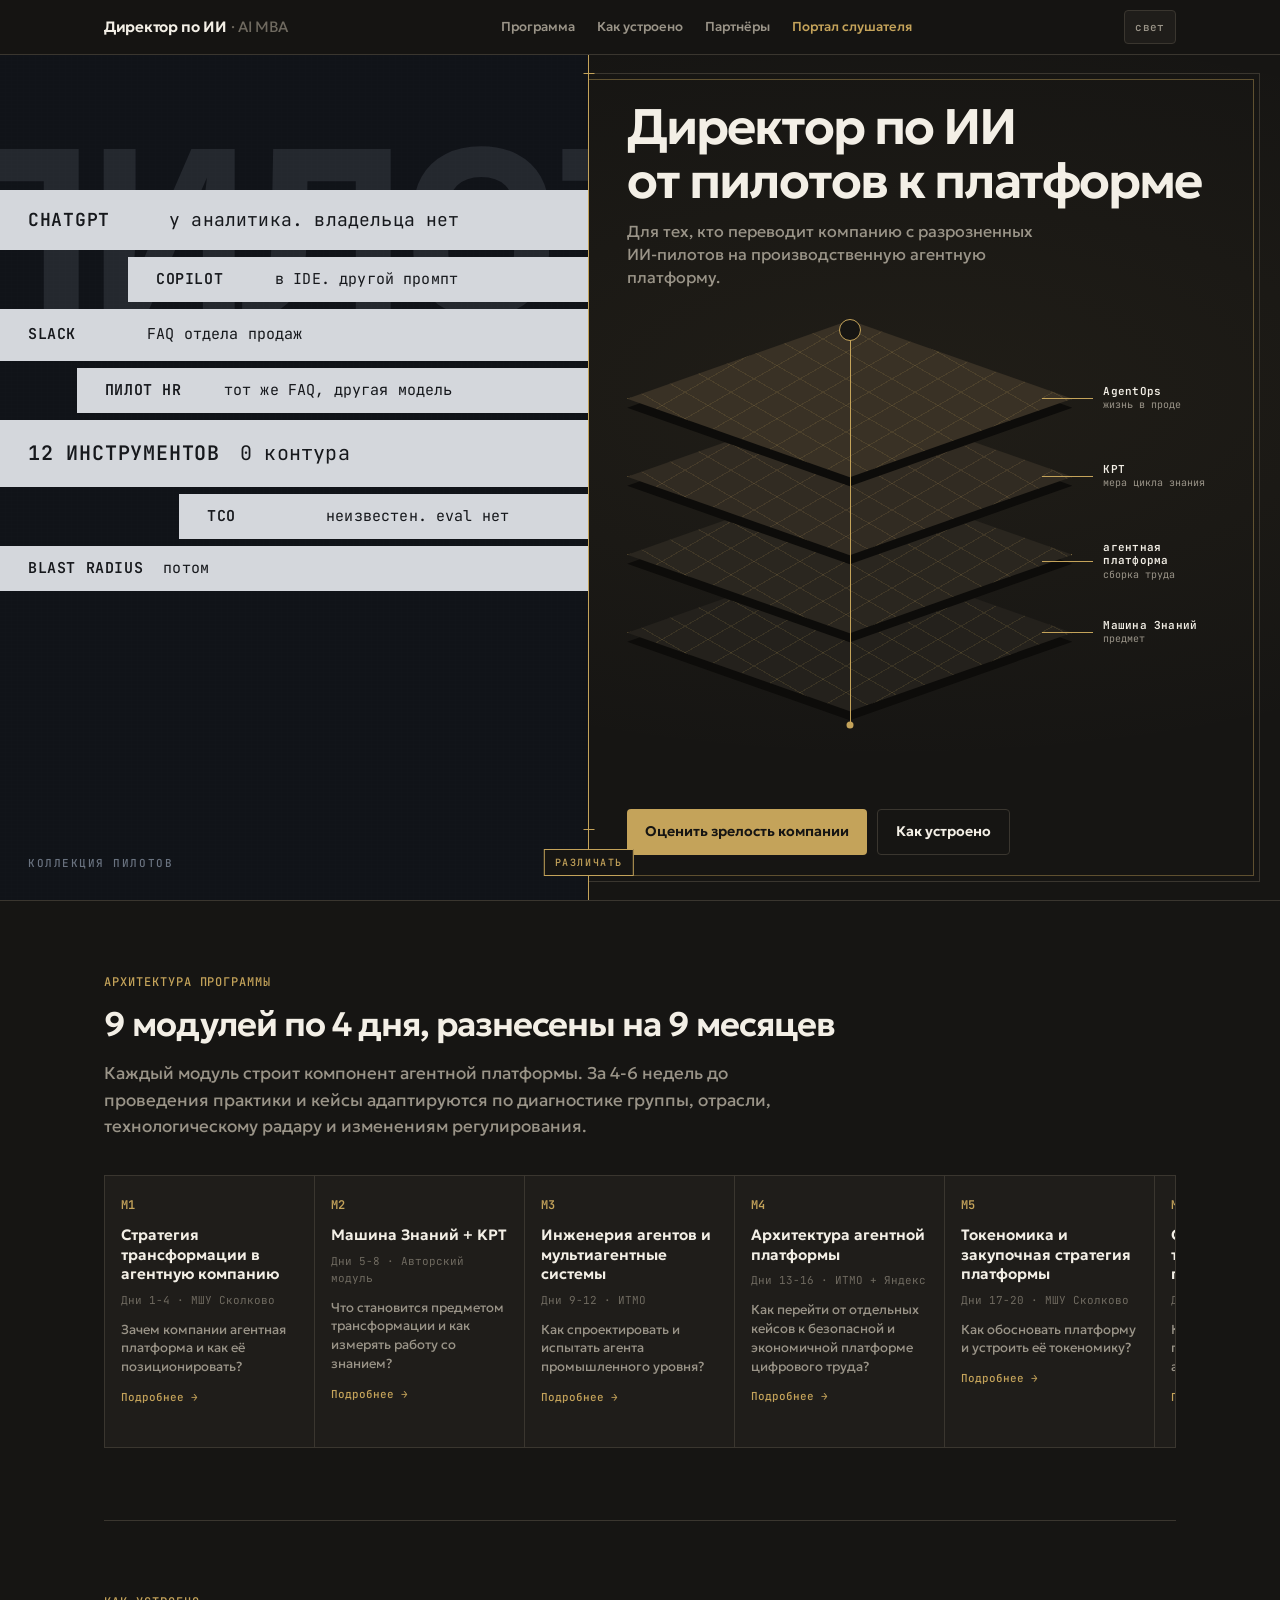
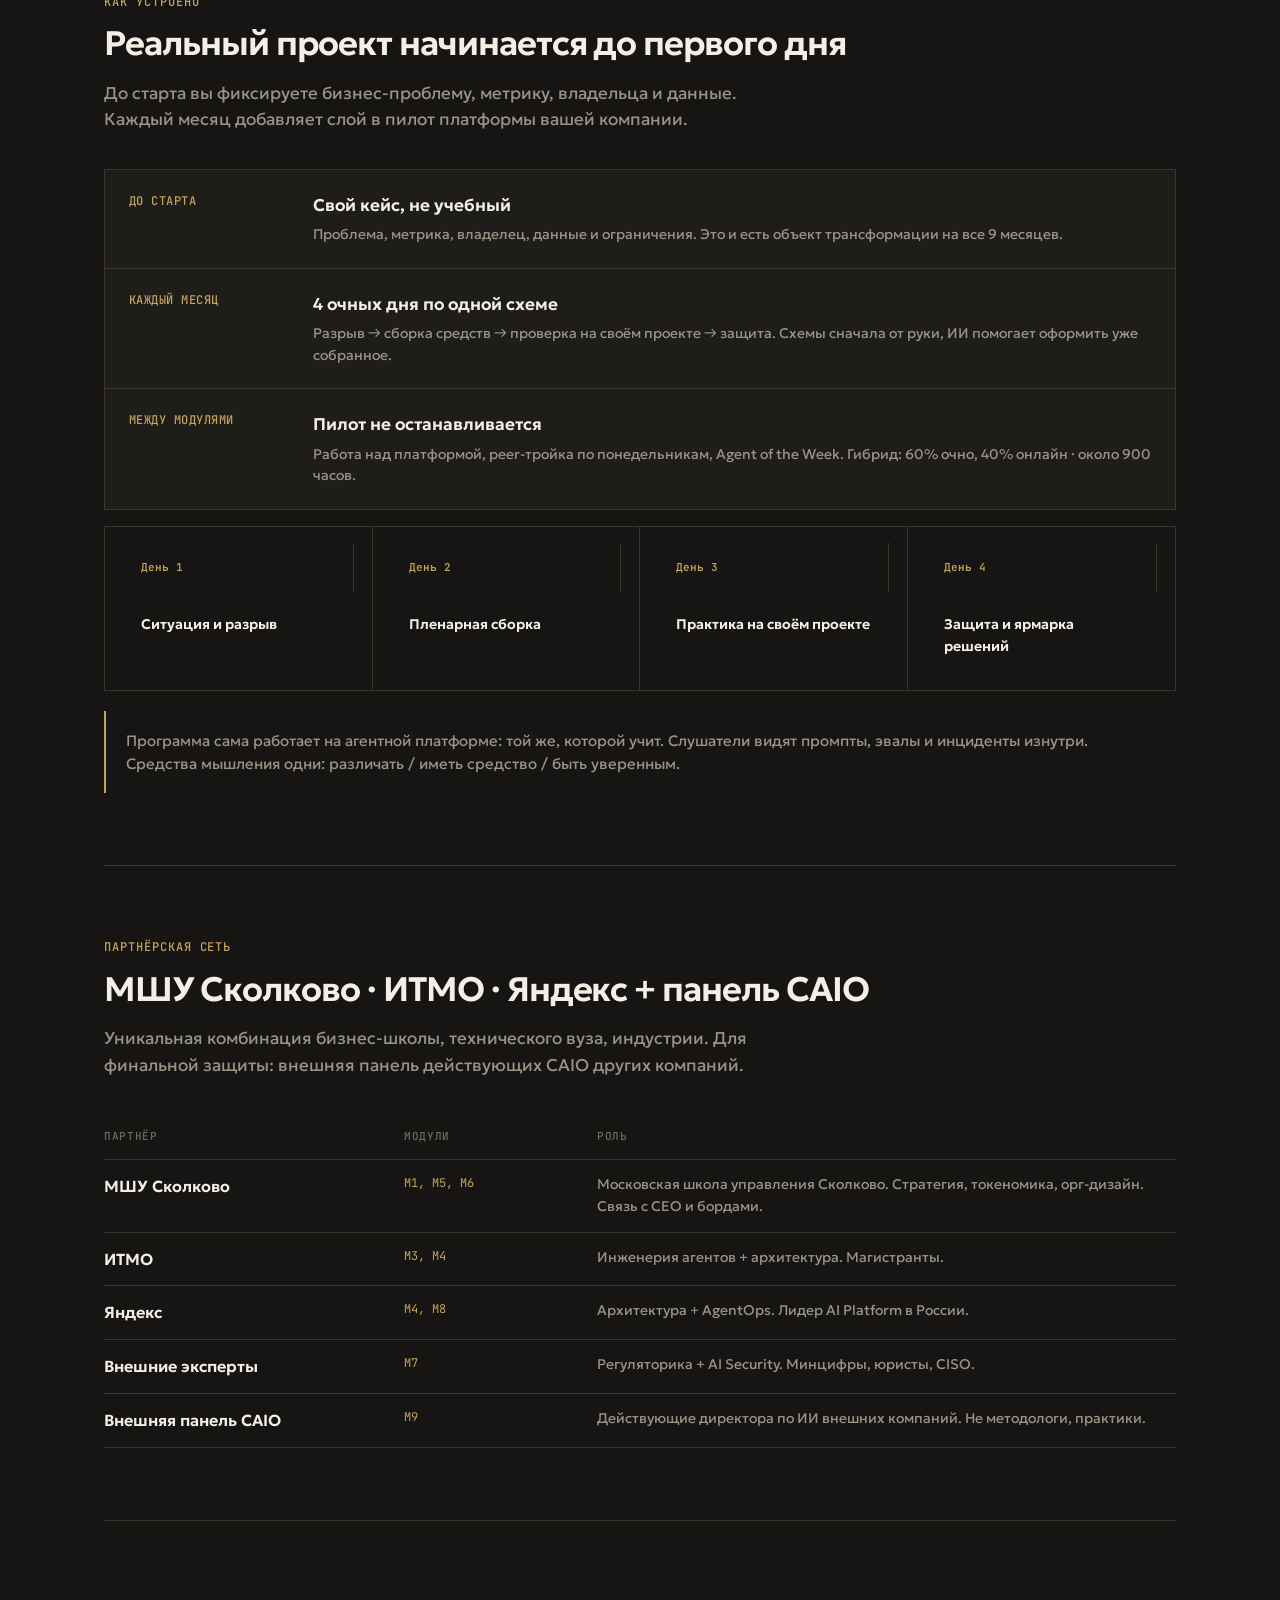
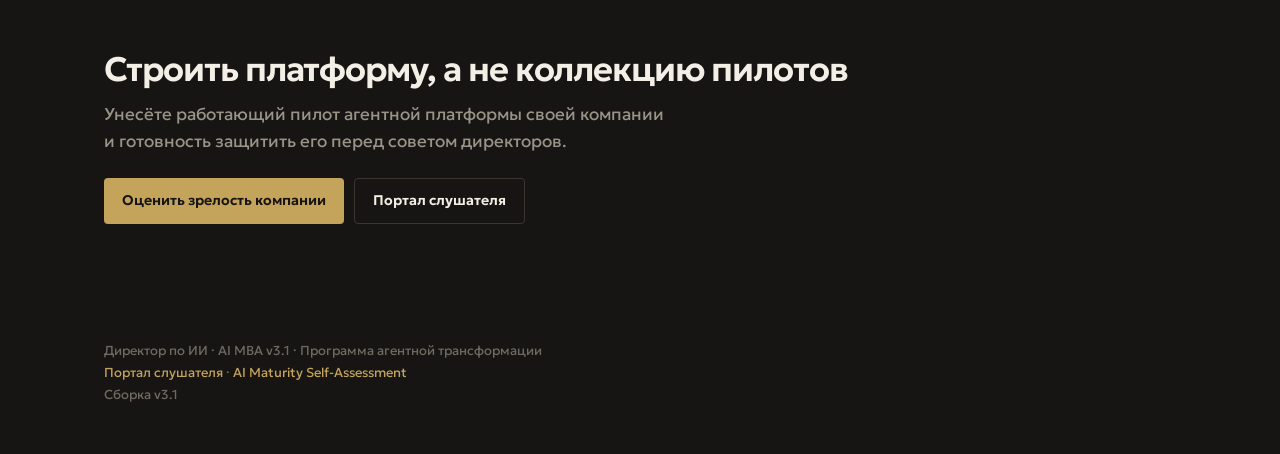
==== index.html @ a8aff889 "landing: платформа как единый объект Показываем Машину Знаний, платформу, KPT и AgentOps как собранн" ====
<!DOCTYPE html>
<html lang="ru" data-theme="dark">
<head>
<script>
(function(){
  try {
    var t = null;
    var raw = localStorage.getItem('aimba_portal_v1');
    if (raw) t = (JSON.parse(raw) || {}).theme;
    if (t !== 'light' && t !== 'dark') t = localStorage.getItem('aimba_theme');
    if (t === 'light' || t === 'dark') document.documentElement.setAttribute('data-theme', t);
  } catch (e) {}
})();
</script>
<meta charset="UTF-8">
<meta name="viewport" content="width=device-width, initial-scale=1.0">
<title>Директор по ИИ · AI MBA - программа агентной трансформации</title>
<meta name="description" content="AI MBA - программа подготовки директоров по ИИ (CAIO), которые строят агентную производственную платформу компании. 9 модулей, 9 месяцев.">
<link rel="icon" href="/favicon.svg" type="image/svg+xml">
<meta property="og:type" content="website">
<meta property="og:url" content="https://agentmba.ai/">
<meta property="og:title" content="Директор по ИИ · AI MBA">
<meta property="og:description" content="От разрозненных ИИ-пилотов к агентной платформе компании. 9 модулей, 36 дней, свой пилот с первого дня.">
<meta property="og:image" content="https://agentmba.ai/favicon.svg">
<meta name="twitter:card" content="summary">
<meta name="twitter:title" content="Директор по ИИ · AI MBA">
<meta name="twitter:description" content="От разрозненных ИИ-пилотов к агентной платформе. 9 модулей · 36 дней · свой пилот.">
<link rel="preconnect" href="https://fonts.googleapis.com">
<link rel="preconnect" href="https://fonts.gstatic.com" crossorigin>
<link href="https://fonts.googleapis.com/css2?family=Geologica:wght@400;500;600;700&family=JetBrains+Mono:wght@400;500;600&display=swap" rel="stylesheet">
<style>
  :root,
  [data-theme="dark"] {
    --bg: #161513;
    --bg-card: #1f1d1a;
    --bg-hover: #27241f;
    --border: #3a362f;
    --text: #f3efe6;
    --text-dim: #9a9488;
    --text-muted: #6f6a60;
    --accent: #c4a35a;
    --accent-ink: #161513;
    --focus: #e2c37a;
    --nav-bg: rgba(22, 21, 19, 0.92);
    --cta-bg: #c4a35a;
    --cta-fg: #161513;
    --pilot-bg: #101318;
    --pilot-text: #9aa3ad;
    --pilot-mute: #6a7380;
    --pilot-ghost: rgba(180, 190, 202, 0.12);
    --pilot-bar: #d4d7dc;
    --pilot-bar-text: #16181c;
    --pilot-grain: rgba(210, 220, 230, 0.045);
    --plate-line: #3a362f;
    --deck-knowledge: #24211c;
    --deck-platform: #2a261f;
    --deck-kpt: #312b22;
    --deck-ops: #393125;
    --deck-depth: #0d0c0a;
    --deck-grid: rgba(196, 163, 90, 0.13);
    --font: "Geologica", "Helvetica Neue", sans-serif;
    --mono: "JetBrains Mono", ui-monospace, monospace;
    color-scheme: dark;
  }
  [data-theme="light"] {
    --bg: #e7e5df;
    --bg-card: #f4f2ec;
    --bg-hover: #ebe8e0;
    --border: #c9c4b8;
    --text: #1a1916;
    --text-dim: #5c5850;
    --text-muted: #7a756b;
    --accent: #8a6a28;
    --accent-ink: #f4f2ec;
    --focus: #8a6a28;
    --nav-bg: rgba(231, 229, 223, 0.92);
    --cta-bg: #8a6a28;
    --cta-fg: #f4f2ec;
    --pilot-bg: #c9ced6;
    --pilot-text: #3a424c;
    --pilot-mute: #5c6570;
    --pilot-ghost: rgba(22, 28, 36, 0.08);
    --pilot-bar: #1e2329;
    --pilot-bar-text: #e6e8ec;
    --pilot-grain: rgba(20, 28, 36, 0.06);
    --plate-line: #c9c4b8;
    --deck-knowledge: #d8d3c7;
    --deck-platform: #e1dccf;
    --deck-kpt: #ebe5d8;
    --deck-ops: #f4eee1;
    --deck-depth: #aaa397;
    --deck-grid: rgba(138, 106, 40, 0.15);
    color-scheme: light;
  }
  * { box-sizing: border-box; margin: 0; padding: 0; }
  html { scroll-behavior: smooth; }
  body {
    font-family: var(--font);
    background: var(--bg);
    color: var(--text);
    line-height: 1.55;
    font-size: 16px;
    -webkit-font-smoothing: antialiased;
  }
  a:focus-visible, button:focus-visible {
    outline: 2px solid var(--focus);
    outline-offset: 3px;
  }
  .container { max-width: 1120px; margin: 0 auto; padding: 0 24px; }
  section { padding: 72px 0; border-bottom: 1px solid var(--border); }

  nav.topnav {
    position: sticky; top: 0; z-index: 100;
    background: var(--nav-bg);
    backdrop-filter: blur(12px);
    border-bottom: 1px solid var(--border);
    padding: 10px 0;
  }
  nav.topnav .inner {
    display: flex; align-items: center; justify-content: space-between;
    gap: 16px;
    max-width: 1120px; margin: 0 auto; padding: 0 24px;
  }
  .logo {
    font-weight: 600; font-size: 15px; color: var(--text);
    letter-spacing: -0.02em; text-decoration: none;
  }
  .logo span { color: var(--text-muted); font-weight: 400; }
  .nav-links { display: flex; gap: 22px; align-items: center; }
  .nav-links a {
    color: var(--text-dim); text-decoration: none; font-size: 13px;
    font-weight: 500;
  }
  .nav-links a:hover { color: var(--text); }
  .nav-links a.portal { color: var(--accent); }
  .theme-toggle {
    display: inline-flex; align-items: center; justify-content: center;
    min-width: 52px; height: 34px; padding: 0 10px; border-radius: 4px; flex-shrink: 0;
    border: 1px solid var(--border); background: var(--bg-card);
    color: var(--text-dim); cursor: pointer; line-height: 1;
    font-family: var(--mono); font-size: 11px; font-weight: 500;
    letter-spacing: 0.04em;
  }
  .theme-toggle:hover { border-color: var(--accent); color: var(--text); }

  .rupture { border-bottom: 1px solid var(--border); }
  .rupture-stage {
    position: relative;
    min-height: calc(100dvh - 55px);
    height: calc(100dvh - 55px);
    --split: 46%;
    overflow: hidden;
  }
  .world {
    position: absolute; inset: 0;
    overflow: hidden;
  }
  .world.pilots {
    background: var(--pilot-bg);
    color: var(--pilot-text);
    clip-path: inset(0 calc(100% - var(--split)) 0 0);
    z-index: 2;
  }
  .world.platform {
    background:
      radial-gradient(120% 80% at 70% 40%, rgba(196, 163, 90, 0.06), transparent 55%),
      var(--bg);
    clip-path: inset(0 0 0 var(--split));
    z-index: 1;
  }
  .pilot-grain {
    position: absolute; inset: 0;
    pointer-events: none;
    background-image:
      repeating-linear-gradient(
        0deg,
        transparent 0 3px,
        var(--pilot-grain) 3px 4px
      ),
      repeating-linear-gradient(
        90deg,
        transparent 0 5px,
        var(--pilot-grain) 5px 6px
      );
    mix-blend-mode: overlay;
  }
  .ghost {
    position: absolute;
    left: -6%;
    top: 4%;
    margin: 0;
    font-family: var(--mono);
    font-size: clamp(92px, 24vw, 300px);
    font-weight: 600;
    letter-spacing: -0.08em;
    line-height: 0.78;
    color: var(--pilot-ghost);
    text-transform: lowercase;
    white-space: nowrap;
    pointer-events: none;
  }
  .stencils {
    position: absolute;
    left: 0; right: 0;
    top: 16%;
    list-style: none;
    display: flex;
    flex-direction: column;
    gap: 7px;
    pointer-events: none;
  }
  .stencils li {
    display: flex;
    align-items: baseline;
    gap: 1.25rem;
    font-family: var(--mono);
    font-size: clamp(12px, 1.35vw, 15px);
    font-weight: 400;
    letter-spacing: 0.01em;
    background: var(--pilot-bar);
    color: var(--pilot-bar-text);
    padding: 11px 28px 11px 28px;
    width: 70%;
    white-space: nowrap;
    overflow: hidden;
  }
  .stencils li b {
    font-weight: 600;
    letter-spacing: 0.04em;
    text-transform: uppercase;
    min-width: 11ch;
  }
  .stencils .s1 { width: 78%; padding-top: 16px; padding-bottom: 16px; font-size: clamp(14px, 1.6vw, 18px); }
  .stencils .s2 { width: 62%; margin-left: 10%; }
  .stencils .s3 { width: 84%; padding-top: 14px; padding-bottom: 14px; }
  .stencils .s4 { width: 58%; margin-left: 6%; }
  .stencils .s5 { width: 90%; padding-top: 18px; padding-bottom: 18px; font-size: clamp(15px, 1.8vw, 20px); }
  .stencils .s6 { width: 66%; margin-left: 14%; }
  .stencils .s7 { width: 74%; }
  .pilots-name {
    position: absolute; left: 28px; bottom: 28px; z-index: 1;
    font-family: var(--mono); font-size: 11px; font-weight: 500;
    letter-spacing: 0.14em; text-transform: uppercase;
    color: var(--pilot-mute);
  }
  .plate {
    position: absolute;
    inset: 18px 20px 18px 20px;
    border: 1px solid var(--plate-line);
    pointer-events: none;
  }
  .plate::after {
    content: "";
    position: absolute;
    inset: 5px;
    border: 1px solid color-mix(in srgb, var(--accent) 42%, transparent);
  }
  .platform-sheet {
    position: absolute;
    left: 49%;
    right: 4%;
    top: 0; bottom: 0;
    display: grid;
    grid-template-rows: auto minmax(250px, 1fr) auto;
    gap: clamp(10px, 1.8vh, 20px);
    padding: clamp(32px, 5vh, 56px) 0 clamp(32px, 5vh, 56px);
    max-width: 44rem;
    pointer-events: auto;
  }
  .platform-sheet h1 {
    font-size: clamp(30px, 3.9vw, 52px);
    line-height: 1.08;
    letter-spacing: -0.04em;
    font-weight: 600;
    margin-bottom: 12px;
  }
  .platform-sheet .lede {
    font-size: 16px;
    line-height: 1.45;
    color: var(--text-dim);
    max-width: 39ch;
  }
  .platform-figure {
    position: relative;
    min-height: 250px;
    isolation: isolate;
  }
  .platform-stack {
    list-style: none;
    position: absolute;
    inset: 0;
  }
  .deck {
    position: absolute;
    left: 0;
    width: 100%;
    height: 46%;
  }
  .deck-knowledge { top: 51%; z-index: 1; --deck-face: var(--deck-knowledge); }
  .deck-platform { top: 35%; z-index: 2; --deck-face: var(--deck-platform); }
  .deck-kpt { top: 19%; z-index: 3; --deck-face: var(--deck-kpt); }
  .deck-ops { top: 3%; z-index: 4; --deck-face: var(--deck-ops); }
  .deck-depth,
  .deck-face {
    position: absolute;
    left: 0; top: 0;
    width: 74%;
    height: 100%;
    clip-path: polygon(50% 0, 100% 35%, 50% 70%, 0 35%);
    pointer-events: none;
  }
  .deck-depth {
    transform: translateY(9px);
    background: var(--deck-depth);
  }
  .deck-face {
    background:
      repeating-linear-gradient(30deg, transparent 0 22px, var(--deck-grid) 22px 23px),
      repeating-linear-gradient(150deg, transparent 0 22px, var(--deck-grid) 22px 23px),
      var(--deck-face);
    box-shadow: inset 0 0 0 1px var(--accent);
  }
  .deck-label {
    position: absolute;
    left: 69%;
    top: 29%;
    display: grid;
    grid-template-columns: clamp(24px, 4vw, 52px) 1fr;
    grid-template-rows: auto auto;
    column-gap: 10px;
    min-width: 190px;
  }
  .deck-label::before {
    content: "";
    grid-row: 1 / span 2;
    align-self: center;
    height: 1px;
    background: var(--accent);
  }
  .deck-label b {
    display: block;
    font-family: var(--mono);
    font-size: 11px;
    line-height: 1.2;
    font-weight: 600;
    letter-spacing: 0.02em;
  }
  .deck-label small {
    font-family: var(--mono);
    font-size: 10px;
    line-height: 1.35;
    color: var(--text-dim);
  }
  .stack-pin {
    position: absolute;
    left: 37%;
    top: 5%;
    bottom: 14%;
    width: 1px;
    background: var(--accent);
    z-index: 6;
    pointer-events: none;
  }
  .stack-pin::before {
    content: "";
    position: absolute;
    left: 50%; top: 0;
    width: 20px; height: 20px;
    border: 1px solid var(--accent);
    border-radius: 50%;
    background: var(--bg);
    transform: translate(-50%, -50%);
  }
  .stack-pin::after {
    content: "";
    position: absolute;
    left: 50%; bottom: 0;
    width: 7px; height: 7px;
    border-radius: 50%;
    background: var(--accent);
    transform: translate(-50%, 50%);
  }
  .hero-cta { display: flex; flex-wrap: wrap; gap: 10px; }
  .btn-primary, .btn-ghost {
    display: inline-flex; align-items: center; text-decoration: none;
    padding: 11px 18px; border-radius: 4px; font-weight: 600; font-size: 14px;
  }
  .btn-primary { background: var(--cta-bg); color: var(--cta-fg); }
  .btn-primary:hover { filter: brightness(1.06); }
  .btn-ghost { border: 1px solid var(--border); color: var(--text); }
  .btn-ghost:hover { border-color: var(--accent); }

  .rupture-handle {
    position: absolute; top: 0; bottom: 0;
    left: var(--split);
    width: 56px; margin-left: -28px;
    z-index: 4; border: 0; padding: 0;
    background: transparent; cursor: ew-resize;
    font-family: inherit;
  }
  .rupture-handle .blade {
    position: absolute; top: 0; bottom: 0; left: 50%;
    width: 1px; margin-left: -0.5px;
    background: var(--accent);
    pointer-events: none;
  }
  .rupture-handle .blade i,
  .rupture-handle .blade i:last-child {
    position: absolute; left: 50%;
    width: 11px; height: 1px;
    background: var(--accent);
    transform: translateX(-50%);
    font-style: normal;
  }
  .rupture-handle .blade i:first-child { top: 18px; }
  .rupture-handle .blade i:last-child { bottom: 70px; }
  .rupture-handle .vernier {
    position: absolute; bottom: 24px; left: 50%;
    transform: translateX(-50%);
    font-style: normal;
    font-family: var(--mono);
    font-size: 10px; font-weight: 500; letter-spacing: 0.16em;
    text-transform: uppercase;
    color: var(--accent);
    background: var(--bg);
    border: 1px solid var(--accent);
    padding: 6px 10px;
    white-space: nowrap;
    pointer-events: none;
  }

  .section-label {
    font-family: var(--mono);
    color: var(--accent); font-size: 12px; font-weight: 500;
    letter-spacing: 0.08em; text-transform: uppercase; margin-bottom: 12px;
  }
  h2 {
    font-size: 34px; line-height: 1.2; letter-spacing: -0.03em;
    font-weight: 600; margin-bottom: 16px;
  }
  .section-intro { font-size: 17px; color: var(--text-dim); max-width: 680px; margin-bottom: 36px; }

  .module-rail {
    display: flex; overflow-x: auto; border: 1px solid var(--border);
    scrollbar-width: thin;
  }
  .module-rail article {
    flex: 0 0 210px;
    padding: 20px 16px 24px;
    border-right: 1px solid var(--border);
    background: var(--bg-card);
  }
  .module-rail article:last-child { border-right: none; }
  .module-rail .num {
    font-family: var(--mono);
    font-size: 12px; font-weight: 600; color: var(--accent);
    margin-bottom: 10px;
  }
  .module-rail .title { font-weight: 600; font-size: 15px; line-height: 1.3; margin-bottom: 8px; }
  .module-rail .days {
    font-family: var(--mono);
    font-size: 11px; color: var(--text-muted); margin-bottom: 12px;
  }
  .module-rail .question {
    font-size: 13px; color: var(--text-dim); line-height: 1.45;
  }

  .phases { display: grid; gap: 0; border: 1px solid var(--border); }
  .phase {
    display: grid; grid-template-columns: 160px 1fr;
    gap: 24px; padding: 22px 24px;
    border-bottom: 1px solid var(--border);
    background: var(--bg-card);
  }
  .phase:last-of-type { border-bottom: none; }
  .phase .k {
    font-family: var(--mono);
    font-size: 12px; font-weight: 500; color: var(--accent);
    letter-spacing: 0.04em; text-transform: uppercase;
  }
  .phase h3 { font-size: 17px; font-weight: 600; margin-bottom: 6px; }
  .phase p { font-size: 14px; color: var(--text-dim); line-height: 1.55; }

  .day-bar {
    display: grid; grid-template-columns: repeat(4, 1fr);
    margin-top: 16px; border: 1px solid var(--border);
  }
  .day-bar div {
    padding: 16px 18px;
    border-right: 1px solid var(--border);
    background: var(--bg);
  }
  .day-bar div:last-child { border-right: none; }
  .day-bar .n {
    font-family: var(--mono);
    font-size: 11px; font-weight: 600; color: var(--accent); margin-bottom: 6px;
  }
  .day-bar .t { font-size: 14px; font-weight: 600; }

  .platform-note {
    margin-top: 20px; padding: 18px 20px;
    border-left: 2px solid var(--accent);
    font-size: 15px; color: var(--text-dim); line-height: 1.55;
  }

  .partners { width: 100%; border-collapse: collapse; }
  .partners th, .partners td {
    text-align: left; padding: 14px 0;
    border-bottom: 1px solid var(--border);
    vertical-align: top;
  }
  .partners th {
    font-family: var(--mono);
    font-size: 11px; font-weight: 500; color: var(--text-muted);
    letter-spacing: 0.06em; text-transform: uppercase;
  }
  .partners td.name { font-weight: 600; width: 28%; }
  .partners td.mod {
    font-family: var(--mono);
    font-size: 12px; color: var(--accent); width: 18%;
  }
  .partners td.role { font-size: 14px; color: var(--text-dim); }

  .cta-block { padding: 56px 0 8px; text-align: left; }
  .cta-block h2 { margin-bottom: 12px; }
  .cta-block p { color: var(--text-dim); font-size: 17px; max-width: 560px; margin-bottom: 24px; }
  .cta-block .hero-cta { margin-bottom: 0; }

  footer {
    padding: 36px 24px 48px;
    text-align: left;
    color: var(--text-muted);
    font-size: 13px; line-height: 1.7;
    max-width: 1120px; margin: 0 auto;
  }
  footer a { color: var(--accent); text-decoration: none; }
  footer a:hover { text-decoration: underline; }

  @media (max-width: 900px) {
    h2 { font-size: 26px; }
    .rupture-stage {
      height: auto;
      min-height: 0;
      display: flex;
      flex-direction: column;
    }
    .world {
      position: relative;
      clip-path: none !important;
      inset: auto;
    }
    .world.pilots { order: 1; min-height: 42vh; }
    .world.platform { order: 2; }
    .ghost { font-size: 72px; top: 8%; }
    .stencils { top: 22%; gap: 5px; }
    .stencils .s4, .stencils .s6, .stencils .s7 { display: none; }
    .stencils li { width: 92% !important; margin-left: 0 !important; padding: 10px 16px; }
    .plate { display: none; }
    .world.platform {
      box-shadow: inset 0 0 0 1px var(--plate-line);
      padding: 0;
    }
    .platform-sheet {
      position: relative;
      left: auto; right: auto; top: auto; bottom: auto;
      display: flex;
      flex-direction: column;
      width: 100%;
      min-width: 0;
      max-width: none;
      padding: 36px 24px 44px;
    }
    .platform-copy { min-width: 0; }
    .platform-sheet .lede { max-width: none; }
    .platform-sheet h1 { font-size: 28px; }
    .platform-figure {
      width: 100%;
      min-height: 290px;
      margin: 14px 0 18px;
      overflow: hidden;
    }
    .deck-depth, .deck-face { width: 58%; }
    .deck-label {
      left: 54%;
      right: 0;
      grid-template-columns: 18px minmax(0, 1fr);
      column-gap: 8px;
      min-width: 0;
    }
    .deck-label b { font-size: 10px; }
    .deck-label small { font-size: 9px; }
    .stack-pin { left: 29%; }
    .rupture-handle { display: none; }
    .day-bar, .phase { grid-template-columns: 1fr; }
    .day-bar div, .phase {
      border-right: none;
      border-bottom: 1px solid var(--border);
    }
    .day-bar div:last-child, .phase:last-of-type { border-bottom: none; }
    .nav-links { display: none; }
    section { padding: 52px 0; }
    .partners td.name, .partners td.mod, .partners td.role { display: block; width: auto; }
    .partners td.mod { padding-top: 0; }
  }


  .module-rail article { cursor: pointer; }
  .module-rail article:hover { background: var(--bg-hover); }
  .module-rail .more {
    display: block; margin-top: 12px;
    font-family: var(--mono);
    font-size: 11px; font-weight: 500; color: var(--accent);
  }
  .mod-overlay {
    position: fixed; inset: 0; z-index: 200; display: none;
    align-items: flex-start; justify-content: center; padding: 6vh 20px;
    background: rgba(22, 21, 19, 0.72); backdrop-filter: blur(6px); overflow-y: auto;
  }
  [data-theme="light"] .mod-overlay { background: rgba(26, 25, 22, 0.42); }
  .mod-overlay.open { display: flex; }
  .mod-card {
    width: 100%; max-width: 720px; background: var(--bg-card);
    border: 1px solid var(--border); border-radius: 4px;
    padding: 28px 32px 34px;
  }
  .mod-card .mclose {
    float: right; background: transparent; border: 1px solid var(--border);
    color: var(--text-dim); width: 34px; height: 34px; border-radius: 4px;
    cursor: pointer; font-size: 18px; line-height: 1;
  }
  .mod-card .mclose:hover { color: var(--text); border-color: var(--accent); }
  .mod-num {
    font-family: var(--mono);
    font-size: 12px; font-weight: 600; color: var(--accent); letter-spacing: .08em;
  }
  .mod-title {
    font-size: 26px; font-weight: 600; margin: 6px 0 4px; letter-spacing: -.02em;
  }
  .mod-days { font-size: 13px; color: var(--text-muted); margin-bottom: 18px; }
  .mod-metaphor {
    font-size: 15px; color: var(--text);
    border-left: 2px solid var(--accent);
    padding: 12px 16px; margin-bottom: 18px;
  }
  .mod-card p { color: var(--text-dim); font-size: 15px; margin-bottom: 14px; }
  .mod-h {
    font-family: var(--mono);
    font-size: 11px; font-weight: 500; text-transform: uppercase;
    letter-spacing: .08em; color: var(--text-dim); margin: 22px 0 12px;
  }
  .mod-shift { display: flex; gap: 10px; flex-wrap: wrap; }
  .mod-shift .from, .mod-shift .to {
    flex: 1; min-width: 200px; border: 1px solid var(--border);
    border-radius: 4px; padding: 12px 14px; font-size: 13.5px; line-height: 1.5;
  }
  .mod-shift .from { color: var(--text-muted); }
  .mod-shift .to { color: var(--text); border-color: var(--accent); }
  .mod-shift .lbl { display: block; font-size: 11px; text-transform: uppercase; letter-spacing: .08em; margin-bottom: 6px; color: var(--text-muted); }
  .mod-art { list-style: none; display: flex; flex-direction: column; gap: 9px; }
  .mod-art li { position: relative; padding-left: 24px; font-size: 14px; color: var(--text); }
  .mod-art li::before { content: "-"; position: absolute; left: 0; color: var(--accent); font-weight: 700; }
  .mod-art.alt li::before { content: "→"; color: var(--accent); }
  .mod-roi {
    font-size: 13.5px; line-height: 1.55; color: var(--text-dim);
    border-left: 2px solid var(--accent);
    padding: 10px 14px; margin-bottom: 16px;
  }
  .mod-roi .lbl { display: block; font-size: 11px; text-transform: uppercase; letter-spacing: .08em; margin-bottom: 4px; color: var(--accent); }
  .mod-daylist { list-style: none; display: flex; flex-direction: column; gap: 8px; }
  .mod-daylist li { font-size: 14px; color: var(--text); line-height: 1.5; }
  .mod-daylist li b { color: var(--accent); font-weight: 600; }
  .mod-note { color: var(--text-dim); font-size: 14px; line-height: 1.6; }
  .mod-cta { margin-top: 26px; display: flex; gap: 12px; flex-wrap: wrap; }
  .mod-cta a {
    text-decoration: none; font-size: 13px; font-weight: 600;
    padding: 10px 18px; border-radius: 4px;
  }
  .mod-cta .primary { background: var(--cta-bg); color: var(--cta-fg); }
  .mod-cta .ghost { border: 1px solid var(--border); color: var(--text); }

  @media (prefers-reduced-motion: reduce) {
    html { scroll-behavior: auto; }
    * { transition: none !important; }
  }
</style>
</head>
<body>

<nav class="topnav">
  <div class="inner">
    <a class="logo" href="#">Директор по ИИ <span>· AI MBA</span></a>
    <div class="nav-links">
      <a href="#modules">Программа</a>
      <a href="#how">Как устроено</a>
      <a href="#partners">Партнёры</a>
      <a class="portal" href="portal/">Портал слушателя</a>
    </div>
    <button type="button" class="theme-toggle" id="themeToggle" aria-label="Переключить тему">свет</button>
  </div>
</nav>

<div class="rupture">
  <div class="rupture-stage" id="ruptureStage" style="--split:46%;">
    <div class="world platform">
      <div class="plate" aria-hidden="true"></div>
      <div class="platform-sheet">
        <div class="platform-copy">
          <h1>Директор по ИИ<br>от пилотов к платформе</h1>
          <p class="lede">Для тех, кто переводит компанию с разрозненных ИИ-пилотов на производственную агентную платформу.</p>
        </div>
        <div class="platform-figure">
          <ol class="platform-stack" aria-label="Слои агентной платформы">
            <li class="deck deck-knowledge">
              <i class="deck-depth" aria-hidden="true"></i>
              <i class="deck-face" aria-hidden="true"></i>
              <span class="deck-label"><b>Машина Знаний</b><small>предмет</small></span>
            </li>
            <li class="deck deck-platform">
              <i class="deck-depth" aria-hidden="true"></i>
              <i class="deck-face" aria-hidden="true"></i>
              <span class="deck-label"><b>агентная платформа</b><small>сборка труда</small></span>
            </li>
            <li class="deck deck-kpt">
              <i class="deck-depth" aria-hidden="true"></i>
              <i class="deck-face" aria-hidden="true"></i>
              <span class="deck-label"><b>KPT</b><small>мера цикла знания</small></span>
            </li>
            <li class="deck deck-ops">
              <i class="deck-depth" aria-hidden="true"></i>
              <i class="deck-face" aria-hidden="true"></i>
              <span class="deck-label"><b>AgentOps</b><small>жизнь в проде</small></span>
            </li>
          </ol>
          <span class="stack-pin" aria-hidden="true"></span>
        </div>
        <div class="hero-cta">
          <a class="btn-primary" href="tools/maturity/">Оценить зрелость компании</a>
          <a class="btn-ghost" href="#how">Как устроено</a>
        </div>
      </div>
    </div>
    <div class="world pilots">
      <div class="pilot-grain" aria-hidden="true"></div>
      <p class="ghost" aria-hidden="true">пилоты</p>
      <ul class="stencils" aria-hidden="true">
        <li class="s1"><b>ChatGPT</b> у аналитика. владельца нет</li>
        <li class="s2"><b>Copilot</b> в IDE. другой промпт</li>
        <li class="s3"><b>Slack</b> FAQ отдела продаж</li>
        <li class="s4"><b>пилот HR</b> тот же FAQ, другая модель</li>
        <li class="s5"><b>12 инструментов</b> 0 контура</li>
        <li class="s6"><b>TCO</b> неизвестен. eval нет</li>
        <li class="s7"><b>blast radius</b> потом</li>
      </ul>
      <p class="pilots-name">коллекция пилотов</p>
    </div>
    <button type="button" class="rupture-handle" id="ruptureHandle"
      role="slider" aria-label="Различать коллекцию пилотов и платформу"
      aria-valuemin="16" aria-valuemax="84" aria-valuenow="46"
      aria-valuetext="46 процентов коллекция пилотов, 54 платформа">
      <span class="blade" aria-hidden="true"><i></i><i></i></span>
      <span class="vernier">различать</span>
    </button>
  </div>
</div>

<div class="container">

<section id="modules">
  <div class="section-label">Архитектура программы</div>
  <h2>9 модулей по 4 дня, разнесены на 9 месяцев</h2>
  <p class="section-intro">
    Каждый модуль строит компонент агентной платформы. За 4-6 недель до проведения практики и кейсы адаптируются по диагностике группы, отрасли, технологическому радару и изменениям регулирования.
  </p>

  <div class="module-rail">
    <article>
      <div class="num">М1</div>
      <div class="title">Стратегия трансформации в агентную компанию</div>
      <div class="days">Дни 1-4 · МШУ Сколково</div>
      <div class="question">Зачем компании агентная платформа и как её позиционировать?</div>
    </article>
    <article>
      <div class="num">М2</div>
      <div class="title">Машина Знаний + KPT</div>
      <div class="days">Дни 5-8 · Авторский модуль</div>
      <div class="question">Что становится предметом трансформации и как измерять работу со знанием?</div>
    </article>
    <article>
      <div class="num">М3</div>
      <div class="title">Инженерия агентов и мультиагентные системы</div>
      <div class="days">Дни 9-12 · ИТМО</div>
      <div class="question">Как спроектировать и испытать агента промышленного уровня?</div>
    </article>
    <article>
      <div class="num">М4</div>
      <div class="title">Архитектура агентной платформы</div>
      <div class="days">Дни 13-16 · ИТМО + Яндекс</div>
      <div class="question">Как перейти от отдельных кейсов к безопасной и экономичной платформе цифрового труда?</div>
    </article>
    <article>
      <div class="num">М5</div>
      <div class="title">Токеномика и закупочная стратегия платформы</div>
      <div class="days">Дни 17-20 · МШУ Сколково</div>
      <div class="question">Как обосновать платформу и устроить её токеномику?</div>
    </article>
    <article>
      <div class="num">М6</div>
      <div class="title">Орг-дизайн и трансформация под платформу</div>
      <div class="days">Дни 21-24 · МШУ Сколково</div>
      <div class="question">Как устроить команду и перевести компанию на agent-augmented модель?</div>
    </article>
    <article>
      <div class="num">М7</div>
      <div class="title">Регуляторика, AI Security, foresight</div>
      <div class="days">Дни 25-28 · Внешние эксперты</div>
      <div class="question">Как держать платформу в правовом поле и видеть горизонт 5-10 лет?</div>
    </article>
    <article>
      <div class="num">М8</div>
      <div class="title">AgentOps и операционная модель платформы</div>
      <div class="days">Дни 29-32 · Яндекс</div>
      <div class="question">Как эксплуатировать платформу как промышленный продукт?</div>
    </article>
    <article>
      <div class="num">М9</div>
      <div class="title">Защита программы платформы</div>
      <div class="days">Дни 33-36 · Все партнёры + панель CAIO</div>
      <div class="question">Готов ли выпускник возглавить трансформацию компании?</div>
    </article>
  </div>
</section>

<section id="how">
  <div class="section-label">Как устроено</div>
  <h2>Реальный проект начинается до первого дня</h2>
  <p class="section-intro">
    До старта вы фиксируете бизнес-проблему, метрику, владельца и данные.
    Каждый месяц добавляет слой в пилот платформы вашей компании.
  </p>

  <div class="phases">
    <div class="phase">
      <div class="k">До старта</div>
      <div>
        <h3>Свой кейс, не учебный</h3>
        <p>Проблема, метрика, владелец, данные и ограничения. Это и есть объект трансформации на все 9 месяцев.</p>
      </div>
    </div>
    <div class="phase">
      <div class="k">Каждый месяц</div>
      <div>
        <h3>4 очных дня по одной схеме</h3>
        <p>Разрыв → сборка средств → проверка на своём проекте → защита. Схемы сначала от руки, ИИ помогает оформить уже собранное.</p>
      </div>
    </div>
    <div class="phase">
      <div class="k">Между модулями</div>
      <div>
        <h3>Пилот не останавливается</h3>
        <p>Работа над платформой, peer-тройка по понедельникам, Agent of the Week. Гибрид: 60% очно, 40% онлайн · около 900 часов.</p>
      </div>
    </div>
  </div>

  <div class="day-bar">
    <div><div class="n">День 1</div><div class="t">Ситуация и разрыв</div></div>
    <div><div class="n">День 2</div><div class="t">Пленарная сборка</div></div>
    <div><div class="n">День 3</div><div class="t">Практика на своём проекте</div></div>
    <div><div class="n">День 4</div><div class="t">Защита и ярмарка решений</div></div>
  </div>

  <div class="platform-note">
    Программа сама работает на агентной платформе: той же, которой учит.
    Слушатели видят промпты, эвалы и инциденты изнутри. Средства мышления одни:
    различать / иметь средство / быть уверенным.
  </div>
</section>

<section id="partners">
  <div class="section-label">Партнёрская сеть</div>
  <h2>МШУ Сколково · ИТМО · Яндекс + панель CAIO</h2>
  <p class="section-intro">
    Уникальная комбинация бизнес-школы, технического вуза, индустрии. Для финальной защиты: внешняя панель действующих CAIO других компаний.
  </p>

  <table class="partners">
    <thead>
      <tr>
        <th>Партнёр</th>
        <th>Модули</th>
        <th>Роль</th>
      </tr>
    </thead>
    <tbody>
      <tr>
        <td class="name">МШУ Сколково</td>
        <td class="mod">М1, М5, М6</td>
        <td class="role">Московская школа управления Сколково. Стратегия, токеномика, орг-дизайн. Связь с CEO и бордами.</td>
      </tr>
      <tr>
        <td class="name">ИТМО</td>
        <td class="mod">М3, М4</td>
        <td class="role">Инженерия агентов + архитектура. Магистранты.</td>
      </tr>
      <tr>
        <td class="name">Яндекс</td>
        <td class="mod">М4, М8</td>
        <td class="role">Архитектура + AgentOps. Лидер AI Platform в России.</td>
      </tr>
      <tr>
        <td class="name">Внешние эксперты</td>
        <td class="mod">М7</td>
        <td class="role">Регуляторика + AI Security. Минцифры, юристы, CISO.</td>
      </tr>
      <tr>
        <td class="name">Внешняя панель CAIO</td>
        <td class="mod">М9</td>
        <td class="role">Действующие директора по ИИ внешних компаний. Не методологи, практики.</td>
      </tr>
    </tbody>
  </table>
</section>

<section style="border-bottom: none;">
  <div class="cta-block">
    <h2>Строить платформу, а не коллекцию пилотов</h2>
    <p>Унесёте работающий пилот агентной платформы своей компании и готовность защитить его перед советом директоров.</p>
    <div class="hero-cta">
      <a class="btn-primary" href="tools/maturity/">Оценить зрелость компании</a>
      <a class="btn-ghost" href="portal/">Портал слушателя</a>
    </div>
  </div>
</section>

</div>

<footer>
  Директор по ИИ · AI MBA v3.1 · Программа агентной трансформации<br>
  <a href="portal/">Портал слушателя</a> ·
  <a href="tools/maturity/">AI Maturity Self-Assessment</a><br>
  Сборка v3.1
</footer>

<div class="mod-overlay" id="modOverlay">
  <div class="mod-card" id="modCard"></div>
</div>

<script>
  function applyTheme(theme) {
    theme = theme === 'light' ? 'light' : 'dark';
    document.documentElement.setAttribute('data-theme', theme);
    var btn = document.getElementById('themeToggle');
    if (btn) btn.textContent = theme === 'light' ? 'тьма' : 'свет';
    try { localStorage.setItem('aimba_theme', theme); } catch (e) {}
    try {
      var raw = localStorage.getItem('aimba_portal_v1');
      if (raw) {
        var d = JSON.parse(raw);
        d.theme = theme;
        localStorage.setItem('aimba_portal_v1', JSON.stringify(d));
      }
    } catch (e) {}
  }
  function toggleTheme() {
    var cur = document.documentElement.getAttribute('data-theme') === 'light' ? 'light' : 'dark';
    applyTheme(cur === 'light' ? 'dark' : 'light');
  }
  var themeBtn = document.getElementById('themeToggle');
  if (themeBtn) themeBtn.addEventListener('click', toggleTheme);
  applyTheme(document.documentElement.getAttribute('data-theme') || 'dark');

  /* ── Описания модулей: клик по плитке открывает модалку ── */
  const MODULES = {
    1: {
      num: '01', title: 'Стратегия трансформации в агентную компанию', days: 'Дни 1–4 · МШУ Сколково',
      metaphor: 'Агентный ИИ — двигатель, но двигатель ещё не машина.',
      body: [
        'Большинство компаний внедряют ИИ как «двигатель» — мощный, но прикрученный к старой конструкции. Двигатель ещё не машина: без шасси, трансмиссии и руля он никуда не везёт.',
        'Модуль о том, зачем компании агентная платформа и как позиционировать её на уровне стратегии, а не разрозненных пилотов. Вы различаете, где ИИ создаёт реальную ценность, а где — театр эффективности, и выбираете объект трансформации.',
        'ROI считается не от интереса к теме, а от защитимого экономического эффекта перед CEO/CFO. Если эффект нельзя посчитать — объект выбран плохо.'
      ],
      shift: { from: '«Мы внедряем ИИ в процессы»', to: '«Мы перестраиваем компанию вокруг агентной платформы»' },
      artifact: ['Стратегическая карта трансформации', 'Выбранный объект пилота', 'Baseline AI-зрелости (L0–L5)', 'Расчёт потенциального ROI', 'Черновик worksheet «Моя компания»']
    },
    2: {
      num: '02', title: 'Машина Знаний на агентной платформе', days: 'Дни 5–8 · Авторский модуль',
      metaphor: 'Компания без Машины Знаний — организм без нервной системы.',
      body: [
        'Органы есть, но сигналы не проходят, а реакции случайны. Без Машины Знаний компания не производит решения как поток — только разовые ответы.',
        'Модуль о том, что именно трансформируется: как платформа превращается в производственную Машину Знаний. Вводится новая единица анализа — KPT (пропускная способность производства знания).',
        'Вы раскладываете ключевой процесс на этапы и считаете, сколько знания он производит за единицу времени и стоимости — и где узкие места.'
      ],
      shift: { from: '«ИИ помогает отдельным сотрудникам»', to: '«Машина Знаний производит решения как поток»' },
      artifact: ['Карта процесса производства знания', 'Baseline и целевой KPT', 'Декомпозиция по этапам', 'Карта узких мест', 'Гипотезы автоматизации']
    },
    3: {
      num: '03', title: 'Инженерия агентов и мультиагентных систем', days: 'Дни 9–12 · ИТМО',
      metaphor: 'Агент без eval и контроля — не сотрудник, а риск.',
      body: [
        'Промпт, который «вроде работает», в проде превращается в неуправляемый риск. Цифровой сотрудник без проверок — это не сотрудник.',
        'Модуль о том, что должно быть создано и приносить ценность: как строить агентов промышленного уровня — инструменты, память, многошаговые сценарии, мультиагентные системы — и как доказывать их качество.',
        'Центральная дисциплина — evals: вы намеренно ломаете мультиагентную систему, находите по трейсам источник каскадной ошибки, оцениваете blast radius и автоматизируете проверку восстановления.'
      ],
      shift: { from: '«Мы написали промпт, который работает»', to: '«У нас есть агент с eval, контролем и границами»' },
      artifact: ['Рабочий прототип агента', 'Eval-набор', 'Failure-injection тест', 'Отчёт о каскадировании ошибки', 'План восстановления']
    },
    4: {
      num: '04', title: 'Архитектура агентной платформы', days: 'Дни 13–16 · ИТМО + Яндекс',
      metaphor: 'Нельзя строить платформу как самострой из API.',
      body: [
        'Соединить пару API скриптами — это не платформа, а самострой. Он рушится при первой же нагрузке, смене модели или требовании безопасности. К этому модулю вы уже строили агентов и МЗ руками — и почувствовали, какой базы им не хватает.',
        'Модуль начинается с Data Governance и правовой рамки: какие данные допустимы, где они могут обрабатываться и какие ограничения задают архитектуру. Затем — варианты in-house, российского облака и внешних API, сайзинг, FinOps и TCO.',
        'Финал — C-level защита четырёх вариантов: in-house, российское облако, внешний API и гибрид. Вы сравниваете Data Governance, TCO, lock-in, безопасность и скорость запуска и фиксируете выбор в Architecture Decision Record.'
      ],
      shift: { from: '«У нас есть интеграции с ИИ»', to: '«У нас есть архитектура платформы со слоями и контрактами»' },
      artifact: ['Карта Data Governance', 'Архитектурный канвас', 'Сравнение четырёх вариантов развёртывания', 'Architecture Decision Record', 'MCP-сервер и security-границы']
    },
    5: {
      num: '05', title: 'Токеномика и закупочная стратегия платформы', days: 'Дни 17–20 · МШУ Сколково',
      metaphor: 'Экономика ИИ начинается не с ROI, а с цены мышления.',
      body: [
        'Прежде чем считать ROI-презентацию, нужно понять цену мышления — стоимость каждого вызова, токена и шага рассуждения. Иначе экономика платформы — иллюзия.',
        'Вы создаёте авторский фреймворк из пяти уровней: стоимость токена → вызова → полезного действия → workflow → единицы знания или решения. В расчёт входят цена ошибки, повторного выполнения и человеческой проверки.',
        'Затем вы исследуете новые бизнес-модели, возникающие при удешевлении машинного мышления, и защищаете экономику платформы.'
      ],
      shift: { from: '«ИИ — это статья расходов на лицензии»', to: '«У платформы есть токеномика и управляемая себестоимость»' },
      artifact: ['Фреймворк экономики цифрового труда', 'Стоимость полезного действия и единицы знания', 'Карта новых бизнес-моделей', 'План закупок', 'TCO/ROI платформы']
    },
    6: {
      num: '06', title: 'Орг-дизайн и трансформация под платформу', days: 'Дни 21–24 · МШУ Сколково',
      metaphor: 'Нельзя внедрить агентов в старую организационную коробку.',
      body: [
        'Старая структура отторгает агентов как чужеродное тело: непонятно, кто владеет, кто отвечает, кто принимает решения. Технология ломается об организацию.',
        'М6 отвечает именно за людей: роли, ответственность, сопротивление и человеко-агентную operating model. Технический жизненный цикл и обновления платформы относятся к М8.',
        'Вы проектируете организационную машину под платформу и план перехода — с честной оценкой сопротивления.'
      ],
      shift: { from: '«Добавим ИИ-инструменты сотрудникам»', to: '«Перестроим организацию под человеко-агентную работу»' },
      artifact: ['СРТ — схема ролей команды продукта (пофамильно + gap-анализ)', 'Org-схема команды платформы + RACI', 'План найма на 18 месяцев', 'Стратегия change management', 'Дизайн agent-augmented операционной модели']
    },
    7: {
      num: '07', title: 'Регуляторика, AI Security, foresight', days: 'Дни 25–28 · Внешние эксперты',
      metaphor: 'Агентная платформа без безопасности — поверхность атаки.',
      body: [
        'Без безопасности платформа — это не актив, а большая поверхность атаки: prompt injection, утечки данных, неконтролируемые действия агентов.',
        'Регуляторика проходит через всю программу: данные, интеллектуальная собственность, внутренние политики, реестровое ПО и AI Security влияют на решения с первых модулей.',
        'В М7 эта линия собирается в целостную систему: threat modeling, контроль доступа, red teaming, комплаенс и foresight. Содержание актуализируется непосредственно перед проведением по действующим законам и разъяснениям.'
      ],
      shift: { from: '«Безопасность добавим потом»', to: '«Security и регуляторика заложены в архитектуру с первого дня»' },
      artifact: ['Threat model', 'Классификация данных', 'Security controls', 'Runbook инцидентов', 'Red-team отчёт', 'Roadmap зрелости']
    },
    8: {
      num: '08', title: 'AgentOps и операционная модель платформы', days: 'Дни 29–32 · Яндекс',
      metaphor: 'Агент в проде — это не проект, а операционная обязанность.',
      body: [
        'Запустить агента в прод — не финал проекта, а начало операционной обязанности: его нужно наблюдать, чинить, оплачивать и отвечать за него.',
        'В отличие от М6 про людей и организацию, М8 управляет технической системой: изменениями, релизами, evals, observability, FinOps, governance, инцидентами и выводом компонентов из эксплуатации.',
        'Вы разбираете реальные инциденты и FinOps-данные программы, строите операционную модель AgentOps и контур управления TCO промышленной эксплуатации.'
      ],
      shift: { from: '«Мы сделали и запустили агента»', to: '«Мы эксплуатируем платформу как промышленный продукт»' },
      artifact: ['Операционная модель платформы', 'Радар устаревания компонентов', 'Дашборд observability', 'FinOps/TCO-контур', 'Incident runbook']
    },
    9: {
      num: '09', title: 'Защита программы платформы', days: 'Дни 33–36 · Все партнёры + панель CAIO',
      metaphor: 'Защищается не стратегия, а готовность возглавить трансформацию.',
      body: [
        'На финале защищается не красивая стратегия, а ваша готовность лично возглавить трансформацию компании в агентную.',
        'Модуль-кульминация: вы собираете всё в защитимую Программу платформы и защищаете её перед панелью CAIO и партнёров.',
        'Любое утверждение — с расчётом, гипотезой, данными или демонстрацией. Это переход в позицию директора платформы.'
      ],
      shift: { from: '«Я понимаю, как работает ИИ»', to: '«Я готов возглавить построение агентной платформы компании»' },
      artifact: ['Программа платформы (сводный артефакт)', 'Защищённый ROI', 'Связка: архитектура + экономика + security + AgentOps', 'Дорожная карта', 'Питч для совета директоров']
    }
  };

  const MOD_EXTRA = {
    1: {
      hours: '≈32 ч очно · 4 дня × 8 ч + межмодульная работа над пилотом',
      roi: 'Считается от экономического эффекта выбранного объекта трансформации. Если эффект нельзя посчитать и защитить перед CEO/CFO — объект выбран плохо.',
      dayplan: [
        { d: 'День 1', t: 'Парадигма агентной трансформации + лекция Андрея Себранта (Яндекс) «Будущее ИИ. Куда мы движемся?»' },
        { d: 'День 2', t: 'Стратегия как платформенная стратегия' },
        { d: 'День 3', t: 'Картирование процессов и кандидаты на агентизацию' },
        { d: 'День 4', t: 'Запуск первого агента + защита платформенной стратегии' }
      ],
      master: ['различать ИИ-проект / платформу / agent-augmented компанию', 'оценивать AI-зрелость по шкале L0–L5', 'выбирать объект трансформации и считать его ROI', 'связывать эффект с экономикой и защищать перед советом', 'мыслить платформенно, а не отдельными пилотами'],
      notForYou: 'Если вы ищете вдохновения без перестройки бизнеса и считаете, что «внедрить ИИ» само по себе что-то меняет.',
      entry: 'Свой объект трансформации, доступ к данным компании, готовность защищать стратегию перед экспертами.'
    },
    2: {
      hours: '≈32 ч очно · 4 дня × 8 ч + межмодульная работа над пилотом',
      roi: 'Считается от роста KPT — пропускной способности производства знания: больше решений за меньшее время и стоимость.',
      dayplan: [
        { d: 'День 5', t: 'От концепции Машины Знаний к её агентной реализации + Data Governance как фундамент МЗ' },
        { d: 'День 6', t: 'Knowledge ingestion: агенты-добытчики' },
        { d: 'День 7', t: 'Knowledge application: агенты-исполнители' },
        { d: 'День 8', t: 'KPT + сборка МЗ-компонента и классификация знаний' }
      ],
      master: ['проектировать Knowledge Graph и онтологию пилота', 'строить агентов ingestion и application', 'считать KPT и декомпозировать его по этапам', 'снижать галлюцинации через grounding', 'классифицировать знания и защищать IP'],
      notForYou: 'Если верите, что ИИ «сам разберётся» в знаниях компании, и не готовы измерять KPT.',
      entry: 'Стратегия и выбранный объект трансформации из М1, доступ к источникам знаний компании, готовность считать KPT на своих данных.'
    },
    3: {
      hours: '≈32 ч очно · 4 дня × 8 ч + межмодульная работа над пилотом',
      roi: 'Считается от доли агентов, доведённых до промышленного уровня (с eval и контролем), вместо демо, которые нельзя выпустить.',
      dayplan: [
        { d: 'День 9', t: 'Паттерны инженерии агентов + reasoning-модели' },
        { d: 'День 10', t: 'Multi-agent и каскадирование ошибок' },
        { d: 'День 11', t: 'Evals + failure injection и восстановление' },
        { d: 'День 12', t: 'Blast radius, policy-as-code + защита инженерных решений' }
      ],
      master: ['обоснованно выбирать single- vs multi-agent', 'локализовать каскадную ошибку по трейсам', 'строить eval-наборы и failure-injection тесты', 'управлять blast radius через policy-as-code и HITL', 'восстанавливать систему после сбоя'],
      notForYou: 'Если считаете, что хорошего промпта достаточно, и не готовы доказывать качество агента эвалами.',
      entry: 'Машина Знаний и её агенты из М2, доступ к рабочей среде, готовность тестировать и ломать собственного агента.'
    },
    4: {
      hours: '≈32 ч очно · 4 дня × 8 ч + межмодульная работа над пилотом',
      roi: 'Считается от снижения стоимости владения и скорости вывода агентов в прод — за счёт переиспользуемой архитектуры вместо разовых интеграций.',
      dayplan: [
        { d: 'День 13', t: 'Data Governance и правовая рамка платформы' },
        { d: 'День 14', t: 'Инфраструктура, сайзинг, FinOps, TCO и модельная федерация' },
        { d: 'День 15', t: 'Tools, MCP, sandbox, Memory и Retrieval' },
        { d: 'День 16', t: 'Orchestration + A2A + C-level защита четырёх архитектурных вариантов и ADR' }
      ],
      master: ['выводить архитектурные ограничения из Data Governance и правовой рамки', 'считать сайзинг, FinOps и TCO вариантов развёртывания', 'проектировать модельную федерацию без lock-in', 'писать MCP-сервер и подключать legacy через безопасные коннекторы', 'закладывать безопасность как отдельный слой архитектуры'],
      notForYou: 'Если хотите готовые интеграции и не готовы проектировать систему со слоями, контрактами и границами.',
      entry: 'Опыт сборки агентов и МЗ из М2–М3, стратегия из М1, доступ к стеку компании, готовность проектировать базу руками.'
    },
    5: {
      hours: '≈32 ч очно · 4 дня × 8 ч + межмодульная работа над пилотом',
      roi: 'Считается от управляемой себестоимости агентных процессов: стоимости единицы знания и TCO/ROI платформы на 36 месяцев.',
      dayplan: [
        { d: 'День 17', t: 'Авторский фреймворк токеномики цифрового труда' },
        { d: 'День 18', t: 'Закупочная стратегия и ценовые контракты' },
        { d: 'День 19', t: 'TCO/ROI и токеновая динамика' },
        { d: 'День 20', t: 'Переговоры с провайдерами + защита экономики платформы' }
      ],
      master: ['считать токеномику и unit-экономику агентов', 'строить TCO/ROI платформы на 36 месяцев', 'вести закупочную стратегию по слоям стека', 'делать sensitivity-анализ и видеть lock-in риски', 'вести переговоры с foundation-провайдерами'],
      notForYou: 'Если считаете ИИ просто статьёй расходов на лицензии и не готовы считать себестоимость до копейки.',
      entry: 'Архитектура и KPT из прошлых модулей, доступ к данным о затратах, готовность защищать экономику перед CFO.'
    },
    6: {
      hours: '≈32 ч очно · 4 дня × 8 ч + межмодульная работа над пилотом',
      roi: 'Считается от скорости и устойчивости перехода на agent-augmented модель: меньше сопротивления, быстрее окупаемость команды платформы.',
      dayplan: [
        { d: 'День 21', t: 'AI-augmented operating model' },
        { d: 'День 22', t: 'Кадровая стратегия 2026: СРТ, gap-анализ, гостевая по рынку труда' },
        { d: 'День 23', t: 'Сопротивление и замещение ролей: change management' },
        { d: 'День 24', t: 'Команда платформы, RACI + защита оргпрограммы' }
      ],
      master: ['проектировать команду платформы и новые роли', 'строить capability map и модель resourcing build / buy / partner', 'работать с сопротивлением и замещением ролей', 'проектировать agent-augmented операционную модель', 'писать JD новых ролей (AI Trainer, Agent Reviewer и др.)'],
      notForYou: 'Если думаете, что агентов можно «выдать сотрудникам» без изменения ролей, процессов и ответственности.',
      entry: 'Пилот и экономика из прошлых модулей, доступ к оргструктуре компании, готовность к неприятной правде о командах.'
    },
    7: {
      hours: '≈32 ч очно · 4 дня × 8 ч + межмодульная работа над пилотом',
      roi: 'Считается от стоимости предотвращённого инцидента и штрафа за несоответствие: security и compliance дешевле до, чем после.',
      dayplan: [
        { d: 'День 25', t: 'EU AI Act и международный регуляторный ландшафт' },
        { d: 'День 26', t: 'Российский регуляторный контекст' },
        { d: 'День 27', t: 'AI Security — кульминация: red-team спринт + сборка SAD' },
        { d: 'День 28', t: 'Foresight + стресс-тест пилота и защиты' }
      ],
      master: ['применять EU AI Act и 152-ФЗ к своей платформе', 'строить compliance-карту пилота', 'защищаться от OWASP LLM Top-10 и prompt injection', 'проводить red-team и собирать Security Architecture Document', 'делать foresight и сценарное планирование на 5–10 лет'],
      notForYou: 'Если рассчитываете добавить безопасность «потом» и не готовы увидеть реальную поверхность атаки своих агентов.',
      entry: 'Работающий пилот, понимание данных компании, готовность к red-team-атакам на собственного агента. Конкретный регуляторный контент обновляется перед модулем.'
    },
    8: {
      hours: '≈32 ч очно · 4 дня × 8 ч + межмодульная работа над пилотом',
      roi: 'Считается от стоимости эксплуатации в проде: снижение инцидентов, cost-leak и downtime через observability и FinOps.',
      dayplan: [
        { d: 'День 29', t: 'Жизненный цикл + радар устаревания компонентов' },
        { d: 'День 30', t: 'Observability и инциденты' },
        { d: 'День 31', t: 'FinOps for Agents' },
        { d: 'День 32', t: 'Governance + раскатка платформы + защита AgentOps-стека' }
      ],
      master: ['вести жизненный цикл агента и платформы от бэклога до ретайра', 'управлять изменениями, релизами и eval-регрессиями', 'строить observability, трейсинг и runbooks', 'управлять FinOps, кэшированием и TCO эксплуатации', 'настраивать governance, реестр агентов и policy-as-code'],
      notForYou: 'Если считаете запуск агента финалом проекта, а не началом операционной ответственности.',
      entry: 'Агенты в пилоте, доступ к продакшен-среде, готовность отвечать за агентов в эксплуатации.'
    },
    9: {
      hours: '≈32 ч очно · 4 дня · сборка, защиты и сертификация',
      roi: 'Считается от защитимости всей программы: способности обосновать инвестиции в платформу перед советом директоров.',
      dayplan: [
        { d: 'День 33', t: 'Сборка финальной Программы платформы (9 разделов)' },
        { d: 'День 34', t: 'Доработка и репетиции' },
        { d: 'День 35', t: 'Финальные защиты' },
        { d: 'День 36', t: 'Финальные защиты + итоговая рефлексия и сертификация' }
      ],
      master: ['собирать Программу платформы из 9 разделов', 'связывать стратегию, экономику, security и AgentOps в одно целое', 'защищать решения перед внешней панелью CAIO', 'строить дорожную карту трансформации', 'питчить программу совету директоров'],
      notForYou: 'Если хотите красивую презентацию без расчётов, данных и готовности отвечать на жёсткие вопросы.',
      entry: 'Артефакты всех 8 модулей, работающий пилот, готовность публично защитить программу перед практиками.'
    }
  };

  function openModule(n) {
    const base = MODULES[n];
    if (!base) return;
    const m = Object.assign({}, base, MOD_EXTRA[n] || {});
    const block = (title, html) => '<div class="mod-h">' + title + '</div>' + html;
    document.getElementById('modCard').innerHTML =
      '<button class="mclose" onclick="closeModule()" aria-label="Закрыть">×</button>' +
      '<div class="mod-num">МОДУЛЬ ' + m.num + '</div>' +
      '<div class="mod-title">' + m.title + '</div>' +
      '<div class="mod-days">' + m.days + (m.hours ? ' · ' + m.hours : '') + '</div>' +
      '<div class="mod-metaphor">' + m.metaphor + '</div>' +
      (m.roi ? '<div class="mod-roi"><span class="lbl">Потенциальный ROI</span>' + m.roi + '</div>' : '') +
      m.body.map(p => '<p>' + p + '</p>').join('') +
      (m.dayplan ? block('Что происходит на модуле', '<ul class="mod-daylist">' + m.dayplan.map(x => '<li><b>' + x.d + '.</b> ' + x.t + '</li>').join('') + '</ul>') : '') +
      block('Главный поворот',
        '<div class="mod-shift">' +
          '<div class="from"><span class="lbl">Было</span>' + m.shift.from + '</div>' +
          '<div class="to"><span class="lbl">Должно стать</span>' + m.shift.to + '</div>' +
        '</div>') +
      (m.master ? block('Что вы освоите', '<ul class="mod-art alt">' + m.master.map(a => '<li>' + a + '</li>').join('') + '</ul>') : '') +
      block('Что соберёте за модуль', '<ul class="mod-art">' + m.artifact.map(a => '<li>' + a + '</li>').join('') + '</ul>') +
      (m.notForYou ? block('Кому этот модуль не нужен', '<p class="mod-note">' + m.notForYou + '</p>') : '') +
      (m.entry ? block('Условия входа', '<p class="mod-note">' + m.entry + '</p>') : '') +
      '<div class="mod-cta">' +
        '<a class="primary" href="portal/">Открыть портал слушателя</a>' +
        '<a class="ghost" href="tools/maturity/">Оценить зрелость компании</a>' +
      '</div>';
    document.getElementById('modOverlay').classList.add('open');
    document.getElementById('modCard').scrollTop = 0;
    document.body.style.overflow = 'hidden';
  }
  function closeModule() {
    document.getElementById('modOverlay').classList.remove('open');
    document.body.style.overflow = '';
  }
  document.getElementById('modOverlay').addEventListener('click', (e) => {
    if (e.target.id === 'modOverlay') closeModule();
  });
  document.addEventListener('keydown', (e) => { if (e.key === 'Escape') closeModule(); });

  document.querySelectorAll('#modules .module-rail article').forEach((tile, i) => {
    tile.setAttribute('role', 'button');
    tile.setAttribute('tabindex', '0');
    const hint = document.createElement('div');
    hint.className = 'more';
    hint.textContent = 'Подробнее →';
    tile.appendChild(hint);
    tile.addEventListener('click', () => openModule(i + 1));
    tile.addEventListener('keydown', (e) => {
      if (e.key === 'Enter' || e.key === ' ') { e.preventDefault(); openModule(i + 1); }
    });
  });


  document.querySelectorAll('a[href^="#"]').forEach(function (link) {
    link.addEventListener('click', function (e) {
      var href = link.getAttribute('href');
      if (!href || href === '#') return;
      var target = document.querySelector(href);
      if (target) {
        e.preventDefault();
        target.scrollIntoView({ behavior: 'smooth', block: 'start' });
      }
    });
  });

  (function () {
    var stage = document.getElementById('ruptureStage');
    var handle = document.getElementById('ruptureHandle');
    if (!stage || !handle) return;
    if (window.matchMedia('(max-width: 900px)').matches) return;

    var reduced = window.matchMedia('(prefers-reduced-motion: reduce)').matches;
    var fine = window.matchMedia('(pointer: fine)').matches;
    var min = 16, max = 84;
    var current = 46, target = 46, dragging = false, raf = 0;

    function setSplit(pct) {
      pct = Math.max(min, Math.min(max, pct));
      current = pct;
      stage.style.setProperty('--split', pct + '%');
      handle.setAttribute('aria-valuenow', String(Math.round(pct)));
      var left = Math.round(pct);
      handle.setAttribute('aria-valuetext', left + ' процентов коллекция пилотов, ' + (100 - left) + ' платформа');
    }

    function pctFromEvent(e) {
      var r = stage.getBoundingClientRect();
      return ((e.clientX - r.left) / r.width) * 100;
    }

    function tick() {
      raf = 0;
      var next = current + (target - current) * 0.16;
      if (Math.abs(next - target) < 0.06) next = target;
      else raf = requestAnimationFrame(tick);
      setSplit(next);
    }

    function aim(pct) {
      target = Math.max(min, Math.min(max, pct));
      if (reduced) { setSplit(target); return; }
      if (!raf) raf = requestAnimationFrame(tick);
    }

    if (fine && !reduced) {
      stage.addEventListener('pointermove', function (e) {
        if (dragging) return;
        if (e.pointerType && e.pointerType !== 'mouse') return;
        aim(pctFromEvent(e));
      });
    }

    handle.addEventListener('pointerdown', function (e) {
      dragging = true;
      handle.setPointerCapture(e.pointerId);
      aim(pctFromEvent(e));
      e.preventDefault();
    });
    handle.addEventListener('pointermove', function (e) {
      if (!dragging) return;
      aim(pctFromEvent(e));
    });
    function endDrag() { dragging = false; }
    handle.addEventListener('pointerup', endDrag);
    handle.addEventListener('pointercancel', endDrag);

    handle.addEventListener('keydown', function (e) {
      if (e.key === 'ArrowLeft') { aim(current - 4); e.preventDefault(); }
      if (e.key === 'ArrowRight') { aim(current + 4); e.preventDefault(); }
      if (e.key === 'Home') { aim(min); e.preventDefault(); }
      if (e.key === 'End') { aim(max); e.preventDefault(); }
    });
  })();
</script>

</body>
</html>
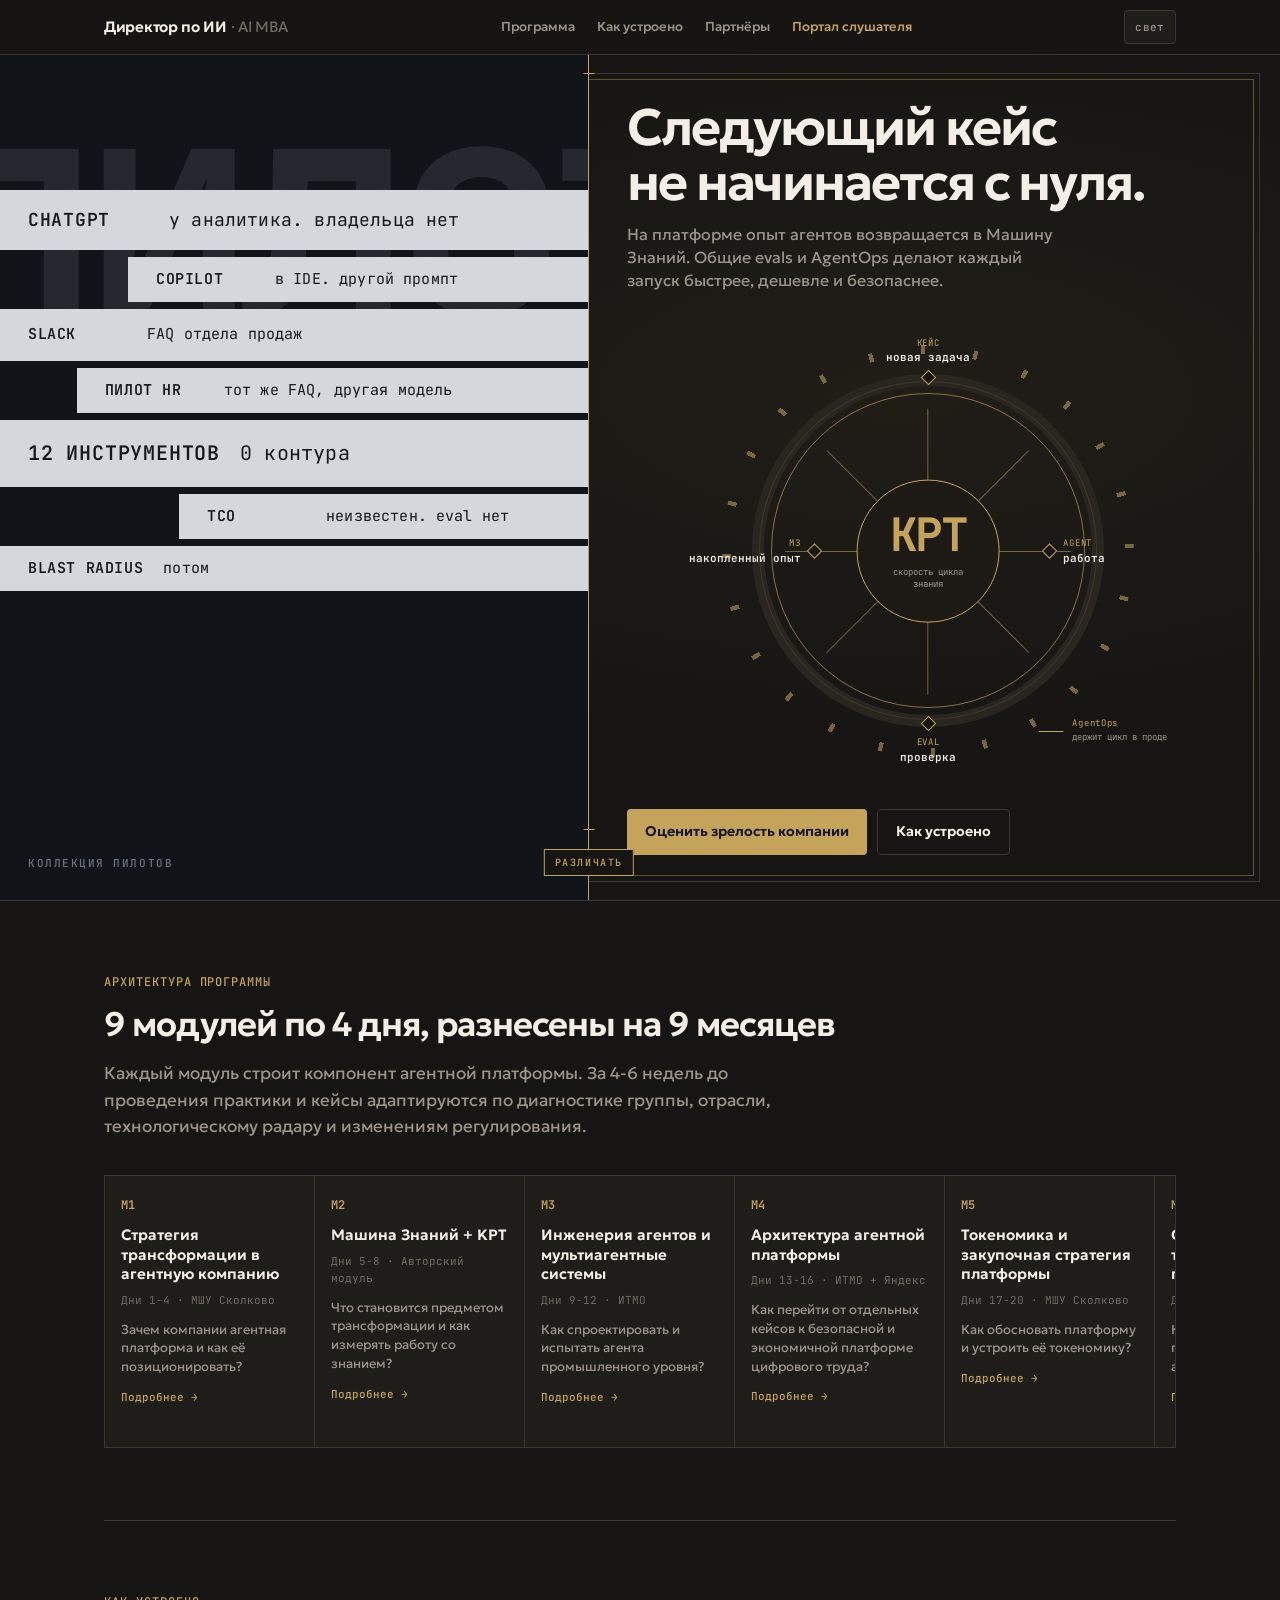
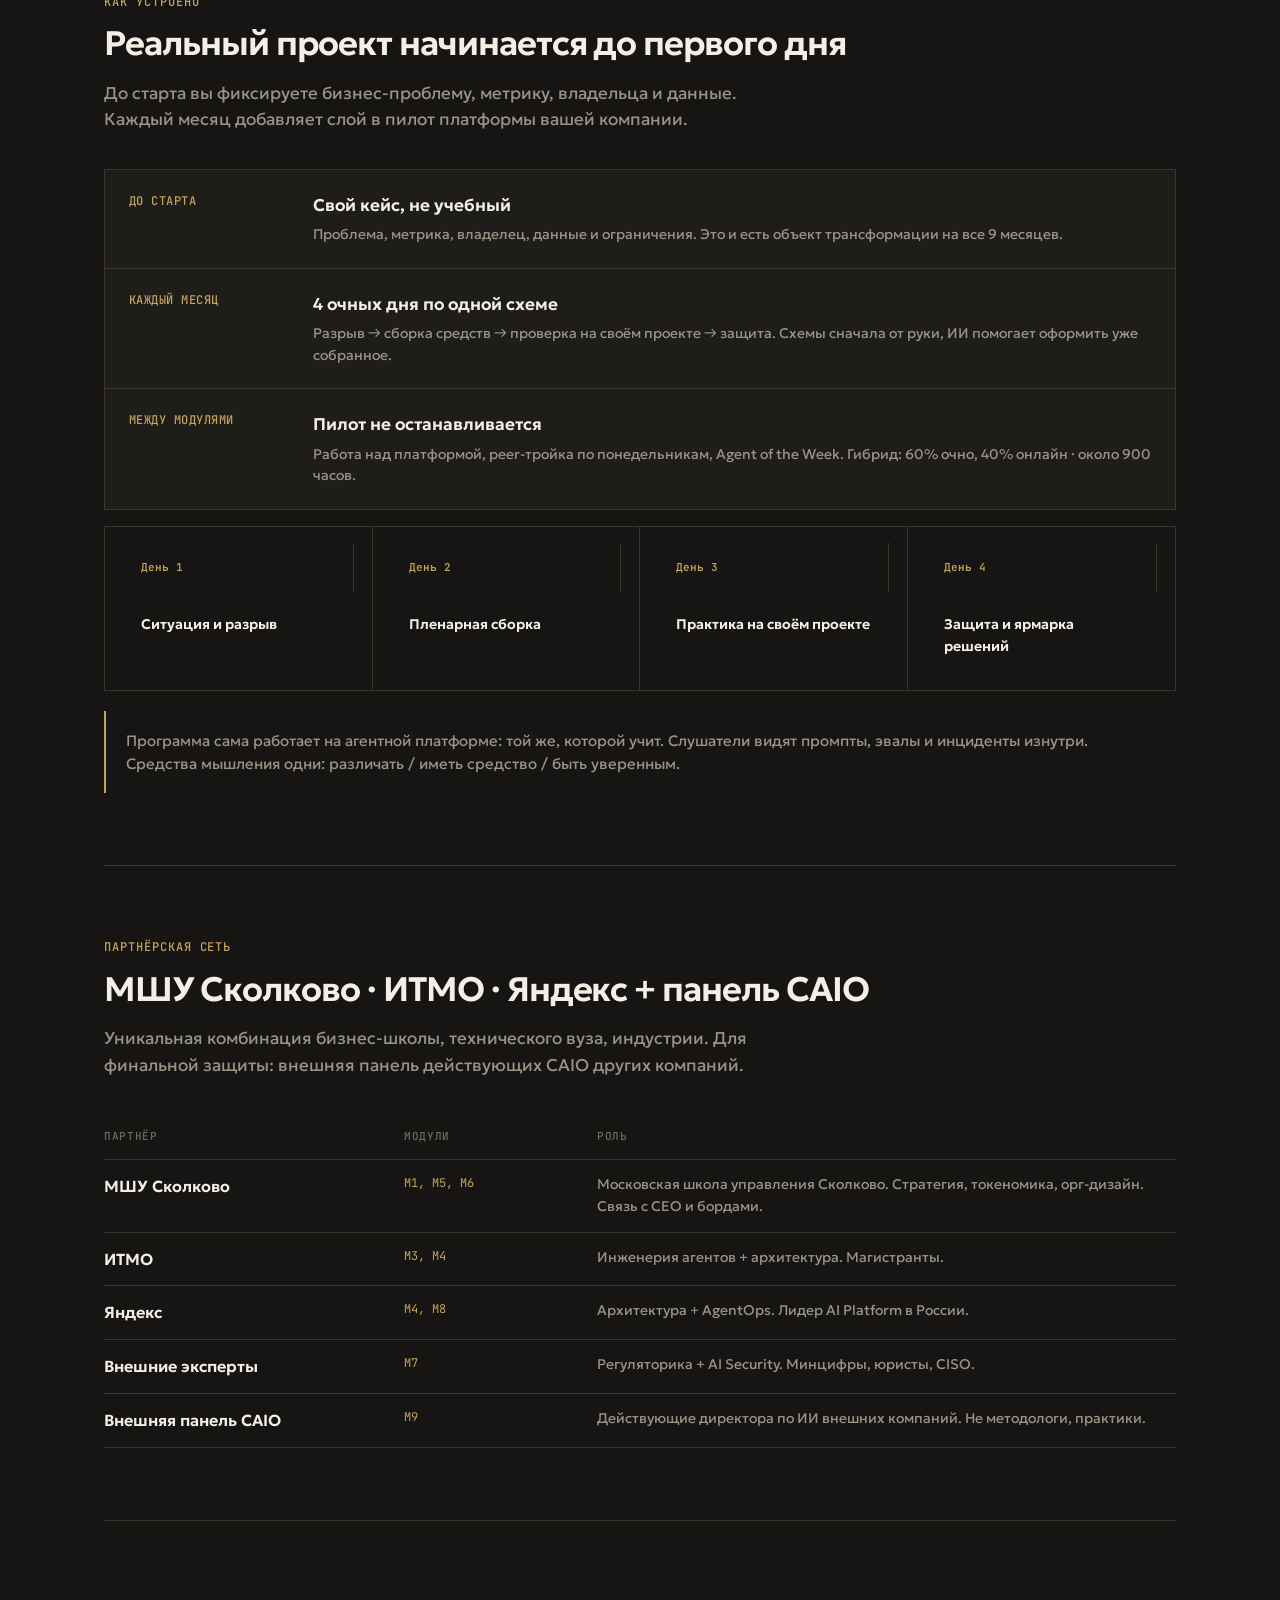
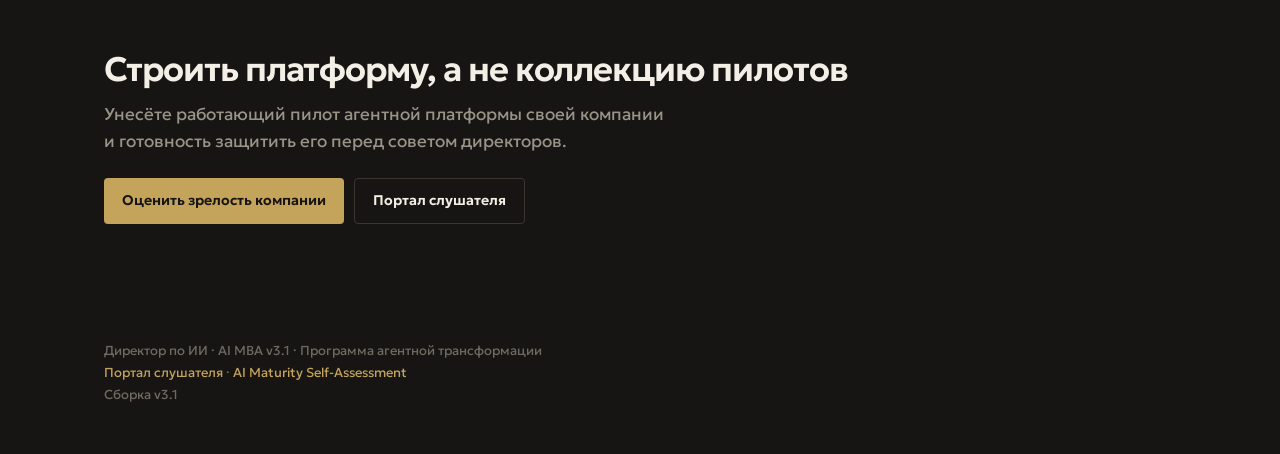
==== commit cff3851e: "landing: следующий кейс не начинается с нуля Показываем платформу как накопительный маховик с KPT в " ====
--- a/index.html
+++ b/index.html
@@ -52,12 +52,9 @@
     --pilot-bar-text: #16181c;
     --pilot-grain: rgba(210, 220, 230, 0.045);
     --plate-line: #3a362f;
-    --deck-knowledge: #24211c;
-    --deck-platform: #2a261f;
-    --deck-kpt: #312b22;
-    --deck-ops: #393125;
-    --deck-depth: #0d0c0a;
-    --deck-grid: rgba(196, 163, 90, 0.13);
+    --wheel-rim: #29251f;
+    --wheel-inner: #40382b;
+    --wheel-core: #1d1a16;
     --font: "Geologica", "Helvetica Neue", sans-serif;
     --mono: "JetBrains Mono", ui-monospace, monospace;
     color-scheme: dark;
@@ -84,12 +81,9 @@
     --pilot-bar-text: #e6e8ec;
     --pilot-grain: rgba(20, 28, 36, 0.06);
     --plate-line: #c9c4b8;
-    --deck-knowledge: #d8d3c7;
-    --deck-platform: #e1dccf;
-    --deck-kpt: #ebe5d8;
-    --deck-ops: #f4eee1;
-    --deck-depth: #aaa397;
-    --deck-grid: rgba(138, 106, 40, 0.15);
+    --wheel-rim: #d3cdc0;
+    --wheel-inner: #b9aa88;
+    --wheel-core: #f4f2ec;
     color-scheme: light;
   }
   * { box-sizing: border-box; margin: 0; padding: 0; }
@@ -261,14 +255,14 @@
     right: 4%;
     top: 0; bottom: 0;
     display: grid;
-    grid-template-rows: auto minmax(250px, 1fr) auto;
+    grid-template-rows: auto minmax(270px, 1fr) auto;
     gap: clamp(10px, 1.8vh, 20px);
     padding: clamp(32px, 5vh, 56px) 0 clamp(32px, 5vh, 56px);
     max-width: 44rem;
     pointer-events: auto;
   }
   .platform-sheet h1 {
-    font-size: clamp(30px, 3.9vw, 52px);
+    font-size: clamp(31px, 4vw, 52px);
     line-height: 1.08;
     letter-spacing: -0.04em;
     font-weight: 600;
@@ -282,103 +276,187 @@
   }
   .platform-figure {
     position: relative;
-    min-height: 250px;
+    min-height: 270px;
     isolation: isolate;
   }
-  .platform-stack {
-    list-style: none;
-    position: absolute;
-    inset: 0;
-  }
-  .deck {
-    position: absolute;
-    left: 0;
-    width: 100%;
-    height: 46%;
-  }
-  .deck-knowledge { top: 51%; z-index: 1; --deck-face: var(--deck-knowledge); }
-  .deck-platform { top: 35%; z-index: 2; --deck-face: var(--deck-platform); }
-  .deck-kpt { top: 19%; z-index: 3; --deck-face: var(--deck-kpt); }
-  .deck-ops { top: 3%; z-index: 4; --deck-face: var(--deck-ops); }
-  .deck-depth,
-  .deck-face {
-    position: absolute;
-    left: 0; top: 0;
-    width: 74%;
-    height: 100%;
-    clip-path: polygon(50% 0, 100% 35%, 50% 70%, 0 35%);
-    pointer-events: none;
-  }
-  .deck-depth {
-    transform: translateY(9px);
-    background: var(--deck-depth);
-  }
-  .deck-face {
-    background:
-      repeating-linear-gradient(30deg, transparent 0 22px, var(--deck-grid) 22px 23px),
-      repeating-linear-gradient(150deg, transparent 0 22px, var(--deck-grid) 22px 23px),
-      var(--deck-face);
-    box-shadow: inset 0 0 0 1px var(--accent);
-  }
-  .deck-label {
-    position: absolute;
-    left: 69%;
-    top: 29%;
-    display: grid;
-    grid-template-columns: clamp(24px, 4vw, 52px) 1fr;
-    grid-template-rows: auto auto;
-    column-gap: 10px;
-    min-width: 190px;
-  }
-  .deck-label::before {
+  .flywheel {
+    position: absolute;
+    left: 50%; top: 50%;
+    height: min(90%, 420px);
+    aspect-ratio: 1;
+    transform: translate(-50%, -50%);
+  }
+  .flywheel-teeth {
+    position: absolute;
+    inset: 1%;
+    border-radius: 50%;
+    background: repeating-conic-gradient(
+      from -2deg,
+      var(--accent) 0deg 1.2deg,
+      transparent 1.2deg 15deg
+    );
+    -webkit-mask: radial-gradient(farthest-side, transparent calc(100% - 9px), #000 calc(100% - 9px));
+    mask: radial-gradient(farthest-side, transparent calc(100% - 9px), #000 calc(100% - 9px));
+    opacity: 0.56;
+    animation: wheelTurn 32s linear infinite;
+  }
+  .flywheel-rim {
+    position: absolute;
+    inset: 8%;
+    border: clamp(10px, 1vw, 14px) solid var(--wheel-rim);
+    border-radius: 50%;
+  }
+  .flywheel-rim::before {
     content: "";
-    grid-row: 1 / span 2;
-    align-self: center;
+    position: absolute;
+    inset: -5px;
+    border: 1px solid var(--wheel-inner);
+    border-radius: 50%;
+  }
+  .flywheel-rim::after {
+    content: "";
+    position: absolute;
+    inset: 7px;
+    border: 1px solid color-mix(in srgb, var(--accent) 64%, transparent);
+    border-radius: 50%;
+  }
+  .wheel-spoke {
+    position: absolute;
+    left: 16%; right: 16%; top: 50%;
     height: 1px;
-    background: var(--accent);
-  }
-  .deck-label b {
-    display: block;
-    font-family: var(--mono);
-    font-size: 11px;
-    line-height: 1.2;
-    font-weight: 600;
-    letter-spacing: 0.02em;
-  }
-  .deck-label small {
-    font-family: var(--mono);
-    font-size: 10px;
-    line-height: 1.35;
-    color: var(--text-dim);
-  }
-  .stack-pin {
-    position: absolute;
-    left: 37%;
-    top: 5%;
-    bottom: 14%;
-    width: 1px;
-    background: var(--accent);
-    z-index: 6;
-    pointer-events: none;
-  }
-  .stack-pin::before {
-    content: "";
-    position: absolute;
-    left: 50%; top: 0;
-    width: 20px; height: 20px;
+    background: color-mix(in srgb, var(--accent) 54%, transparent);
+    transform-origin: center;
+  }
+  .spoke-b { transform: rotate(45deg); }
+  .spoke-c { transform: rotate(90deg); }
+  .spoke-d { transform: rotate(135deg); }
+  .wheel-hub {
+    position: absolute;
+    left: 50%; top: 50%;
+    width: 34%;
+    aspect-ratio: 1;
+    transform: translate(-50%, -50%);
     border: 1px solid var(--accent);
     border-radius: 50%;
+    background: var(--wheel-core);
+    display: grid;
+    place-content: center;
+    text-align: center;
+    z-index: 4;
+  }
+  .wheel-hub b {
+    font-family: var(--mono);
+    color: var(--accent);
+    font-size: clamp(31px, 3.6vw, 48px);
+    line-height: 1;
+    letter-spacing: -0.06em;
+  }
+  .wheel-hub span {
+    font-family: var(--mono);
+    color: var(--text-dim);
+    font-size: 9px;
+    line-height: 1.35;
+    max-width: 15ch;
+    margin: 8px auto 0;
+  }
+  .wheel-stages {
+    list-style: none;
+    position: absolute;
+    inset: 0;
+    z-index: 5;
+  }
+  .wheel-stage {
+    position: absolute;
+    font-family: var(--mono);
+    color: var(--text);
+    min-width: 104px;
+  }
+  .wheel-stage::before {
+    content: "";
+    position: absolute;
+    width: 9px; height: 9px;
+    border: 1px solid var(--accent);
     background: var(--bg);
-    transform: translate(-50%, -50%);
-  }
-  .stack-pin::after {
+    transform: rotate(45deg);
+  }
+  .wheel-stage small,
+  .wheel-stage b {
+    display: block;
+  }
+  .wheel-stage small {
+    color: var(--accent);
+    font-size: 9px;
+    letter-spacing: 0.08em;
+  }
+  .wheel-stage b {
+    font-size: 11px;
+    font-weight: 600;
+    line-height: 1.35;
+  }
+  .stage-case {
+    top: -1%; left: 50%;
+    text-align: center;
+    transform: translateX(-50%);
+  }
+  .stage-case::before {
+    left: 50%; bottom: -18px;
+    margin-left: -5px;
+  }
+  .stage-agent {
+    right: -7%; top: 50%;
+    text-align: left;
+    transform: translateY(-50%);
+  }
+  .stage-agent::before {
+    left: -19px; top: 50%;
+    margin-top: -5px;
+  }
+  .stage-eval {
+    bottom: -1%; left: 50%;
+    text-align: center;
+    transform: translateX(-50%);
+  }
+  .stage-eval::before {
+    left: 50%; top: -18px;
+    margin-left: -5px;
+  }
+  .stage-knowledge {
+    left: -7%; top: 50%;
+    text-align: right;
+    transform: translateY(-50%);
+  }
+  .stage-knowledge::before {
+    right: -19px; top: 50%;
+    margin-top: -5px;
+  }
+  .wheel-ops {
+    position: absolute;
+    left: 74%; bottom: 10%;
+    font-family: var(--mono);
+    text-align: left;
+    z-index: 5;
+  }
+  .wheel-ops small,
+  .wheel-ops b { display: block; }
+  .wheel-ops small {
+    color: var(--accent);
+    font-size: 9px;
+    letter-spacing: 0.08em;
+  }
+  .wheel-ops b {
+    color: var(--text-dim);
+    font-size: 9px;
+    font-weight: 400;
+  }
+  .wheel-ops::before {
     content: "";
     position: absolute;
-    left: 50%; bottom: 0;
-    width: 7px; height: 7px;
-    border-radius: 50%;
+    right: calc(100% + 9px); top: 50%;
+    width: 24px; height: 1px;
     background: var(--accent);
-    transform: translate(-50%, 50%);
+  }
+  @keyframes wheelTurn {
+    to { transform: rotate(360deg); }
   }
   .hero-cta { display: flex; flex-wrap: wrap; gap: 10px; }
   .btn-primary, .btn-ghost {
@@ -575,21 +653,16 @@
     .platform-sheet h1 { font-size: 28px; }
     .platform-figure {
       width: 100%;
-      min-height: 290px;
+      min-height: 310px;
       margin: 14px 0 18px;
       overflow: hidden;
     }
-    .deck-depth, .deck-face { width: 58%; }
-    .deck-label {
-      left: 54%;
-      right: 0;
-      grid-template-columns: 18px minmax(0, 1fr);
-      column-gap: 8px;
-      min-width: 0;
-    }
-    .deck-label b { font-size: 10px; }
-    .deck-label small { font-size: 9px; }
-    .stack-pin { left: 29%; }
+    .flywheel { height: 78%; }
+    .wheel-stage { min-width: 80px; }
+    .wheel-stage b { font-size: 9px; }
+    .stage-agent { right: -4%; }
+    .stage-knowledge { left: -4%; }
+    .wheel-ops { left: 72%; bottom: 5%; }
     .rupture-handle { display: none; }
     .day-bar, .phase { grid-template-columns: 1fr; }
     .day-bar div, .phase {
@@ -681,6 +754,7 @@
   @media (prefers-reduced-motion: reduce) {
     html { scroll-behavior: auto; }
     * { transition: none !important; }
+    .flywheel-teeth { animation: none; }
   }
 </style>
 </head>
@@ -705,33 +779,29 @@
       <div class="plate" aria-hidden="true"></div>
       <div class="platform-sheet">
         <div class="platform-copy">
-          <h1>Директор по ИИ<br>от пилотов к платформе</h1>
-          <p class="lede">Для тех, кто переводит компанию с разрозненных ИИ-пилотов на производственную агентную платформу.</p>
+          <h1>Следующий кейс<br>не начинается с нуля.</h1>
+          <p class="lede">На платформе опыт агентов возвращается в Машину Знаний. Общие evals и AgentOps делают каждый запуск быстрее, дешевле и безопаснее.</p>
         </div>
         <div class="platform-figure">
-          <ol class="platform-stack" aria-label="Слои агентной платформы">
-            <li class="deck deck-knowledge">
-              <i class="deck-depth" aria-hidden="true"></i>
-              <i class="deck-face" aria-hidden="true"></i>
-              <span class="deck-label"><b>Машина Знаний</b><small>предмет</small></span>
-            </li>
-            <li class="deck deck-platform">
-              <i class="deck-depth" aria-hidden="true"></i>
-              <i class="deck-face" aria-hidden="true"></i>
-              <span class="deck-label"><b>агентная платформа</b><small>сборка труда</small></span>
-            </li>
-            <li class="deck deck-kpt">
-              <i class="deck-depth" aria-hidden="true"></i>
-              <i class="deck-face" aria-hidden="true"></i>
-              <span class="deck-label"><b>KPT</b><small>мера цикла знания</small></span>
-            </li>
-            <li class="deck deck-ops">
-              <i class="deck-depth" aria-hidden="true"></i>
-              <i class="deck-face" aria-hidden="true"></i>
-              <span class="deck-label"><b>AgentOps</b><small>жизнь в проде</small></span>
-            </li>
-          </ol>
-          <span class="stack-pin" aria-hidden="true"></span>
+          <div class="flywheel">
+            <span class="flywheel-teeth" aria-hidden="true"></span>
+            <span class="flywheel-rim" aria-hidden="true"></span>
+            <span class="wheel-spoke spoke-a" aria-hidden="true"></span>
+            <span class="wheel-spoke spoke-b" aria-hidden="true"></span>
+            <span class="wheel-spoke spoke-c" aria-hidden="true"></span>
+            <span class="wheel-spoke spoke-d" aria-hidden="true"></span>
+            <div class="wheel-hub">
+              <b>KPT</b>
+              <span>скорость цикла знания</span>
+            </div>
+            <ol class="wheel-stages" aria-label="Цикл накопления агентной платформы">
+              <li class="wheel-stage stage-case"><small>КЕЙС</small><b>новая задача</b></li>
+              <li class="wheel-stage stage-agent"><small>AGENT</small><b>работа</b></li>
+              <li class="wheel-stage stage-eval"><small>EVAL</small><b>проверка</b></li>
+              <li class="wheel-stage stage-knowledge"><small>МЗ</small><b>накопленный опыт</b></li>
+            </ol>
+          </div>
+          <span class="wheel-ops"><small>AgentOps</small><b>держит цикл в проде</b></span>
         </div>
         <div class="hero-cta">
           <a class="btn-primary" href="tools/maturity/">Оценить зрелость компании</a>
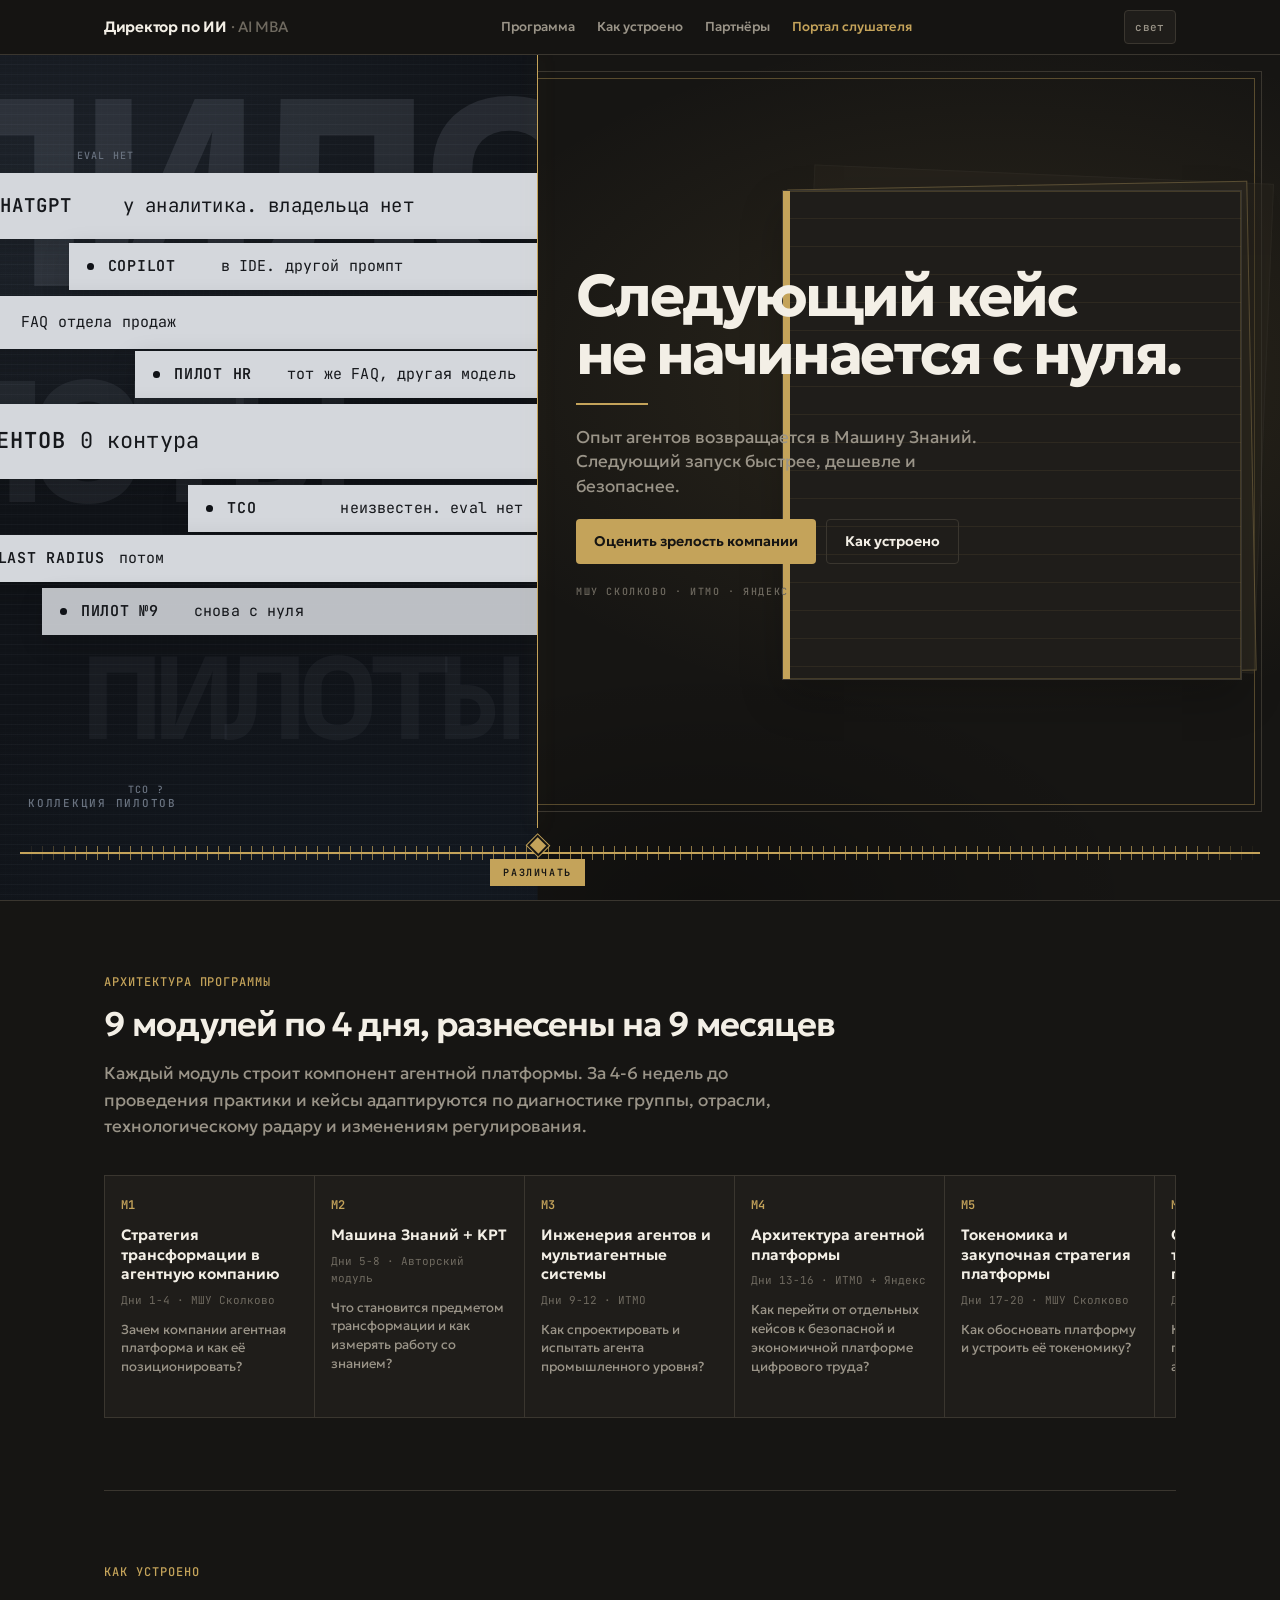
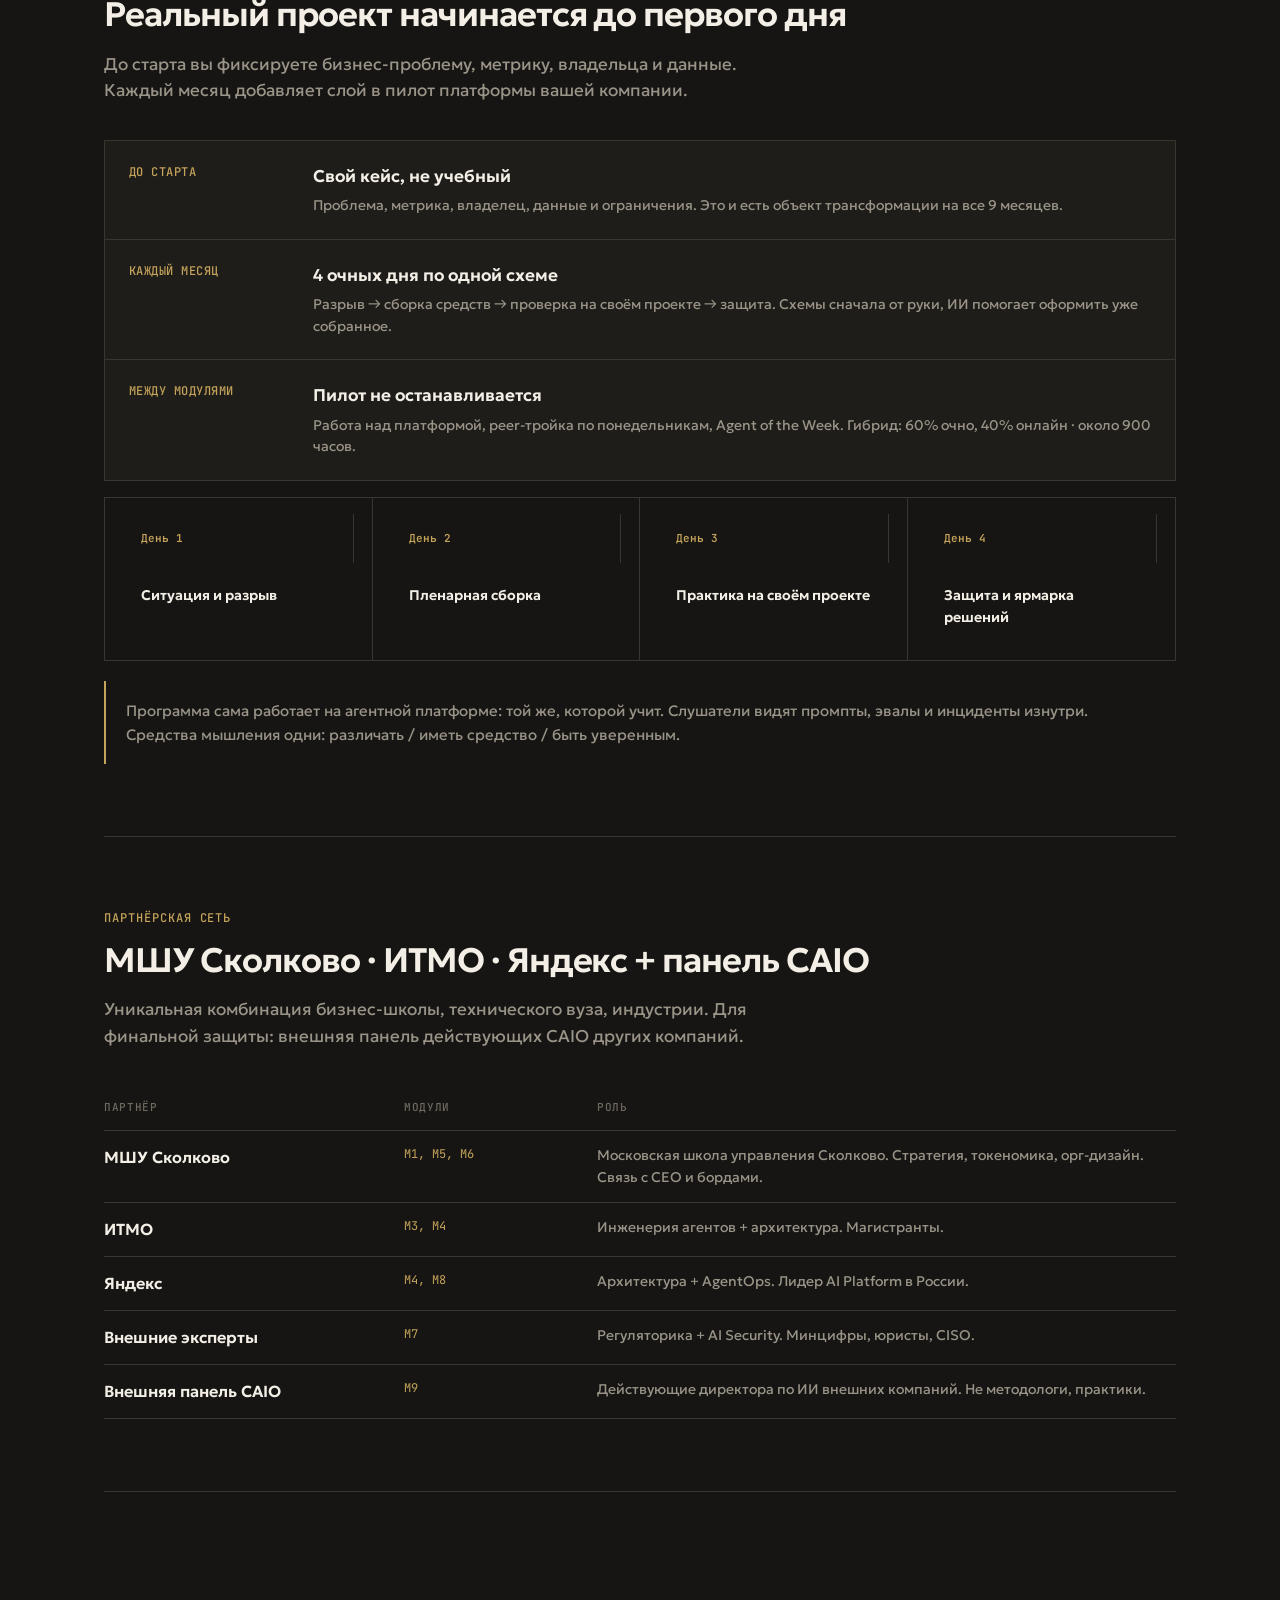
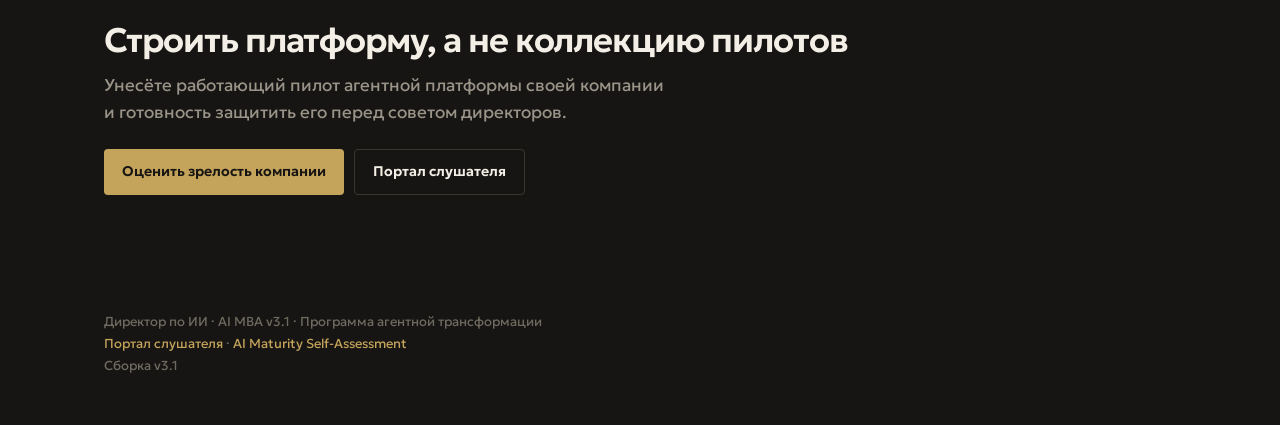
==== commit 3ac91666: "landing: preserve previous concept iteration" ====
--- a/index.html
+++ b/index.html
@@ -142,7 +142,7 @@
     position: relative;
     min-height: calc(100dvh - 55px);
     height: calc(100dvh - 55px);
-    --split: 46%;
+    --split: 42%;
     overflow: hidden;
   }
   .world {
@@ -150,14 +150,18 @@
     overflow: hidden;
   }
   .world.pilots {
-    background: var(--pilot-bg);
+    background:
+      radial-gradient(90% 70% at 0% 18%, rgba(158, 186, 214, 0.10), transparent 52%),
+      radial-gradient(70% 50% at 30% 100%, rgba(20, 28, 38, 0.55), transparent 60%),
+      var(--pilot-bg);
     color: var(--pilot-text);
     clip-path: inset(0 calc(100% - var(--split)) 0 0);
     z-index: 2;
   }
   .world.platform {
     background:
-      radial-gradient(120% 80% at 70% 40%, rgba(196, 163, 90, 0.06), transparent 55%),
+      radial-gradient(80% 70% at 78% 38%, rgba(196, 163, 90, 0.13), transparent 58%),
+      radial-gradient(50% 40% at 55% 100%, rgba(0, 0, 0, 0.28), transparent 70%),
       var(--bg);
     clip-path: inset(0 0 0 var(--split));
     z-index: 1;
@@ -178,285 +182,209 @@
       );
     mix-blend-mode: overlay;
   }
+  .pilot-scan {
+    position: absolute; inset: 0;
+    pointer-events: none;
+    background: repeating-linear-gradient(
+      180deg,
+      transparent 0 9px,
+      rgba(190, 210, 230, 0.035) 9px 10px
+    );
+  }
   .ghost {
     position: absolute;
-    left: -6%;
-    top: 4%;
+    left: -8%;
+    top: -2%;
     margin: 0;
     font-family: var(--mono);
-    font-size: clamp(92px, 24vw, 300px);
+    font-size: clamp(110px, 28vw, 340px);
     font-weight: 600;
-    letter-spacing: -0.08em;
-    line-height: 0.78;
+    letter-spacing: -0.1em;
+    line-height: 0.74;
     color: var(--pilot-ghost);
     text-transform: lowercase;
     white-space: nowrap;
     pointer-events: none;
   }
+  .ghost.g2 {
+    top: 34%;
+    left: -22%;
+    font-size: clamp(72px, 18vw, 220px);
+    letter-spacing: -0.14em;
+    opacity: 0.7;
+  }
+  .ghost.g3 {
+    top: 68%;
+    left: 6%;
+    font-size: clamp(56px, 12vw, 150px);
+    letter-spacing: -0.12em;
+    opacity: 0.45;
+  }
+  .debris {
+    position: absolute;
+    inset: 0;
+    list-style: none;
+    pointer-events: none;
+    font-family: var(--mono);
+    font-size: 10px;
+    font-weight: 500;
+    letter-spacing: 0.12em;
+    text-transform: uppercase;
+    color: var(--pilot-mute);
+  }
+  .debris li { position: absolute; white-space: nowrap; }
+  .debris .d1 { top: 11%; left: 6%; }
+  .debris .d2 { top: 19%; left: 48%; opacity: 0.7; }
+  .debris .d3 { top: 47%; left: 8%; }
+  .debris .d4 { top: 71%; left: 42%; opacity: 0.75; }
+  .debris .d5 { top: 86%; left: 10%; }
   .stencils {
     position: absolute;
-    left: 0; right: 0;
-    top: 16%;
+    left: -4%; right: 0;
+    top: 14%;
     list-style: none;
     display: flex;
     flex-direction: column;
-    gap: 7px;
+    gap: 0;
     pointer-events: none;
   }
   .stencils li {
     display: flex;
-    align-items: baseline;
-    gap: 1.25rem;
+    align-items: center;
+    gap: 14px;
     font-family: var(--mono);
     font-size: clamp(12px, 1.35vw, 15px);
     font-weight: 400;
     letter-spacing: 0.01em;
     background: var(--pilot-bar);
     color: var(--pilot-bar-text);
-    padding: 11px 28px 11px 28px;
-    width: 70%;
+    padding: 12px 36px 12px 18px;
+    width: 86%;
     white-space: nowrap;
-    overflow: hidden;
+    margin-bottom: 6px;
+    box-shadow: 0 10px 28px rgba(0, 0, 0, 0.18);
+  }
+  .stencils li::before {
+    content: "";
+    width: 7px; height: 7px;
+    border-radius: 50%;
+    background: var(--pilot-bg);
+    flex: 0 0 auto;
+    box-shadow: inset 0 0 0 1px rgba(0, 0, 0, 0.18);
   }
   .stencils li b {
     font-weight: 600;
-    letter-spacing: 0.04em;
+    letter-spacing: 0.05em;
     text-transform: uppercase;
     min-width: 11ch;
   }
-  .stencils .s1 { width: 78%; padding-top: 16px; padding-bottom: 16px; font-size: clamp(14px, 1.6vw, 18px); }
-  .stencils .s2 { width: 62%; margin-left: 10%; }
-  .stencils .s3 { width: 84%; padding-top: 14px; padding-bottom: 14px; }
-  .stencils .s4 { width: 58%; margin-left: 6%; }
-  .stencils .s5 { width: 90%; padding-top: 18px; padding-bottom: 18px; font-size: clamp(15px, 1.8vw, 20px); }
-  .stencils .s6 { width: 66%; margin-left: 14%; }
-  .stencils .s7 { width: 74%; }
+  .stencils .s1 { width: 92%; padding-top: 18px; padding-bottom: 18px; font-size: clamp(14px, 1.7vw, 19px); }
+  .stencils .s2 { width: 70%; margin-left: 9%; margin-top: -2px; }
+  .stencils .s3 { width: 104%; padding-top: 15px; padding-bottom: 15px; margin-left: -6%; }
+  .stencils .s4 { width: 61%; margin-left: 14%; margin-top: -4px; }
+  .stencils .s5 { width: 118%; padding-top: 20px; padding-bottom: 20px; font-size: clamp(15px, 1.9vw, 22px); margin-left: -10%; }
+  .stencils .s6 { width: 73%; margin-left: 18%; }
+  .stencils .s7 { width: 88%; margin-top: -3px; }
+  .stencils .s8 { width: 54%; margin-left: 7%; opacity: 0.88; }
   .pilots-name {
-    position: absolute; left: 28px; bottom: 28px; z-index: 1;
+    position: absolute; left: 28px; bottom: 88px; z-index: 1;
     font-family: var(--mono); font-size: 11px; font-weight: 500;
-    letter-spacing: 0.14em; text-transform: uppercase;
+    letter-spacing: 0.16em; text-transform: uppercase;
     color: var(--pilot-mute);
   }
   .plate {
     position: absolute;
-    inset: 18px 20px 18px 20px;
+    inset: 16px 18px 88px 18px;
     border: 1px solid var(--plate-line);
     pointer-events: none;
   }
   .plate::after {
     content: "";
     position: absolute;
-    inset: 5px;
-    border: 1px solid color-mix(in srgb, var(--accent) 42%, transparent);
+    inset: 6px;
+    border: 1px solid color-mix(in srgb, var(--accent) 38%, transparent);
+  }
+  .dossier {
+    position: absolute;
+    right: 3%;
+    top: 16%;
+    width: min(40vw, 460px);
+    height: 58%;
+    pointer-events: none;
+  }
+  .dossier .sheet {
+    position: absolute;
+    inset: 0;
+    border: 1px solid var(--plate-line);
+    background: color-mix(in srgb, var(--bg-card) 92%, var(--accent));
+  }
+  .dossier .s-a {
+    transform: translate(22px, -16px) rotate(2.4deg);
+    opacity: 0.42;
+  }
+  .dossier .s-b {
+    transform: translate(10px, -5px) rotate(-1.1deg);
+    opacity: 0.72;
+    border-color: color-mix(in srgb, var(--accent) 42%, var(--plate-line));
+  }
+  .dossier .s-c {
+    background:
+      repeating-linear-gradient(
+        180deg,
+        transparent 0 27px,
+        color-mix(in srgb, var(--accent) 9%, transparent) 27px 28px
+      ),
+      var(--bg-card);
+    box-shadow:
+      inset 0 0 0 1px color-mix(in srgb, var(--accent) 22%, transparent),
+      0 18px 40px rgba(0, 0, 0, 0.22);
+  }
+  .dossier .s-c::before {
+    content: "";
+    position: absolute;
+    left: 0; top: 0; bottom: 0;
+    width: 7px;
+    background: var(--accent);
   }
   .platform-sheet {
     position: absolute;
-    left: 49%;
-    right: 4%;
-    top: 0; bottom: 0;
-    display: grid;
-    grid-template-rows: auto minmax(270px, 1fr) auto;
-    gap: clamp(10px, 1.8vh, 20px);
-    padding: clamp(32px, 5vh, 56px) 0 clamp(32px, 5vh, 56px);
-    max-width: 44rem;
+    left: 45%;
+    right: 6%;
+    top: 0; bottom: 88px;
+    display: flex;
+    flex-direction: column;
+    justify-content: center;
+    gap: 20px;
+    padding: clamp(28px, 5vh, 48px) 0;
+    max-width: 38rem;
     pointer-events: auto;
+    z-index: 2;
   }
   .platform-sheet h1 {
-    font-size: clamp(31px, 4vw, 52px);
-    line-height: 1.08;
-    letter-spacing: -0.04em;
-    font-weight: 600;
-    margin-bottom: 12px;
+    font-size: clamp(32px, 4.6vw, 62px);
+    line-height: 0.98;
+    letter-spacing: -0.045em;
+    font-weight: 700;
+    margin: 0;
   }
   .platform-sheet .lede {
-    font-size: 16px;
+    font-size: 17px;
     line-height: 1.45;
     color: var(--text-dim);
-    max-width: 39ch;
-  }
-  .platform-figure {
-    position: relative;
-    min-height: 270px;
-    isolation: isolate;
-  }
-  .flywheel {
-    position: absolute;
-    left: 50%; top: 50%;
-    height: min(90%, 420px);
-    aspect-ratio: 1;
-    transform: translate(-50%, -50%);
-  }
-  .flywheel-teeth {
-    position: absolute;
-    inset: 1%;
-    border-radius: 50%;
-    background: repeating-conic-gradient(
-      from -2deg,
-      var(--accent) 0deg 1.2deg,
-      transparent 1.2deg 15deg
-    );
-    -webkit-mask: radial-gradient(farthest-side, transparent calc(100% - 9px), #000 calc(100% - 9px));
-    mask: radial-gradient(farthest-side, transparent calc(100% - 9px), #000 calc(100% - 9px));
-    opacity: 0.56;
-    animation: wheelTurn 32s linear infinite;
-  }
-  .flywheel-rim {
-    position: absolute;
-    inset: 8%;
-    border: clamp(10px, 1vw, 14px) solid var(--wheel-rim);
-    border-radius: 50%;
-  }
-  .flywheel-rim::before {
-    content: "";
-    position: absolute;
-    inset: -5px;
-    border: 1px solid var(--wheel-inner);
-    border-radius: 50%;
-  }
-  .flywheel-rim::after {
-    content: "";
-    position: absolute;
-    inset: 7px;
-    border: 1px solid color-mix(in srgb, var(--accent) 64%, transparent);
-    border-radius: 50%;
-  }
-  .wheel-spoke {
-    position: absolute;
-    left: 16%; right: 16%; top: 50%;
-    height: 1px;
-    background: color-mix(in srgb, var(--accent) 54%, transparent);
-    transform-origin: center;
-  }
-  .spoke-b { transform: rotate(45deg); }
-  .spoke-c { transform: rotate(90deg); }
-  .spoke-d { transform: rotate(135deg); }
-  .wheel-hub {
-    position: absolute;
-    left: 50%; top: 50%;
-    width: 34%;
-    aspect-ratio: 1;
-    transform: translate(-50%, -50%);
-    border: 1px solid var(--accent);
-    border-radius: 50%;
-    background: var(--wheel-core);
-    display: grid;
-    place-content: center;
-    text-align: center;
-    z-index: 4;
-  }
-  .wheel-hub b {
-    font-family: var(--mono);
-    color: var(--accent);
-    font-size: clamp(31px, 3.6vw, 48px);
-    line-height: 1;
-    letter-spacing: -0.06em;
-  }
-  .wheel-hub span {
-    font-family: var(--mono);
-    color: var(--text-dim);
-    font-size: 9px;
-    line-height: 1.35;
-    max-width: 15ch;
-    margin: 8px auto 0;
-  }
-  .wheel-stages {
-    list-style: none;
-    position: absolute;
-    inset: 0;
-    z-index: 5;
-  }
-  .wheel-stage {
-    position: absolute;
-    font-family: var(--mono);
-    color: var(--text);
-    min-width: 104px;
-  }
-  .wheel-stage::before {
-    content: "";
-    position: absolute;
-    width: 9px; height: 9px;
-    border: 1px solid var(--accent);
-    background: var(--bg);
-    transform: rotate(45deg);
-  }
-  .wheel-stage small,
-  .wheel-stage b {
-    display: block;
-  }
-  .wheel-stage small {
-    color: var(--accent);
-    font-size: 9px;
-    letter-spacing: 0.08em;
-  }
-  .wheel-stage b {
-    font-size: 11px;
-    font-weight: 600;
-    line-height: 1.35;
-  }
-  .stage-case {
-    top: -1%; left: 50%;
-    text-align: center;
-    transform: translateX(-50%);
-  }
-  .stage-case::before {
-    left: 50%; bottom: -18px;
-    margin-left: -5px;
-  }
-  .stage-agent {
-    right: -7%; top: 50%;
-    text-align: left;
-    transform: translateY(-50%);
-  }
-  .stage-agent::before {
-    left: -19px; top: 50%;
-    margin-top: -5px;
-  }
-  .stage-eval {
-    bottom: -1%; left: 50%;
-    text-align: center;
-    transform: translateX(-50%);
-  }
-  .stage-eval::before {
-    left: 50%; top: -18px;
-    margin-left: -5px;
-  }
-  .stage-knowledge {
-    left: -7%; top: 50%;
-    text-align: right;
-    transform: translateY(-50%);
-  }
-  .stage-knowledge::before {
-    right: -19px; top: 50%;
-    margin-top: -5px;
-  }
-  .wheel-ops {
-    position: absolute;
-    left: 74%; bottom: 10%;
-    font-family: var(--mono);
-    text-align: left;
-    z-index: 5;
-  }
-  .wheel-ops small,
-  .wheel-ops b { display: block; }
-  .wheel-ops small {
-    color: var(--accent);
-    font-size: 9px;
-    letter-spacing: 0.08em;
-  }
-  .wheel-ops b {
-    color: var(--text-dim);
-    font-size: 9px;
-    font-weight: 400;
-  }
-  .wheel-ops::before {
-    content: "";
-    position: absolute;
-    right: calc(100% + 9px); top: 50%;
-    width: 24px; height: 1px;
+    max-width: 34ch;
+  }
+  .platform-rule {
+    width: 72px;
+    height: 2px;
     background: var(--accent);
   }
-  @keyframes wheelTurn {
-    to { transform: rotate(360deg); }
+  .platform-mark {
+    font-family: var(--mono);
+    font-size: 10px;
+    font-weight: 500;
+    letter-spacing: 0.16em;
+    text-transform: uppercase;
+    color: var(--text-muted);
   }
   .hero-cta { display: flex; flex-wrap: wrap; gap: 10px; }
   .btn-primary, .btn-ghost {
@@ -468,41 +396,83 @@
   .btn-ghost { border: 1px solid var(--border); color: var(--text); }
   .btn-ghost:hover { border-color: var(--accent); }
 
-  .rupture-handle {
-    position: absolute; top: 0; bottom: 0;
+  .rupture-blade {
+    position: absolute;
+    top: 0; bottom: 72px;
     left: var(--split);
-    width: 56px; margin-left: -28px;
-    z-index: 4; border: 0; padding: 0;
-    background: transparent; cursor: ew-resize;
-    font-family: inherit;
-  }
-  .rupture-handle .blade {
-    position: absolute; top: 0; bottom: 0; left: 50%;
     width: 1px; margin-left: -0.5px;
     background: var(--accent);
+    z-index: 3;
     pointer-events: none;
-  }
-  .rupture-handle .blade i,
-  .rupture-handle .blade i:last-child {
-    position: absolute; left: 50%;
-    width: 11px; height: 1px;
+    box-shadow: 0 0 18px color-mix(in srgb, var(--accent) 35%, transparent);
+  }
+  .rupture-rail {
+    position: absolute;
+    left: 20px; right: 20px;
+    bottom: 0;
+    height: 72px;
+    z-index: 4;
+    cursor: pointer;
+    touch-action: none;
+    user-select: none;
+  }
+  .rupture-rail .rail-bed {
+    position: absolute;
+    left: 0; right: 0;
+    top: 18px;
+    height: 14px;
+    background: repeating-linear-gradient(
+      90deg,
+      color-mix(in srgb, var(--accent) 70%, transparent) 0 1px,
+      transparent 1px 11px
+    );
+    mask-image: linear-gradient(90deg, transparent, #000 6%, #000 94%, transparent);
+    -webkit-mask-image: linear-gradient(90deg, transparent, #000 6%, #000 94%, transparent);
+    pointer-events: none;
+  }
+  .rupture-rail .rail-groove {
+    position: absolute;
+    left: 0; right: 0;
+    top: 24px;
+    height: 2px;
     background: var(--accent);
-    transform: translateX(-50%);
+    pointer-events: none;
+  }
+  .rupture-handle {
+    position: absolute;
+    top: auto; bottom: 14px;
+    left: var(--split);
+    width: 148px; height: 48px;
+    margin-left: -74px;
+    z-index: 5; border: 0; padding: 0;
+    background: transparent; cursor: grab;
+    font-family: inherit;
+    touch-action: none;
+    user-select: none;
+    display: flex;
+    flex-direction: column;
+    align-items: center;
+    justify-content: flex-end;
+    gap: 6px;
+  }
+  .rupture-handle:active { cursor: grabbing; }
+  .rupture-handle .knob {
+    width: 16px; height: 16px;
+    background: var(--accent);
+    border: 2px solid var(--bg);
+    box-shadow: 0 0 0 1px var(--accent);
+    transform: rotate(45deg);
+    pointer-events: none;
+  }
+  .rupture-handle .vernier {
     font-style: normal;
-  }
-  .rupture-handle .blade i:first-child { top: 18px; }
-  .rupture-handle .blade i:last-child { bottom: 70px; }
-  .rupture-handle .vernier {
-    position: absolute; bottom: 24px; left: 50%;
-    transform: translateX(-50%);
-    font-style: normal;
-    font-family: var(--mono);
-    font-size: 10px; font-weight: 500; letter-spacing: 0.16em;
+    font-family: var(--mono);
+    font-size: 10px; font-weight: 600; letter-spacing: 0.16em;
     text-transform: uppercase;
-    color: var(--accent);
-    background: var(--bg);
+    color: var(--accent-ink);
+    background: var(--accent);
     border: 1px solid var(--accent);
-    padding: 6px 10px;
+    padding: 6px 12px;
     white-space: nowrap;
     pointer-events: none;
   }
@@ -630,10 +600,11 @@
     .world.pilots { order: 1; min-height: 42vh; }
     .world.platform { order: 2; }
     .ghost { font-size: 72px; top: 8%; }
+    .ghost.g2, .ghost.g3, .debris { display: none; }
     .stencils { top: 22%; gap: 5px; }
-    .stencils .s4, .stencils .s6, .stencils .s7 { display: none; }
+    .stencils .s4, .stencils .s6, .stencils .s7, .stencils .s8 { display: none; }
     .stencils li { width: 92% !important; margin-left: 0 !important; padding: 10px 16px; }
-    .plate { display: none; }
+    .plate, .dossier, .rupture-blade, .rupture-rail, .rupture-handle { display: none; }
     .world.platform {
       box-shadow: inset 0 0 0 1px var(--plate-line);
       padding: 0;
@@ -647,23 +618,12 @@
       min-width: 0;
       max-width: none;
       padding: 36px 24px 44px;
+      justify-content: flex-start;
     }
     .platform-copy { min-width: 0; }
     .platform-sheet .lede { max-width: none; }
     .platform-sheet h1 { font-size: 28px; }
-    .platform-figure {
-      width: 100%;
-      min-height: 310px;
-      margin: 14px 0 18px;
-      overflow: hidden;
-    }
-    .flywheel { height: 78%; }
-    .wheel-stage { min-width: 80px; }
-    .wheel-stage b { font-size: 9px; }
-    .stage-agent { right: -4%; }
-    .stage-knowledge { left: -4%; }
-    .wheel-ops { left: 72%; bottom: 5%; }
-    .rupture-handle { display: none; }
+    .pilots-name { bottom: 20px; }
     .day-bar, .phase { grid-template-columns: 1fr; }
     .day-bar div, .phase {
       border-right: none;
@@ -754,7 +714,7 @@
   @media (prefers-reduced-motion: reduce) {
     html { scroll-behavior: auto; }
     * { transition: none !important; }
-    .flywheel-teeth { animation: none; }
+    .rupture-handle { transition: none; }
   }
 </style>
 </head>
@@ -774,44 +734,40 @@
 </nav>
 
 <div class="rupture">
-  <div class="rupture-stage" id="ruptureStage" style="--split:46%;">
+  <div class="rupture-stage" id="ruptureStage" style="--split:42%;">
     <div class="world platform">
       <div class="plate" aria-hidden="true"></div>
+      <div class="dossier" aria-hidden="true">
+        <span class="sheet s-a"></span>
+        <span class="sheet s-b"></span>
+        <span class="sheet s-c"></span>
+      </div>
       <div class="platform-sheet">
         <div class="platform-copy">
           <h1>Следующий кейс<br>не начинается с нуля.</h1>
-          <p class="lede">На платформе опыт агентов возвращается в Машину Знаний. Общие evals и AgentOps делают каждый запуск быстрее, дешевле и безопаснее.</p>
         </div>
-        <div class="platform-figure">
-          <div class="flywheel">
-            <span class="flywheel-teeth" aria-hidden="true"></span>
-            <span class="flywheel-rim" aria-hidden="true"></span>
-            <span class="wheel-spoke spoke-a" aria-hidden="true"></span>
-            <span class="wheel-spoke spoke-b" aria-hidden="true"></span>
-            <span class="wheel-spoke spoke-c" aria-hidden="true"></span>
-            <span class="wheel-spoke spoke-d" aria-hidden="true"></span>
-            <div class="wheel-hub">
-              <b>KPT</b>
-              <span>скорость цикла знания</span>
-            </div>
-            <ol class="wheel-stages" aria-label="Цикл накопления агентной платформы">
-              <li class="wheel-stage stage-case"><small>КЕЙС</small><b>новая задача</b></li>
-              <li class="wheel-stage stage-agent"><small>AGENT</small><b>работа</b></li>
-              <li class="wheel-stage stage-eval"><small>EVAL</small><b>проверка</b></li>
-              <li class="wheel-stage stage-knowledge"><small>МЗ</small><b>накопленный опыт</b></li>
-            </ol>
-          </div>
-          <span class="wheel-ops"><small>AgentOps</small><b>держит цикл в проде</b></span>
-        </div>
+        <span class="platform-rule" aria-hidden="true"></span>
+        <p class="lede">Опыт агентов возвращается в Машину Знаний. Следующий запуск быстрее, дешевле и безопаснее.</p>
         <div class="hero-cta">
           <a class="btn-primary" href="tools/maturity/">Оценить зрелость компании</a>
           <a class="btn-ghost" href="#how">Как устроено</a>
         </div>
+        <p class="platform-mark">МШУ Сколково · ИТМО · Яндекс</p>
       </div>
     </div>
     <div class="world pilots">
       <div class="pilot-grain" aria-hidden="true"></div>
-      <p class="ghost" aria-hidden="true">пилоты</p>
+      <div class="pilot-scan" aria-hidden="true"></div>
+      <p class="ghost g1" aria-hidden="true">пилоты</p>
+      <p class="ghost g2" aria-hidden="true">пилоты</p>
+      <p class="ghost g3" aria-hidden="true">пилоты</p>
+      <ul class="debris" aria-hidden="true">
+        <li class="d1">eval нет</li>
+        <li class="d2">owner: none</li>
+        <li class="d3">faq × 3</li>
+        <li class="d4">tokens 1.2m</li>
+        <li class="d5">tco ?</li>
+      </ul>
       <ul class="stencils" aria-hidden="true">
         <li class="s1"><b>ChatGPT</b> у аналитика. владельца нет</li>
         <li class="s2"><b>Copilot</b> в IDE. другой промпт</li>
@@ -820,14 +776,20 @@
         <li class="s5"><b>12 инструментов</b> 0 контура</li>
         <li class="s6"><b>TCO</b> неизвестен. eval нет</li>
         <li class="s7"><b>blast radius</b> потом</li>
+        <li class="s8"><b>пилот №9</b> снова с нуля</li>
       </ul>
       <p class="pilots-name">коллекция пилотов</p>
     </div>
+    <span class="rupture-blade" aria-hidden="true"></span>
+    <div class="rupture-rail" id="ruptureRail" aria-hidden="true">
+      <span class="rail-bed"></span>
+      <span class="rail-groove"></span>
+    </div>
     <button type="button" class="rupture-handle" id="ruptureHandle"
       role="slider" aria-label="Различать коллекцию пилотов и платформу"
-      aria-valuemin="16" aria-valuemax="84" aria-valuenow="46"
-      aria-valuetext="46 процентов коллекция пилотов, 54 платформа">
-      <span class="blade" aria-hidden="true"><i></i><i></i></span>
+      aria-valuemin="18" aria-valuemax="82" aria-valuenow="42"
+      aria-valuetext="42 процента коллекция пилотов, 58 платформа">
+      <span class="knob" aria-hidden="true"></span>
       <span class="vernier">различать</span>
     </button>
   </div>
@@ -1331,13 +1293,12 @@
   (function () {
     var stage = document.getElementById('ruptureStage');
     var handle = document.getElementById('ruptureHandle');
+    var rail = document.getElementById('ruptureRail');
     if (!stage || !handle) return;
     if (window.matchMedia('(max-width: 900px)').matches) return;
 
-    var reduced = window.matchMedia('(prefers-reduced-motion: reduce)').matches;
-    var fine = window.matchMedia('(pointer: fine)').matches;
-    var min = 16, max = 84;
-    var current = 46, target = 46, dragging = false, raf = 0;
+    var min = 18, max = 82;
+    var current = 42, dragging = false;
 
     function setSplit(pct) {
       pct = Math.max(min, Math.min(max, pct));
@@ -1353,49 +1314,37 @@
       return ((e.clientX - r.left) / r.width) * 100;
     }
 
-    function tick() {
-      raf = 0;
-      var next = current + (target - current) * 0.16;
-      if (Math.abs(next - target) < 0.06) next = target;
-      else raf = requestAnimationFrame(tick);
-      setSplit(next);
+    function onMove(e) {
+      if (!dragging) return;
+      setSplit(pctFromEvent(e));
     }
-
-    function aim(pct) {
-      target = Math.max(min, Math.min(max, pct));
-      if (reduced) { setSplit(target); return; }
-      if (!raf) raf = requestAnimationFrame(tick);
+    function onUp() {
+      if (!dragging) return;
+      dragging = false;
+      window.removeEventListener('pointermove', onMove);
+      window.removeEventListener('pointerup', onUp);
+      window.removeEventListener('pointercancel', onUp);
     }
-
-    if (fine && !reduced) {
-      stage.addEventListener('pointermove', function (e) {
-        if (dragging) return;
-        if (e.pointerType && e.pointerType !== 'mouse') return;
-        aim(pctFromEvent(e));
-      });
+    function onDown(e) {
+      dragging = true;
+      setSplit(pctFromEvent(e));
+      window.addEventListener('pointermove', onMove);
+      window.addEventListener('pointerup', onUp);
+      window.addEventListener('pointercancel', onUp);
+      e.preventDefault();
     }
 
-    handle.addEventListener('pointerdown', function (e) {
-      dragging = true;
-      handle.setPointerCapture(e.pointerId);
-      aim(pctFromEvent(e));
-      e.preventDefault();
-    });
-    handle.addEventListener('pointermove', function (e) {
-      if (!dragging) return;
-      aim(pctFromEvent(e));
-    });
-    function endDrag() { dragging = false; }
-    handle.addEventListener('pointerup', endDrag);
-    handle.addEventListener('pointercancel', endDrag);
+    handle.addEventListener('pointerdown', onDown);
+    if (rail) rail.addEventListener('pointerdown', onDown);
 
     handle.addEventListener('keydown', function (e) {
-      if (e.key === 'ArrowLeft') { aim(current - 4); e.preventDefault(); }
-      if (e.key === 'ArrowRight') { aim(current + 4); e.preventDefault(); }
-      if (e.key === 'Home') { aim(min); e.preventDefault(); }
-      if (e.key === 'End') { aim(max); e.preventDefault(); }
+      if (e.key === 'ArrowLeft') { setSplit(current - 3); e.preventDefault(); }
+      if (e.key === 'ArrowRight') { setSplit(current + 3); e.preventDefault(); }
+      if (e.key === 'Home') { setSplit(min); e.preventDefault(); }
+      if (e.key === 'End') { setSplit(max); e.preventDefault(); }
     });
   })();
+  })();
 </script>
 
 </body>
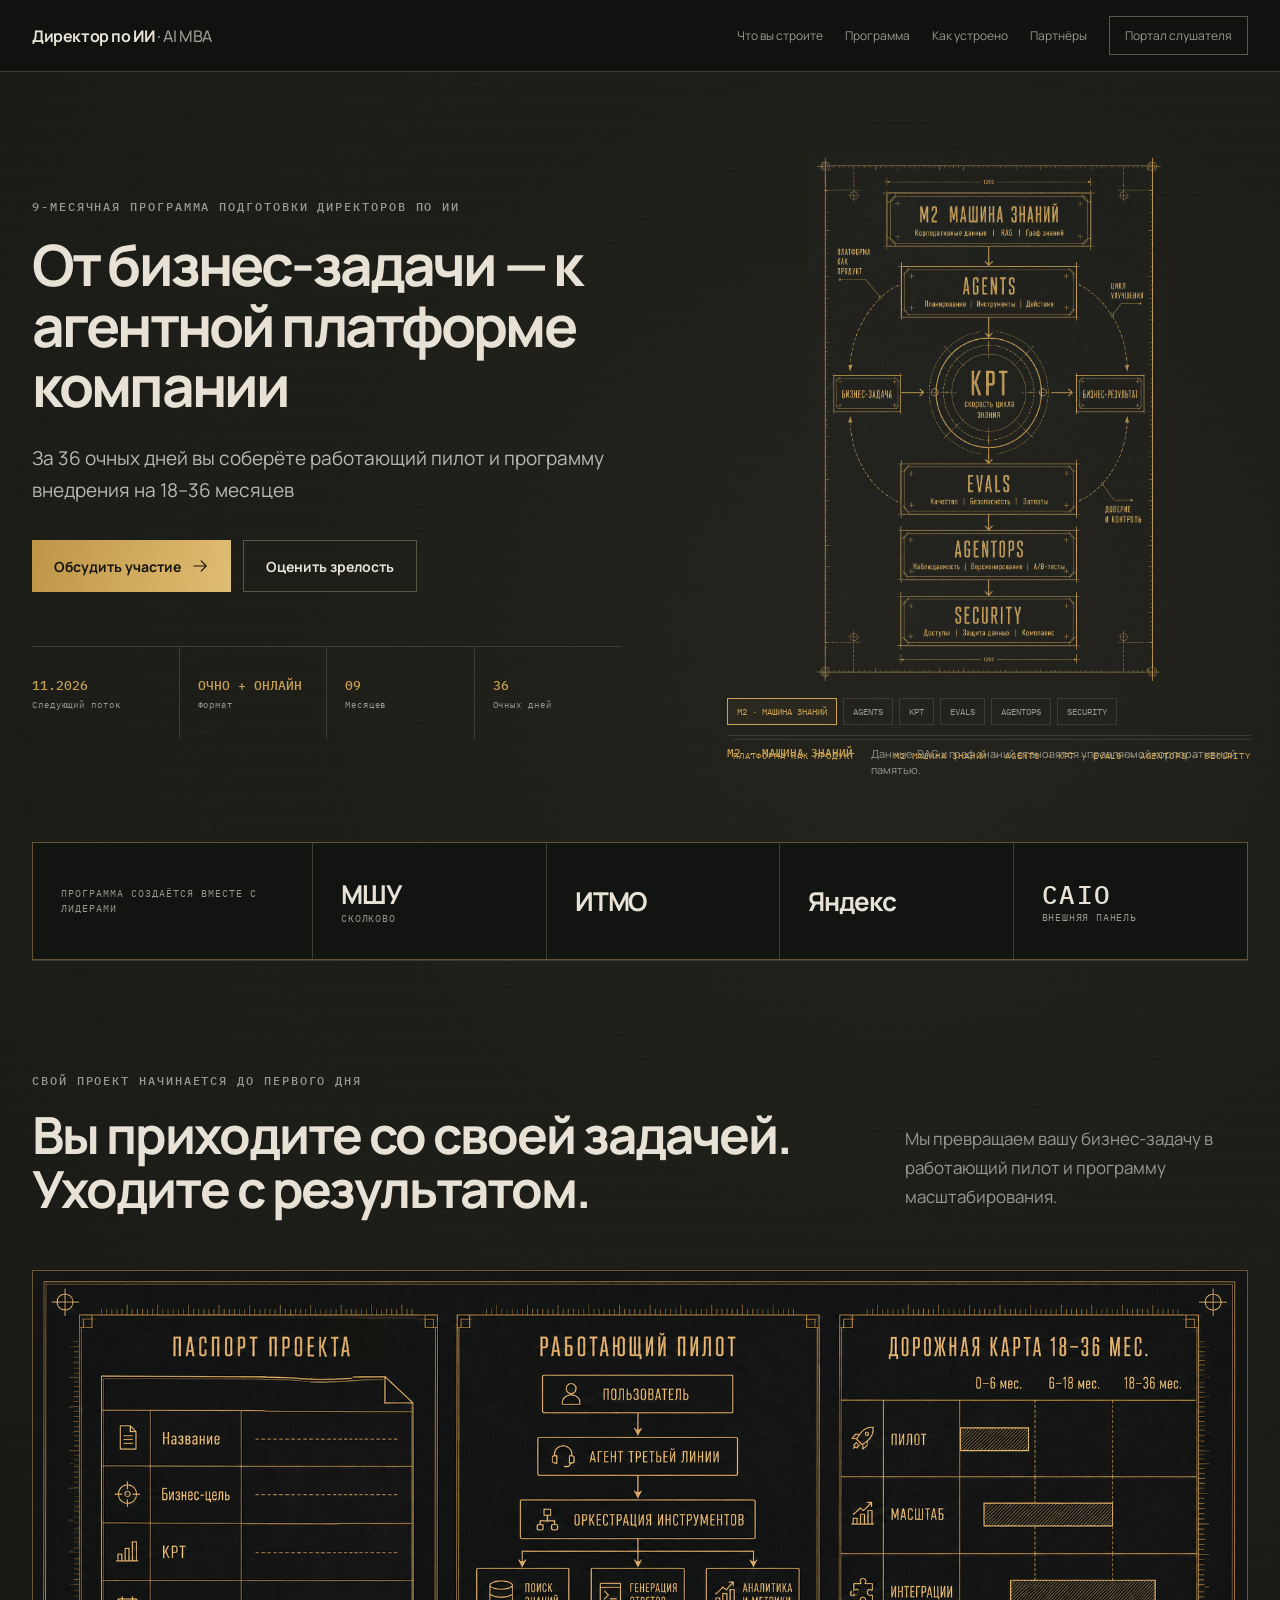
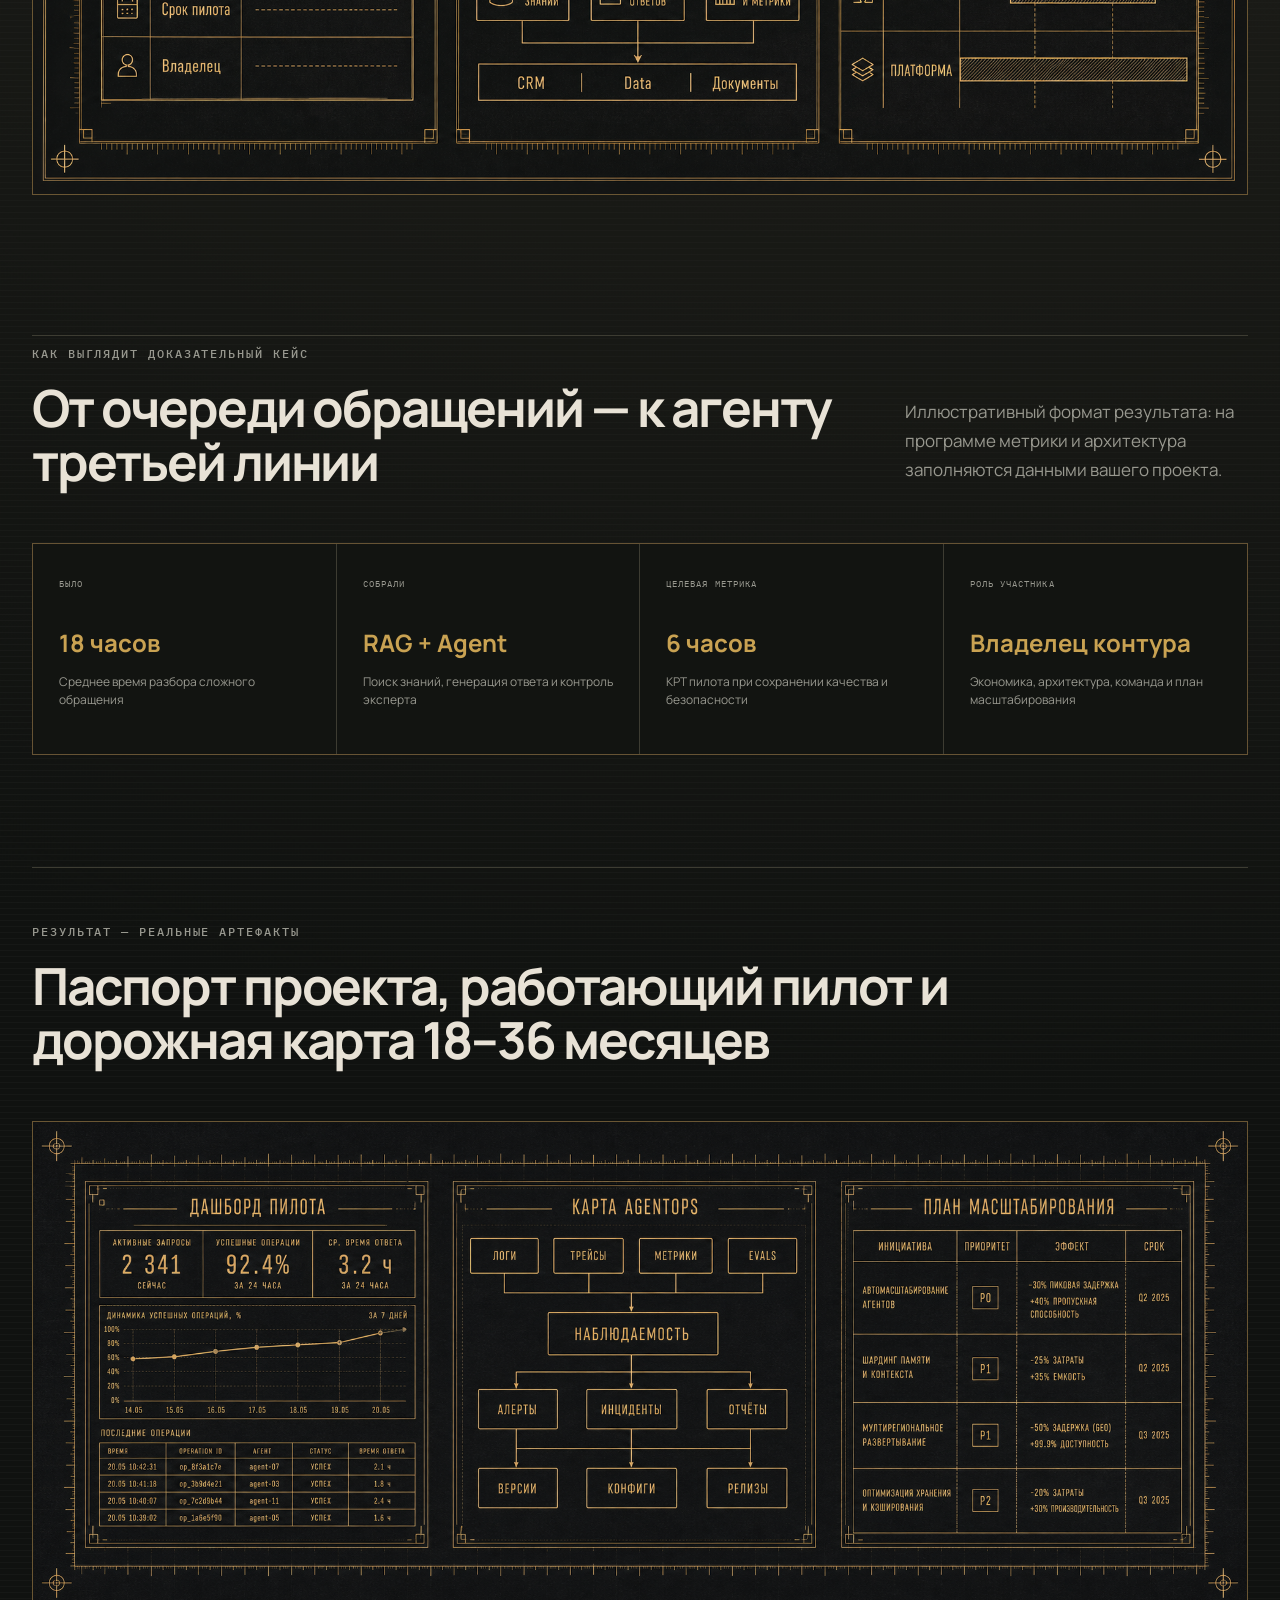
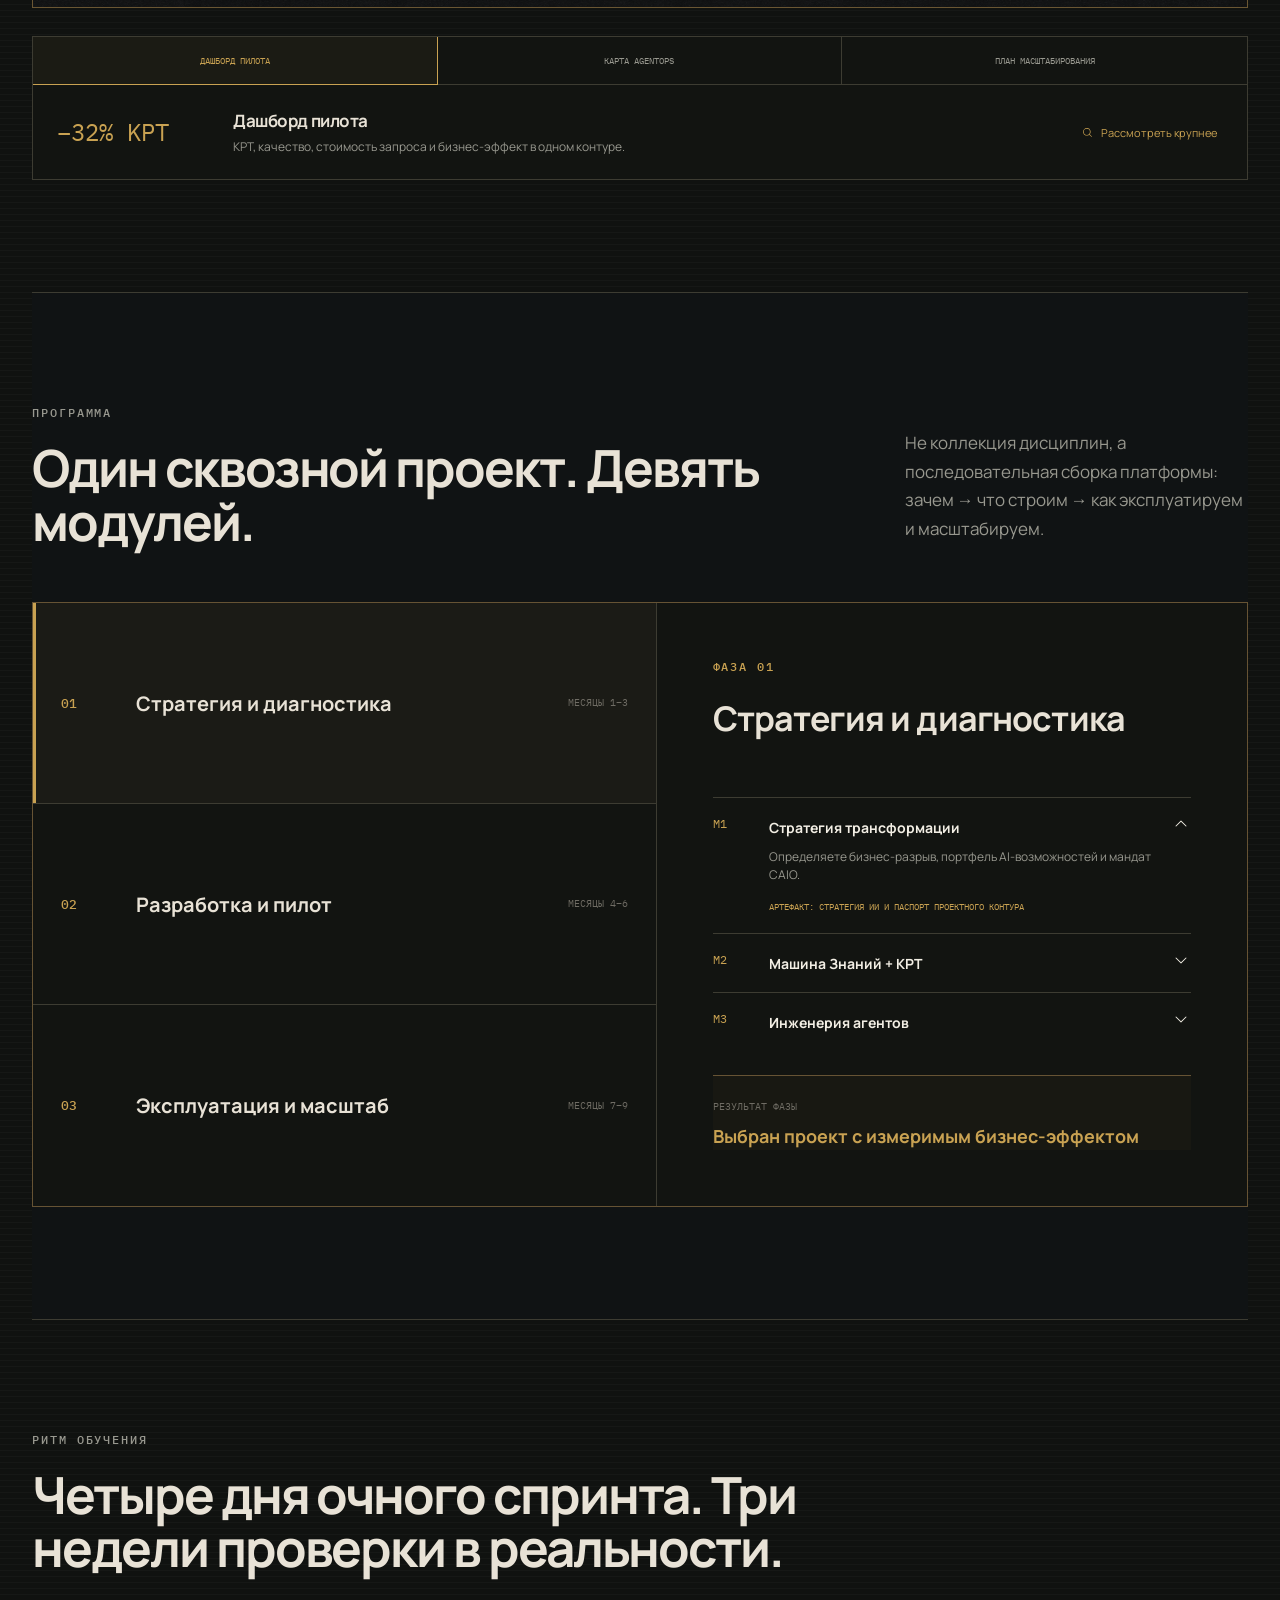
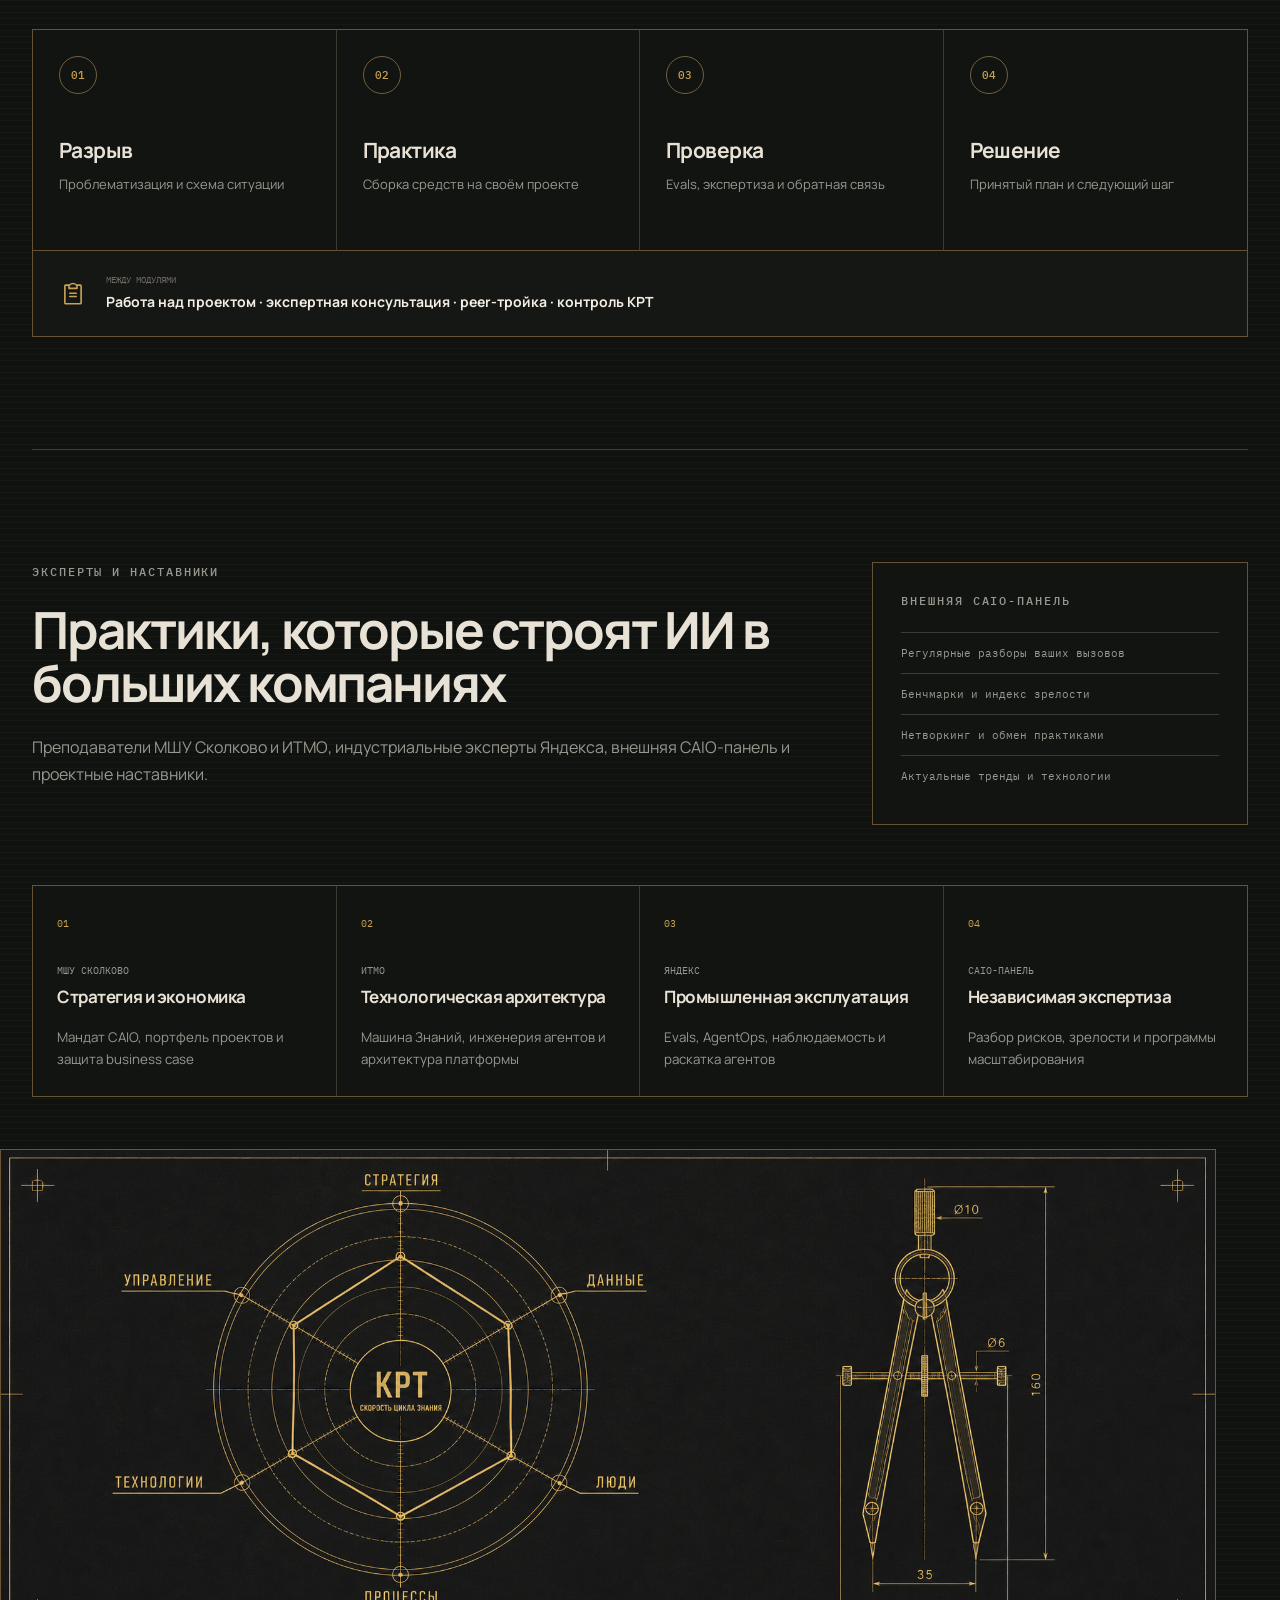
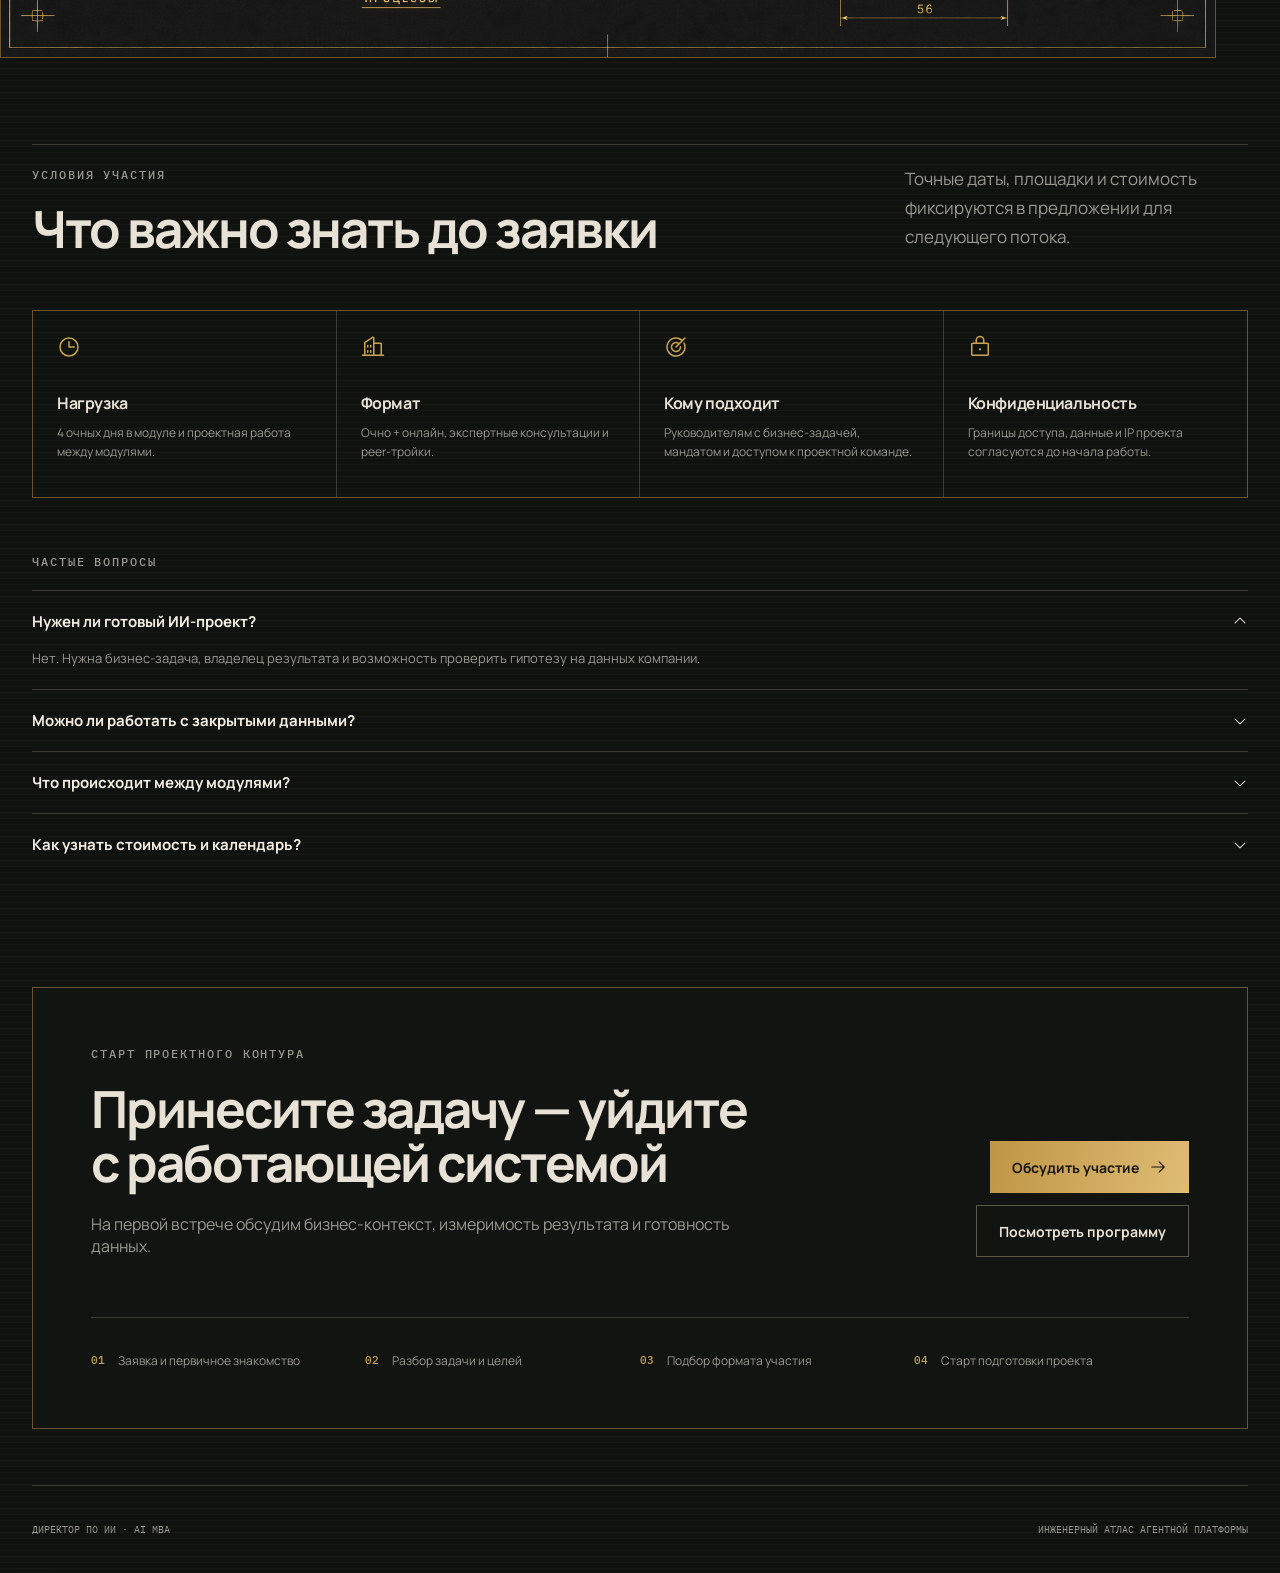
==== commit 38e5addd: "landing: deploy инженерного атласа" ====
--- a/index.html
+++ b/index.html
@@ -1,1351 +1,19 @@
-<!DOCTYPE html>
-<html lang="ru" data-theme="dark">
-<head>
-<script>
-(function(){
-  try {
-    var t = null;
-    var raw = localStorage.getItem('aimba_portal_v1');
-    if (raw) t = (JSON.parse(raw) || {}).theme;
-    if (t !== 'light' && t !== 'dark') t = localStorage.getItem('aimba_theme');
-    if (t === 'light' || t === 'dark') document.documentElement.setAttribute('data-theme', t);
-  } catch (e) {}
-})();
-</script>
-<meta charset="UTF-8">
-<meta name="viewport" content="width=device-width, initial-scale=1.0">
-<title>Директор по ИИ · AI MBA - программа агентной трансформации</title>
-<meta name="description" content="AI MBA - программа подготовки директоров по ИИ (CAIO), которые строят агентную производственную платформу компании. 9 модулей, 9 месяцев.">
-<link rel="icon" href="/favicon.svg" type="image/svg+xml">
-<meta property="og:type" content="website">
-<meta property="og:url" content="https://agentmba.ai/">
-<meta property="og:title" content="Директор по ИИ · AI MBA">
-<meta property="og:description" content="От разрозненных ИИ-пилотов к агентной платформе компании. 9 модулей, 36 дней, свой пилот с первого дня.">
-<meta property="og:image" content="https://agentmba.ai/favicon.svg">
-<meta name="twitter:card" content="summary">
-<meta name="twitter:title" content="Директор по ИИ · AI MBA">
-<meta name="twitter:description" content="От разрозненных ИИ-пилотов к агентной платформе. 9 модулей · 36 дней · свой пилот.">
-<link rel="preconnect" href="https://fonts.googleapis.com">
-<link rel="preconnect" href="https://fonts.gstatic.com" crossorigin>
-<link href="https://fonts.googleapis.com/css2?family=Geologica:wght@400;500;600;700&family=JetBrains+Mono:wght@400;500;600&display=swap" rel="stylesheet">
-<style>
-  :root,
-  [data-theme="dark"] {
-    --bg: #161513;
-    --bg-card: #1f1d1a;
-    --bg-hover: #27241f;
-    --border: #3a362f;
-    --text: #f3efe6;
-    --text-dim: #9a9488;
-    --text-muted: #6f6a60;
-    --accent: #c4a35a;
-    --accent-ink: #161513;
-    --focus: #e2c37a;
-    --nav-bg: rgba(22, 21, 19, 0.92);
-    --cta-bg: #c4a35a;
-    --cta-fg: #161513;
-    --pilot-bg: #101318;
-    --pilot-text: #9aa3ad;
-    --pilot-mute: #6a7380;
-    --pilot-ghost: rgba(180, 190, 202, 0.12);
-    --pilot-bar: #d4d7dc;
-    --pilot-bar-text: #16181c;
-    --pilot-grain: rgba(210, 220, 230, 0.045);
-    --plate-line: #3a362f;
-    --wheel-rim: #29251f;
-    --wheel-inner: #40382b;
-    --wheel-core: #1d1a16;
-    --font: "Geologica", "Helvetica Neue", sans-serif;
-    --mono: "JetBrains Mono", ui-monospace, monospace;
-    color-scheme: dark;
-  }
-  [data-theme="light"] {
-    --bg: #e7e5df;
-    --bg-card: #f4f2ec;
-    --bg-hover: #ebe8e0;
-    --border: #c9c4b8;
-    --text: #1a1916;
-    --text-dim: #5c5850;
-    --text-muted: #7a756b;
-    --accent: #8a6a28;
-    --accent-ink: #f4f2ec;
-    --focus: #8a6a28;
-    --nav-bg: rgba(231, 229, 223, 0.92);
-    --cta-bg: #8a6a28;
-    --cta-fg: #f4f2ec;
-    --pilot-bg: #c9ced6;
-    --pilot-text: #3a424c;
-    --pilot-mute: #5c6570;
-    --pilot-ghost: rgba(22, 28, 36, 0.08);
-    --pilot-bar: #1e2329;
-    --pilot-bar-text: #e6e8ec;
-    --pilot-grain: rgba(20, 28, 36, 0.06);
-    --plate-line: #c9c4b8;
-    --wheel-rim: #d3cdc0;
-    --wheel-inner: #b9aa88;
-    --wheel-core: #f4f2ec;
-    color-scheme: light;
-  }
-  * { box-sizing: border-box; margin: 0; padding: 0; }
-  html { scroll-behavior: smooth; }
-  body {
-    font-family: var(--font);
-    background: var(--bg);
-    color: var(--text);
-    line-height: 1.55;
-    font-size: 16px;
-    -webkit-font-smoothing: antialiased;
-  }
-  a:focus-visible, button:focus-visible {
-    outline: 2px solid var(--focus);
-    outline-offset: 3px;
-  }
-  .container { max-width: 1120px; margin: 0 auto; padding: 0 24px; }
-  section { padding: 72px 0; border-bottom: 1px solid var(--border); }
-
-  nav.topnav {
-    position: sticky; top: 0; z-index: 100;
-    background: var(--nav-bg);
-    backdrop-filter: blur(12px);
-    border-bottom: 1px solid var(--border);
-    padding: 10px 0;
-  }
-  nav.topnav .inner {
-    display: flex; align-items: center; justify-content: space-between;
-    gap: 16px;
-    max-width: 1120px; margin: 0 auto; padding: 0 24px;
-  }
-  .logo {
-    font-weight: 600; font-size: 15px; color: var(--text);
-    letter-spacing: -0.02em; text-decoration: none;
-  }
-  .logo span { color: var(--text-muted); font-weight: 400; }
-  .nav-links { display: flex; gap: 22px; align-items: center; }
-  .nav-links a {
-    color: var(--text-dim); text-decoration: none; font-size: 13px;
-    font-weight: 500;
-  }
-  .nav-links a:hover { color: var(--text); }
-  .nav-links a.portal { color: var(--accent); }
-  .theme-toggle {
-    display: inline-flex; align-items: center; justify-content: center;
-    min-width: 52px; height: 34px; padding: 0 10px; border-radius: 4px; flex-shrink: 0;
-    border: 1px solid var(--border); background: var(--bg-card);
-    color: var(--text-dim); cursor: pointer; line-height: 1;
-    font-family: var(--mono); font-size: 11px; font-weight: 500;
-    letter-spacing: 0.04em;
-  }
-  .theme-toggle:hover { border-color: var(--accent); color: var(--text); }
-
-  .rupture { border-bottom: 1px solid var(--border); }
-  .rupture-stage {
-    position: relative;
-    min-height: calc(100dvh - 55px);
-    height: calc(100dvh - 55px);
-    --split: 42%;
-    overflow: hidden;
-  }
-  .world {
-    position: absolute; inset: 0;
-    overflow: hidden;
-  }
-  .world.pilots {
-    background:
-      radial-gradient(90% 70% at 0% 18%, rgba(158, 186, 214, 0.10), transparent 52%),
-      radial-gradient(70% 50% at 30% 100%, rgba(20, 28, 38, 0.55), transparent 60%),
-      var(--pilot-bg);
-    color: var(--pilot-text);
-    clip-path: inset(0 calc(100% - var(--split)) 0 0);
-    z-index: 2;
-  }
-  .world.platform {
-    background:
-      radial-gradient(80% 70% at 78% 38%, rgba(196, 163, 90, 0.13), transparent 58%),
-      radial-gradient(50% 40% at 55% 100%, rgba(0, 0, 0, 0.28), transparent 70%),
-      var(--bg);
-    clip-path: inset(0 0 0 var(--split));
-    z-index: 1;
-  }
-  .pilot-grain {
-    position: absolute; inset: 0;
-    pointer-events: none;
-    background-image:
-      repeating-linear-gradient(
-        0deg,
-        transparent 0 3px,
-        var(--pilot-grain) 3px 4px
-      ),
-      repeating-linear-gradient(
-        90deg,
-        transparent 0 5px,
-        var(--pilot-grain) 5px 6px
-      );
-    mix-blend-mode: overlay;
-  }
-  .pilot-scan {
-    position: absolute; inset: 0;
-    pointer-events: none;
-    background: repeating-linear-gradient(
-      180deg,
-      transparent 0 9px,
-      rgba(190, 210, 230, 0.035) 9px 10px
-    );
-  }
-  .ghost {
-    position: absolute;
-    left: -8%;
-    top: -2%;
-    margin: 0;
-    font-family: var(--mono);
-    font-size: clamp(110px, 28vw, 340px);
-    font-weight: 600;
-    letter-spacing: -0.1em;
-    line-height: 0.74;
-    color: var(--pilot-ghost);
-    text-transform: lowercase;
-    white-space: nowrap;
-    pointer-events: none;
-  }
-  .ghost.g2 {
-    top: 34%;
-    left: -22%;
-    font-size: clamp(72px, 18vw, 220px);
-    letter-spacing: -0.14em;
-    opacity: 0.7;
-  }
-  .ghost.g3 {
-    top: 68%;
-    left: 6%;
-    font-size: clamp(56px, 12vw, 150px);
-    letter-spacing: -0.12em;
-    opacity: 0.45;
-  }
-  .debris {
-    position: absolute;
-    inset: 0;
-    list-style: none;
-    pointer-events: none;
-    font-family: var(--mono);
-    font-size: 10px;
-    font-weight: 500;
-    letter-spacing: 0.12em;
-    text-transform: uppercase;
-    color: var(--pilot-mute);
-  }
-  .debris li { position: absolute; white-space: nowrap; }
-  .debris .d1 { top: 11%; left: 6%; }
-  .debris .d2 { top: 19%; left: 48%; opacity: 0.7; }
-  .debris .d3 { top: 47%; left: 8%; }
-  .debris .d4 { top: 71%; left: 42%; opacity: 0.75; }
-  .debris .d5 { top: 86%; left: 10%; }
-  .stencils {
-    position: absolute;
-    left: -4%; right: 0;
-    top: 14%;
-    list-style: none;
-    display: flex;
-    flex-direction: column;
-    gap: 0;
-    pointer-events: none;
-  }
-  .stencils li {
-    display: flex;
-    align-items: center;
-    gap: 14px;
-    font-family: var(--mono);
-    font-size: clamp(12px, 1.35vw, 15px);
-    font-weight: 400;
-    letter-spacing: 0.01em;
-    background: var(--pilot-bar);
-    color: var(--pilot-bar-text);
-    padding: 12px 36px 12px 18px;
-    width: 86%;
-    white-space: nowrap;
-    margin-bottom: 6px;
-    box-shadow: 0 10px 28px rgba(0, 0, 0, 0.18);
-  }
-  .stencils li::before {
-    content: "";
-    width: 7px; height: 7px;
-    border-radius: 50%;
-    background: var(--pilot-bg);
-    flex: 0 0 auto;
-    box-shadow: inset 0 0 0 1px rgba(0, 0, 0, 0.18);
-  }
-  .stencils li b {
-    font-weight: 600;
-    letter-spacing: 0.05em;
-    text-transform: uppercase;
-    min-width: 11ch;
-  }
-  .stencils .s1 { width: 92%; padding-top: 18px; padding-bottom: 18px; font-size: clamp(14px, 1.7vw, 19px); }
-  .stencils .s2 { width: 70%; margin-left: 9%; margin-top: -2px; }
-  .stencils .s3 { width: 104%; padding-top: 15px; padding-bottom: 15px; margin-left: -6%; }
-  .stencils .s4 { width: 61%; margin-left: 14%; margin-top: -4px; }
-  .stencils .s5 { width: 118%; padding-top: 20px; padding-bottom: 20px; font-size: clamp(15px, 1.9vw, 22px); margin-left: -10%; }
-  .stencils .s6 { width: 73%; margin-left: 18%; }
-  .stencils .s7 { width: 88%; margin-top: -3px; }
-  .stencils .s8 { width: 54%; margin-left: 7%; opacity: 0.88; }
-  .pilots-name {
-    position: absolute; left: 28px; bottom: 88px; z-index: 1;
-    font-family: var(--mono); font-size: 11px; font-weight: 500;
-    letter-spacing: 0.16em; text-transform: uppercase;
-    color: var(--pilot-mute);
-  }
-  .plate {
-    position: absolute;
-    inset: 16px 18px 88px 18px;
-    border: 1px solid var(--plate-line);
-    pointer-events: none;
-  }
-  .plate::after {
-    content: "";
-    position: absolute;
-    inset: 6px;
-    border: 1px solid color-mix(in srgb, var(--accent) 38%, transparent);
-  }
-  .dossier {
-    position: absolute;
-    right: 3%;
-    top: 16%;
-    width: min(40vw, 460px);
-    height: 58%;
-    pointer-events: none;
-  }
-  .dossier .sheet {
-    position: absolute;
-    inset: 0;
-    border: 1px solid var(--plate-line);
-    background: color-mix(in srgb, var(--bg-card) 92%, var(--accent));
-  }
-  .dossier .s-a {
-    transform: translate(22px, -16px) rotate(2.4deg);
-    opacity: 0.42;
-  }
-  .dossier .s-b {
-    transform: translate(10px, -5px) rotate(-1.1deg);
-    opacity: 0.72;
-    border-color: color-mix(in srgb, var(--accent) 42%, var(--plate-line));
-  }
-  .dossier .s-c {
-    background:
-      repeating-linear-gradient(
-        180deg,
-        transparent 0 27px,
-        color-mix(in srgb, var(--accent) 9%, transparent) 27px 28px
-      ),
-      var(--bg-card);
-    box-shadow:
-      inset 0 0 0 1px color-mix(in srgb, var(--accent) 22%, transparent),
-      0 18px 40px rgba(0, 0, 0, 0.22);
-  }
-  .dossier .s-c::before {
-    content: "";
-    position: absolute;
-    left: 0; top: 0; bottom: 0;
-    width: 7px;
-    background: var(--accent);
-  }
-  .platform-sheet {
-    position: absolute;
-    left: 45%;
-    right: 6%;
-    top: 0; bottom: 88px;
-    display: flex;
-    flex-direction: column;
-    justify-content: center;
-    gap: 20px;
-    padding: clamp(28px, 5vh, 48px) 0;
-    max-width: 38rem;
-    pointer-events: auto;
-    z-index: 2;
-  }
-  .platform-sheet h1 {
-    font-size: clamp(32px, 4.6vw, 62px);
-    line-height: 0.98;
-    letter-spacing: -0.045em;
-    font-weight: 700;
-    margin: 0;
-  }
-  .platform-sheet .lede {
-    font-size: 17px;
-    line-height: 1.45;
-    color: var(--text-dim);
-    max-width: 34ch;
-  }
-  .platform-rule {
-    width: 72px;
-    height: 2px;
-    background: var(--accent);
-  }
-  .platform-mark {
-    font-family: var(--mono);
-    font-size: 10px;
-    font-weight: 500;
-    letter-spacing: 0.16em;
-    text-transform: uppercase;
-    color: var(--text-muted);
-  }
-  .hero-cta { display: flex; flex-wrap: wrap; gap: 10px; }
-  .btn-primary, .btn-ghost {
-    display: inline-flex; align-items: center; text-decoration: none;
-    padding: 11px 18px; border-radius: 4px; font-weight: 600; font-size: 14px;
-  }
-  .btn-primary { background: var(--cta-bg); color: var(--cta-fg); }
-  .btn-primary:hover { filter: brightness(1.06); }
-  .btn-ghost { border: 1px solid var(--border); color: var(--text); }
-  .btn-ghost:hover { border-color: var(--accent); }
-
-  .rupture-blade {
-    position: absolute;
-    top: 0; bottom: 72px;
-    left: var(--split);
-    width: 1px; margin-left: -0.5px;
-    background: var(--accent);
-    z-index: 3;
-    pointer-events: none;
-    box-shadow: 0 0 18px color-mix(in srgb, var(--accent) 35%, transparent);
-  }
-  .rupture-rail {
-    position: absolute;
-    left: 20px; right: 20px;
-    bottom: 0;
-    height: 72px;
-    z-index: 4;
-    cursor: pointer;
-    touch-action: none;
-    user-select: none;
-  }
-  .rupture-rail .rail-bed {
-    position: absolute;
-    left: 0; right: 0;
-    top: 18px;
-    height: 14px;
-    background: repeating-linear-gradient(
-      90deg,
-      color-mix(in srgb, var(--accent) 70%, transparent) 0 1px,
-      transparent 1px 11px
-    );
-    mask-image: linear-gradient(90deg, transparent, #000 6%, #000 94%, transparent);
-    -webkit-mask-image: linear-gradient(90deg, transparent, #000 6%, #000 94%, transparent);
-    pointer-events: none;
-  }
-  .rupture-rail .rail-groove {
-    position: absolute;
-    left: 0; right: 0;
-    top: 24px;
-    height: 2px;
-    background: var(--accent);
-    pointer-events: none;
-  }
-  .rupture-handle {
-    position: absolute;
-    top: auto; bottom: 14px;
-    left: var(--split);
-    width: 148px; height: 48px;
-    margin-left: -74px;
-    z-index: 5; border: 0; padding: 0;
-    background: transparent; cursor: grab;
-    font-family: inherit;
-    touch-action: none;
-    user-select: none;
-    display: flex;
-    flex-direction: column;
-    align-items: center;
-    justify-content: flex-end;
-    gap: 6px;
-  }
-  .rupture-handle:active { cursor: grabbing; }
-  .rupture-handle .knob {
-    width: 16px; height: 16px;
-    background: var(--accent);
-    border: 2px solid var(--bg);
-    box-shadow: 0 0 0 1px var(--accent);
-    transform: rotate(45deg);
-    pointer-events: none;
-  }
-  .rupture-handle .vernier {
-    font-style: normal;
-    font-family: var(--mono);
-    font-size: 10px; font-weight: 600; letter-spacing: 0.16em;
-    text-transform: uppercase;
-    color: var(--accent-ink);
-    background: var(--accent);
-    border: 1px solid var(--accent);
-    padding: 6px 12px;
-    white-space: nowrap;
-    pointer-events: none;
-  }
-
-  .section-label {
-    font-family: var(--mono);
-    color: var(--accent); font-size: 12px; font-weight: 500;
-    letter-spacing: 0.08em; text-transform: uppercase; margin-bottom: 12px;
-  }
-  h2 {
-    font-size: 34px; line-height: 1.2; letter-spacing: -0.03em;
-    font-weight: 600; margin-bottom: 16px;
-  }
-  .section-intro { font-size: 17px; color: var(--text-dim); max-width: 680px; margin-bottom: 36px; }
-
-  .module-rail {
-    display: flex; overflow-x: auto; border: 1px solid var(--border);
-    scrollbar-width: thin;
-  }
-  .module-rail article {
-    flex: 0 0 210px;
-    padding: 20px 16px 24px;
-    border-right: 1px solid var(--border);
-    background: var(--bg-card);
-  }
-  .module-rail article:last-child { border-right: none; }
-  .module-rail .num {
-    font-family: var(--mono);
-    font-size: 12px; font-weight: 600; color: var(--accent);
-    margin-bottom: 10px;
-  }
-  .module-rail .title { font-weight: 600; font-size: 15px; line-height: 1.3; margin-bottom: 8px; }
-  .module-rail .days {
-    font-family: var(--mono);
-    font-size: 11px; color: var(--text-muted); margin-bottom: 12px;
-  }
-  .module-rail .question {
-    font-size: 13px; color: var(--text-dim); line-height: 1.45;
-  }
-
-  .phases { display: grid; gap: 0; border: 1px solid var(--border); }
-  .phase {
-    display: grid; grid-template-columns: 160px 1fr;
-    gap: 24px; padding: 22px 24px;
-    border-bottom: 1px solid var(--border);
-    background: var(--bg-card);
-  }
-  .phase:last-of-type { border-bottom: none; }
-  .phase .k {
-    font-family: var(--mono);
-    font-size: 12px; font-weight: 500; color: var(--accent);
-    letter-spacing: 0.04em; text-transform: uppercase;
-  }
-  .phase h3 { font-size: 17px; font-weight: 600; margin-bottom: 6px; }
-  .phase p { font-size: 14px; color: var(--text-dim); line-height: 1.55; }
-
-  .day-bar {
-    display: grid; grid-template-columns: repeat(4, 1fr);
-    margin-top: 16px; border: 1px solid var(--border);
-  }
-  .day-bar div {
-    padding: 16px 18px;
-    border-right: 1px solid var(--border);
-    background: var(--bg);
-  }
-  .day-bar div:last-child { border-right: none; }
-  .day-bar .n {
-    font-family: var(--mono);
-    font-size: 11px; font-weight: 600; color: var(--accent); margin-bottom: 6px;
-  }
-  .day-bar .t { font-size: 14px; font-weight: 600; }
-
-  .platform-note {
-    margin-top: 20px; padding: 18px 20px;
-    border-left: 2px solid var(--accent);
-    font-size: 15px; color: var(--text-dim); line-height: 1.55;
-  }
-
-  .partners { width: 100%; border-collapse: collapse; }
-  .partners th, .partners td {
-    text-align: left; padding: 14px 0;
-    border-bottom: 1px solid var(--border);
-    vertical-align: top;
-  }
-  .partners th {
-    font-family: var(--mono);
-    font-size: 11px; font-weight: 500; color: var(--text-muted);
-    letter-spacing: 0.06em; text-transform: uppercase;
-  }
-  .partners td.name { font-weight: 600; width: 28%; }
-  .partners td.mod {
-    font-family: var(--mono);
-    font-size: 12px; color: var(--accent); width: 18%;
-  }
-  .partners td.role { font-size: 14px; color: var(--text-dim); }
-
-  .cta-block { padding: 56px 0 8px; text-align: left; }
-  .cta-block h2 { margin-bottom: 12px; }
-  .cta-block p { color: var(--text-dim); font-size: 17px; max-width: 560px; margin-bottom: 24px; }
-  .cta-block .hero-cta { margin-bottom: 0; }
-
-  footer {
-    padding: 36px 24px 48px;
-    text-align: left;
-    color: var(--text-muted);
-    font-size: 13px; line-height: 1.7;
-    max-width: 1120px; margin: 0 auto;
-  }
-  footer a { color: var(--accent); text-decoration: none; }
-  footer a:hover { text-decoration: underline; }
-
-  @media (max-width: 900px) {
-    h2 { font-size: 26px; }
-    .rupture-stage {
-      height: auto;
-      min-height: 0;
-      display: flex;
-      flex-direction: column;
-    }
-    .world {
-      position: relative;
-      clip-path: none !important;
-      inset: auto;
-    }
-    .world.pilots { order: 1; min-height: 42vh; }
-    .world.platform { order: 2; }
-    .ghost { font-size: 72px; top: 8%; }
-    .ghost.g2, .ghost.g3, .debris { display: none; }
-    .stencils { top: 22%; gap: 5px; }
-    .stencils .s4, .stencils .s6, .stencils .s7, .stencils .s8 { display: none; }
-    .stencils li { width: 92% !important; margin-left: 0 !important; padding: 10px 16px; }
-    .plate, .dossier, .rupture-blade, .rupture-rail, .rupture-handle { display: none; }
-    .world.platform {
-      box-shadow: inset 0 0 0 1px var(--plate-line);
-      padding: 0;
-    }
-    .platform-sheet {
-      position: relative;
-      left: auto; right: auto; top: auto; bottom: auto;
-      display: flex;
-      flex-direction: column;
-      width: 100%;
-      min-width: 0;
-      max-width: none;
-      padding: 36px 24px 44px;
-      justify-content: flex-start;
-    }
-    .platform-copy { min-width: 0; }
-    .platform-sheet .lede { max-width: none; }
-    .platform-sheet h1 { font-size: 28px; }
-    .pilots-name { bottom: 20px; }
-    .day-bar, .phase { grid-template-columns: 1fr; }
-    .day-bar div, .phase {
-      border-right: none;
-      border-bottom: 1px solid var(--border);
-    }
-    .day-bar div:last-child, .phase:last-of-type { border-bottom: none; }
-    .nav-links { display: none; }
-    section { padding: 52px 0; }
-    .partners td.name, .partners td.mod, .partners td.role { display: block; width: auto; }
-    .partners td.mod { padding-top: 0; }
-  }
-
-
-  .module-rail article { cursor: pointer; }
-  .module-rail article:hover { background: var(--bg-hover); }
-  .module-rail .more {
-    display: block; margin-top: 12px;
-    font-family: var(--mono);
-    font-size: 11px; font-weight: 500; color: var(--accent);
-  }
-  .mod-overlay {
-    position: fixed; inset: 0; z-index: 200; display: none;
-    align-items: flex-start; justify-content: center; padding: 6vh 20px;
-    background: rgba(22, 21, 19, 0.72); backdrop-filter: blur(6px); overflow-y: auto;
-  }
-  [data-theme="light"] .mod-overlay { background: rgba(26, 25, 22, 0.42); }
-  .mod-overlay.open { display: flex; }
-  .mod-card {
-    width: 100%; max-width: 720px; background: var(--bg-card);
-    border: 1px solid var(--border); border-radius: 4px;
-    padding: 28px 32px 34px;
-  }
-  .mod-card .mclose {
-    float: right; background: transparent; border: 1px solid var(--border);
-    color: var(--text-dim); width: 34px; height: 34px; border-radius: 4px;
-    cursor: pointer; font-size: 18px; line-height: 1;
-  }
-  .mod-card .mclose:hover { color: var(--text); border-color: var(--accent); }
-  .mod-num {
-    font-family: var(--mono);
-    font-size: 12px; font-weight: 600; color: var(--accent); letter-spacing: .08em;
-  }
-  .mod-title {
-    font-size: 26px; font-weight: 600; margin: 6px 0 4px; letter-spacing: -.02em;
-  }
-  .mod-days { font-size: 13px; color: var(--text-muted); margin-bottom: 18px; }
-  .mod-metaphor {
-    font-size: 15px; color: var(--text);
-    border-left: 2px solid var(--accent);
-    padding: 12px 16px; margin-bottom: 18px;
-  }
-  .mod-card p { color: var(--text-dim); font-size: 15px; margin-bottom: 14px; }
-  .mod-h {
-    font-family: var(--mono);
-    font-size: 11px; font-weight: 500; text-transform: uppercase;
-    letter-spacing: .08em; color: var(--text-dim); margin: 22px 0 12px;
-  }
-  .mod-shift { display: flex; gap: 10px; flex-wrap: wrap; }
-  .mod-shift .from, .mod-shift .to {
-    flex: 1; min-width: 200px; border: 1px solid var(--border);
-    border-radius: 4px; padding: 12px 14px; font-size: 13.5px; line-height: 1.5;
-  }
-  .mod-shift .from { color: var(--text-muted); }
-  .mod-shift .to { color: var(--text); border-color: var(--accent); }
-  .mod-shift .lbl { display: block; font-size: 11px; text-transform: uppercase; letter-spacing: .08em; margin-bottom: 6px; color: var(--text-muted); }
-  .mod-art { list-style: none; display: flex; flex-direction: column; gap: 9px; }
-  .mod-art li { position: relative; padding-left: 24px; font-size: 14px; color: var(--text); }
-  .mod-art li::before { content: "-"; position: absolute; left: 0; color: var(--accent); font-weight: 700; }
-  .mod-art.alt li::before { content: "→"; color: var(--accent); }
-  .mod-roi {
-    font-size: 13.5px; line-height: 1.55; color: var(--text-dim);
-    border-left: 2px solid var(--accent);
-    padding: 10px 14px; margin-bottom: 16px;
-  }
-  .mod-roi .lbl { display: block; font-size: 11px; text-transform: uppercase; letter-spacing: .08em; margin-bottom: 4px; color: var(--accent); }
-  .mod-daylist { list-style: none; display: flex; flex-direction: column; gap: 8px; }
-  .mod-daylist li { font-size: 14px; color: var(--text); line-height: 1.5; }
-  .mod-daylist li b { color: var(--accent); font-weight: 600; }
-  .mod-note { color: var(--text-dim); font-size: 14px; line-height: 1.6; }
-  .mod-cta { margin-top: 26px; display: flex; gap: 12px; flex-wrap: wrap; }
-  .mod-cta a {
-    text-decoration: none; font-size: 13px; font-weight: 600;
-    padding: 10px 18px; border-radius: 4px;
-  }
-  .mod-cta .primary { background: var(--cta-bg); color: var(--cta-fg); }
-  .mod-cta .ghost { border: 1px solid var(--border); color: var(--text); }
-
-  @media (prefers-reduced-motion: reduce) {
-    html { scroll-behavior: auto; }
-    * { transition: none !important; }
-    .rupture-handle { transition: none; }
-  }
-</style>
-</head>
-<body>
-
-<nav class="topnav">
-  <div class="inner">
-    <a class="logo" href="#">Директор по ИИ <span>· AI MBA</span></a>
-    <div class="nav-links">
-      <a href="#modules">Программа</a>
-      <a href="#how">Как устроено</a>
-      <a href="#partners">Партнёры</a>
-      <a class="portal" href="portal/">Портал слушателя</a>
-    </div>
-    <button type="button" class="theme-toggle" id="themeToggle" aria-label="Переключить тему">свет</button>
-  </div>
-</nav>
-
-<div class="rupture">
-  <div class="rupture-stage" id="ruptureStage" style="--split:42%;">
-    <div class="world platform">
-      <div class="plate" aria-hidden="true"></div>
-      <div class="dossier" aria-hidden="true">
-        <span class="sheet s-a"></span>
-        <span class="sheet s-b"></span>
-        <span class="sheet s-c"></span>
-      </div>
-      <div class="platform-sheet">
-        <div class="platform-copy">
-          <h1>Следующий кейс<br>не начинается с нуля.</h1>
-        </div>
-        <span class="platform-rule" aria-hidden="true"></span>
-        <p class="lede">Опыт агентов возвращается в Машину Знаний. Следующий запуск быстрее, дешевле и безопаснее.</p>
-        <div class="hero-cta">
-          <a class="btn-primary" href="tools/maturity/">Оценить зрелость компании</a>
-          <a class="btn-ghost" href="#how">Как устроено</a>
-        </div>
-        <p class="platform-mark">МШУ Сколково · ИТМО · Яндекс</p>
-      </div>
-    </div>
-    <div class="world pilots">
-      <div class="pilot-grain" aria-hidden="true"></div>
-      <div class="pilot-scan" aria-hidden="true"></div>
-      <p class="ghost g1" aria-hidden="true">пилоты</p>
-      <p class="ghost g2" aria-hidden="true">пилоты</p>
-      <p class="ghost g3" aria-hidden="true">пилоты</p>
-      <ul class="debris" aria-hidden="true">
-        <li class="d1">eval нет</li>
-        <li class="d2">owner: none</li>
-        <li class="d3">faq × 3</li>
-        <li class="d4">tokens 1.2m</li>
-        <li class="d5">tco ?</li>
-      </ul>
-      <ul class="stencils" aria-hidden="true">
-        <li class="s1"><b>ChatGPT</b> у аналитика. владельца нет</li>
-        <li class="s2"><b>Copilot</b> в IDE. другой промпт</li>
-        <li class="s3"><b>Slack</b> FAQ отдела продаж</li>
-        <li class="s4"><b>пилот HR</b> тот же FAQ, другая модель</li>
-        <li class="s5"><b>12 инструментов</b> 0 контура</li>
-        <li class="s6"><b>TCO</b> неизвестен. eval нет</li>
-        <li class="s7"><b>blast radius</b> потом</li>
-        <li class="s8"><b>пилот №9</b> снова с нуля</li>
-      </ul>
-      <p class="pilots-name">коллекция пилотов</p>
-    </div>
-    <span class="rupture-blade" aria-hidden="true"></span>
-    <div class="rupture-rail" id="ruptureRail" aria-hidden="true">
-      <span class="rail-bed"></span>
-      <span class="rail-groove"></span>
-    </div>
-    <button type="button" class="rupture-handle" id="ruptureHandle"
-      role="slider" aria-label="Различать коллекцию пилотов и платформу"
-      aria-valuemin="18" aria-valuemax="82" aria-valuenow="42"
-      aria-valuetext="42 процента коллекция пилотов, 58 платформа">
-      <span class="knob" aria-hidden="true"></span>
-      <span class="vernier">различать</span>
-    </button>
-  </div>
-</div>
-
-<div class="container">
-
-<section id="modules">
-  <div class="section-label">Архитектура программы</div>
-  <h2>9 модулей по 4 дня, разнесены на 9 месяцев</h2>
-  <p class="section-intro">
-    Каждый модуль строит компонент агентной платформы. За 4-6 недель до проведения практики и кейсы адаптируются по диагностике группы, отрасли, технологическому радару и изменениям регулирования.
-  </p>
-
-  <div class="module-rail">
-    <article>
-      <div class="num">М1</div>
-      <div class="title">Стратегия трансформации в агентную компанию</div>
-      <div class="days">Дни 1-4 · МШУ Сколково</div>
-      <div class="question">Зачем компании агентная платформа и как её позиционировать?</div>
-    </article>
-    <article>
-      <div class="num">М2</div>
-      <div class="title">Машина Знаний + KPT</div>
-      <div class="days">Дни 5-8 · Авторский модуль</div>
-      <div class="question">Что становится предметом трансформации и как измерять работу со знанием?</div>
-    </article>
-    <article>
-      <div class="num">М3</div>
-      <div class="title">Инженерия агентов и мультиагентные системы</div>
-      <div class="days">Дни 9-12 · ИТМО</div>
-      <div class="question">Как спроектировать и испытать агента промышленного уровня?</div>
-    </article>
-    <article>
-      <div class="num">М4</div>
-      <div class="title">Архитектура агентной платформы</div>
-      <div class="days">Дни 13-16 · ИТМО + Яндекс</div>
-      <div class="question">Как перейти от отдельных кейсов к безопасной и экономичной платформе цифрового труда?</div>
-    </article>
-    <article>
-      <div class="num">М5</div>
-      <div class="title">Токеномика и закупочная стратегия платформы</div>
-      <div class="days">Дни 17-20 · МШУ Сколково</div>
-      <div class="question">Как обосновать платформу и устроить её токеномику?</div>
-    </article>
-    <article>
-      <div class="num">М6</div>
-      <div class="title">Орг-дизайн и трансформация под платформу</div>
-      <div class="days">Дни 21-24 · МШУ Сколково</div>
-      <div class="question">Как устроить команду и перевести компанию на agent-augmented модель?</div>
-    </article>
-    <article>
-      <div class="num">М7</div>
-      <div class="title">Регуляторика, AI Security, foresight</div>
-      <div class="days">Дни 25-28 · Внешние эксперты</div>
-      <div class="question">Как держать платформу в правовом поле и видеть горизонт 5-10 лет?</div>
-    </article>
-    <article>
-      <div class="num">М8</div>
-      <div class="title">AgentOps и операционная модель платформы</div>
-      <div class="days">Дни 29-32 · Яндекс</div>
-      <div class="question">Как эксплуатировать платформу как промышленный продукт?</div>
-    </article>
-    <article>
-      <div class="num">М9</div>
-      <div class="title">Защита программы платформы</div>
-      <div class="days">Дни 33-36 · Все партнёры + панель CAIO</div>
-      <div class="question">Готов ли выпускник возглавить трансформацию компании?</div>
-    </article>
-  </div>
-</section>
-
-<section id="how">
-  <div class="section-label">Как устроено</div>
-  <h2>Реальный проект начинается до первого дня</h2>
-  <p class="section-intro">
-    До старта вы фиксируете бизнес-проблему, метрику, владельца и данные.
-    Каждый месяц добавляет слой в пилот платформы вашей компании.
-  </p>
-
-  <div class="phases">
-    <div class="phase">
-      <div class="k">До старта</div>
-      <div>
-        <h3>Свой кейс, не учебный</h3>
-        <p>Проблема, метрика, владелец, данные и ограничения. Это и есть объект трансформации на все 9 месяцев.</p>
-      </div>
-    </div>
-    <div class="phase">
-      <div class="k">Каждый месяц</div>
-      <div>
-        <h3>4 очных дня по одной схеме</h3>
-        <p>Разрыв → сборка средств → проверка на своём проекте → защита. Схемы сначала от руки, ИИ помогает оформить уже собранное.</p>
-      </div>
-    </div>
-    <div class="phase">
-      <div class="k">Между модулями</div>
-      <div>
-        <h3>Пилот не останавливается</h3>
-        <p>Работа над платформой, peer-тройка по понедельникам, Agent of the Week. Гибрид: 60% очно, 40% онлайн · около 900 часов.</p>
-      </div>
-    </div>
-  </div>
-
-  <div class="day-bar">
-    <div><div class="n">День 1</div><div class="t">Ситуация и разрыв</div></div>
-    <div><div class="n">День 2</div><div class="t">Пленарная сборка</div></div>
-    <div><div class="n">День 3</div><div class="t">Практика на своём проекте</div></div>
-    <div><div class="n">День 4</div><div class="t">Защита и ярмарка решений</div></div>
-  </div>
-
-  <div class="platform-note">
-    Программа сама работает на агентной платформе: той же, которой учит.
-    Слушатели видят промпты, эвалы и инциденты изнутри. Средства мышления одни:
-    различать / иметь средство / быть уверенным.
-  </div>
-</section>
-
-<section id="partners">
-  <div class="section-label">Партнёрская сеть</div>
-  <h2>МШУ Сколково · ИТМО · Яндекс + панель CAIO</h2>
-  <p class="section-intro">
-    Уникальная комбинация бизнес-школы, технического вуза, индустрии. Для финальной защиты: внешняя панель действующих CAIO других компаний.
-  </p>
-
-  <table class="partners">
-    <thead>
-      <tr>
-        <th>Партнёр</th>
-        <th>Модули</th>
-        <th>Роль</th>
-      </tr>
-    </thead>
-    <tbody>
-      <tr>
-        <td class="name">МШУ Сколково</td>
-        <td class="mod">М1, М5, М6</td>
-        <td class="role">Московская школа управления Сколково. Стратегия, токеномика, орг-дизайн. Связь с CEO и бордами.</td>
-      </tr>
-      <tr>
-        <td class="name">ИТМО</td>
-        <td class="mod">М3, М4</td>
-        <td class="role">Инженерия агентов + архитектура. Магистранты.</td>
-      </tr>
-      <tr>
-        <td class="name">Яндекс</td>
-        <td class="mod">М4, М8</td>
-        <td class="role">Архитектура + AgentOps. Лидер AI Platform в России.</td>
-      </tr>
-      <tr>
-        <td class="name">Внешние эксперты</td>
-        <td class="mod">М7</td>
-        <td class="role">Регуляторика + AI Security. Минцифры, юристы, CISO.</td>
-      </tr>
-      <tr>
-        <td class="name">Внешняя панель CAIO</td>
-        <td class="mod">М9</td>
-        <td class="role">Действующие директора по ИИ внешних компаний. Не методологи, практики.</td>
-      </tr>
-    </tbody>
-  </table>
-</section>
-
-<section style="border-bottom: none;">
-  <div class="cta-block">
-    <h2>Строить платформу, а не коллекцию пилотов</h2>
-    <p>Унесёте работающий пилот агентной платформы своей компании и готовность защитить его перед советом директоров.</p>
-    <div class="hero-cta">
-      <a class="btn-primary" href="tools/maturity/">Оценить зрелость компании</a>
-      <a class="btn-ghost" href="portal/">Портал слушателя</a>
-    </div>
-  </div>
-</section>
-
-</div>
-
-<footer>
-  Директор по ИИ · AI MBA v3.1 · Программа агентной трансформации<br>
-  <a href="portal/">Портал слушателя</a> ·
-  <a href="tools/maturity/">AI Maturity Self-Assessment</a><br>
-  Сборка v3.1
-</footer>
-
-<div class="mod-overlay" id="modOverlay">
-  <div class="mod-card" id="modCard"></div>
-</div>
-
-<script>
-  function applyTheme(theme) {
-    theme = theme === 'light' ? 'light' : 'dark';
-    document.documentElement.setAttribute('data-theme', theme);
-    var btn = document.getElementById('themeToggle');
-    if (btn) btn.textContent = theme === 'light' ? 'тьма' : 'свет';
-    try { localStorage.setItem('aimba_theme', theme); } catch (e) {}
-    try {
-      var raw = localStorage.getItem('aimba_portal_v1');
-      if (raw) {
-        var d = JSON.parse(raw);
-        d.theme = theme;
-        localStorage.setItem('aimba_portal_v1', JSON.stringify(d));
-      }
-    } catch (e) {}
-  }
-  function toggleTheme() {
-    var cur = document.documentElement.getAttribute('data-theme') === 'light' ? 'light' : 'dark';
-    applyTheme(cur === 'light' ? 'dark' : 'light');
-  }
-  var themeBtn = document.getElementById('themeToggle');
-  if (themeBtn) themeBtn.addEventListener('click', toggleTheme);
-  applyTheme(document.documentElement.getAttribute('data-theme') || 'dark');
-
-  /* ── Описания модулей: клик по плитке открывает модалку ── */
-  const MODULES = {
-    1: {
-      num: '01', title: 'Стратегия трансформации в агентную компанию', days: 'Дни 1–4 · МШУ Сколково',
-      metaphor: 'Агентный ИИ — двигатель, но двигатель ещё не машина.',
-      body: [
-        'Большинство компаний внедряют ИИ как «двигатель» — мощный, но прикрученный к старой конструкции. Двигатель ещё не машина: без шасси, трансмиссии и руля он никуда не везёт.',
-        'Модуль о том, зачем компании агентная платформа и как позиционировать её на уровне стратегии, а не разрозненных пилотов. Вы различаете, где ИИ создаёт реальную ценность, а где — театр эффективности, и выбираете объект трансформации.',
-        'ROI считается не от интереса к теме, а от защитимого экономического эффекта перед CEO/CFO. Если эффект нельзя посчитать — объект выбран плохо.'
-      ],
-      shift: { from: '«Мы внедряем ИИ в процессы»', to: '«Мы перестраиваем компанию вокруг агентной платформы»' },
-      artifact: ['Стратегическая карта трансформации', 'Выбранный объект пилота', 'Baseline AI-зрелости (L0–L5)', 'Расчёт потенциального ROI', 'Черновик worksheet «Моя компания»']
-    },
-    2: {
-      num: '02', title: 'Машина Знаний на агентной платформе', days: 'Дни 5–8 · Авторский модуль',
-      metaphor: 'Компания без Машины Знаний — организм без нервной системы.',
-      body: [
-        'Органы есть, но сигналы не проходят, а реакции случайны. Без Машины Знаний компания не производит решения как поток — только разовые ответы.',
-        'Модуль о том, что именно трансформируется: как платформа превращается в производственную Машину Знаний. Вводится новая единица анализа — KPT (пропускная способность производства знания).',
-        'Вы раскладываете ключевой процесс на этапы и считаете, сколько знания он производит за единицу времени и стоимости — и где узкие места.'
-      ],
-      shift: { from: '«ИИ помогает отдельным сотрудникам»', to: '«Машина Знаний производит решения как поток»' },
-      artifact: ['Карта процесса производства знания', 'Baseline и целевой KPT', 'Декомпозиция по этапам', 'Карта узких мест', 'Гипотезы автоматизации']
-    },
-    3: {
-      num: '03', title: 'Инженерия агентов и мультиагентных систем', days: 'Дни 9–12 · ИТМО',
-      metaphor: 'Агент без eval и контроля — не сотрудник, а риск.',
-      body: [
-        'Промпт, который «вроде работает», в проде превращается в неуправляемый риск. Цифровой сотрудник без проверок — это не сотрудник.',
-        'Модуль о том, что должно быть создано и приносить ценность: как строить агентов промышленного уровня — инструменты, память, многошаговые сценарии, мультиагентные системы — и как доказывать их качество.',
-        'Центральная дисциплина — evals: вы намеренно ломаете мультиагентную систему, находите по трейсам источник каскадной ошибки, оцениваете blast radius и автоматизируете проверку восстановления.'
-      ],
-      shift: { from: '«Мы написали промпт, который работает»', to: '«У нас есть агент с eval, контролем и границами»' },
-      artifact: ['Рабочий прототип агента', 'Eval-набор', 'Failure-injection тест', 'Отчёт о каскадировании ошибки', 'План восстановления']
-    },
-    4: {
-      num: '04', title: 'Архитектура агентной платформы', days: 'Дни 13–16 · ИТМО + Яндекс',
-      metaphor: 'Нельзя строить платформу как самострой из API.',
-      body: [
-        'Соединить пару API скриптами — это не платформа, а самострой. Он рушится при первой же нагрузке, смене модели или требовании безопасности. К этому модулю вы уже строили агентов и МЗ руками — и почувствовали, какой базы им не хватает.',
-        'Модуль начинается с Data Governance и правовой рамки: какие данные допустимы, где они могут обрабатываться и какие ограничения задают архитектуру. Затем — варианты in-house, российского облака и внешних API, сайзинг, FinOps и TCO.',
-        'Финал — C-level защита четырёх вариантов: in-house, российское облако, внешний API и гибрид. Вы сравниваете Data Governance, TCO, lock-in, безопасность и скорость запуска и фиксируете выбор в Architecture Decision Record.'
-      ],
-      shift: { from: '«У нас есть интеграции с ИИ»', to: '«У нас есть архитектура платформы со слоями и контрактами»' },
-      artifact: ['Карта Data Governance', 'Архитектурный канвас', 'Сравнение четырёх вариантов развёртывания', 'Architecture Decision Record', 'MCP-сервер и security-границы']
-    },
-    5: {
-      num: '05', title: 'Токеномика и закупочная стратегия платформы', days: 'Дни 17–20 · МШУ Сколково',
-      metaphor: 'Экономика ИИ начинается не с ROI, а с цены мышления.',
-      body: [
-        'Прежде чем считать ROI-презентацию, нужно понять цену мышления — стоимость каждого вызова, токена и шага рассуждения. Иначе экономика платформы — иллюзия.',
-        'Вы создаёте авторский фреймворк из пяти уровней: стоимость токена → вызова → полезного действия → workflow → единицы знания или решения. В расчёт входят цена ошибки, повторного выполнения и человеческой проверки.',
-        'Затем вы исследуете новые бизнес-модели, возникающие при удешевлении машинного мышления, и защищаете экономику платформы.'
-      ],
-      shift: { from: '«ИИ — это статья расходов на лицензии»', to: '«У платформы есть токеномика и управляемая себестоимость»' },
-      artifact: ['Фреймворк экономики цифрового труда', 'Стоимость полезного действия и единицы знания', 'Карта новых бизнес-моделей', 'План закупок', 'TCO/ROI платформы']
-    },
-    6: {
-      num: '06', title: 'Орг-дизайн и трансформация под платформу', days: 'Дни 21–24 · МШУ Сколково',
-      metaphor: 'Нельзя внедрить агентов в старую организационную коробку.',
-      body: [
-        'Старая структура отторгает агентов как чужеродное тело: непонятно, кто владеет, кто отвечает, кто принимает решения. Технология ломается об организацию.',
-        'М6 отвечает именно за людей: роли, ответственность, сопротивление и человеко-агентную operating model. Технический жизненный цикл и обновления платформы относятся к М8.',
-        'Вы проектируете организационную машину под платформу и план перехода — с честной оценкой сопротивления.'
-      ],
-      shift: { from: '«Добавим ИИ-инструменты сотрудникам»', to: '«Перестроим организацию под человеко-агентную работу»' },
-      artifact: ['СРТ — схема ролей команды продукта (пофамильно + gap-анализ)', 'Org-схема команды платформы + RACI', 'План найма на 18 месяцев', 'Стратегия change management', 'Дизайн agent-augmented операционной модели']
-    },
-    7: {
-      num: '07', title: 'Регуляторика, AI Security, foresight', days: 'Дни 25–28 · Внешние эксперты',
-      metaphor: 'Агентная платформа без безопасности — поверхность атаки.',
-      body: [
-        'Без безопасности платформа — это не актив, а большая поверхность атаки: prompt injection, утечки данных, неконтролируемые действия агентов.',
-        'Регуляторика проходит через всю программу: данные, интеллектуальная собственность, внутренние политики, реестровое ПО и AI Security влияют на решения с первых модулей.',
-        'В М7 эта линия собирается в целостную систему: threat modeling, контроль доступа, red teaming, комплаенс и foresight. Содержание актуализируется непосредственно перед проведением по действующим законам и разъяснениям.'
-      ],
-      shift: { from: '«Безопасность добавим потом»', to: '«Security и регуляторика заложены в архитектуру с первого дня»' },
-      artifact: ['Threat model', 'Классификация данных', 'Security controls', 'Runbook инцидентов', 'Red-team отчёт', 'Roadmap зрелости']
-    },
-    8: {
-      num: '08', title: 'AgentOps и операционная модель платформы', days: 'Дни 29–32 · Яндекс',
-      metaphor: 'Агент в проде — это не проект, а операционная обязанность.',
-      body: [
-        'Запустить агента в прод — не финал проекта, а начало операционной обязанности: его нужно наблюдать, чинить, оплачивать и отвечать за него.',
-        'В отличие от М6 про людей и организацию, М8 управляет технической системой: изменениями, релизами, evals, observability, FinOps, governance, инцидентами и выводом компонентов из эксплуатации.',
-        'Вы разбираете реальные инциденты и FinOps-данные программы, строите операционную модель AgentOps и контур управления TCO промышленной эксплуатации.'
-      ],
-      shift: { from: '«Мы сделали и запустили агента»', to: '«Мы эксплуатируем платформу как промышленный продукт»' },
-      artifact: ['Операционная модель платформы', 'Радар устаревания компонентов', 'Дашборд observability', 'FinOps/TCO-контур', 'Incident runbook']
-    },
-    9: {
-      num: '09', title: 'Защита программы платформы', days: 'Дни 33–36 · Все партнёры + панель CAIO',
-      metaphor: 'Защищается не стратегия, а готовность возглавить трансформацию.',
-      body: [
-        'На финале защищается не красивая стратегия, а ваша готовность лично возглавить трансформацию компании в агентную.',
-        'Модуль-кульминация: вы собираете всё в защитимую Программу платформы и защищаете её перед панелью CAIO и партнёров.',
-        'Любое утверждение — с расчётом, гипотезой, данными или демонстрацией. Это переход в позицию директора платформы.'
-      ],
-      shift: { from: '«Я понимаю, как работает ИИ»', to: '«Я готов возглавить построение агентной платформы компании»' },
-      artifact: ['Программа платформы (сводный артефакт)', 'Защищённый ROI', 'Связка: архитектура + экономика + security + AgentOps', 'Дорожная карта', 'Питч для совета директоров']
-    }
-  };
-
-  const MOD_EXTRA = {
-    1: {
-      hours: '≈32 ч очно · 4 дня × 8 ч + межмодульная работа над пилотом',
-      roi: 'Считается от экономического эффекта выбранного объекта трансформации. Если эффект нельзя посчитать и защитить перед CEO/CFO — объект выбран плохо.',
-      dayplan: [
-        { d: 'День 1', t: 'Парадигма агентной трансформации + лекция Андрея Себранта (Яндекс) «Будущее ИИ. Куда мы движемся?»' },
-        { d: 'День 2', t: 'Стратегия как платформенная стратегия' },
-        { d: 'День 3', t: 'Картирование процессов и кандидаты на агентизацию' },
-        { d: 'День 4', t: 'Запуск первого агента + защита платформенной стратегии' }
-      ],
-      master: ['различать ИИ-проект / платформу / agent-augmented компанию', 'оценивать AI-зрелость по шкале L0–L5', 'выбирать объект трансформации и считать его ROI', 'связывать эффект с экономикой и защищать перед советом', 'мыслить платформенно, а не отдельными пилотами'],
-      notForYou: 'Если вы ищете вдохновения без перестройки бизнеса и считаете, что «внедрить ИИ» само по себе что-то меняет.',
-      entry: 'Свой объект трансформации, доступ к данным компании, готовность защищать стратегию перед экспертами.'
-    },
-    2: {
-      hours: '≈32 ч очно · 4 дня × 8 ч + межмодульная работа над пилотом',
-      roi: 'Считается от роста KPT — пропускной способности производства знания: больше решений за меньшее время и стоимость.',
-      dayplan: [
-        { d: 'День 5', t: 'От концепции Машины Знаний к её агентной реализации + Data Governance как фундамент МЗ' },
-        { d: 'День 6', t: 'Knowledge ingestion: агенты-добытчики' },
-        { d: 'День 7', t: 'Knowledge application: агенты-исполнители' },
-        { d: 'День 8', t: 'KPT + сборка МЗ-компонента и классификация знаний' }
-      ],
-      master: ['проектировать Knowledge Graph и онтологию пилота', 'строить агентов ingestion и application', 'считать KPT и декомпозировать его по этапам', 'снижать галлюцинации через grounding', 'классифицировать знания и защищать IP'],
-      notForYou: 'Если верите, что ИИ «сам разберётся» в знаниях компании, и не готовы измерять KPT.',
-      entry: 'Стратегия и выбранный объект трансформации из М1, доступ к источникам знаний компании, готовность считать KPT на своих данных.'
-    },
-    3: {
-      hours: '≈32 ч очно · 4 дня × 8 ч + межмодульная работа над пилотом',
-      roi: 'Считается от доли агентов, доведённых до промышленного уровня (с eval и контролем), вместо демо, которые нельзя выпустить.',
-      dayplan: [
-        { d: 'День 9', t: 'Паттерны инженерии агентов + reasoning-модели' },
-        { d: 'День 10', t: 'Multi-agent и каскадирование ошибок' },
-        { d: 'День 11', t: 'Evals + failure injection и восстановление' },
-        { d: 'День 12', t: 'Blast radius, policy-as-code + защита инженерных решений' }
-      ],
-      master: ['обоснованно выбирать single- vs multi-agent', 'локализовать каскадную ошибку по трейсам', 'строить eval-наборы и failure-injection тесты', 'управлять blast radius через policy-as-code и HITL', 'восстанавливать систему после сбоя'],
-      notForYou: 'Если считаете, что хорошего промпта достаточно, и не готовы доказывать качество агента эвалами.',
-      entry: 'Машина Знаний и её агенты из М2, доступ к рабочей среде, готовность тестировать и ломать собственного агента.'
-    },
-    4: {
-      hours: '≈32 ч очно · 4 дня × 8 ч + межмодульная работа над пилотом',
-      roi: 'Считается от снижения стоимости владения и скорости вывода агентов в прод — за счёт переиспользуемой архитектуры вместо разовых интеграций.',
-      dayplan: [
-        { d: 'День 13', t: 'Data Governance и правовая рамка платформы' },
-        { d: 'День 14', t: 'Инфраструктура, сайзинг, FinOps, TCO и модельная федерация' },
-        { d: 'День 15', t: 'Tools, MCP, sandbox, Memory и Retrieval' },
-        { d: 'День 16', t: 'Orchestration + A2A + C-level защита четырёх архитектурных вариантов и ADR' }
-      ],
-      master: ['выводить архитектурные ограничения из Data Governance и правовой рамки', 'считать сайзинг, FinOps и TCO вариантов развёртывания', 'проектировать модельную федерацию без lock-in', 'писать MCP-сервер и подключать legacy через безопасные коннекторы', 'закладывать безопасность как отдельный слой архитектуры'],
-      notForYou: 'Если хотите готовые интеграции и не готовы проектировать систему со слоями, контрактами и границами.',
-      entry: 'Опыт сборки агентов и МЗ из М2–М3, стратегия из М1, доступ к стеку компании, готовность проектировать базу руками.'
-    },
-    5: {
-      hours: '≈32 ч очно · 4 дня × 8 ч + межмодульная работа над пилотом',
-      roi: 'Считается от управляемой себестоимости агентных процессов: стоимости единицы знания и TCO/ROI платформы на 36 месяцев.',
-      dayplan: [
-        { d: 'День 17', t: 'Авторский фреймворк токеномики цифрового труда' },
-        { d: 'День 18', t: 'Закупочная стратегия и ценовые контракты' },
-        { d: 'День 19', t: 'TCO/ROI и токеновая динамика' },
-        { d: 'День 20', t: 'Переговоры с провайдерами + защита экономики платформы' }
-      ],
-      master: ['считать токеномику и unit-экономику агентов', 'строить TCO/ROI платформы на 36 месяцев', 'вести закупочную стратегию по слоям стека', 'делать sensitivity-анализ и видеть lock-in риски', 'вести переговоры с foundation-провайдерами'],
-      notForYou: 'Если считаете ИИ просто статьёй расходов на лицензии и не готовы считать себестоимость до копейки.',
-      entry: 'Архитектура и KPT из прошлых модулей, доступ к данным о затратах, готовность защищать экономику перед CFO.'
-    },
-    6: {
-      hours: '≈32 ч очно · 4 дня × 8 ч + межмодульная работа над пилотом',
-      roi: 'Считается от скорости и устойчивости перехода на agent-augmented модель: меньше сопротивления, быстрее окупаемость команды платформы.',
-      dayplan: [
-        { d: 'День 21', t: 'AI-augmented operating model' },
-        { d: 'День 22', t: 'Кадровая стратегия 2026: СРТ, gap-анализ, гостевая по рынку труда' },
-        { d: 'День 23', t: 'Сопротивление и замещение ролей: change management' },
-        { d: 'День 24', t: 'Команда платформы, RACI + защита оргпрограммы' }
-      ],
-      master: ['проектировать команду платформы и новые роли', 'строить capability map и модель resourcing build / buy / partner', 'работать с сопротивлением и замещением ролей', 'проектировать agent-augmented операционную модель', 'писать JD новых ролей (AI Trainer, Agent Reviewer и др.)'],
-      notForYou: 'Если думаете, что агентов можно «выдать сотрудникам» без изменения ролей, процессов и ответственности.',
-      entry: 'Пилот и экономика из прошлых модулей, доступ к оргструктуре компании, готовность к неприятной правде о командах.'
-    },
-    7: {
-      hours: '≈32 ч очно · 4 дня × 8 ч + межмодульная работа над пилотом',
-      roi: 'Считается от стоимости предотвращённого инцидента и штрафа за несоответствие: security и compliance дешевле до, чем после.',
-      dayplan: [
-        { d: 'День 25', t: 'EU AI Act и международный регуляторный ландшафт' },
-        { d: 'День 26', t: 'Российский регуляторный контекст' },
-        { d: 'День 27', t: 'AI Security — кульминация: red-team спринт + сборка SAD' },
-        { d: 'День 28', t: 'Foresight + стресс-тест пилота и защиты' }
-      ],
-      master: ['применять EU AI Act и 152-ФЗ к своей платформе', 'строить compliance-карту пилота', 'защищаться от OWASP LLM Top-10 и prompt injection', 'проводить red-team и собирать Security Architecture Document', 'делать foresight и сценарное планирование на 5–10 лет'],
-      notForYou: 'Если рассчитываете добавить безопасность «потом» и не готовы увидеть реальную поверхность атаки своих агентов.',
-      entry: 'Работающий пилот, понимание данных компании, готовность к red-team-атакам на собственного агента. Конкретный регуляторный контент обновляется перед модулем.'
-    },
-    8: {
-      hours: '≈32 ч очно · 4 дня × 8 ч + межмодульная работа над пилотом',
-      roi: 'Считается от стоимости эксплуатации в проде: снижение инцидентов, cost-leak и downtime через observability и FinOps.',
-      dayplan: [
-        { d: 'День 29', t: 'Жизненный цикл + радар устаревания компонентов' },
-        { d: 'День 30', t: 'Observability и инциденты' },
-        { d: 'День 31', t: 'FinOps for Agents' },
-        { d: 'День 32', t: 'Governance + раскатка платформы + защита AgentOps-стека' }
-      ],
-      master: ['вести жизненный цикл агента и платформы от бэклога до ретайра', 'управлять изменениями, релизами и eval-регрессиями', 'строить observability, трейсинг и runbooks', 'управлять FinOps, кэшированием и TCO эксплуатации', 'настраивать governance, реестр агентов и policy-as-code'],
-      notForYou: 'Если считаете запуск агента финалом проекта, а не началом операционной ответственности.',
-      entry: 'Агенты в пилоте, доступ к продакшен-среде, готовность отвечать за агентов в эксплуатации.'
-    },
-    9: {
-      hours: '≈32 ч очно · 4 дня · сборка, защиты и сертификация',
-      roi: 'Считается от защитимости всей программы: способности обосновать инвестиции в платформу перед советом директоров.',
-      dayplan: [
-        { d: 'День 33', t: 'Сборка финальной Программы платформы (9 разделов)' },
-        { d: 'День 34', t: 'Доработка и репетиции' },
-        { d: 'День 35', t: 'Финальные защиты' },
-        { d: 'День 36', t: 'Финальные защиты + итоговая рефлексия и сертификация' }
-      ],
-      master: ['собирать Программу платформы из 9 разделов', 'связывать стратегию, экономику, security и AgentOps в одно целое', 'защищать решения перед внешней панелью CAIO', 'строить дорожную карту трансформации', 'питчить программу совету директоров'],
-      notForYou: 'Если хотите красивую презентацию без расчётов, данных и готовности отвечать на жёсткие вопросы.',
-      entry: 'Артефакты всех 8 модулей, работающий пилот, готовность публично защитить программу перед практиками.'
-    }
-  };
-
-  function openModule(n) {
-    const base = MODULES[n];
-    if (!base) return;
-    const m = Object.assign({}, base, MOD_EXTRA[n] || {});
-    const block = (title, html) => '<div class="mod-h">' + title + '</div>' + html;
-    document.getElementById('modCard').innerHTML =
-      '<button class="mclose" onclick="closeModule()" aria-label="Закрыть">×</button>' +
-      '<div class="mod-num">МОДУЛЬ ' + m.num + '</div>' +
-      '<div class="mod-title">' + m.title + '</div>' +
-      '<div class="mod-days">' + m.days + (m.hours ? ' · ' + m.hours : '') + '</div>' +
-      '<div class="mod-metaphor">' + m.metaphor + '</div>' +
-      (m.roi ? '<div class="mod-roi"><span class="lbl">Потенциальный ROI</span>' + m.roi + '</div>' : '') +
-      m.body.map(p => '<p>' + p + '</p>').join('') +
-      (m.dayplan ? block('Что происходит на модуле', '<ul class="mod-daylist">' + m.dayplan.map(x => '<li><b>' + x.d + '.</b> ' + x.t + '</li>').join('') + '</ul>') : '') +
-      block('Главный поворот',
-        '<div class="mod-shift">' +
-          '<div class="from"><span class="lbl">Было</span>' + m.shift.from + '</div>' +
-          '<div class="to"><span class="lbl">Должно стать</span>' + m.shift.to + '</div>' +
-        '</div>') +
-      (m.master ? block('Что вы освоите', '<ul class="mod-art alt">' + m.master.map(a => '<li>' + a + '</li>').join('') + '</ul>') : '') +
-      block('Что соберёте за модуль', '<ul class="mod-art">' + m.artifact.map(a => '<li>' + a + '</li>').join('') + '</ul>') +
-      (m.notForYou ? block('Кому этот модуль не нужен', '<p class="mod-note">' + m.notForYou + '</p>') : '') +
-      (m.entry ? block('Условия входа', '<p class="mod-note">' + m.entry + '</p>') : '') +
-      '<div class="mod-cta">' +
-        '<a class="primary" href="portal/">Открыть портал слушателя</a>' +
-        '<a class="ghost" href="tools/maturity/">Оценить зрелость компании</a>' +
-      '</div>';
-    document.getElementById('modOverlay').classList.add('open');
-    document.getElementById('modCard').scrollTop = 0;
-    document.body.style.overflow = 'hidden';
-  }
-  function closeModule() {
-    document.getElementById('modOverlay').classList.remove('open');
-    document.body.style.overflow = '';
-  }
-  document.getElementById('modOverlay').addEventListener('click', (e) => {
-    if (e.target.id === 'modOverlay') closeModule();
-  });
-  document.addEventListener('keydown', (e) => { if (e.key === 'Escape') closeModule(); });
-
-  document.querySelectorAll('#modules .module-rail article').forEach((tile, i) => {
-    tile.setAttribute('role', 'button');
-    tile.setAttribute('tabindex', '0');
-    const hint = document.createElement('div');
-    hint.className = 'more';
-    hint.textContent = 'Подробнее →';
-    tile.appendChild(hint);
-    tile.addEventListener('click', () => openModule(i + 1));
-    tile.addEventListener('keydown', (e) => {
-      if (e.key === 'Enter' || e.key === ' ') { e.preventDefault(); openModule(i + 1); }
-    });
-  });
-
-
-  document.querySelectorAll('a[href^="#"]').forEach(function (link) {
-    link.addEventListener('click', function (e) {
-      var href = link.getAttribute('href');
-      if (!href || href === '#') return;
-      var target = document.querySelector(href);
-      if (target) {
-        e.preventDefault();
-        target.scrollIntoView({ behavior: 'smooth', block: 'start' });
-      }
-    });
-  });
-
-  (function () {
-    var stage = document.getElementById('ruptureStage');
-    var handle = document.getElementById('ruptureHandle');
-    var rail = document.getElementById('ruptureRail');
-    if (!stage || !handle) return;
-    if (window.matchMedia('(max-width: 900px)').matches) return;
-
-    var min = 18, max = 82;
-    var current = 42, dragging = false;
-
-    function setSplit(pct) {
-      pct = Math.max(min, Math.min(max, pct));
-      current = pct;
-      stage.style.setProperty('--split', pct + '%');
-      handle.setAttribute('aria-valuenow', String(Math.round(pct)));
-      var left = Math.round(pct);
-      handle.setAttribute('aria-valuetext', left + ' процентов коллекция пилотов, ' + (100 - left) + ' платформа');
-    }
-
-    function pctFromEvent(e) {
-      var r = stage.getBoundingClientRect();
-      return ((e.clientX - r.left) / r.width) * 100;
-    }
-
-    function onMove(e) {
-      if (!dragging) return;
-      setSplit(pctFromEvent(e));
-    }
-    function onUp() {
-      if (!dragging) return;
-      dragging = false;
-      window.removeEventListener('pointermove', onMove);
-      window.removeEventListener('pointerup', onUp);
-      window.removeEventListener('pointercancel', onUp);
-    }
-    function onDown(e) {
-      dragging = true;
-      setSplit(pctFromEvent(e));
-      window.addEventListener('pointermove', onMove);
-      window.addEventListener('pointerup', onUp);
-      window.addEventListener('pointercancel', onUp);
-      e.preventDefault();
-    }
-
-    handle.addEventListener('pointerdown', onDown);
-    if (rail) rail.addEventListener('pointerdown', onDown);
-
-    handle.addEventListener('keydown', function (e) {
-      if (e.key === 'ArrowLeft') { setSplit(current - 3); e.preventDefault(); }
-      if (e.key === 'ArrowRight') { setSplit(current + 3); e.preventDefault(); }
-      if (e.key === 'Home') { setSplit(min); e.preventDefault(); }
-      if (e.key === 'End') { setSplit(max); e.preventDefault(); }
-    });
-  })();
-  })();
-</script>
-
-</body>
+<!doctype html>
+<html lang="ru">
+  <head>
+    <meta charset="UTF-8" />
+    <meta name="viewport" content="width=device-width, initial-scale=1.0" />
+    <title>Директор по ИИ · AI MBA — агентная платформа компании</title>
+    <meta name="description" content="9-месячная программа подготовки директоров по ИИ: 9 модулей, 36 очных дней, работающий пилот и программа внедрения на 18–36 месяцев." />
+    <link rel="icon" href="/favicon.svg" type="image/svg+xml" />
+    <meta property="og:type" content="website" />
+    <meta property="og:url" content="https://agentmba.ai/" />
+    <meta property="og:title" content="Директор по ИИ · AI MBA" />
+    <meta property="og:description" content="От бизнес-задачи — к агентной платформе компании." />
+    <script type="module" crossorigin src="/assets/index-BhM_dyjk.js"></script>
+    <link rel="stylesheet" crossorigin href="/assets/index-BqdBB-MB.css">
+  </head>
+  <body>
+    <div id="root"></div>
+  </body>
 </html>
--- a/assets/index-BqdBB-MB.css
+++ b/assets/index-BqdBB-MB.css
@@ -0,0 +1 @@
+@font-face{font-family:Manrope;font-style:normal;font-display:swap;font-weight:400;src:url([data-uri]) format("woff2"),url([data-uri]) format("woff");unicode-range:U+0460-052F,U+1C80-1C8A,U+20B4,U+2DE0-2DFF,U+A640-A69F,U+FE2E-FE2F}@font-face{font-family:Manrope;font-style:normal;font-display:swap;font-weight:400;src:url(/assets/manrope-cyrillic-400-normal-BMzJvInZ.woff2) format("woff2"),url(/assets/manrope-cyrillic-400-normal-Dvx59UGC.woff) format("woff");unicode-range:U+0301,U+0400-045F,U+0490-0491,U+04B0-04B1,U+2116}@font-face{font-family:Manrope;font-style:normal;font-display:swap;font-weight:400;src:url(/assets/manrope-greek-400-normal-CM4qok81.woff2) format("woff2"),url(/assets/manrope-greek-400-normal-DuX9RsAR.woff) format("woff");unicode-range:U+0370-0377,U+037A-037F,U+0384-038A,U+038C,U+038E-03A1,U+03A3-03FF}@font-face{font-family:Manrope;font-style:normal;font-display:swap;font-weight:400;src:url(/assets/manrope-vietnamese-400-normal-DHb3EETF.woff2) format("woff2"),url(/assets/manrope-vietnamese-400-normal-D7E_mLGF.woff) format("woff");unicode-range:U+0102-0103,U+0110-0111,U+0128-0129,U+0168-0169,U+01A0-01A1,U+01AF-01B0,U+0300-0301,U+0303-0304,U+0308-0309,U+0323,U+0329,U+1EA0-1EF9,U+20AB}@font-face{font-family:Manrope;font-style:normal;font-display:swap;font-weight:400;src:url(/assets/manrope-latin-ext-400-normal-CMDvPJRp.woff2) format("woff2"),url(/assets/manrope-latin-ext-400-normal-C-X6QNXX.woff) format("woff");unicode-range:U+0100-02BA,U+02BD-02C5,U+02C7-02CC,U+02CE-02D7,U+02DD-02FF,U+0304,U+0308,U+0329,U+1D00-1DBF,U+1E00-1E9F,U+1EF2-1EFF,U+2020,U+20A0-20AB,U+20AD-20C0,U+2113,U+2C60-2C7F,U+A720-A7FF}@font-face{font-family:Manrope;font-style:normal;font-display:swap;font-weight:400;src:url(/assets/manrope-latin-400-normal-PaqtzbVb.woff2) format("woff2"),url(/assets/manrope-latin-400-normal-8tf8FM3T.woff) format("woff");unicode-range:U+0000-00FF,U+0131,U+0152-0153,U+02BB-02BC,U+02C6,U+02DA,U+02DC,U+0304,U+0308,U+0329,U+2000-206F,U+20AC,U+2122,U+2191,U+2193,U+2212,U+2215,U+FEFF,U+FFFD}@font-face{font-family:Manrope;font-style:normal;font-display:swap;font-weight:500;src:url([data-uri]) format("woff2"),url([data-uri]) format("woff");unicode-range:U+0460-052F,U+1C80-1C8A,U+20B4,U+2DE0-2DFF,U+A640-A69F,U+FE2E-FE2F}@font-face{font-family:Manrope;font-style:normal;font-display:swap;font-weight:500;src:url(/assets/manrope-cyrillic-500-normal-B1OEZity.woff2) format("woff2"),url(/assets/manrope-cyrillic-500-normal-CNwnNrRC.woff) format("woff");unicode-range:U+0301,U+0400-045F,U+0490-0491,U+04B0-04B1,U+2116}@font-face{font-family:Manrope;font-style:normal;font-display:swap;font-weight:500;src:url(/assets/manrope-greek-500-normal-GeMIHyWm.woff2) format("woff2"),url(/assets/manrope-greek-500-normal-DyxYGEtJ.woff) format("woff");unicode-range:U+0370-0377,U+037A-037F,U+0384-038A,U+038C,U+038E-03A1,U+03A3-03FF}@font-face{font-family:Manrope;font-style:normal;font-display:swap;font-weight:500;src:url(/assets/manrope-vietnamese-500-normal-DCXiE_xi.woff2) format("woff2"),url(/assets/manrope-vietnamese-500-normal-DaZ8i3XM.woff) format("woff");unicode-range:U+0102-0103,U+0110-0111,U+0128-0129,U+0168-0169,U+01A0-01A1,U+01AF-01B0,U+0300-0301,U+0303-0304,U+0308-0309,U+0323,U+0329,U+1EA0-1EF9,U+20AB}@font-face{font-family:Manrope;font-style:normal;font-display:swap;font-weight:500;src:url(/assets/manrope-latin-ext-500-normal-dm74KBQw.woff2) format("woff2"),url(/assets/manrope-latin-ext-500-normal-EtoS1VaI.woff) format("woff");unicode-range:U+0100-02BA,U+02BD-02C5,U+02C7-02CC,U+02CE-02D7,U+02DD-02FF,U+0304,U+0308,U+0329,U+1D00-1DBF,U+1E00-1E9F,U+1EF2-1EFF,U+2020,U+20A0-20AB,U+20AD-20C0,U+2113,U+2C60-2C7F,U+A720-A7FF}@font-face{font-family:Manrope;font-style:normal;font-display:swap;font-weight:500;src:url(/assets/manrope-latin-500-normal-BYYD-dBL.woff2) format("woff2"),url(/assets/manrope-latin-500-normal-DMZssgOp.woff) format("woff");unicode-range:U+0000-00FF,U+0131,U+0152-0153,U+02BB-02BC,U+02C6,U+02DA,U+02DC,U+0304,U+0308,U+0329,U+2000-206F,U+20AC,U+2122,U+2191,U+2193,U+2212,U+2215,U+FEFF,U+FFFD}@font-face{font-family:Manrope;font-style:normal;font-display:swap;font-weight:600;src:url([data-uri]) format("woff2"),url([data-uri]) format("woff");unicode-range:U+0460-052F,U+1C80-1C8A,U+20B4,U+2DE0-2DFF,U+A640-A69F,U+FE2E-FE2F}@font-face{font-family:Manrope;font-style:normal;font-display:swap;font-weight:600;src:url(/assets/manrope-cyrillic-600-normal-DvRl3Mj-.woff2) format("woff2"),url(/assets/manrope-cyrillic-600-normal-It4mZcQk.woff) format("woff");unicode-range:U+0301,U+0400-045F,U+0490-0491,U+04B0-04B1,U+2116}@font-face{font-family:Manrope;font-style:normal;font-display:swap;font-weight:600;src:url(/assets/manrope-greek-600-normal-BoRV6lzK.woff2) format("woff2"),url(/assets/manrope-greek-600-normal-CF2i9ZRY.woff) format("woff");unicode-range:U+0370-0377,U+037A-037F,U+0384-038A,U+038C,U+038E-03A1,U+03A3-03FF}@font-face{font-family:Manrope;font-style:normal;font-display:swap;font-weight:600;src:url(/assets/manrope-vietnamese-600-normal-C1J5PCl_.woff2) format("woff2"),url(/assets/manrope-vietnamese-600-normal-lA7a_7Ok.woff) format("woff");unicode-range:U+0102-0103,U+0110-0111,U+0128-0129,U+0168-0169,U+01A0-01A1,U+01AF-01B0,U+0300-0301,U+0303-0304,U+0308-0309,U+0323,U+0329,U+1EA0-1EF9,U+20AB}@font-face{font-family:Manrope;font-style:normal;font-display:swap;font-weight:600;src:url(/assets/manrope-latin-ext-600-normal-_gBojHdJ.woff2) format("woff2"),url(/assets/manrope-latin-ext-600-normal-u5Pl7hTU.woff) format("woff");unicode-range:U+0100-02BA,U+02BD-02C5,U+02C7-02CC,U+02CE-02D7,U+02DD-02FF,U+0304,U+0308,U+0329,U+1D00-1DBF,U+1E00-1E9F,U+1EF2-1EFF,U+2020,U+20A0-20AB,U+20AD-20C0,U+2113,U+2C60-2C7F,U+A720-A7FF}@font-face{font-family:Manrope;font-style:normal;font-display:swap;font-weight:600;src:url(/assets/manrope-latin-600-normal-4f0koTD-.woff2) format("woff2"),url(/assets/manrope-latin-600-normal-BqgrALkZ.woff) format("woff");unicode-range:U+0000-00FF,U+0131,U+0152-0153,U+02BB-02BC,U+02C6,U+02DA,U+02DC,U+0304,U+0308,U+0329,U+2000-206F,U+20AC,U+2122,U+2191,U+2193,U+2212,U+2215,U+FEFF,U+FFFD}@font-face{font-family:Manrope;font-style:normal;font-display:swap;font-weight:700;src:url([data-uri]) format("woff2"),url([data-uri]) format("woff");unicode-range:U+0460-052F,U+1C80-1C8A,U+20B4,U+2DE0-2DFF,U+A640-A69F,U+FE2E-FE2F}@font-face{font-family:Manrope;font-style:normal;font-display:swap;font-weight:700;src:url(/assets/manrope-cyrillic-700-normal-Dw_fZAg2.woff2) format("woff2"),url(/assets/manrope-cyrillic-700-normal-7JNVKxyl.woff) format("woff");unicode-range:U+0301,U+0400-045F,U+0490-0491,U+04B0-04B1,U+2116}@font-face{font-family:Manrope;font-style:normal;font-display:swap;font-weight:700;src:url(/assets/manrope-greek-700-normal-CHUG9PD8.woff2) format("woff2"),url(/assets/manrope-greek-700-normal-DyfsrCpP.woff) format("woff");unicode-range:U+0370-0377,U+037A-037F,U+0384-038A,U+038C,U+038E-03A1,U+03A3-03FF}@font-face{font-family:Manrope;font-style:normal;font-display:swap;font-weight:700;src:url(/assets/manrope-vietnamese-700-normal-CUqMx5-1.woff2) format("woff2"),url(/assets/manrope-vietnamese-700-normal-pt65Fn2Z.woff) format("woff");unicode-range:U+0102-0103,U+0110-0111,U+0128-0129,U+0168-0169,U+01A0-01A1,U+01AF-01B0,U+0300-0301,U+0303-0304,U+0308-0309,U+0323,U+0329,U+1EA0-1EF9,U+20AB}@font-face{font-family:Manrope;font-style:normal;font-display:swap;font-weight:700;src:url(/assets/manrope-latin-ext-700-normal-DYOwVNan.woff2) format("woff2"),url(/assets/manrope-latin-ext-700-normal-eVCcYqtJ.woff) format("woff");unicode-range:U+0100-02BA,U+02BD-02C5,U+02C7-02CC,U+02CE-02D7,U+02DD-02FF,U+0304,U+0308,U+0329,U+1D00-1DBF,U+1E00-1E9F,U+1EF2-1EFF,U+2020,U+20A0-20AB,U+20AD-20C0,U+2113,U+2C60-2C7F,U+A720-A7FF}@font-face{font-family:Manrope;font-style:normal;font-display:swap;font-weight:700;src:url(/assets/manrope-latin-700-normal-BZp_XxE4.woff2) format("woff2"),url(/assets/manrope-latin-700-normal-DGRFkw-m.woff) format("woff");unicode-range:U+0000-00FF,U+0131,U+0152-0153,U+02BB-02BC,U+02C6,U+02DA,U+02DC,U+0304,U+0308,U+0329,U+2000-206F,U+20AC,U+2122,U+2191,U+2193,U+2212,U+2215,U+FEFF,U+FFFD}@font-face{font-family:IBM Plex Mono;font-style:normal;font-display:swap;font-weight:400;src:url(/assets/ibm-plex-mono-cyrillic-ext-400-normal-xuaO2J-f.woff2) format("woff2"),url(/assets/ibm-plex-mono-cyrillic-ext-400-normal-DMdlQ8Kv.woff) format("woff");unicode-range:U+0460-052F,U+1C80-1C8A,U+20B4,U+2DE0-2DFF,U+A640-A69F,U+FE2E-FE2F}@font-face{font-family:IBM Plex Mono;font-style:normal;font-display:swap;font-weight:400;src:url(/assets/ibm-plex-mono-cyrillic-400-normal-BSMlKf0J.woff2) format("woff2"),url(/assets/ibm-plex-mono-cyrillic-400-normal-CEL4l2ZJ.woff) format("woff");unicode-range:U+0301,U+0400-045F,U+0490-0491,U+04B0-04B1,U+2116}@font-face{font-family:IBM Plex Mono;font-style:normal;font-display:swap;font-weight:400;src:url(/assets/ibm-plex-mono-vietnamese-400-normal-BulugwFq.woff2) format("woff2"),url(/assets/ibm-plex-mono-vietnamese-400-normal-DDuiU_S-.woff) format("woff");unicode-range:U+0102-0103,U+0110-0111,U+0128-0129,U+0168-0169,U+01A0-01A1,U+01AF-01B0,U+0300-0301,U+0303-0304,U+0308-0309,U+0323,U+0329,U+1EA0-1EF9,U+20AB}@font-face{font-family:IBM Plex Mono;font-style:normal;font-display:swap;font-weight:400;src:url(/assets/ibm-plex-mono-latin-ext-400-normal-BmRBH3aV.woff2) format("woff2"),url(/assets/ibm-plex-mono-latin-ext-400-normal-D3D2R8hC.woff) format("woff");unicode-range:U+0100-02BA,U+02BD-02C5,U+02C7-02CC,U+02CE-02D7,U+02DD-02FF,U+0304,U+0308,U+0329,U+1D00-1DBF,U+1E00-1E9F,U+1EF2-1EFF,U+2020,U+20A0-20AB,U+20AD-20C0,U+2113,U+2C60-2C7F,U+A720-A7FF}@font-face{font-family:IBM Plex Mono;font-style:normal;font-display:swap;font-weight:400;src:url(/assets/ibm-plex-mono-latin-400-normal-DMJ8VG8y.woff2) format("woff2"),url(/assets/ibm-plex-mono-latin-400-normal-CvHOgSBP.woff) format("woff");unicode-range:U+0000-00FF,U+0131,U+0152-0153,U+02BB-02BC,U+02C6,U+02DA,U+02DC,U+0304,U+0308,U+0329,U+2000-206F,U+20AC,U+2122,U+2191,U+2193,U+2212,U+2215,U+FEFF,U+FFFD}@font-face{font-family:IBM Plex Mono;font-style:normal;font-display:swap;font-weight:500;src:url(/assets/ibm-plex-mono-cyrillic-ext-500-normal-BqneJy0T.woff2) format("woff2"),url(/assets/ibm-plex-mono-cyrillic-ext-500-normal-BIfNGwUT.woff) format("woff");unicode-range:U+0460-052F,U+1C80-1C8A,U+20B4,U+2DE0-2DFF,U+A640-A69F,U+FE2E-FE2F}@font-face{font-family:IBM Plex Mono;font-style:normal;font-display:swap;font-weight:500;src:url(/assets/ibm-plex-mono-cyrillic-500-normal-Bq9vWWag.woff2) format("woff2"),url(/assets/ibm-plex-mono-cyrillic-500-normal-Ael50iVv.woff) format("woff");unicode-range:U+0301,U+0400-045F,U+0490-0491,U+04B0-04B1,U+2116}@font-face{font-family:IBM Plex Mono;font-style:normal;font-display:swap;font-weight:500;src:url(/assets/ibm-plex-mono-vietnamese-500-normal-DZ4AoWbu.woff2) format("woff2"),url(/assets/ibm-plex-mono-vietnamese-500-normal-C8zxqsMH.woff) format("woff");unicode-range:U+0102-0103,U+0110-0111,U+0128-0129,U+0168-0169,U+01A0-01A1,U+01AF-01B0,U+0300-0301,U+0303-0304,U+0308-0309,U+0323,U+0329,U+1EA0-1EF9,U+20AB}@font-face{font-family:IBM Plex Mono;font-style:normal;font-display:swap;font-weight:500;src:url(/assets/ibm-plex-mono-latin-ext-500-normal-CAhNIIs5.woff2) format("woff2"),url(/assets/ibm-plex-mono-latin-ext-500-normal-CZ70TYgx.woff) format("woff");unicode-range:U+0100-02BA,U+02BD-02C5,U+02C7-02CC,U+02CE-02D7,U+02DD-02FF,U+0304,U+0308,U+0329,U+1D00-1DBF,U+1E00-1E9F,U+1EF2-1EFF,U+2020,U+20A0-20AB,U+20AD-20C0,U+2113,U+2C60-2C7F,U+A720-A7FF}@font-face{font-family:IBM Plex Mono;font-style:normal;font-display:swap;font-weight:500;src:url(/assets/ibm-plex-mono-latin-500-normal-DSY6xOcd.woff2) format("woff2"),url(/assets/ibm-plex-mono-latin-500-normal-CB9ihrfo.woff) format("woff");unicode-range:U+0000-00FF,U+0131,U+0152-0153,U+02BB-02BC,U+02C6,U+02DA,U+02DC,U+0304,U+0308,U+0329,U+2000-206F,U+20AC,U+2122,U+2191,U+2193,U+2212,U+2215,U+FEFF,U+FFFD}:root{--bg:#0c0f10;--bg-soft:#101314;--surface:#141614;--surface-2:#181a17;--line:#343127;--line-strong:#6f6140;--text:#f2eee4;--muted:#a29d92;--dim:#6f6c64;--gold:#d2ae61;--gold-strong:#e2bd6a;--ink:#17140e;font-family:Manrope,sans-serif;color:var(--text);background:var(--bg);font-synthesis:none;text-rendering:optimizeLegibility}*{box-sizing:border-box}html{scroll-behavior:smooth;background:var(--bg)}body{margin:0;min-width:320px;min-height:100vh;background:var(--bg);color:var(--text);-webkit-font-smoothing:antialiased}button,input,textarea{font:inherit}button,a{-webkit-tap-highlight-color:transparent}a{color:inherit;text-decoration:none}button{color:inherit}.site-shell{min-height:100vh;overflow:clip;background-color:var(--bg)}.section-wide{width:min(1370px,calc(100% - 64px));margin-inline:auto}.section{padding-block:112px;border-top:1px solid var(--line)}.eyebrow{margin:0 0 20px;color:var(--gold);font:500 12px/1.3 IBM Plex Mono,monospace;letter-spacing:.15em;text-transform:uppercase}h1,h2,h3,p{margin-top:0}h1{max-width:820px;margin-bottom:28px;font-size:clamp(46px,5.5vw,84px);line-height:.99;letter-spacing:-.055em}h2{margin-bottom:24px;font-size:clamp(34px,4vw,58px);line-height:1.05;letter-spacing:-.045em}h3{letter-spacing:-.025em}.topbar{position:sticky;top:0;z-index:40;height:68px;display:flex;align-items:center;gap:32px;padding:0 max(32px,calc((100vw - 1370px)/2));border-bottom:1px solid var(--line);background:#0c0f10f2;-webkit-backdrop-filter:blur(18px);backdrop-filter:blur(18px)}.brand{margin-right:auto;font-size:16px;font-weight:700;letter-spacing:-.025em}.brand span{color:var(--dim);font-weight:500}.nav{display:flex;align-items:center;gap:30px}.nav a{color:var(--muted);font-size:13px;transition:color .2s}.nav a:hover,.nav a:focus-visible{color:var(--text)}.nav-cta{padding:10px 15px;border:1px solid var(--line-strong);background:transparent;color:var(--gold);cursor:pointer}.icon-button{display:grid;place-items:center;width:42px;height:42px;padding:0;border:1px solid var(--line);background:var(--surface);cursor:pointer}.menu-button{display:none}.hero{min-height:820px;display:grid;grid-template-columns:minmax(440px,.86fr) minmax(600px,1.14fr);align-items:center;gap:32px;padding-block:68px 54px}.hero-copy{position:relative;z-index:2}.hero-lead{max-width:620px;margin-bottom:34px;color:var(--muted);font-size:18px;line-height:1.65}.hero-actions,.cta-actions{display:flex;flex-wrap:wrap;gap:12px}.button{min-height:52px;display:inline-flex;align-items:center;justify-content:center;gap:10px;padding:0 22px;border:1px solid transparent;font-weight:700;font-size:14px;cursor:pointer;transition:transform .2s,border-color .2s,background .2s}.button:hover{transform:translateY(-2px)}.button:focus-visible,.icon-button:focus-visible,.phase-tab:focus-visible,.nav-cta:focus-visible{outline:2px solid var(--gold);outline-offset:3px}.button-primary{background:var(--gold);color:var(--ink)}.button-primary:hover{background:var(--gold-strong)}.button-secondary{border-color:var(--line);background:transparent;color:var(--text)}.button-secondary:hover{border-color:var(--line-strong)}.hero-facts{display:grid;grid-template-columns:repeat(3,1fr);max-width:590px;margin:60px 0 0;border-top:1px solid var(--line)}.hero-facts div{min-height:92px;display:flex;flex-direction:column;justify-content:center;gap:7px;padding:16px 18px 14px 0;border-right:1px solid var(--line)}.hero-facts div+div{padding-left:18px}.hero-facts div:last-child{border-right:0}.hero-facts dt{color:var(--gold);font:500 18px/1 IBM Plex Mono,monospace}.hero-facts dd{margin:0;color:var(--muted);font-size:12px}.hero-visual{position:relative;margin:0 -9% 0 -12%}.hero-visual img{width:100%;display:block;mix-blend-mode:screen}.hero-visual figcaption{position:absolute;inset:auto 7% 4% 8%;display:flex;justify-content:space-between;padding-top:10px;border-top:1px solid var(--line-strong);color:var(--gold);font:400 10px/1.4 IBM Plex Mono,monospace;letter-spacing:.09em;text-transform:uppercase}.partner-strip{min-height:118px;display:grid;grid-template-columns:1.2fr repeat(4,1fr);align-items:stretch;border:1px solid var(--line)}.partner-strip>*{display:flex;flex-direction:column;justify-content:center;padding:22px 28px;border-right:1px solid var(--line)}.partner-strip>*:last-child{border-right:0}.partner-strip p{margin:0;color:var(--muted);font:400 10px/1.5 IBM Plex Mono,monospace;letter-spacing:.1em;text-transform:uppercase}.partner-strip strong{font-size:clamp(18px,2vw,29px);letter-spacing:-.04em}.partner-strip small{display:block;color:var(--muted);font:400 10px/1.4 IBM Plex Mono,monospace;letter-spacing:.08em;text-transform:uppercase}.caio-mark{font-family:IBM Plex Mono,monospace;letter-spacing:.06em!important}.section-intro{max-width:930px;margin-bottom:54px}.section-intro>p:not(.eyebrow),.split-intro>p{color:var(--muted);font-size:17px;line-height:1.7}.split-intro{max-width:none;display:grid;grid-template-columns:1.4fr .6fr;gap:72px;align-items:end}.split-intro h2{margin-bottom:0}.split-intro>p{margin-bottom:4px}.evolution-grid{display:grid;grid-template-columns:repeat(4,1fr);border:1px solid var(--line)}.evolution-step{min-height:280px;padding:26px;border-right:1px solid var(--line);background:var(--surface)}.evolution-step:last-child{border-right:0}.step-index{margin-bottom:56px;color:var(--gold);font:500 13px/1 IBM Plex Mono,monospace}.step-stage{color:var(--dim);font:400 10px/1.4 IBM Plex Mono,monospace;letter-spacing:.09em;text-transform:uppercase}.evolution-step h3{margin-bottom:12px;font-size:22px}.evolution-step>p:last-of-type{min-height:48px;color:var(--muted);font-size:13px;line-height:1.55}.trace{height:3px;margin-top:30px;background:#2b2922}.trace span{height:100%;display:block;background:var(--gold)}.artifact-section{padding-top:56px}.artifact-grid{display:grid;grid-template-columns:1.05fr 1fr 1.05fr;border:1px solid var(--line)}.artifact{min-height:440px;padding:25px;border-right:1px solid var(--line);background:var(--surface)}.artifact:last-child{border-right:0}.artifact header{display:flex;align-items:center;justify-content:space-between;padding-bottom:18px;border-bottom:1px solid var(--line)}.artifact header span{display:flex;align-items:center;gap:10px;font:500 11px/1.2 IBM Plex Mono,monospace;letter-spacing:.08em;text-transform:uppercase}.artifact header b{color:var(--gold);font:500 12px/1 IBM Plex Mono,monospace}.metric-row{display:grid;grid-template-columns:repeat(3,1fr);margin-block:38px 26px}.metric-row div{padding-right:13px;border-right:1px solid var(--line)}.metric-row div+div{padding-left:13px}.metric-row div:last-child{border-right:0}.metric-row small{display:block;margin-bottom:8px;color:var(--dim);font:400 9px/1.2 IBM Plex Mono,monospace;text-transform:uppercase}.metric-row strong{color:var(--gold);font-size:22px}.artifact table{width:100%;border-collapse:collapse;font:400 11px/1.4 IBM Plex Mono,monospace}.artifact th,.artifact td{padding:12px 8px;border-bottom:1px solid var(--line);text-align:left}.artifact th{color:var(--dim);font-weight:400;text-transform:uppercase}.artifact td:last-child{color:var(--gold)}.architecture-list{display:grid;gap:8px;margin:36px 0}.architecture-list span{padding:13px 15px;border:1px solid var(--line);color:var(--muted);font:400 11px/1.4 IBM Plex Mono,monospace;text-align:center}.architecture-list span:nth-child(3){border-color:var(--line-strong);color:var(--gold)}.artifact-note{display:flex;align-items:center;gap:10px;color:var(--muted);font-size:12px}.roadmap-head,.roadmap-row{display:grid;grid-template-columns:1.8fr repeat(4,.5fr);align-items:center}.roadmap-head{margin-top:34px;color:var(--dim);font:400 9px/1 IBM Plex Mono,monospace;text-transform:uppercase}.roadmap-row{min-height:65px;border-bottom:1px solid var(--line);font-size:11px}.roadmap-row i{grid-column:2/-1;height:8px;background:var(--gold);opacity:.85}.program-section{background:var(--bg-soft)}.phase-layout{display:grid;grid-template-columns:1fr .95fr;border:1px solid var(--line)}.phase-tabs{display:grid}.phase-tab{min-height:145px;display:grid;grid-template-columns:55px 1fr auto;align-items:center;gap:20px;padding:25px 28px;border:0;border-bottom:1px solid var(--line);background:transparent;text-align:left;cursor:pointer}.phase-tab:last-child{border-bottom:0}.phase-tab span{color:var(--gold);font:500 13px/1 IBM Plex Mono,monospace}.phase-tab strong{font-size:20px}.phase-tab small{color:var(--dim);font:400 10px/1 IBM Plex Mono,monospace;text-transform:uppercase}.phase-tab.active{background:var(--surface-2);box-shadow:inset 3px 0 var(--gold)}.phase-detail{display:flex;flex-direction:column;justify-content:center;padding:56px;border-left:1px solid var(--line)}.phase-detail h3{max-width:520px;margin-bottom:32px;font-size:34px}.phase-detail ul{display:grid;gap:15px;padding:0;margin:0 0 48px;list-style:none}.phase-detail li{display:flex;align-items:center;gap:11px;color:var(--muted)}.phase-result{margin-top:auto;padding-top:24px;border-top:1px solid var(--line)}.phase-result small{display:block;margin-bottom:10px;color:var(--dim);font:400 10px/1.3 IBM Plex Mono,monospace;text-transform:uppercase}.phase-result strong{color:var(--gold);font-size:18px;line-height:1.5}.rhythm-grid{display:grid;grid-template-columns:repeat(4,1fr);border:1px solid var(--line)}.rhythm-grid article{min-height:220px;padding:26px;border-right:1px solid var(--line)}.rhythm-grid article:last-child{border-right:0}.rhythm-grid span{display:inline-grid;place-items:center;width:38px;height:38px;margin-bottom:42px;border:1px solid var(--line-strong);border-radius:50%;color:var(--gold);font:500 11px/1 IBM Plex Mono,monospace}.rhythm-grid h3{margin-bottom:10px;font-size:21px}.rhythm-grid p{color:var(--muted);font-size:13px;line-height:1.55}.between-modules{display:flex;align-items:center;gap:20px;padding:24px 27px;border:1px solid var(--line);border-top:0;color:var(--gold)}.between-modules small{display:block;margin-bottom:6px;color:var(--dim);font:400 9px/1 IBM Plex Mono,monospace;text-transform:uppercase}.between-modules strong{color:var(--text);font-size:14px}.trust-section{display:grid;grid-template-columns:1.4fr repeat(3,.55fr);gap:0;align-items:stretch}.trust-section>div{padding-right:44px}.trust-section>div:first-child p:last-child{max-width:620px;color:var(--muted);line-height:1.7}.trust-stat{display:flex;flex-direction:column;justify-content:center;gap:10px;padding-left:28px;border-left:1px solid var(--line);color:var(--gold)}.trust-stat strong{font-size:34px}.trust-stat span{color:var(--muted);font-size:12px;line-height:1.5}.final-cta{margin-bottom:56px;display:grid;grid-template-columns:1.3fr .7fr;gap:40px;align-items:end;padding:58px;border:1px solid var(--line-strong);background:var(--surface)}.final-cta h2{max-width:800px}.final-cta>div:first-child>p:last-child{margin-bottom:0;color:var(--muted);font-size:16px}.cta-actions{justify-content:flex-end}.application-steps{grid-column:1/-1;display:grid;grid-template-columns:repeat(4,1fr);padding:34px 0 0;margin:20px 0 0;border-top:1px solid var(--line);list-style:none}.application-steps li{display:flex;gap:13px;padding-right:24px;color:var(--muted);font-size:12px;line-height:1.5}.application-steps b{color:var(--gold);font:500 11px/1.6 IBM Plex Mono,monospace}.footer{min-height:88px;display:flex;align-items:center;justify-content:space-between;border-top:1px solid var(--line);color:var(--dim);font:400 10px/1.4 IBM Plex Mono,monospace;text-transform:uppercase}.modal-backdrop{position:fixed;top:0;right:0;bottom:0;left:0;z-index:100;display:grid;place-items:center;padding:24px;background:#000000c7;-webkit-backdrop-filter:blur(9px);backdrop-filter:blur(9px)}.modal{position:relative;width:min(610px,100%);max-height:calc(100vh - 48px);overflow:auto;padding:48px;border:1px solid var(--line-strong);background:var(--surface);box-shadow:0 24px 100px #00000073}.modal h2{font-size:40px}.modal-lead,.success-state>p{color:var(--muted);line-height:1.65}.modal-close{position:absolute;top:18px;right:18px}.modal form{display:grid;gap:18px;margin-top:30px}.modal label{display:grid;gap:8px;color:var(--muted);font-size:12px}.modal input,.modal textarea{width:100%;padding:14px 15px;border:1px solid var(--line);border-radius:0;outline:0;resize:vertical;background:#0d0f0f;color:var(--text)}.modal input:focus,.modal textarea:focus{border-color:var(--gold)}.modal form .button{margin-top:5px}.success-state{text-align:left}.success-icon{width:56px;height:56px;display:grid;place-items:center;margin-bottom:30px;border:1px solid var(--gold);color:var(--gold)}@media(max-width:680px){.section-wide{width:min(100% - 40px,920px)}.topbar{padding-inline:20px}.nav{gap:18px}.hero{min-height:0;grid-template-columns:1fr;padding-top:86px}.hero-copy{max-width:800px}.hero-visual{margin:-40px -12% 0}.partner-strip{grid-template-columns:repeat(4,1fr)}.partner-strip p{grid-column:1/-1;border-right:0;border-bottom:1px solid var(--line)}.evolution-grid,.rhythm-grid{grid-template-columns:repeat(2,1fr)}.evolution-step:nth-child(2),.rhythm-grid article:nth-child(2){border-right:0}.evolution-step:nth-child(-n+2),.rhythm-grid article:nth-child(-n+2){border-bottom:1px solid var(--line)}.artifact-grid{grid-template-columns:1fr}.artifact{min-height:auto;border-right:0;border-bottom:1px solid var(--line)}.artifact:last-child{border-bottom:0}.trust-section{grid-template-columns:1fr 1fr 1fr}.trust-section>div:first-child{grid-column:1/-1;margin-bottom:50px}.final-cta{grid-template-columns:1fr}.cta-actions{justify-content:flex-start}}@media(max-width:520px){.section-wide{width:calc(100% - 32px)}.section{padding-block:78px}.topbar{height:60px}.menu-button{display:grid}.nav{position:fixed;inset:60px 0 auto;display:none;padding:26px 20px 30px;border-bottom:1px solid var(--line);background:var(--bg-soft)}.nav-open{display:grid;gap:20px}.nav a{font-size:16px}.brand{font-size:14px}.hero{display:flex;flex-direction:column;padding-top:68px}h1{font-size:clamp(42px,13vw,62px)}.hero-lead{font-size:16px}.hero-actions .button{width:100%}.hero-facts{margin-top:42px}.hero-facts div{padding-inline:0 10px}.hero-facts div+div{padding-left:10px}.hero-facts dd{font-size:10px}.hero-visual{width:135%;margin:-20px -18% 0}.hero-visual figcaption{display:none}.partner-strip{grid-template-columns:1fr 1fr}.partner-strip>*{min-height:92px;padding:18px;border-bottom:1px solid var(--line)}.partner-strip>*:nth-child(3),.partner-strip>*:nth-child(5){border-right:0}.partner-strip>*:nth-child(n+4){border-bottom:0}.split-intro{grid-template-columns:1fr;gap:24px}.evolution-grid,.rhythm-grid{grid-template-columns:1fr}.evolution-step,.rhythm-grid article{min-height:auto;border-right:0;border-bottom:1px solid var(--line)}.evolution-step:last-child,.rhythm-grid article:last-child{border-bottom:0}.step-index{margin-bottom:34px}.artifact{padding:20px}.phase-layout{grid-template-columns:1fr}.phase-tab{min-height:112px;grid-template-columns:40px 1fr}.phase-tab small{grid-column:2}.phase-detail{min-height:420px;padding:34px 26px;border-left:0;border-top:1px solid var(--line)}.between-modules{align-items:flex-start}.trust-section{grid-template-columns:1fr}.trust-section>div:first-child{margin-bottom:28px;padding-right:0}.trust-stat{min-height:120px;padding:22px 0;border-left:0;border-top:1px solid var(--line)}.final-cta{padding:34px 24px}.cta-actions .button{width:100%}.application-steps{grid-template-columns:1fr;gap:18px}.footer{flex-direction:column;align-items:flex-start;justify-content:center;gap:8px}.modal{padding:38px 22px 24px}.modal h2{font-size:32px}}@media(prefers-reduced-motion:reduce){html{scroll-behavior:auto}*,*:before,*:after{transition-duration:.01ms!important;animation-duration:.01ms!important}}:root{--ink:#e8e2d6;--muted:#98988f;--gold:#c9a252;--bg:#101210;--panel:#151714;--line:#3d3c32}body{background:#101210;color:var(--ink);background-image:radial-gradient(circle at 70% 8%,#24231d 0,transparent 28%),linear-gradient(#ffffff06 1px,transparent 1px);background-size:auto,100% 6px}.site-shell{background:transparent}.topbar{background:#101210e8;border-color:var(--line);height:72px}.brand{color:var(--ink)}.brand span,.nav a{color:var(--muted)}.nav-cta,.button-secondary{border-color:#59564a;background:transparent;color:var(--ink)}.button-primary{background:linear-gradient(105deg,#bf9546,#dfbd74);color:#17150f;border:0;box-shadow:none}.eyebrow{font-family:IBM Plex Mono,monospace;letter-spacing:.16em;color:var(--muted)}.hero{min-height:720px;grid-template-columns:1.06fr .94fr;padding-top:78px}.hero h1{font-size:clamp(46px,5vw,72px);line-height:1.06;letter-spacing:-.05em;max-width:770px}.hero-lead{color:#bab8ae;font-size:19px;max-width:620px}.hero-facts{grid-template-columns:repeat(4,1fr);border-top:1px solid var(--line);margin-top:54px}.hero-facts div{border-right:1px solid var(--line);padding-right:12px}.hero-facts dt{font-family:IBM Plex Mono,monospace;font-size:13px;color:var(--gold)}.hero-facts dd{font-family:IBM Plex Mono,monospace;font-size:9px;letter-spacing:.1em;color:var(--muted)}.hero-visual{background:transparent;border:0;min-height:610px}.hero-visual img{width:100%;height:540px;object-fit:contain;filter:contrast(1.16);mix-blend-mode:screen}.hero-visual figcaption{font-family:IBM Plex Mono,monospace;color:var(--gold);border-top:1px solid var(--line);font-size:9px}.partner-strip{border:1px solid #665334;background:#121411}.partner-strip>*{border-color:var(--line)}.partner-strip strong{font-size:26px}.section{border-top:1px solid var(--line)}.section h2,.final-cta h2{letter-spacing:-.04em}.evolution-grid,.artifact-grid,.rhythm-grid,.phase-layout,.trust-section,.final-cta{border-color:#665334;background:#121411}.evolution-step,.artifact,.rhythm-grid article,.phase-tab,.phase-detail,.trust-stat{border-color:var(--line)}.step-index,.phase-tab span,.phase-detail .eyebrow,.artifact header b,.roadmap-row i{color:var(--gold)}.artifact{background:#151714}.architecture-list span{border-color:var(--line)}.phase-tab.active{background:#1b1b16;box-shadow:inset 3px 0 var(--gold)}.phase-result{border-color:#665334;background:#181812}.between-modules{border-color:#665334;background:#151714}.final-cta{position:relative}.footer{border-color:var(--line);color:var(--muted)}@media(max-width:520px){.hero-facts{grid-template-columns:1fr 1fr}.hero-visual{min-height:470px}.hero-visual img{height:410px}.hero h1{font-size:42px}}.hero{grid-template-columns:1.15fr .85fr}.hero h1{font-size:clamp(35px,4.45vw,64px)}.brand{white-space:nowrap}.nav{gap:22px}.nav a{font-size:12px}.atlas-figure{margin:34px 0 0;border:1px solid #6a5633;background:#0f1110;overflow:hidden}.atlas-figure img{display:block;width:100%;height:auto}.project-atlas,.results-atlas{margin-bottom:28px}.compact-evolution{border-top:1px solid var(--line)}.artifact-details{margin-top:24px}.experts-intro{display:grid;grid-template-columns:1.35fr .65fr;gap:60px;align-items:start;border-top:1px solid var(--line)}.experts-intro>div:first-child{max-width:760px}.experts-intro p{color:var(--muted);line-height:1.7}.caio-panel{border:1px solid #665334;padding:28px;background:#121411}.caio-panel ul{list-style:none;margin:18px 0 0;padding:0}.caio-panel li{font-family:IBM Plex Mono,monospace;font-size:11px;color:var(--muted);padding:13px 0;border-top:1px solid var(--line)}.kpt-atlas{margin-top:0;margin-bottom:86px}@media(max-width:520px){.experts-intro{grid-template-columns:1fr;gap:28px}.atlas-figure{margin-top:24px}.project-atlas img,.results-atlas img,.kpt-atlas img{width:150%;max-width:none;transform:translate(-16.66%)}.artifact-details{display:none}}.blueprint-explorer{margin:8px 7% 0}.blueprint-explorer>div{display:flex;flex-wrap:wrap;gap:6px}.blueprint-explorer button,.artifact-explorer [role=tab]{padding:7px 9px;border:1px solid var(--line);background:transparent;color:var(--muted);font:9px IBM Plex Mono,monospace;text-transform:uppercase}.blueprint-explorer button.active,.artifact-explorer [role=tab].active{border-color:var(--gold);color:var(--gold);background:#c9a2520d}.blueprint-explorer p{display:grid;grid-template-columns:130px 1fr;gap:14px;margin:10px 0 0;padding:10px 0;border-top:1px solid var(--line);font-size:11px;line-height:1.45;color:var(--muted)}.blueprint-explorer p b{color:var(--gold);font-family:IBM Plex Mono,monospace;text-transform:uppercase}.case-section{padding-top:10px}.case-grid{display:grid;grid-template-columns:repeat(4,1fr);border:1px solid #665334;background:#121411}.case-grid article{min-height:210px;padding:26px;border-right:1px solid var(--line)}.case-grid article:last-child{border-right:0}.case-grid small{font:9px IBM Plex Mono,monospace;color:var(--muted);text-transform:uppercase;letter-spacing:.12em}.case-grid strong{display:block;margin:34px 0 14px;font-size:24px;color:var(--gold)}.case-grid p{margin:0;color:var(--muted);font-size:12px;line-height:1.55}.artifact-explorer{margin-top:18px;border:1px solid var(--line);background:#121411}.artifact-explorer>div{display:grid;grid-template-columns:repeat(3,1fr)}.artifact-explorer [role=tab]{min-height:48px;border-width:0 1px 1px 0}.artifact-explorer [role=tab]:last-child{border-right:0}.artifact-explorer>article{display:grid;grid-template-columns:150px 1fr auto;gap:26px;align-items:center;padding:24px}.artifact-explorer>article>span{font:24px IBM Plex Mono,monospace;color:var(--gold)}.artifact-explorer h3{margin:0 0 6px;font-size:17px}.artifact-explorer p{margin:0;color:var(--muted);font-size:12px}.text-action{display:flex;align-items:center;gap:8px;border:0;background:transparent;color:var(--gold);font-size:11px}.module-list{display:grid;margin:24px 0}.module-row{display:grid;grid-template-columns:42px 1fr 18px;gap:14px;width:100%;padding:18px 0;border:0;border-top:1px solid var(--line);background:transparent;color:var(--text);text-align:left}.module-row>span{font:12px IBM Plex Mono,monospace;color:var(--gold)}.module-row strong{font-size:14px}.module-row p{margin:10px 0 8px;color:var(--muted);font-size:12px;line-height:1.55}.module-row small{color:var(--gold);font:9px/1.5 IBM Plex Mono,monospace;text-transform:uppercase}.module-row svg{transition:.2s}.module-row.open svg{transform:rotate(180deg)}.expert-roles{display:grid;grid-template-columns:repeat(4,1fr);margin-top:-52px;margin-bottom:52px;border:1px solid #665334;background:#121411}.expert-roles article{min-height:210px;padding:24px;border-right:1px solid var(--line)}.expert-roles article:last-child{border-right:0}.expert-roles span{font:10px IBM Plex Mono,monospace;color:var(--gold)}.expert-roles p{margin:32px 0 8px;font:10px IBM Plex Mono,monospace;color:var(--muted);text-transform:uppercase}.expert-roles h3{font-size:17px}.expert-roles small{color:var(--muted);line-height:1.55}.conditions{padding-top:20px}.condition-grid{display:grid;grid-template-columns:repeat(4,1fr);border:1px solid #665334}.condition-grid article{padding:24px;border-right:1px solid var(--line)}.condition-grid article:last-child{border-right:0}.condition-grid svg{color:var(--gold);font-size:24px}.condition-grid h3{margin:28px 0 10px;font-size:16px}.condition-grid p{color:var(--muted);font-size:12px;line-height:1.55}.faq-list{margin-top:56px}.faq{display:block;width:100%;padding:20px 0;border:0;border-top:1px solid var(--line);background:transparent;color:var(--text);text-align:left}.faq>span{display:flex;justify-content:space-between;align-items:center}.faq b{font-size:15px}.faq p{max-width:760px;margin:16px 0 0;color:var(--muted);font-size:13px;line-height:1.65}.faq svg{transition:.2s}.faq.open svg{transform:rotate(180deg)}button:focus-visible,a:focus-visible,input:focus-visible,textarea:focus-visible{outline:2px solid var(--gold);outline-offset:3px}@media(max-width:680px){.case-grid,.expert-roles,.condition-grid{grid-template-columns:1fr 1fr}.case-grid article:nth-child(2),.expert-roles article:nth-child(2),.condition-grid article:nth-child(2){border-right:0}.case-grid article,.expert-roles article,.condition-grid article{border-bottom:1px solid var(--line)}.artifact-explorer>article{grid-template-columns:1fr}.blueprint-explorer p{grid-template-columns:1fr}.expert-roles{margin-top:-20px}}@media(max-width:520px){.case-grid,.expert-roles,.condition-grid{grid-template-columns:1fr}.case-grid article,.expert-roles article,.condition-grid article{border-right:0}.artifact-explorer>div{grid-template-columns:1fr}.artifact-explorer [role=tab]{border-right:0}.module-row{grid-template-columns:36px 1fr 18px}}
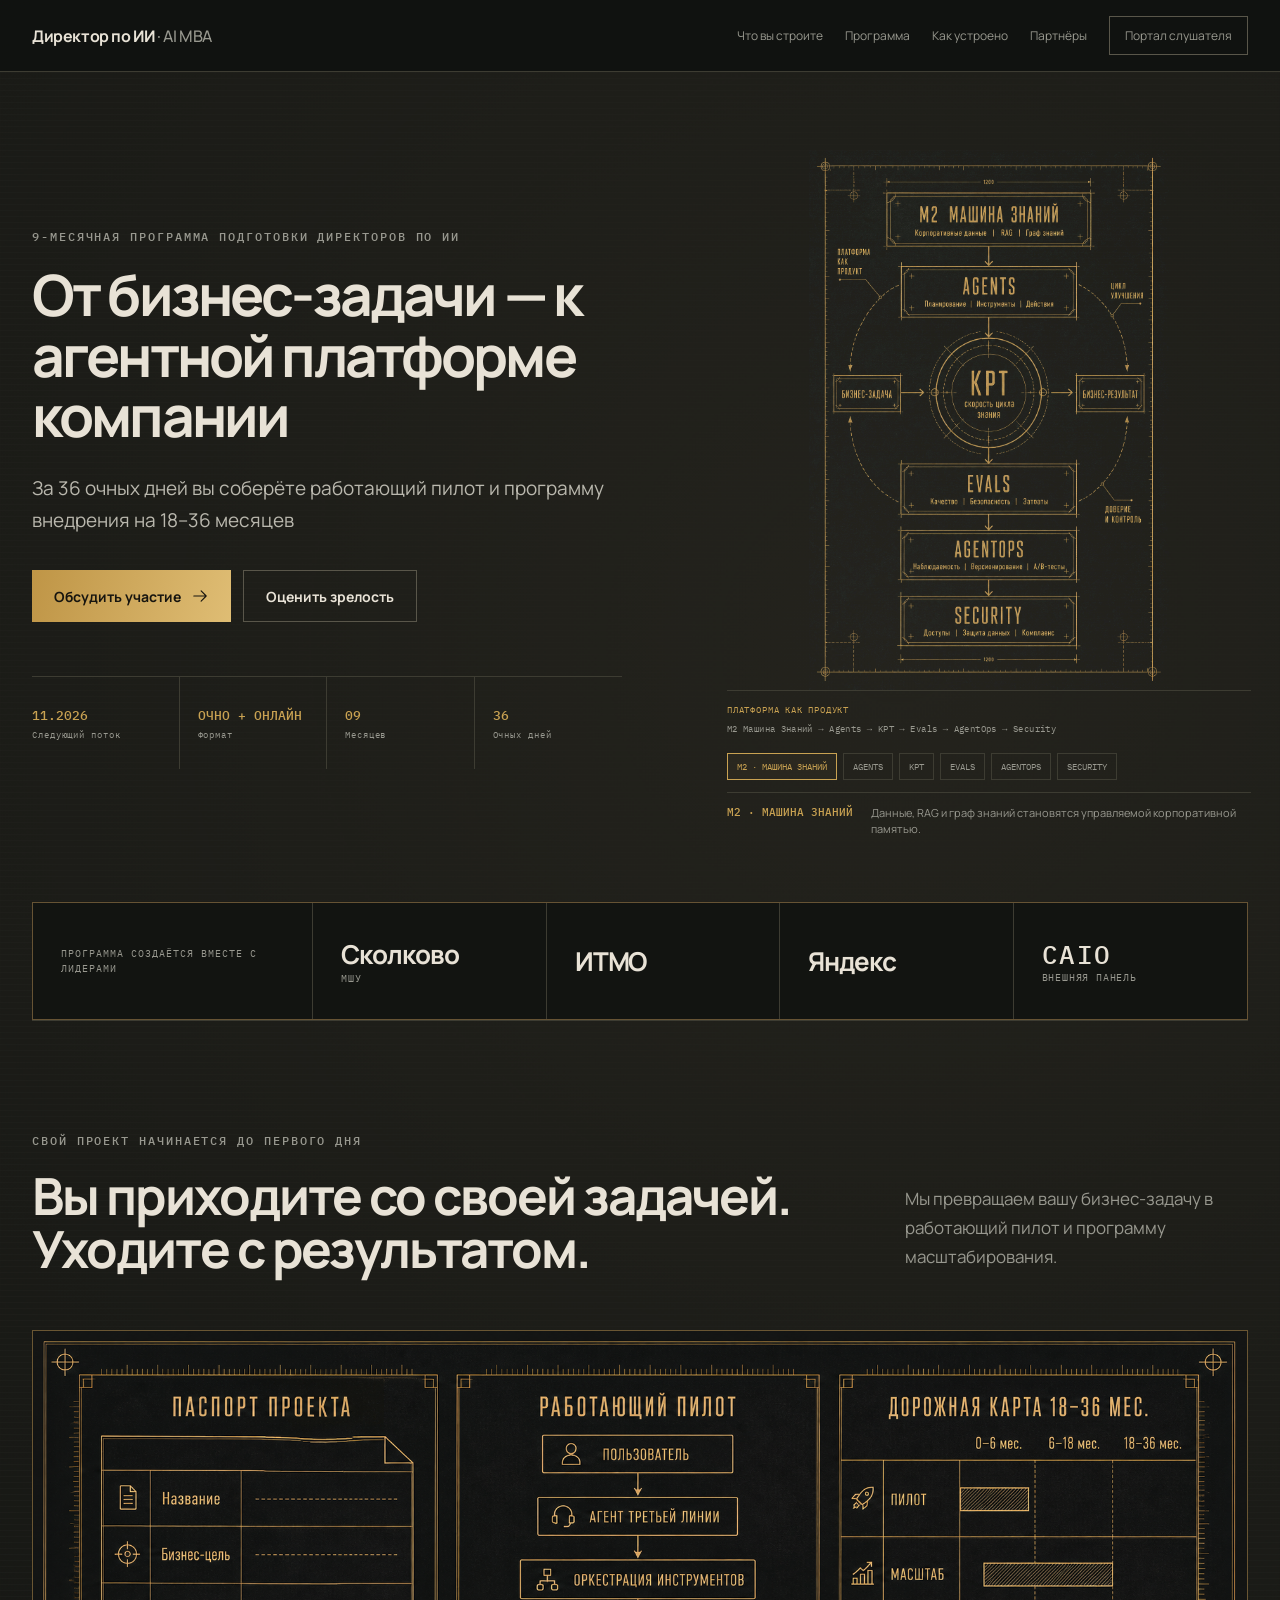
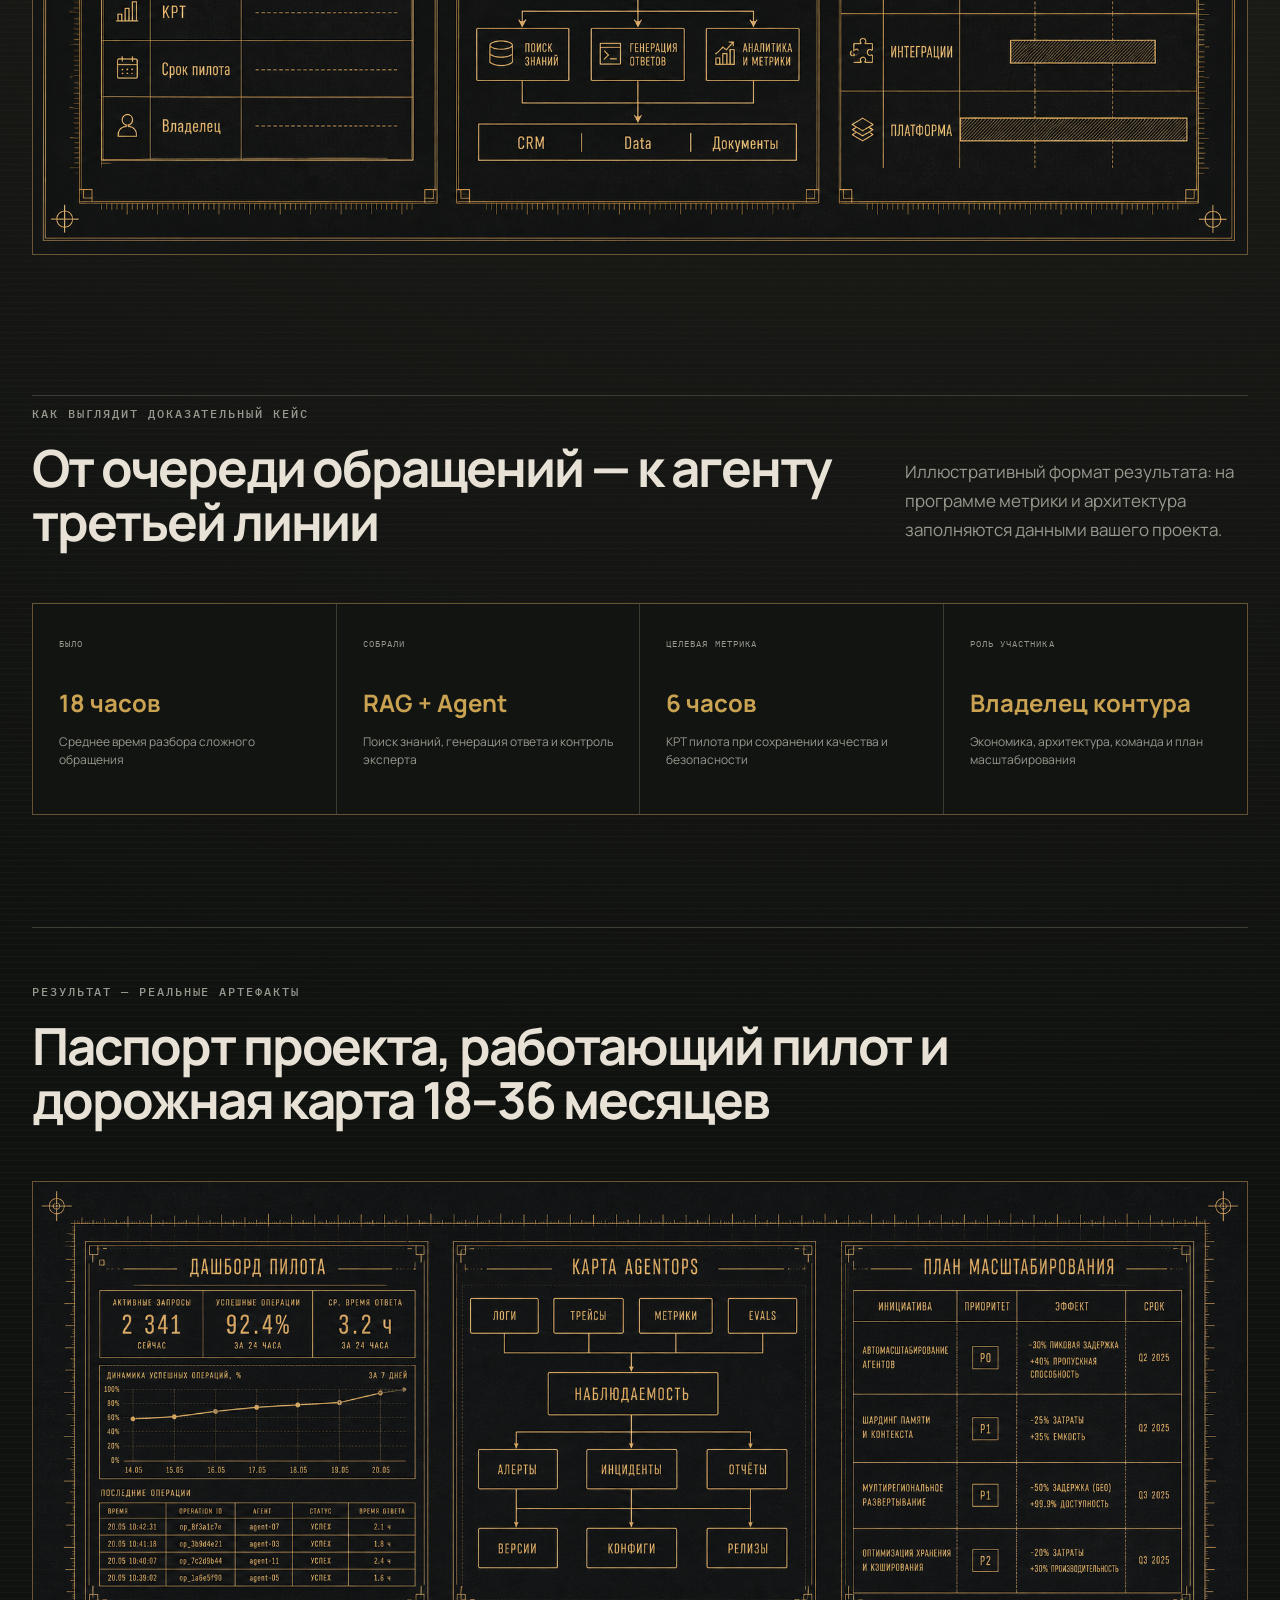
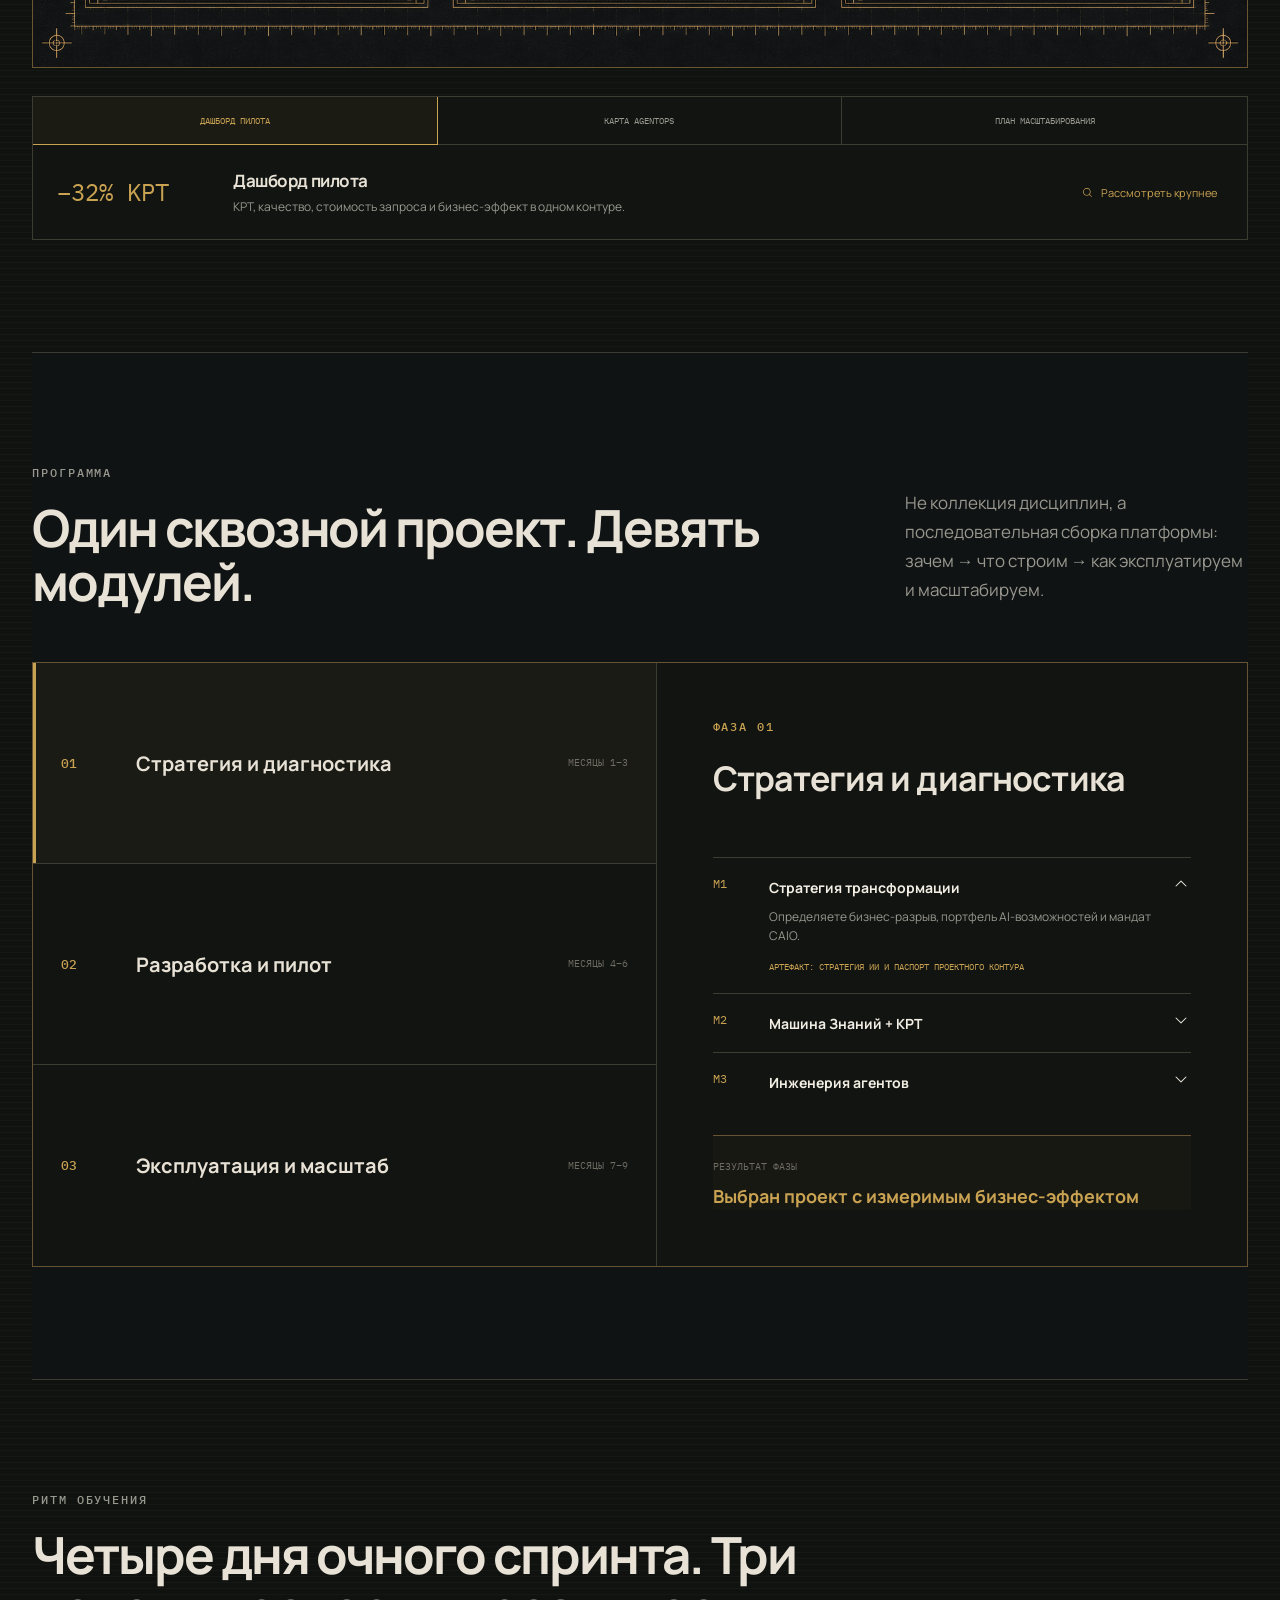
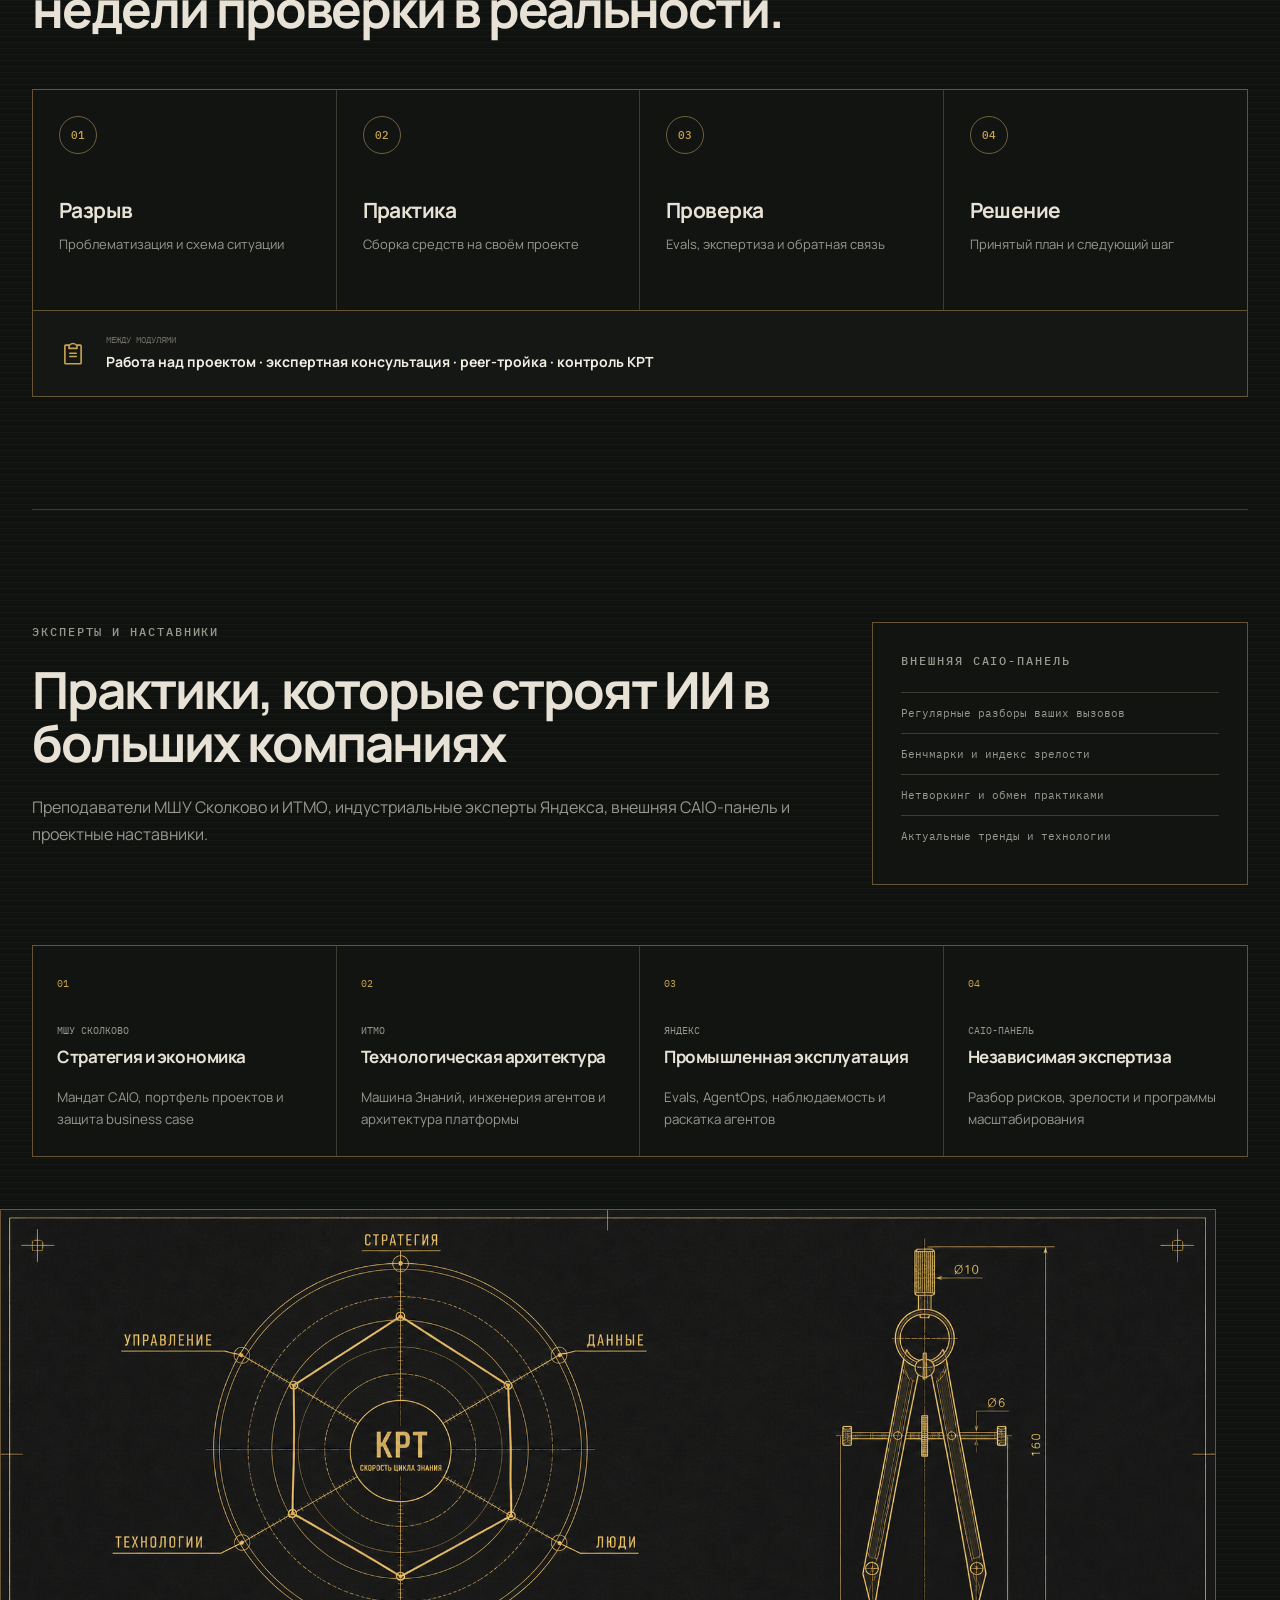
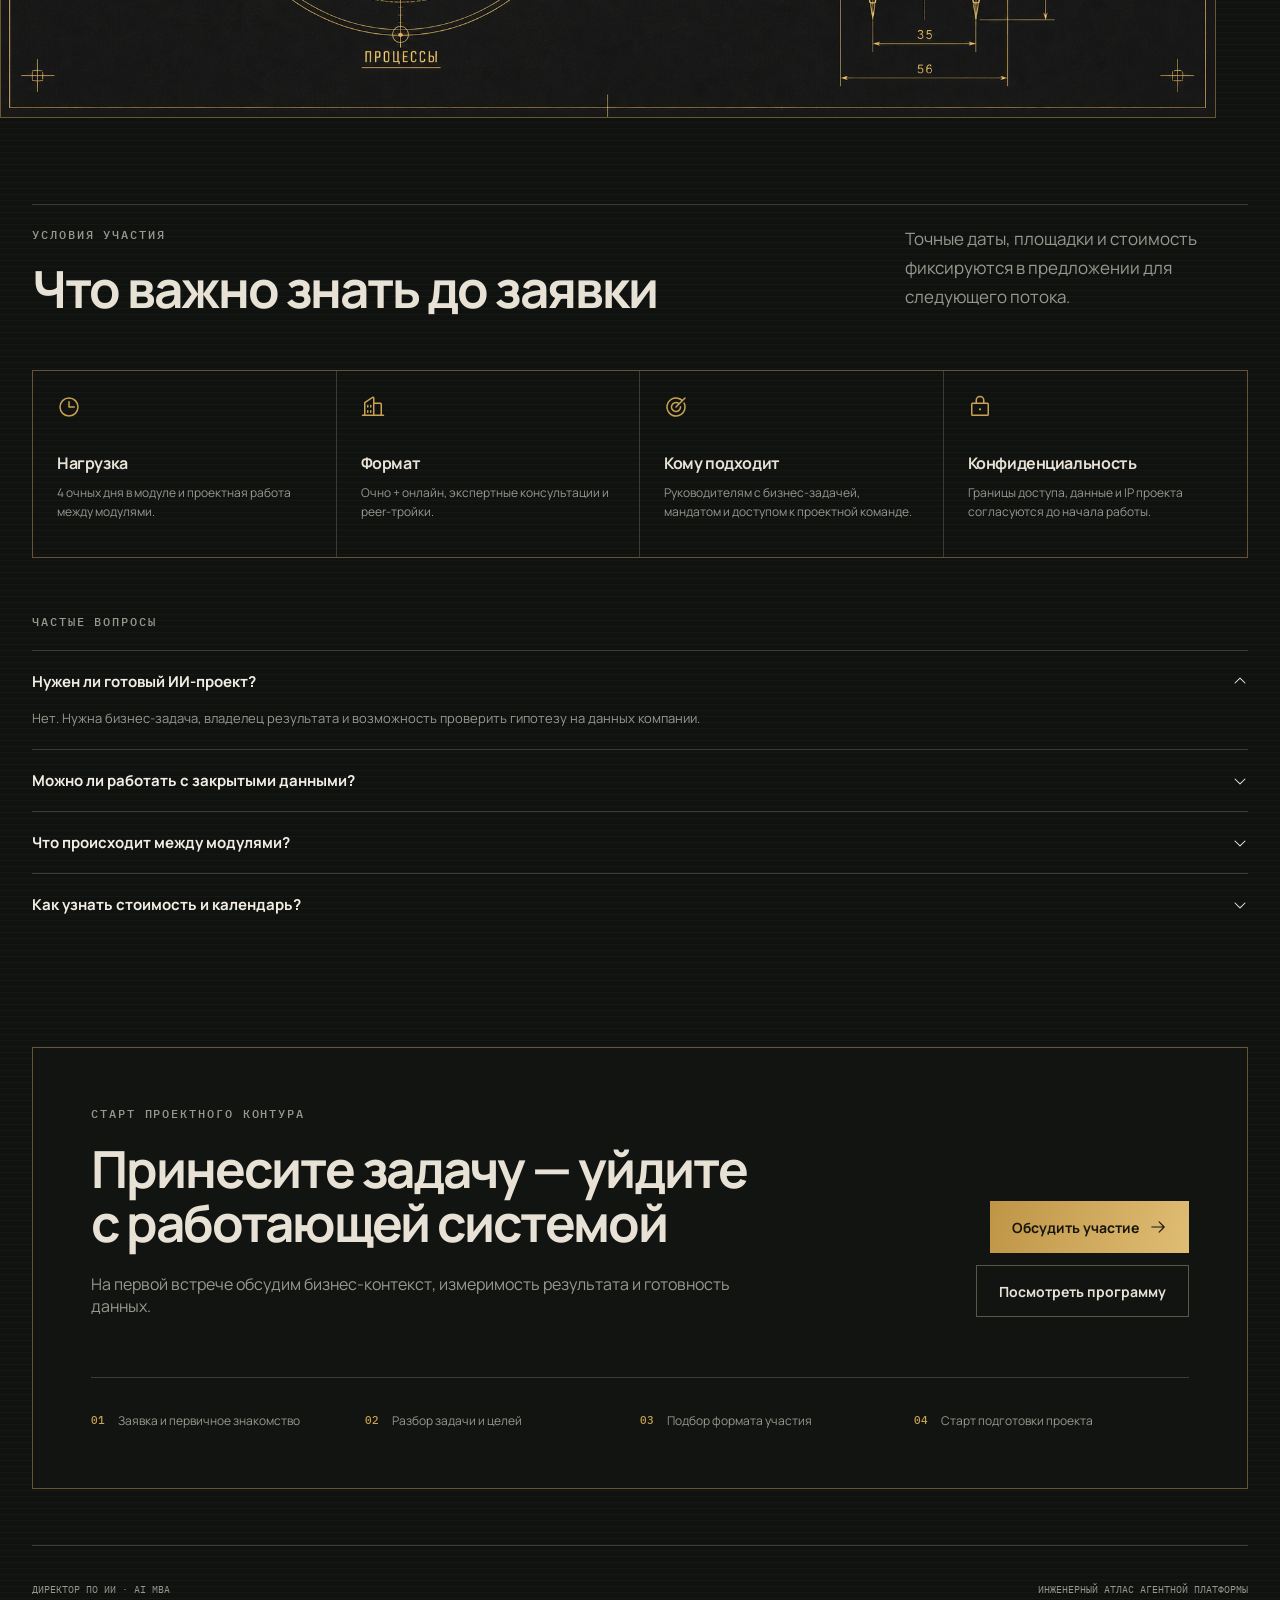
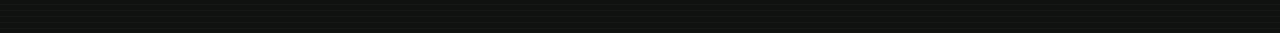
==== commit 994530e4: "landing: refine partner card and blueprint caption" ====
--- a/index.html
+++ b/index.html
@@ -10,8 +10,8 @@
     <meta property="og:url" content="https://agentmba.ai/" />
     <meta property="og:title" content="Директор по ИИ · AI MBA" />
     <meta property="og:description" content="От бизнес-задачи — к агентной платформе компании." />
-    <script type="module" crossorigin src="/assets/index-BhM_dyjk.js"></script>
-    <link rel="stylesheet" crossorigin href="/assets/index-BqdBB-MB.css">
+    <script type="module" crossorigin src="/assets/index-Vt3ED3R9.js"></script>
+    <link rel="stylesheet" crossorigin href="/assets/index-DMbBklIx.css">
   </head>
   <body>
     <div id="root"></div>
--- a/assets/index-DMbBklIx.css
+++ b/assets/index-DMbBklIx.css
@@ -0,0 +1 @@
+@font-face{font-family:Manrope;font-style:normal;font-display:swap;font-weight:400;src:url([data-uri]) format("woff2"),url([data-uri]) format("woff");unicode-range:U+0460-052F,U+1C80-1C8A,U+20B4,U+2DE0-2DFF,U+A640-A69F,U+FE2E-FE2F}@font-face{font-family:Manrope;font-style:normal;font-display:swap;font-weight:400;src:url(/assets/manrope-cyrillic-400-normal-BMzJvInZ.woff2) format("woff2"),url(/assets/manrope-cyrillic-400-normal-Dvx59UGC.woff) format("woff");unicode-range:U+0301,U+0400-045F,U+0490-0491,U+04B0-04B1,U+2116}@font-face{font-family:Manrope;font-style:normal;font-display:swap;font-weight:400;src:url(/assets/manrope-greek-400-normal-CM4qok81.woff2) format("woff2"),url(/assets/manrope-greek-400-normal-DuX9RsAR.woff) format("woff");unicode-range:U+0370-0377,U+037A-037F,U+0384-038A,U+038C,U+038E-03A1,U+03A3-03FF}@font-face{font-family:Manrope;font-style:normal;font-display:swap;font-weight:400;src:url(/assets/manrope-vietnamese-400-normal-DHb3EETF.woff2) format("woff2"),url(/assets/manrope-vietnamese-400-normal-D7E_mLGF.woff) format("woff");unicode-range:U+0102-0103,U+0110-0111,U+0128-0129,U+0168-0169,U+01A0-01A1,U+01AF-01B0,U+0300-0301,U+0303-0304,U+0308-0309,U+0323,U+0329,U+1EA0-1EF9,U+20AB}@font-face{font-family:Manrope;font-style:normal;font-display:swap;font-weight:400;src:url(/assets/manrope-latin-ext-400-normal-CMDvPJRp.woff2) format("woff2"),url(/assets/manrope-latin-ext-400-normal-C-X6QNXX.woff) format("woff");unicode-range:U+0100-02BA,U+02BD-02C5,U+02C7-02CC,U+02CE-02D7,U+02DD-02FF,U+0304,U+0308,U+0329,U+1D00-1DBF,U+1E00-1E9F,U+1EF2-1EFF,U+2020,U+20A0-20AB,U+20AD-20C0,U+2113,U+2C60-2C7F,U+A720-A7FF}@font-face{font-family:Manrope;font-style:normal;font-display:swap;font-weight:400;src:url(/assets/manrope-latin-400-normal-PaqtzbVb.woff2) format("woff2"),url(/assets/manrope-latin-400-normal-8tf8FM3T.woff) format("woff");unicode-range:U+0000-00FF,U+0131,U+0152-0153,U+02BB-02BC,U+02C6,U+02DA,U+02DC,U+0304,U+0308,U+0329,U+2000-206F,U+20AC,U+2122,U+2191,U+2193,U+2212,U+2215,U+FEFF,U+FFFD}@font-face{font-family:Manrope;font-style:normal;font-display:swap;font-weight:500;src:url([data-uri]) format("woff2"),url([data-uri]) format("woff");unicode-range:U+0460-052F,U+1C80-1C8A,U+20B4,U+2DE0-2DFF,U+A640-A69F,U+FE2E-FE2F}@font-face{font-family:Manrope;font-style:normal;font-display:swap;font-weight:500;src:url(/assets/manrope-cyrillic-500-normal-B1OEZity.woff2) format("woff2"),url(/assets/manrope-cyrillic-500-normal-CNwnNrRC.woff) format("woff");unicode-range:U+0301,U+0400-045F,U+0490-0491,U+04B0-04B1,U+2116}@font-face{font-family:Manrope;font-style:normal;font-display:swap;font-weight:500;src:url(/assets/manrope-greek-500-normal-GeMIHyWm.woff2) format("woff2"),url(/assets/manrope-greek-500-normal-DyxYGEtJ.woff) format("woff");unicode-range:U+0370-0377,U+037A-037F,U+0384-038A,U+038C,U+038E-03A1,U+03A3-03FF}@font-face{font-family:Manrope;font-style:normal;font-display:swap;font-weight:500;src:url(/assets/manrope-vietnamese-500-normal-DCXiE_xi.woff2) format("woff2"),url(/assets/manrope-vietnamese-500-normal-DaZ8i3XM.woff) format("woff");unicode-range:U+0102-0103,U+0110-0111,U+0128-0129,U+0168-0169,U+01A0-01A1,U+01AF-01B0,U+0300-0301,U+0303-0304,U+0308-0309,U+0323,U+0329,U+1EA0-1EF9,U+20AB}@font-face{font-family:Manrope;font-style:normal;font-display:swap;font-weight:500;src:url(/assets/manrope-latin-ext-500-normal-dm74KBQw.woff2) format("woff2"),url(/assets/manrope-latin-ext-500-normal-EtoS1VaI.woff) format("woff");unicode-range:U+0100-02BA,U+02BD-02C5,U+02C7-02CC,U+02CE-02D7,U+02DD-02FF,U+0304,U+0308,U+0329,U+1D00-1DBF,U+1E00-1E9F,U+1EF2-1EFF,U+2020,U+20A0-20AB,U+20AD-20C0,U+2113,U+2C60-2C7F,U+A720-A7FF}@font-face{font-family:Manrope;font-style:normal;font-display:swap;font-weight:500;src:url(/assets/manrope-latin-500-normal-BYYD-dBL.woff2) format("woff2"),url(/assets/manrope-latin-500-normal-DMZssgOp.woff) format("woff");unicode-range:U+0000-00FF,U+0131,U+0152-0153,U+02BB-02BC,U+02C6,U+02DA,U+02DC,U+0304,U+0308,U+0329,U+2000-206F,U+20AC,U+2122,U+2191,U+2193,U+2212,U+2215,U+FEFF,U+FFFD}@font-face{font-family:Manrope;font-style:normal;font-display:swap;font-weight:600;src:url([data-uri]) format("woff2"),url([data-uri]) format("woff");unicode-range:U+0460-052F,U+1C80-1C8A,U+20B4,U+2DE0-2DFF,U+A640-A69F,U+FE2E-FE2F}@font-face{font-family:Manrope;font-style:normal;font-display:swap;font-weight:600;src:url(/assets/manrope-cyrillic-600-normal-DvRl3Mj-.woff2) format("woff2"),url(/assets/manrope-cyrillic-600-normal-It4mZcQk.woff) format("woff");unicode-range:U+0301,U+0400-045F,U+0490-0491,U+04B0-04B1,U+2116}@font-face{font-family:Manrope;font-style:normal;font-display:swap;font-weight:600;src:url(/assets/manrope-greek-600-normal-BoRV6lzK.woff2) format("woff2"),url(/assets/manrope-greek-600-normal-CF2i9ZRY.woff) format("woff");unicode-range:U+0370-0377,U+037A-037F,U+0384-038A,U+038C,U+038E-03A1,U+03A3-03FF}@font-face{font-family:Manrope;font-style:normal;font-display:swap;font-weight:600;src:url(/assets/manrope-vietnamese-600-normal-C1J5PCl_.woff2) format("woff2"),url(/assets/manrope-vietnamese-600-normal-lA7a_7Ok.woff) format("woff");unicode-range:U+0102-0103,U+0110-0111,U+0128-0129,U+0168-0169,U+01A0-01A1,U+01AF-01B0,U+0300-0301,U+0303-0304,U+0308-0309,U+0323,U+0329,U+1EA0-1EF9,U+20AB}@font-face{font-family:Manrope;font-style:normal;font-display:swap;font-weight:600;src:url(/assets/manrope-latin-ext-600-normal-_gBojHdJ.woff2) format("woff2"),url(/assets/manrope-latin-ext-600-normal-u5Pl7hTU.woff) format("woff");unicode-range:U+0100-02BA,U+02BD-02C5,U+02C7-02CC,U+02CE-02D7,U+02DD-02FF,U+0304,U+0308,U+0329,U+1D00-1DBF,U+1E00-1E9F,U+1EF2-1EFF,U+2020,U+20A0-20AB,U+20AD-20C0,U+2113,U+2C60-2C7F,U+A720-A7FF}@font-face{font-family:Manrope;font-style:normal;font-display:swap;font-weight:600;src:url(/assets/manrope-latin-600-normal-4f0koTD-.woff2) format("woff2"),url(/assets/manrope-latin-600-normal-BqgrALkZ.woff) format("woff");unicode-range:U+0000-00FF,U+0131,U+0152-0153,U+02BB-02BC,U+02C6,U+02DA,U+02DC,U+0304,U+0308,U+0329,U+2000-206F,U+20AC,U+2122,U+2191,U+2193,U+2212,U+2215,U+FEFF,U+FFFD}@font-face{font-family:Manrope;font-style:normal;font-display:swap;font-weight:700;src:url([data-uri]) format("woff2"),url([data-uri]) format("woff");unicode-range:U+0460-052F,U+1C80-1C8A,U+20B4,U+2DE0-2DFF,U+A640-A69F,U+FE2E-FE2F}@font-face{font-family:Manrope;font-style:normal;font-display:swap;font-weight:700;src:url(/assets/manrope-cyrillic-700-normal-Dw_fZAg2.woff2) format("woff2"),url(/assets/manrope-cyrillic-700-normal-7JNVKxyl.woff) format("woff");unicode-range:U+0301,U+0400-045F,U+0490-0491,U+04B0-04B1,U+2116}@font-face{font-family:Manrope;font-style:normal;font-display:swap;font-weight:700;src:url(/assets/manrope-greek-700-normal-CHUG9PD8.woff2) format("woff2"),url(/assets/manrope-greek-700-normal-DyfsrCpP.woff) format("woff");unicode-range:U+0370-0377,U+037A-037F,U+0384-038A,U+038C,U+038E-03A1,U+03A3-03FF}@font-face{font-family:Manrope;font-style:normal;font-display:swap;font-weight:700;src:url(/assets/manrope-vietnamese-700-normal-CUqMx5-1.woff2) format("woff2"),url(/assets/manrope-vietnamese-700-normal-pt65Fn2Z.woff) format("woff");unicode-range:U+0102-0103,U+0110-0111,U+0128-0129,U+0168-0169,U+01A0-01A1,U+01AF-01B0,U+0300-0301,U+0303-0304,U+0308-0309,U+0323,U+0329,U+1EA0-1EF9,U+20AB}@font-face{font-family:Manrope;font-style:normal;font-display:swap;font-weight:700;src:url(/assets/manrope-latin-ext-700-normal-DYOwVNan.woff2) format("woff2"),url(/assets/manrope-latin-ext-700-normal-eVCcYqtJ.woff) format("woff");unicode-range:U+0100-02BA,U+02BD-02C5,U+02C7-02CC,U+02CE-02D7,U+02DD-02FF,U+0304,U+0308,U+0329,U+1D00-1DBF,U+1E00-1E9F,U+1EF2-1EFF,U+2020,U+20A0-20AB,U+20AD-20C0,U+2113,U+2C60-2C7F,U+A720-A7FF}@font-face{font-family:Manrope;font-style:normal;font-display:swap;font-weight:700;src:url(/assets/manrope-latin-700-normal-BZp_XxE4.woff2) format("woff2"),url(/assets/manrope-latin-700-normal-DGRFkw-m.woff) format("woff");unicode-range:U+0000-00FF,U+0131,U+0152-0153,U+02BB-02BC,U+02C6,U+02DA,U+02DC,U+0304,U+0308,U+0329,U+2000-206F,U+20AC,U+2122,U+2191,U+2193,U+2212,U+2215,U+FEFF,U+FFFD}@font-face{font-family:IBM Plex Mono;font-style:normal;font-display:swap;font-weight:400;src:url(/assets/ibm-plex-mono-cyrillic-ext-400-normal-xuaO2J-f.woff2) format("woff2"),url(/assets/ibm-plex-mono-cyrillic-ext-400-normal-DMdlQ8Kv.woff) format("woff");unicode-range:U+0460-052F,U+1C80-1C8A,U+20B4,U+2DE0-2DFF,U+A640-A69F,U+FE2E-FE2F}@font-face{font-family:IBM Plex Mono;font-style:normal;font-display:swap;font-weight:400;src:url(/assets/ibm-plex-mono-cyrillic-400-normal-BSMlKf0J.woff2) format("woff2"),url(/assets/ibm-plex-mono-cyrillic-400-normal-CEL4l2ZJ.woff) format("woff");unicode-range:U+0301,U+0400-045F,U+0490-0491,U+04B0-04B1,U+2116}@font-face{font-family:IBM Plex Mono;font-style:normal;font-display:swap;font-weight:400;src:url(/assets/ibm-plex-mono-vietnamese-400-normal-BulugwFq.woff2) format("woff2"),url(/assets/ibm-plex-mono-vietnamese-400-normal-DDuiU_S-.woff) format("woff");unicode-range:U+0102-0103,U+0110-0111,U+0128-0129,U+0168-0169,U+01A0-01A1,U+01AF-01B0,U+0300-0301,U+0303-0304,U+0308-0309,U+0323,U+0329,U+1EA0-1EF9,U+20AB}@font-face{font-family:IBM Plex Mono;font-style:normal;font-display:swap;font-weight:400;src:url(/assets/ibm-plex-mono-latin-ext-400-normal-BmRBH3aV.woff2) format("woff2"),url(/assets/ibm-plex-mono-latin-ext-400-normal-D3D2R8hC.woff) format("woff");unicode-range:U+0100-02BA,U+02BD-02C5,U+02C7-02CC,U+02CE-02D7,U+02DD-02FF,U+0304,U+0308,U+0329,U+1D00-1DBF,U+1E00-1E9F,U+1EF2-1EFF,U+2020,U+20A0-20AB,U+20AD-20C0,U+2113,U+2C60-2C7F,U+A720-A7FF}@font-face{font-family:IBM Plex Mono;font-style:normal;font-display:swap;font-weight:400;src:url(/assets/ibm-plex-mono-latin-400-normal-DMJ8VG8y.woff2) format("woff2"),url(/assets/ibm-plex-mono-latin-400-normal-CvHOgSBP.woff) format("woff");unicode-range:U+0000-00FF,U+0131,U+0152-0153,U+02BB-02BC,U+02C6,U+02DA,U+02DC,U+0304,U+0308,U+0329,U+2000-206F,U+20AC,U+2122,U+2191,U+2193,U+2212,U+2215,U+FEFF,U+FFFD}@font-face{font-family:IBM Plex Mono;font-style:normal;font-display:swap;font-weight:500;src:url(/assets/ibm-plex-mono-cyrillic-ext-500-normal-BqneJy0T.woff2) format("woff2"),url(/assets/ibm-plex-mono-cyrillic-ext-500-normal-BIfNGwUT.woff) format("woff");unicode-range:U+0460-052F,U+1C80-1C8A,U+20B4,U+2DE0-2DFF,U+A640-A69F,U+FE2E-FE2F}@font-face{font-family:IBM Plex Mono;font-style:normal;font-display:swap;font-weight:500;src:url(/assets/ibm-plex-mono-cyrillic-500-normal-Bq9vWWag.woff2) format("woff2"),url(/assets/ibm-plex-mono-cyrillic-500-normal-Ael50iVv.woff) format("woff");unicode-range:U+0301,U+0400-045F,U+0490-0491,U+04B0-04B1,U+2116}@font-face{font-family:IBM Plex Mono;font-style:normal;font-display:swap;font-weight:500;src:url(/assets/ibm-plex-mono-vietnamese-500-normal-DZ4AoWbu.woff2) format("woff2"),url(/assets/ibm-plex-mono-vietnamese-500-normal-C8zxqsMH.woff) format("woff");unicode-range:U+0102-0103,U+0110-0111,U+0128-0129,U+0168-0169,U+01A0-01A1,U+01AF-01B0,U+0300-0301,U+0303-0304,U+0308-0309,U+0323,U+0329,U+1EA0-1EF9,U+20AB}@font-face{font-family:IBM Plex Mono;font-style:normal;font-display:swap;font-weight:500;src:url(/assets/ibm-plex-mono-latin-ext-500-normal-CAhNIIs5.woff2) format("woff2"),url(/assets/ibm-plex-mono-latin-ext-500-normal-CZ70TYgx.woff) format("woff");unicode-range:U+0100-02BA,U+02BD-02C5,U+02C7-02CC,U+02CE-02D7,U+02DD-02FF,U+0304,U+0308,U+0329,U+1D00-1DBF,U+1E00-1E9F,U+1EF2-1EFF,U+2020,U+20A0-20AB,U+20AD-20C0,U+2113,U+2C60-2C7F,U+A720-A7FF}@font-face{font-family:IBM Plex Mono;font-style:normal;font-display:swap;font-weight:500;src:url(/assets/ibm-plex-mono-latin-500-normal-DSY6xOcd.woff2) format("woff2"),url(/assets/ibm-plex-mono-latin-500-normal-CB9ihrfo.woff) format("woff");unicode-range:U+0000-00FF,U+0131,U+0152-0153,U+02BB-02BC,U+02C6,U+02DA,U+02DC,U+0304,U+0308,U+0329,U+2000-206F,U+20AC,U+2122,U+2191,U+2193,U+2212,U+2215,U+FEFF,U+FFFD}:root{--bg:#0c0f10;--bg-soft:#101314;--surface:#141614;--surface-2:#181a17;--line:#343127;--line-strong:#6f6140;--text:#f2eee4;--muted:#a29d92;--dim:#6f6c64;--gold:#d2ae61;--gold-strong:#e2bd6a;--ink:#17140e;font-family:Manrope,sans-serif;color:var(--text);background:var(--bg);font-synthesis:none;text-rendering:optimizeLegibility}*{box-sizing:border-box}html{scroll-behavior:smooth;background:var(--bg)}body{margin:0;min-width:320px;min-height:100vh;background:var(--bg);color:var(--text);-webkit-font-smoothing:antialiased}button,input,textarea{font:inherit}button,a{-webkit-tap-highlight-color:transparent}a{color:inherit;text-decoration:none}button{color:inherit}.site-shell{min-height:100vh;overflow:clip;background-color:var(--bg)}.section-wide{width:min(1370px,calc(100% - 64px));margin-inline:auto}.section{padding-block:112px;border-top:1px solid var(--line)}.eyebrow{margin:0 0 20px;color:var(--gold);font:500 12px/1.3 IBM Plex Mono,monospace;letter-spacing:.15em;text-transform:uppercase}h1,h2,h3,p{margin-top:0}h1{max-width:820px;margin-bottom:28px;font-size:clamp(46px,5.5vw,84px);line-height:.99;letter-spacing:-.055em}h2{margin-bottom:24px;font-size:clamp(34px,4vw,58px);line-height:1.05;letter-spacing:-.045em}h3{letter-spacing:-.025em}.topbar{position:sticky;top:0;z-index:40;height:68px;display:flex;align-items:center;gap:32px;padding:0 max(32px,calc((100vw - 1370px)/2));border-bottom:1px solid var(--line);background:#0c0f10f2;-webkit-backdrop-filter:blur(18px);backdrop-filter:blur(18px)}.brand{margin-right:auto;font-size:16px;font-weight:700;letter-spacing:-.025em}.brand span{color:var(--dim);font-weight:500}.nav{display:flex;align-items:center;gap:30px}.nav a{color:var(--muted);font-size:13px;transition:color .2s}.nav a:hover,.nav a:focus-visible{color:var(--text)}.nav-cta{padding:10px 15px;border:1px solid var(--line-strong);background:transparent;color:var(--gold);cursor:pointer}.icon-button{display:grid;place-items:center;width:42px;height:42px;padding:0;border:1px solid var(--line);background:var(--surface);cursor:pointer}.menu-button{display:none}.hero{min-height:820px;display:grid;grid-template-columns:minmax(440px,.86fr) minmax(600px,1.14fr);align-items:center;gap:32px;padding-block:68px 54px}.hero-copy{position:relative;z-index:2}.hero-lead{max-width:620px;margin-bottom:34px;color:var(--muted);font-size:18px;line-height:1.65}.hero-actions,.cta-actions{display:flex;flex-wrap:wrap;gap:12px}.button{min-height:52px;display:inline-flex;align-items:center;justify-content:center;gap:10px;padding:0 22px;border:1px solid transparent;font-weight:700;font-size:14px;cursor:pointer;transition:transform .2s,border-color .2s,background .2s}.button:hover{transform:translateY(-2px)}.button:focus-visible,.icon-button:focus-visible,.phase-tab:focus-visible,.nav-cta:focus-visible{outline:2px solid var(--gold);outline-offset:3px}.button-primary{background:var(--gold);color:var(--ink)}.button-primary:hover{background:var(--gold-strong)}.button-secondary{border-color:var(--line);background:transparent;color:var(--text)}.button-secondary:hover{border-color:var(--line-strong)}.hero-facts{display:grid;grid-template-columns:repeat(3,1fr);max-width:590px;margin:60px 0 0;border-top:1px solid var(--line)}.hero-facts div{min-height:92px;display:flex;flex-direction:column;justify-content:center;gap:7px;padding:16px 18px 14px 0;border-right:1px solid var(--line)}.hero-facts div+div{padding-left:18px}.hero-facts div:last-child{border-right:0}.hero-facts dt{color:var(--gold);font:500 18px/1 IBM Plex Mono,monospace}.hero-facts dd{margin:0;color:var(--muted);font-size:12px}.hero-visual{position:relative;margin:0 -9% 0 -12%}.hero-visual img{width:100%;display:block;mix-blend-mode:screen}.hero-visual figcaption{position:absolute;inset:auto 7% 4% 8%;display:flex;justify-content:space-between;padding-top:10px;border-top:1px solid var(--line-strong);color:var(--gold);font:400 10px/1.4 IBM Plex Mono,monospace;letter-spacing:.09em;text-transform:uppercase}.partner-strip{min-height:118px;display:grid;grid-template-columns:1.2fr repeat(4,1fr);align-items:stretch;border:1px solid var(--line)}.partner-strip>*{display:flex;flex-direction:column;justify-content:center;padding:22px 28px;border-right:1px solid var(--line)}.partner-strip>*:last-child{border-right:0}.partner-strip p{margin:0;color:var(--muted);font:400 10px/1.5 IBM Plex Mono,monospace;letter-spacing:.1em;text-transform:uppercase}.partner-strip strong{font-size:clamp(18px,2vw,29px);letter-spacing:-.04em}.partner-strip small{display:block;color:var(--muted);font:400 10px/1.4 IBM Plex Mono,monospace;letter-spacing:.08em;text-transform:uppercase}.caio-mark{font-family:IBM Plex Mono,monospace;letter-spacing:.06em!important}.section-intro{max-width:930px;margin-bottom:54px}.section-intro>p:not(.eyebrow),.split-intro>p{color:var(--muted);font-size:17px;line-height:1.7}.split-intro{max-width:none;display:grid;grid-template-columns:1.4fr .6fr;gap:72px;align-items:end}.split-intro h2{margin-bottom:0}.split-intro>p{margin-bottom:4px}.evolution-grid{display:grid;grid-template-columns:repeat(4,1fr);border:1px solid var(--line)}.evolution-step{min-height:280px;padding:26px;border-right:1px solid var(--line);background:var(--surface)}.evolution-step:last-child{border-right:0}.step-index{margin-bottom:56px;color:var(--gold);font:500 13px/1 IBM Plex Mono,monospace}.step-stage{color:var(--dim);font:400 10px/1.4 IBM Plex Mono,monospace;letter-spacing:.09em;text-transform:uppercase}.evolution-step h3{margin-bottom:12px;font-size:22px}.evolution-step>p:last-of-type{min-height:48px;color:var(--muted);font-size:13px;line-height:1.55}.trace{height:3px;margin-top:30px;background:#2b2922}.trace span{height:100%;display:block;background:var(--gold)}.artifact-section{padding-top:56px}.artifact-grid{display:grid;grid-template-columns:1.05fr 1fr 1.05fr;border:1px solid var(--line)}.artifact{min-height:440px;padding:25px;border-right:1px solid var(--line);background:var(--surface)}.artifact:last-child{border-right:0}.artifact header{display:flex;align-items:center;justify-content:space-between;padding-bottom:18px;border-bottom:1px solid var(--line)}.artifact header span{display:flex;align-items:center;gap:10px;font:500 11px/1.2 IBM Plex Mono,monospace;letter-spacing:.08em;text-transform:uppercase}.artifact header b{color:var(--gold);font:500 12px/1 IBM Plex Mono,monospace}.metric-row{display:grid;grid-template-columns:repeat(3,1fr);margin-block:38px 26px}.metric-row div{padding-right:13px;border-right:1px solid var(--line)}.metric-row div+div{padding-left:13px}.metric-row div:last-child{border-right:0}.metric-row small{display:block;margin-bottom:8px;color:var(--dim);font:400 9px/1.2 IBM Plex Mono,monospace;text-transform:uppercase}.metric-row strong{color:var(--gold);font-size:22px}.artifact table{width:100%;border-collapse:collapse;font:400 11px/1.4 IBM Plex Mono,monospace}.artifact th,.artifact td{padding:12px 8px;border-bottom:1px solid var(--line);text-align:left}.artifact th{color:var(--dim);font-weight:400;text-transform:uppercase}.artifact td:last-child{color:var(--gold)}.architecture-list{display:grid;gap:8px;margin:36px 0}.architecture-list span{padding:13px 15px;border:1px solid var(--line);color:var(--muted);font:400 11px/1.4 IBM Plex Mono,monospace;text-align:center}.architecture-list span:nth-child(3){border-color:var(--line-strong);color:var(--gold)}.artifact-note{display:flex;align-items:center;gap:10px;color:var(--muted);font-size:12px}.roadmap-head,.roadmap-row{display:grid;grid-template-columns:1.8fr repeat(4,.5fr);align-items:center}.roadmap-head{margin-top:34px;color:var(--dim);font:400 9px/1 IBM Plex Mono,monospace;text-transform:uppercase}.roadmap-row{min-height:65px;border-bottom:1px solid var(--line);font-size:11px}.roadmap-row i{grid-column:2/-1;height:8px;background:var(--gold);opacity:.85}.program-section{background:var(--bg-soft)}.phase-layout{display:grid;grid-template-columns:1fr .95fr;border:1px solid var(--line)}.phase-tabs{display:grid}.phase-tab{min-height:145px;display:grid;grid-template-columns:55px 1fr auto;align-items:center;gap:20px;padding:25px 28px;border:0;border-bottom:1px solid var(--line);background:transparent;text-align:left;cursor:pointer}.phase-tab:last-child{border-bottom:0}.phase-tab span{color:var(--gold);font:500 13px/1 IBM Plex Mono,monospace}.phase-tab strong{font-size:20px}.phase-tab small{color:var(--dim);font:400 10px/1 IBM Plex Mono,monospace;text-transform:uppercase}.phase-tab.active{background:var(--surface-2);box-shadow:inset 3px 0 var(--gold)}.phase-detail{display:flex;flex-direction:column;justify-content:center;padding:56px;border-left:1px solid var(--line)}.phase-detail h3{max-width:520px;margin-bottom:32px;font-size:34px}.phase-detail ul{display:grid;gap:15px;padding:0;margin:0 0 48px;list-style:none}.phase-detail li{display:flex;align-items:center;gap:11px;color:var(--muted)}.phase-result{margin-top:auto;padding-top:24px;border-top:1px solid var(--line)}.phase-result small{display:block;margin-bottom:10px;color:var(--dim);font:400 10px/1.3 IBM Plex Mono,monospace;text-transform:uppercase}.phase-result strong{color:var(--gold);font-size:18px;line-height:1.5}.rhythm-grid{display:grid;grid-template-columns:repeat(4,1fr);border:1px solid var(--line)}.rhythm-grid article{min-height:220px;padding:26px;border-right:1px solid var(--line)}.rhythm-grid article:last-child{border-right:0}.rhythm-grid span{display:inline-grid;place-items:center;width:38px;height:38px;margin-bottom:42px;border:1px solid var(--line-strong);border-radius:50%;color:var(--gold);font:500 11px/1 IBM Plex Mono,monospace}.rhythm-grid h3{margin-bottom:10px;font-size:21px}.rhythm-grid p{color:var(--muted);font-size:13px;line-height:1.55}.between-modules{display:flex;align-items:center;gap:20px;padding:24px 27px;border:1px solid var(--line);border-top:0;color:var(--gold)}.between-modules small{display:block;margin-bottom:6px;color:var(--dim);font:400 9px/1 IBM Plex Mono,monospace;text-transform:uppercase}.between-modules strong{color:var(--text);font-size:14px}.trust-section{display:grid;grid-template-columns:1.4fr repeat(3,.55fr);gap:0;align-items:stretch}.trust-section>div{padding-right:44px}.trust-section>div:first-child p:last-child{max-width:620px;color:var(--muted);line-height:1.7}.trust-stat{display:flex;flex-direction:column;justify-content:center;gap:10px;padding-left:28px;border-left:1px solid var(--line);color:var(--gold)}.trust-stat strong{font-size:34px}.trust-stat span{color:var(--muted);font-size:12px;line-height:1.5}.final-cta{margin-bottom:56px;display:grid;grid-template-columns:1.3fr .7fr;gap:40px;align-items:end;padding:58px;border:1px solid var(--line-strong);background:var(--surface)}.final-cta h2{max-width:800px}.final-cta>div:first-child>p:last-child{margin-bottom:0;color:var(--muted);font-size:16px}.cta-actions{justify-content:flex-end}.application-steps{grid-column:1/-1;display:grid;grid-template-columns:repeat(4,1fr);padding:34px 0 0;margin:20px 0 0;border-top:1px solid var(--line);list-style:none}.application-steps li{display:flex;gap:13px;padding-right:24px;color:var(--muted);font-size:12px;line-height:1.5}.application-steps b{color:var(--gold);font:500 11px/1.6 IBM Plex Mono,monospace}.footer{min-height:88px;display:flex;align-items:center;justify-content:space-between;border-top:1px solid var(--line);color:var(--dim);font:400 10px/1.4 IBM Plex Mono,monospace;text-transform:uppercase}.modal-backdrop{position:fixed;top:0;right:0;bottom:0;left:0;z-index:100;display:grid;place-items:center;padding:24px;background:#000000c7;-webkit-backdrop-filter:blur(9px);backdrop-filter:blur(9px)}.modal{position:relative;width:min(610px,100%);max-height:calc(100vh - 48px);overflow:auto;padding:48px;border:1px solid var(--line-strong);background:var(--surface);box-shadow:0 24px 100px #00000073}.modal h2{font-size:40px}.modal-lead,.success-state>p{color:var(--muted);line-height:1.65}.modal-close{position:absolute;top:18px;right:18px}.modal form{display:grid;gap:18px;margin-top:30px}.modal label{display:grid;gap:8px;color:var(--muted);font-size:12px}.modal input,.modal textarea{width:100%;padding:14px 15px;border:1px solid var(--line);border-radius:0;outline:0;resize:vertical;background:#0d0f0f;color:var(--text)}.modal input:focus,.modal textarea:focus{border-color:var(--gold)}.modal form .button{margin-top:5px}.success-state{text-align:left}.success-icon{width:56px;height:56px;display:grid;place-items:center;margin-bottom:30px;border:1px solid var(--gold);color:var(--gold)}@media(max-width:680px){.section-wide{width:min(100% - 40px,920px)}.topbar{padding-inline:20px}.nav{gap:18px}.hero{min-height:0;grid-template-columns:1fr;padding-top:86px}.hero-copy{max-width:800px}.hero-visual{margin:-40px -12% 0}.partner-strip{grid-template-columns:repeat(4,1fr)}.partner-strip p{grid-column:1/-1;border-right:0;border-bottom:1px solid var(--line)}.evolution-grid,.rhythm-grid{grid-template-columns:repeat(2,1fr)}.evolution-step:nth-child(2),.rhythm-grid article:nth-child(2){border-right:0}.evolution-step:nth-child(-n+2),.rhythm-grid article:nth-child(-n+2){border-bottom:1px solid var(--line)}.artifact-grid{grid-template-columns:1fr}.artifact{min-height:auto;border-right:0;border-bottom:1px solid var(--line)}.artifact:last-child{border-bottom:0}.trust-section{grid-template-columns:1fr 1fr 1fr}.trust-section>div:first-child{grid-column:1/-1;margin-bottom:50px}.final-cta{grid-template-columns:1fr}.cta-actions{justify-content:flex-start}}@media(max-width:520px){.section-wide{width:calc(100% - 32px)}.section{padding-block:78px}.topbar{height:60px}.menu-button{display:grid}.nav{position:fixed;inset:60px 0 auto;display:none;padding:26px 20px 30px;border-bottom:1px solid var(--line);background:var(--bg-soft)}.nav-open{display:grid;gap:20px}.nav a{font-size:16px}.brand{font-size:14px}.hero{display:flex;flex-direction:column;padding-top:68px}h1{font-size:clamp(42px,13vw,62px)}.hero-lead{font-size:16px}.hero-actions .button{width:100%}.hero-facts{margin-top:42px}.hero-facts div{padding-inline:0 10px}.hero-facts div+div{padding-left:10px}.hero-facts dd{font-size:10px}.hero-visual{width:135%;margin:-20px -18% 0}.hero-visual figcaption{display:none}.partner-strip{grid-template-columns:1fr 1fr}.partner-strip>*{min-height:92px;padding:18px;border-bottom:1px solid var(--line)}.partner-strip>*:nth-child(3),.partner-strip>*:nth-child(5){border-right:0}.partner-strip>*:nth-child(n+4){border-bottom:0}.split-intro{grid-template-columns:1fr;gap:24px}.evolution-grid,.rhythm-grid{grid-template-columns:1fr}.evolution-step,.rhythm-grid article{min-height:auto;border-right:0;border-bottom:1px solid var(--line)}.evolution-step:last-child,.rhythm-grid article:last-child{border-bottom:0}.step-index{margin-bottom:34px}.artifact{padding:20px}.phase-layout{grid-template-columns:1fr}.phase-tab{min-height:112px;grid-template-columns:40px 1fr}.phase-tab small{grid-column:2}.phase-detail{min-height:420px;padding:34px 26px;border-left:0;border-top:1px solid var(--line)}.between-modules{align-items:flex-start}.trust-section{grid-template-columns:1fr}.trust-section>div:first-child{margin-bottom:28px;padding-right:0}.trust-stat{min-height:120px;padding:22px 0;border-left:0;border-top:1px solid var(--line)}.final-cta{padding:34px 24px}.cta-actions .button{width:100%}.application-steps{grid-template-columns:1fr;gap:18px}.footer{flex-direction:column;align-items:flex-start;justify-content:center;gap:8px}.modal{padding:38px 22px 24px}.modal h2{font-size:32px}}@media(prefers-reduced-motion:reduce){html{scroll-behavior:auto}*,*:before,*:after{transition-duration:.01ms!important;animation-duration:.01ms!important}}:root{--ink:#e8e2d6;--muted:#98988f;--gold:#c9a252;--bg:#101210;--panel:#151714;--line:#3d3c32}body{background:#101210;color:var(--ink);background-image:radial-gradient(circle at 70% 8%,#24231d 0,transparent 28%),linear-gradient(#ffffff06 1px,transparent 1px);background-size:auto,100% 6px}.site-shell{background:transparent}.topbar{background:#101210e8;border-color:var(--line);height:72px}.brand{color:var(--ink)}.brand span,.nav a{color:var(--muted)}.nav-cta,.button-secondary{border-color:#59564a;background:transparent;color:var(--ink)}.button-primary{background:linear-gradient(105deg,#bf9546,#dfbd74);color:#17150f;border:0;box-shadow:none}.eyebrow{font-family:IBM Plex Mono,monospace;letter-spacing:.16em;color:var(--muted)}.hero{min-height:720px;grid-template-columns:1.06fr .94fr;padding-top:78px}.hero h1{font-size:clamp(46px,5vw,72px);line-height:1.06;letter-spacing:-.05em;max-width:770px}.hero-lead{color:#bab8ae;font-size:19px;max-width:620px}.hero-facts{grid-template-columns:repeat(4,1fr);border-top:1px solid var(--line);margin-top:54px}.hero-facts div{border-right:1px solid var(--line);padding-right:12px}.hero-facts dt{font-family:IBM Plex Mono,monospace;font-size:13px;color:var(--gold)}.hero-facts dd{font-family:IBM Plex Mono,monospace;font-size:9px;letter-spacing:.1em;color:var(--muted)}.hero-visual{background:transparent;border:0;min-height:610px}.hero-visual img{width:100%;height:540px;object-fit:contain;filter:contrast(1.16);mix-blend-mode:screen}.hero-visual figcaption{font-family:IBM Plex Mono,monospace;color:var(--gold);border-top:1px solid var(--line);font-size:9px}.partner-strip{border:1px solid #665334;background:#121411}.partner-strip>*{border-color:var(--line)}.partner-strip strong{font-size:26px}.section{border-top:1px solid var(--line)}.section h2,.final-cta h2{letter-spacing:-.04em}.evolution-grid,.artifact-grid,.rhythm-grid,.phase-layout,.trust-section,.final-cta{border-color:#665334;background:#121411}.evolution-step,.artifact,.rhythm-grid article,.phase-tab,.phase-detail,.trust-stat{border-color:var(--line)}.step-index,.phase-tab span,.phase-detail .eyebrow,.artifact header b,.roadmap-row i{color:var(--gold)}.artifact{background:#151714}.architecture-list span{border-color:var(--line)}.phase-tab.active{background:#1b1b16;box-shadow:inset 3px 0 var(--gold)}.phase-result{border-color:#665334;background:#181812}.between-modules{border-color:#665334;background:#151714}.final-cta{position:relative}.footer{border-color:var(--line);color:var(--muted)}@media(max-width:520px){.hero-facts{grid-template-columns:1fr 1fr}.hero-visual{min-height:470px}.hero-visual img{height:410px}.hero h1{font-size:42px}}.hero{grid-template-columns:1.15fr .85fr}.hero h1{font-size:clamp(35px,4.45vw,64px)}.brand{white-space:nowrap}.nav{gap:22px}.nav a{font-size:12px}.atlas-figure{margin:34px 0 0;border:1px solid #6a5633;background:#0f1110;overflow:hidden}.atlas-figure img{display:block;width:100%;height:auto}.project-atlas,.results-atlas{margin-bottom:28px}.compact-evolution{border-top:1px solid var(--line)}.artifact-details{margin-top:24px}.experts-intro{display:grid;grid-template-columns:1.35fr .65fr;gap:60px;align-items:start;border-top:1px solid var(--line)}.experts-intro>div:first-child{max-width:760px}.experts-intro p{color:var(--muted);line-height:1.7}.caio-panel{border:1px solid #665334;padding:28px;background:#121411}.caio-panel ul{list-style:none;margin:18px 0 0;padding:0}.caio-panel li{font-family:IBM Plex Mono,monospace;font-size:11px;color:var(--muted);padding:13px 0;border-top:1px solid var(--line)}.kpt-atlas{margin-top:0;margin-bottom:86px}@media(max-width:520px){.experts-intro{grid-template-columns:1fr;gap:28px}.atlas-figure{margin-top:24px}.project-atlas img,.results-atlas img,.kpt-atlas img{width:150%;max-width:none;transform:translate(-16.66%)}.artifact-details{display:none}}.hero-visual figcaption{position:static;display:grid;grid-template-columns:1fr;gap:5px;margin:0 7%;padding:12px 0 0;line-height:1.5}.hero-visual figcaption span{display:block}.hero-visual figcaption span:last-child{color:var(--muted);letter-spacing:.04em;text-transform:none}.blueprint-explorer{margin:18px 7% 0}.blueprint-explorer>div{display:flex;flex-wrap:wrap;gap:6px}.blueprint-explorer button,.artifact-explorer [role=tab]{padding:7px 9px;border:1px solid var(--line);background:transparent;color:var(--muted);font:9px IBM Plex Mono,monospace;text-transform:uppercase}.blueprint-explorer button.active,.artifact-explorer [role=tab].active{border-color:var(--gold);color:var(--gold);background:#c9a2520d}.blueprint-explorer p{display:grid;grid-template-columns:130px 1fr;gap:14px;min-height:56px;margin:12px 0 0;padding:12px 0 0;border-top:1px solid var(--line);font-size:11px;line-height:1.45;color:var(--muted)}.blueprint-explorer p b{color:var(--gold);font-family:IBM Plex Mono,monospace;text-transform:uppercase}.case-section{padding-top:10px}.case-grid{display:grid;grid-template-columns:repeat(4,1fr);border:1px solid #665334;background:#121411}.case-grid article{min-height:210px;padding:26px;border-right:1px solid var(--line)}.case-grid article:last-child{border-right:0}.case-grid small{font:9px IBM Plex Mono,monospace;color:var(--muted);text-transform:uppercase;letter-spacing:.12em}.case-grid strong{display:block;margin:34px 0 14px;font-size:24px;color:var(--gold)}.case-grid p{margin:0;color:var(--muted);font-size:12px;line-height:1.55}.artifact-explorer{margin-top:18px;border:1px solid var(--line);background:#121411}.artifact-explorer>div{display:grid;grid-template-columns:repeat(3,1fr)}.artifact-explorer [role=tab]{min-height:48px;border-width:0 1px 1px 0}.artifact-explorer [role=tab]:last-child{border-right:0}.artifact-explorer>article{display:grid;grid-template-columns:150px 1fr auto;gap:26px;align-items:center;padding:24px}.artifact-explorer>article>span{font:24px IBM Plex Mono,monospace;color:var(--gold)}.artifact-explorer h3{margin:0 0 6px;font-size:17px}.artifact-explorer p{margin:0;color:var(--muted);font-size:12px}.text-action{display:flex;align-items:center;gap:8px;border:0;background:transparent;color:var(--gold);font-size:11px}.module-list{display:grid;margin:24px 0}.module-row{display:grid;grid-template-columns:42px 1fr 18px;gap:14px;width:100%;padding:18px 0;border:0;border-top:1px solid var(--line);background:transparent;color:var(--text);text-align:left}.module-row>span{font:12px IBM Plex Mono,monospace;color:var(--gold)}.module-row strong{font-size:14px}.module-row p{margin:10px 0 8px;color:var(--muted);font-size:12px;line-height:1.55}.module-row small{color:var(--gold);font:9px/1.5 IBM Plex Mono,monospace;text-transform:uppercase}.module-row svg{transition:.2s}.module-row.open svg{transform:rotate(180deg)}.expert-roles{display:grid;grid-template-columns:repeat(4,1fr);margin-top:-52px;margin-bottom:52px;border:1px solid #665334;background:#121411}.expert-roles article{min-height:210px;padding:24px;border-right:1px solid var(--line)}.expert-roles article:last-child{border-right:0}.expert-roles span{font:10px IBM Plex Mono,monospace;color:var(--gold)}.expert-roles p{margin:32px 0 8px;font:10px IBM Plex Mono,monospace;color:var(--muted);text-transform:uppercase}.expert-roles h3{font-size:17px}.expert-roles small{color:var(--muted);line-height:1.55}.conditions{padding-top:20px}.condition-grid{display:grid;grid-template-columns:repeat(4,1fr);border:1px solid #665334}.condition-grid article{padding:24px;border-right:1px solid var(--line)}.condition-grid article:last-child{border-right:0}.condition-grid svg{color:var(--gold);font-size:24px}.condition-grid h3{margin:28px 0 10px;font-size:16px}.condition-grid p{color:var(--muted);font-size:12px;line-height:1.55}.faq-list{margin-top:56px}.faq{display:block;width:100%;padding:20px 0;border:0;border-top:1px solid var(--line);background:transparent;color:var(--text);text-align:left}.faq>span{display:flex;justify-content:space-between;align-items:center}.faq b{font-size:15px}.faq p{max-width:760px;margin:16px 0 0;color:var(--muted);font-size:13px;line-height:1.65}.faq svg{transition:.2s}.faq.open svg{transform:rotate(180deg)}button:focus-visible,a:focus-visible,input:focus-visible,textarea:focus-visible{outline:2px solid var(--gold);outline-offset:3px}@media(max-width:680px){.case-grid,.expert-roles,.condition-grid{grid-template-columns:1fr 1fr}.case-grid article:nth-child(2),.expert-roles article:nth-child(2),.condition-grid article:nth-child(2){border-right:0}.case-grid article,.expert-roles article,.condition-grid article{border-bottom:1px solid var(--line)}.artifact-explorer>article{grid-template-columns:1fr}.blueprint-explorer p{grid-template-columns:1fr}.expert-roles{margin-top:-20px}}@media(max-width:520px){.case-grid,.expert-roles,.condition-grid{grid-template-columns:1fr}.case-grid article,.expert-roles article,.condition-grid article{border-right:0}.artifact-explorer>div{grid-template-columns:1fr}.artifact-explorer [role=tab]{border-right:0}.module-row{grid-template-columns:36px 1fr 18px}}
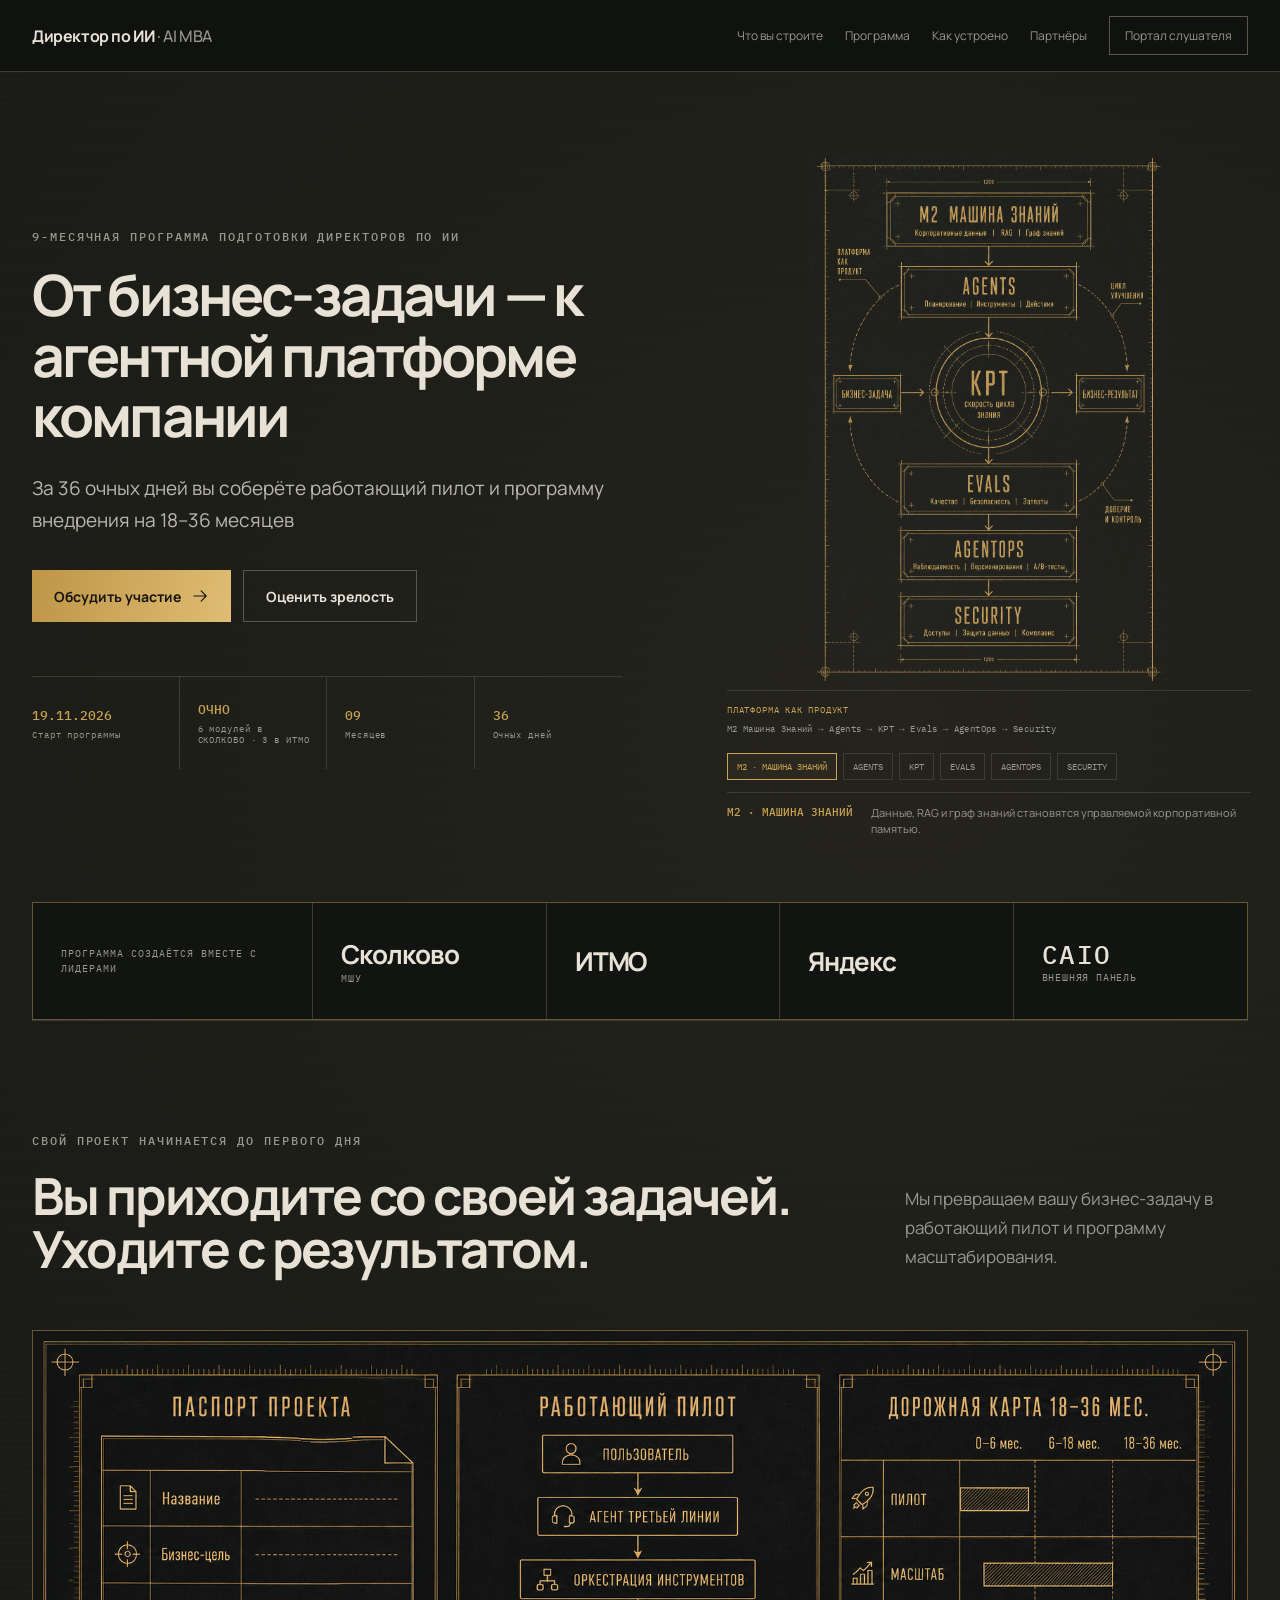
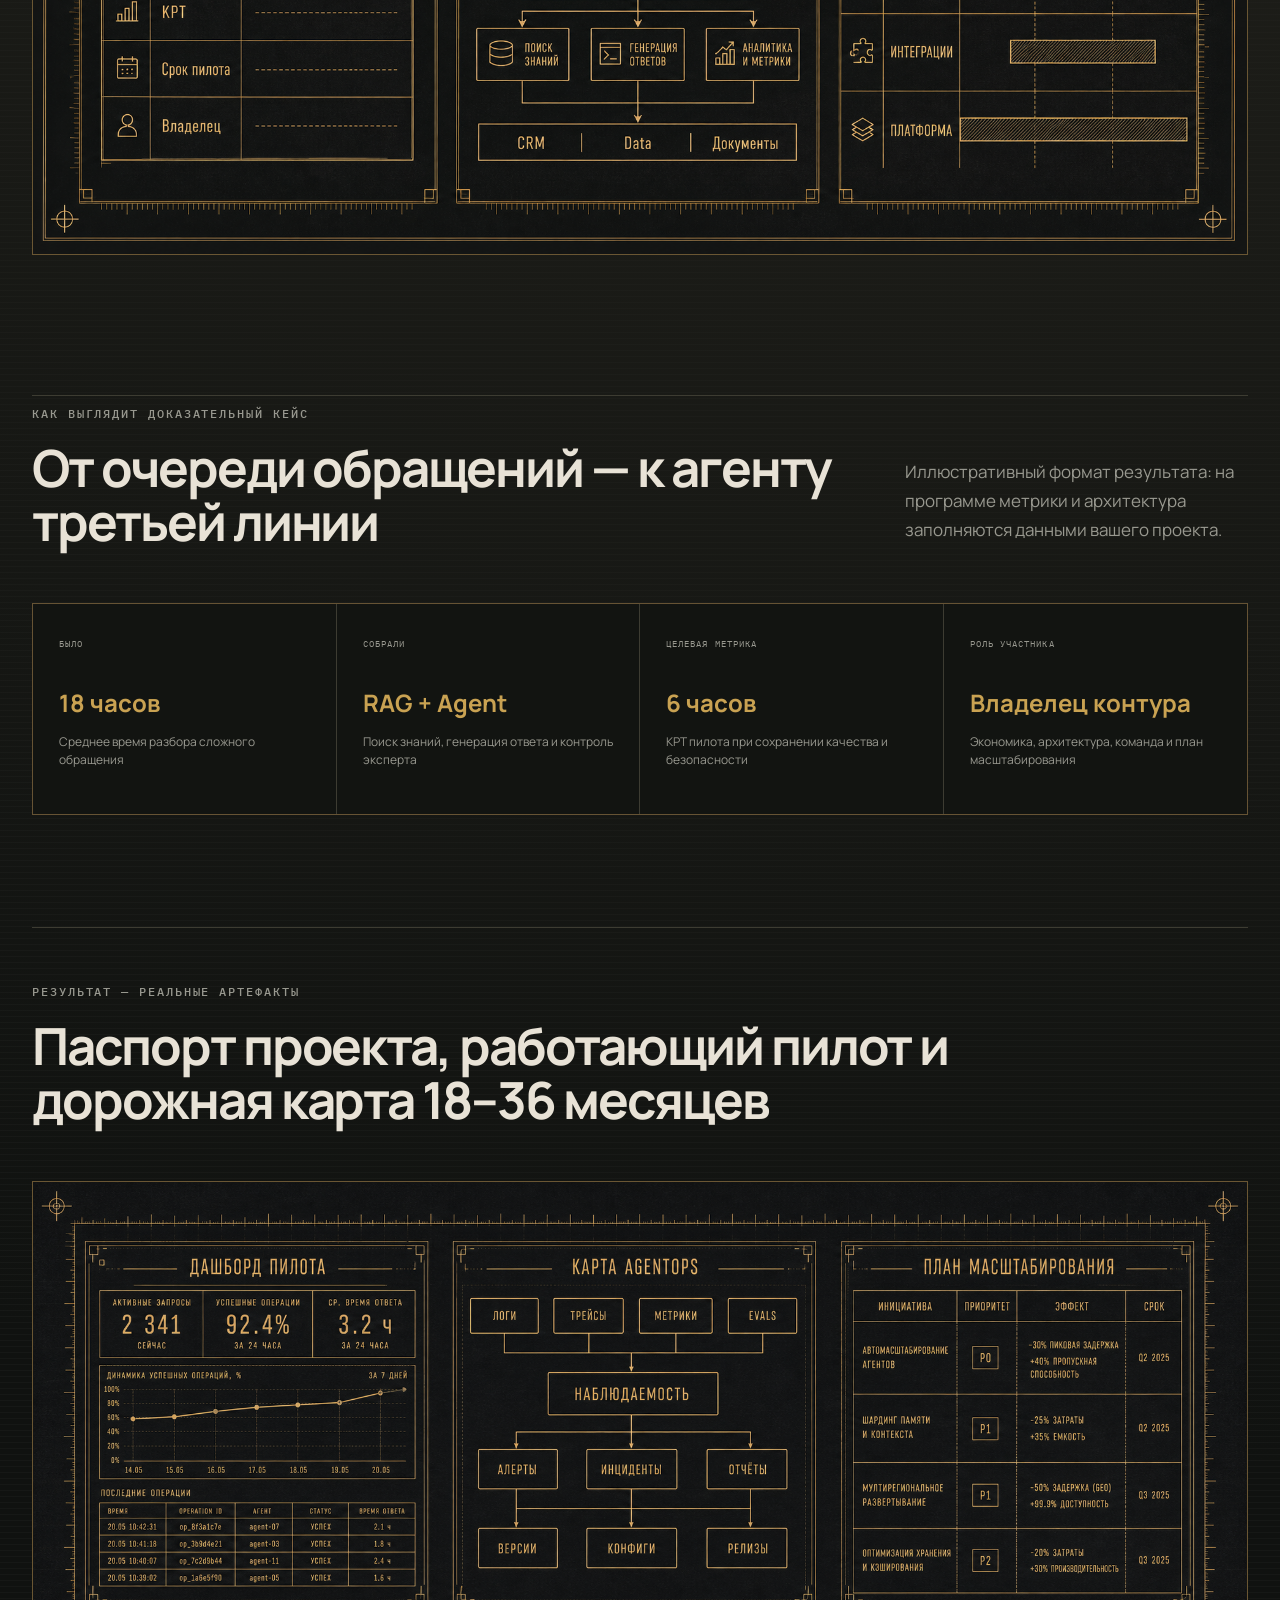
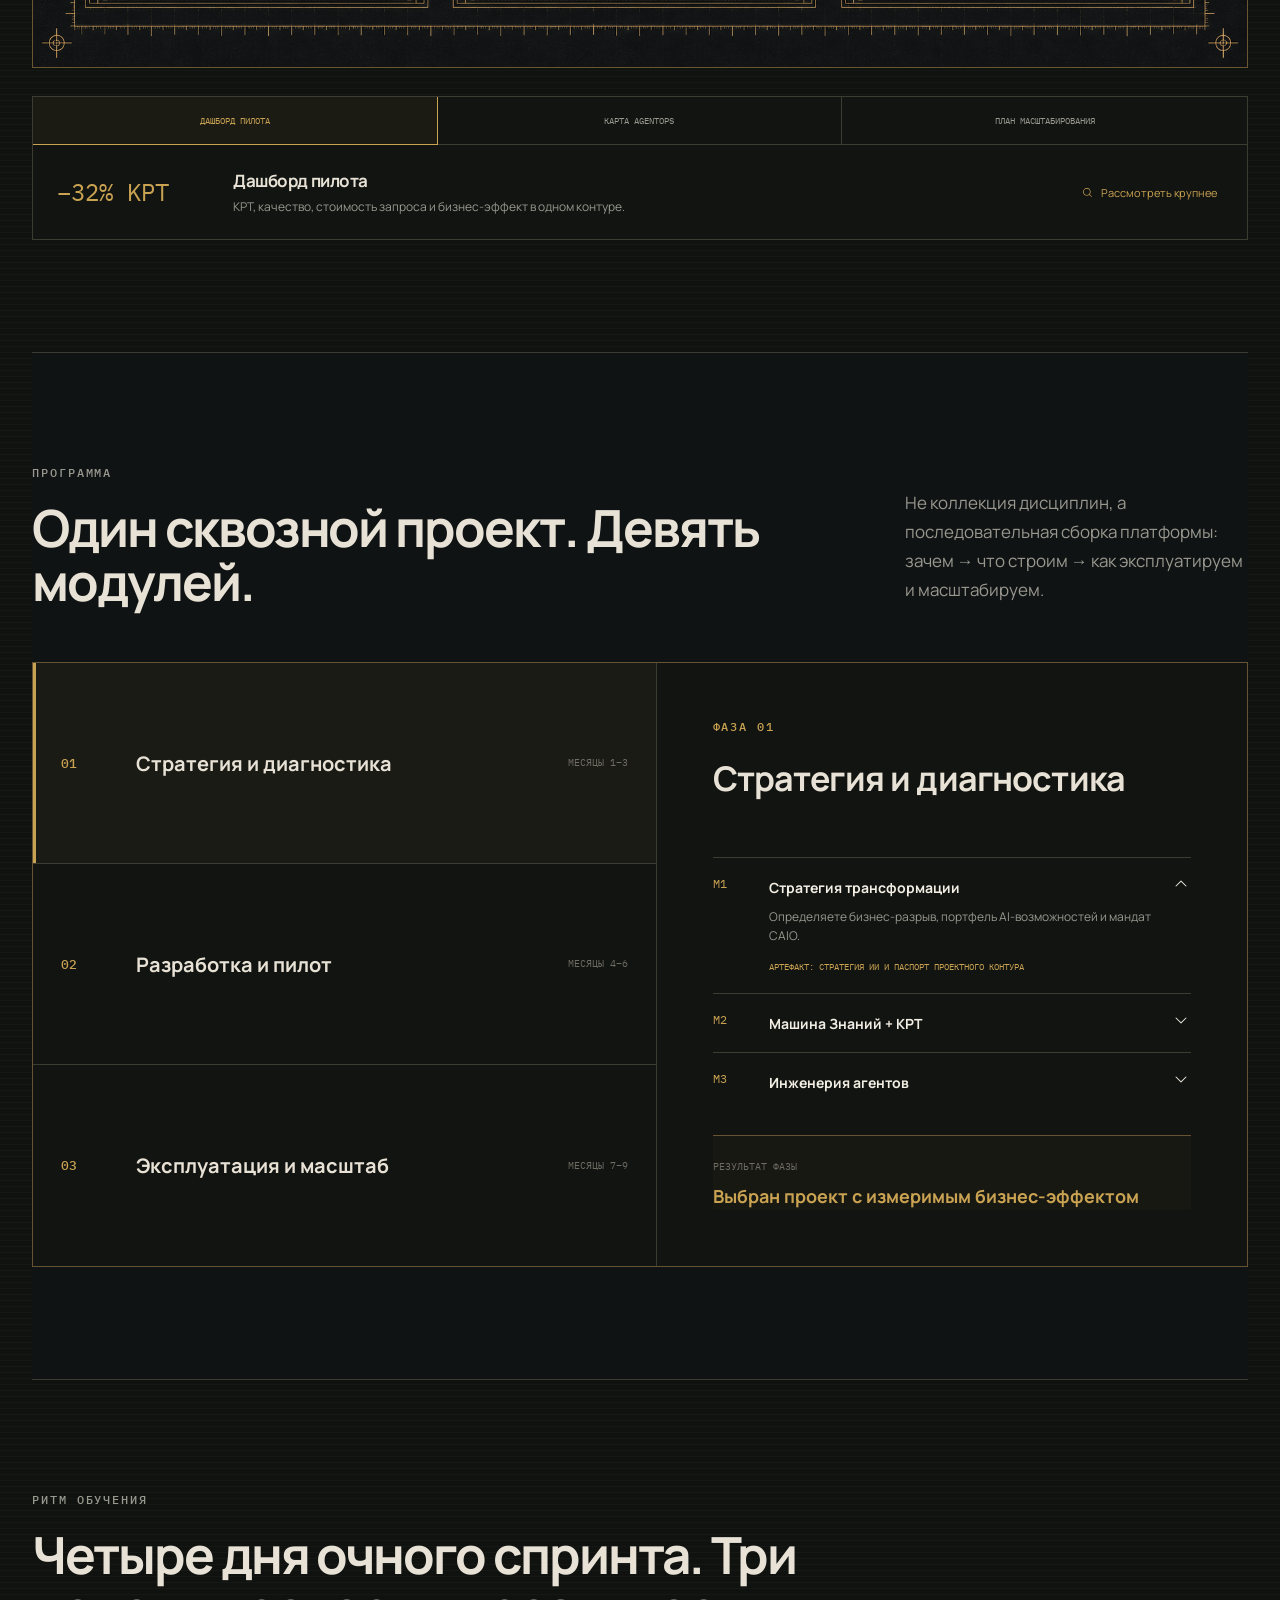
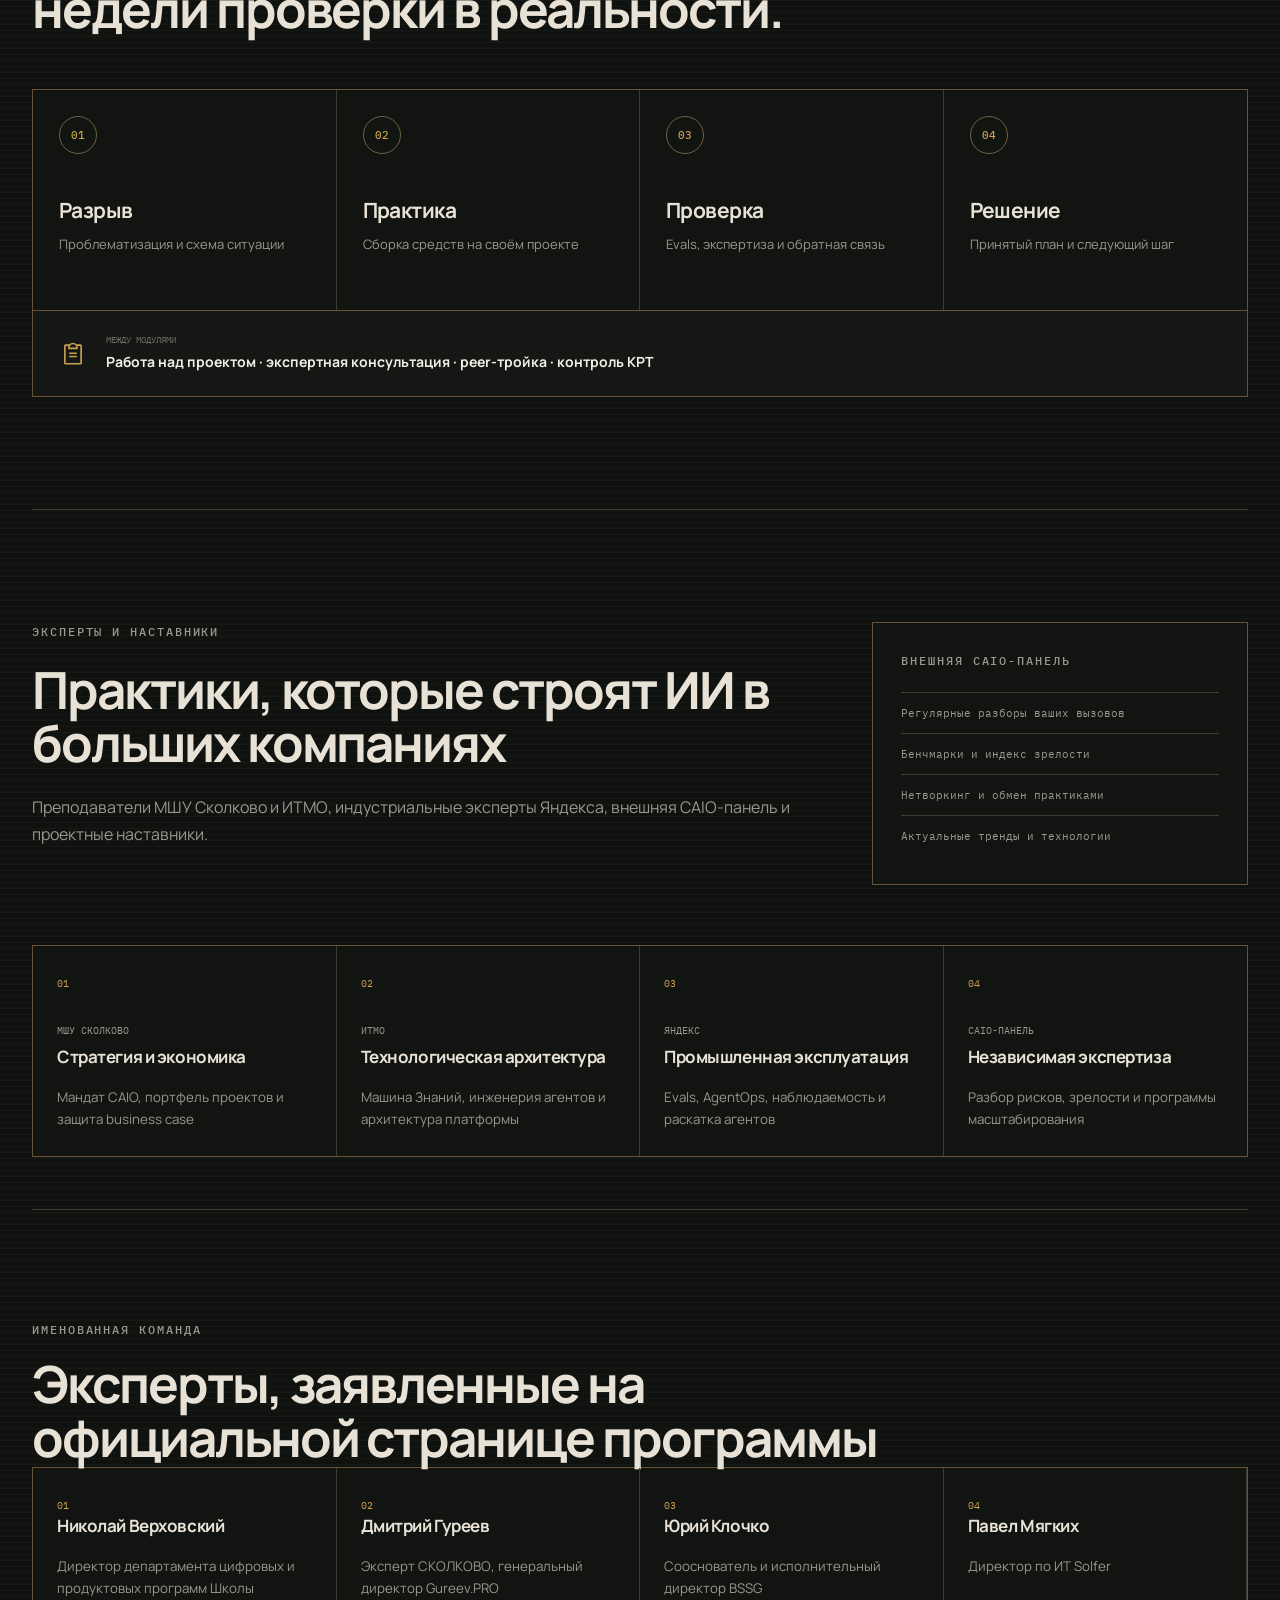
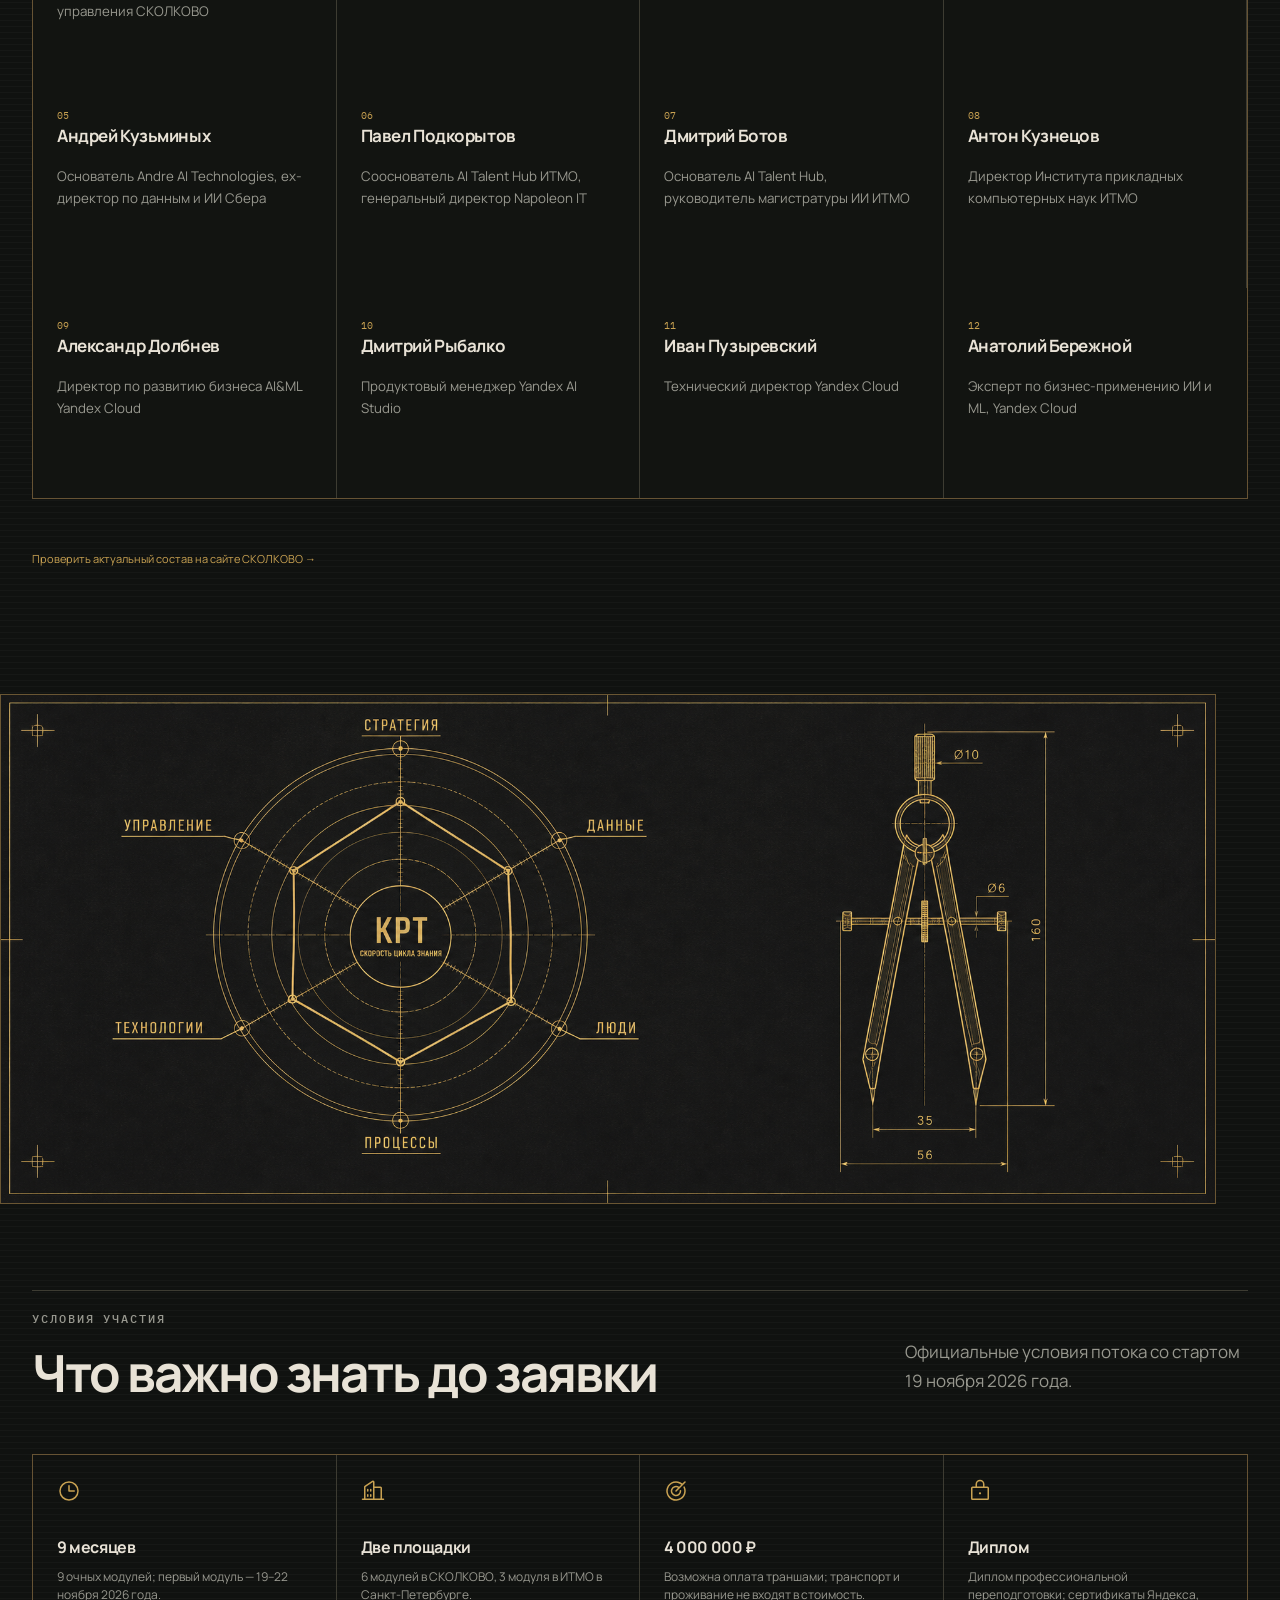
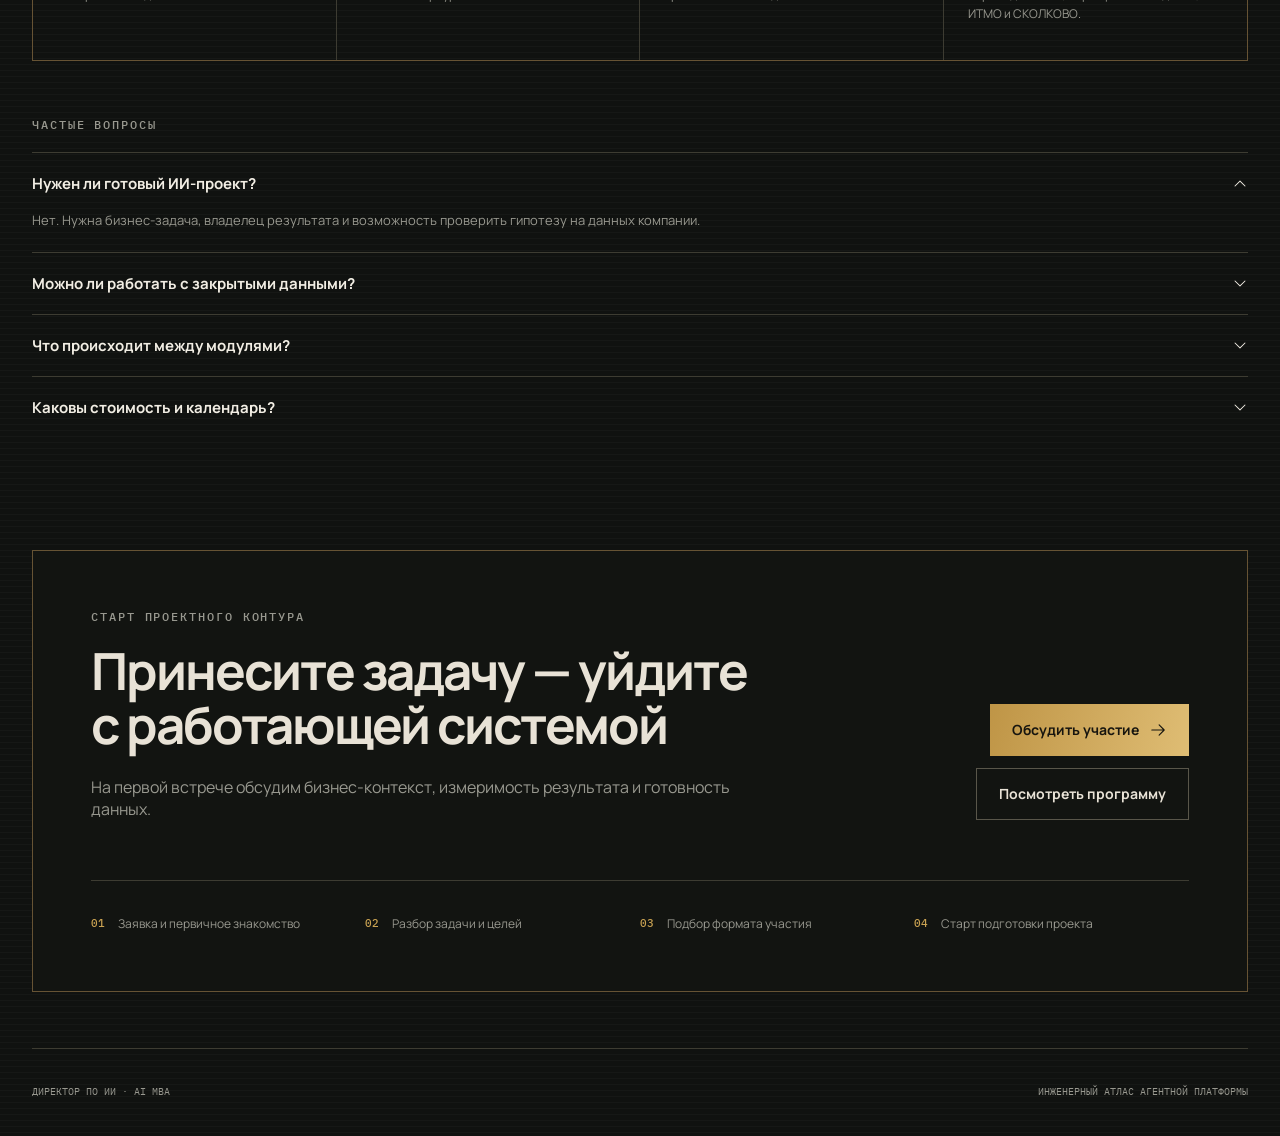
==== commit cb70458e: "Add official programme details and application path" ====
--- a/index.html
+++ b/index.html
@@ -10,7 +10,7 @@
     <meta property="og:url" content="https://agentmba.ai/" />
     <meta property="og:title" content="Директор по ИИ · AI MBA" />
     <meta property="og:description" content="От бизнес-задачи — к агентной платформе компании." />
-    <script type="module" crossorigin src="/assets/index-Vt3ED3R9.js"></script>
+    <script type="module" crossorigin src="/assets/index-MyNHB9pK.js"></script>
     <link rel="stylesheet" crossorigin href="/assets/index-DMbBklIx.css">
   </head>
   <body>
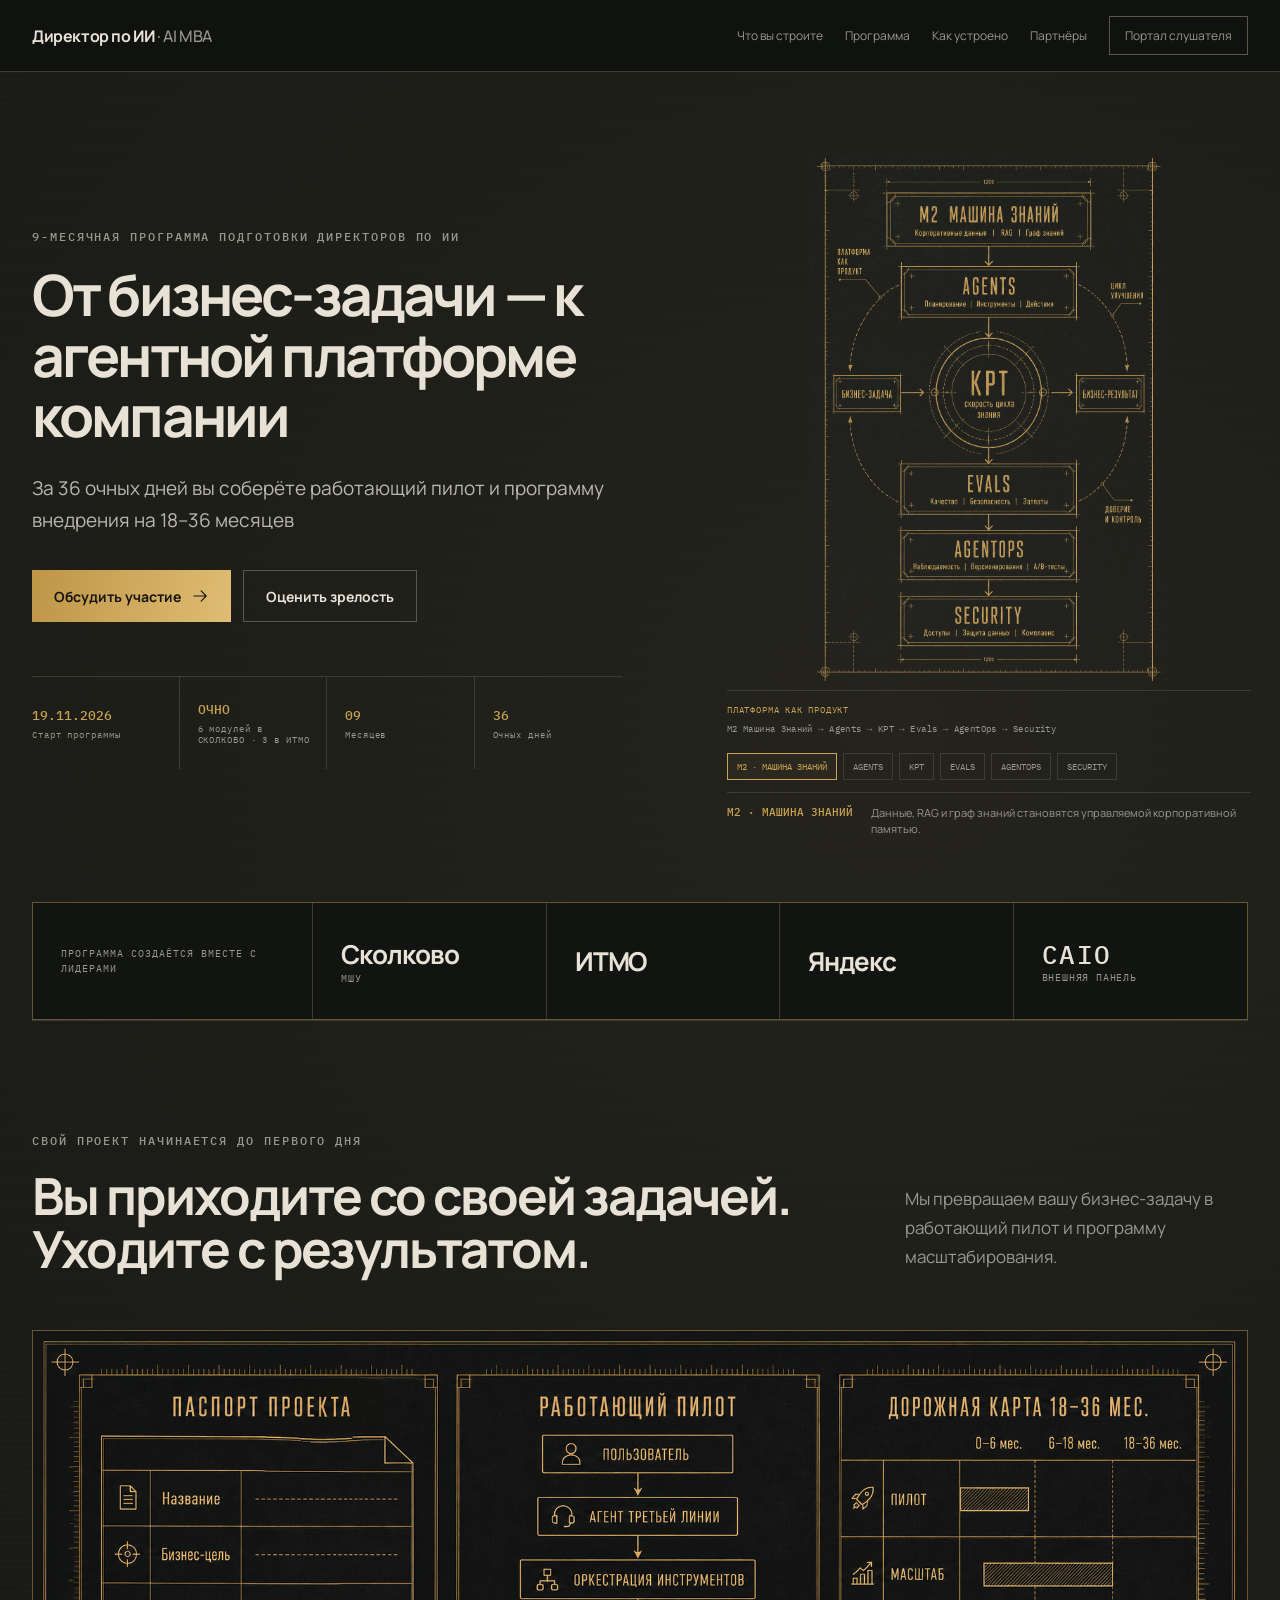
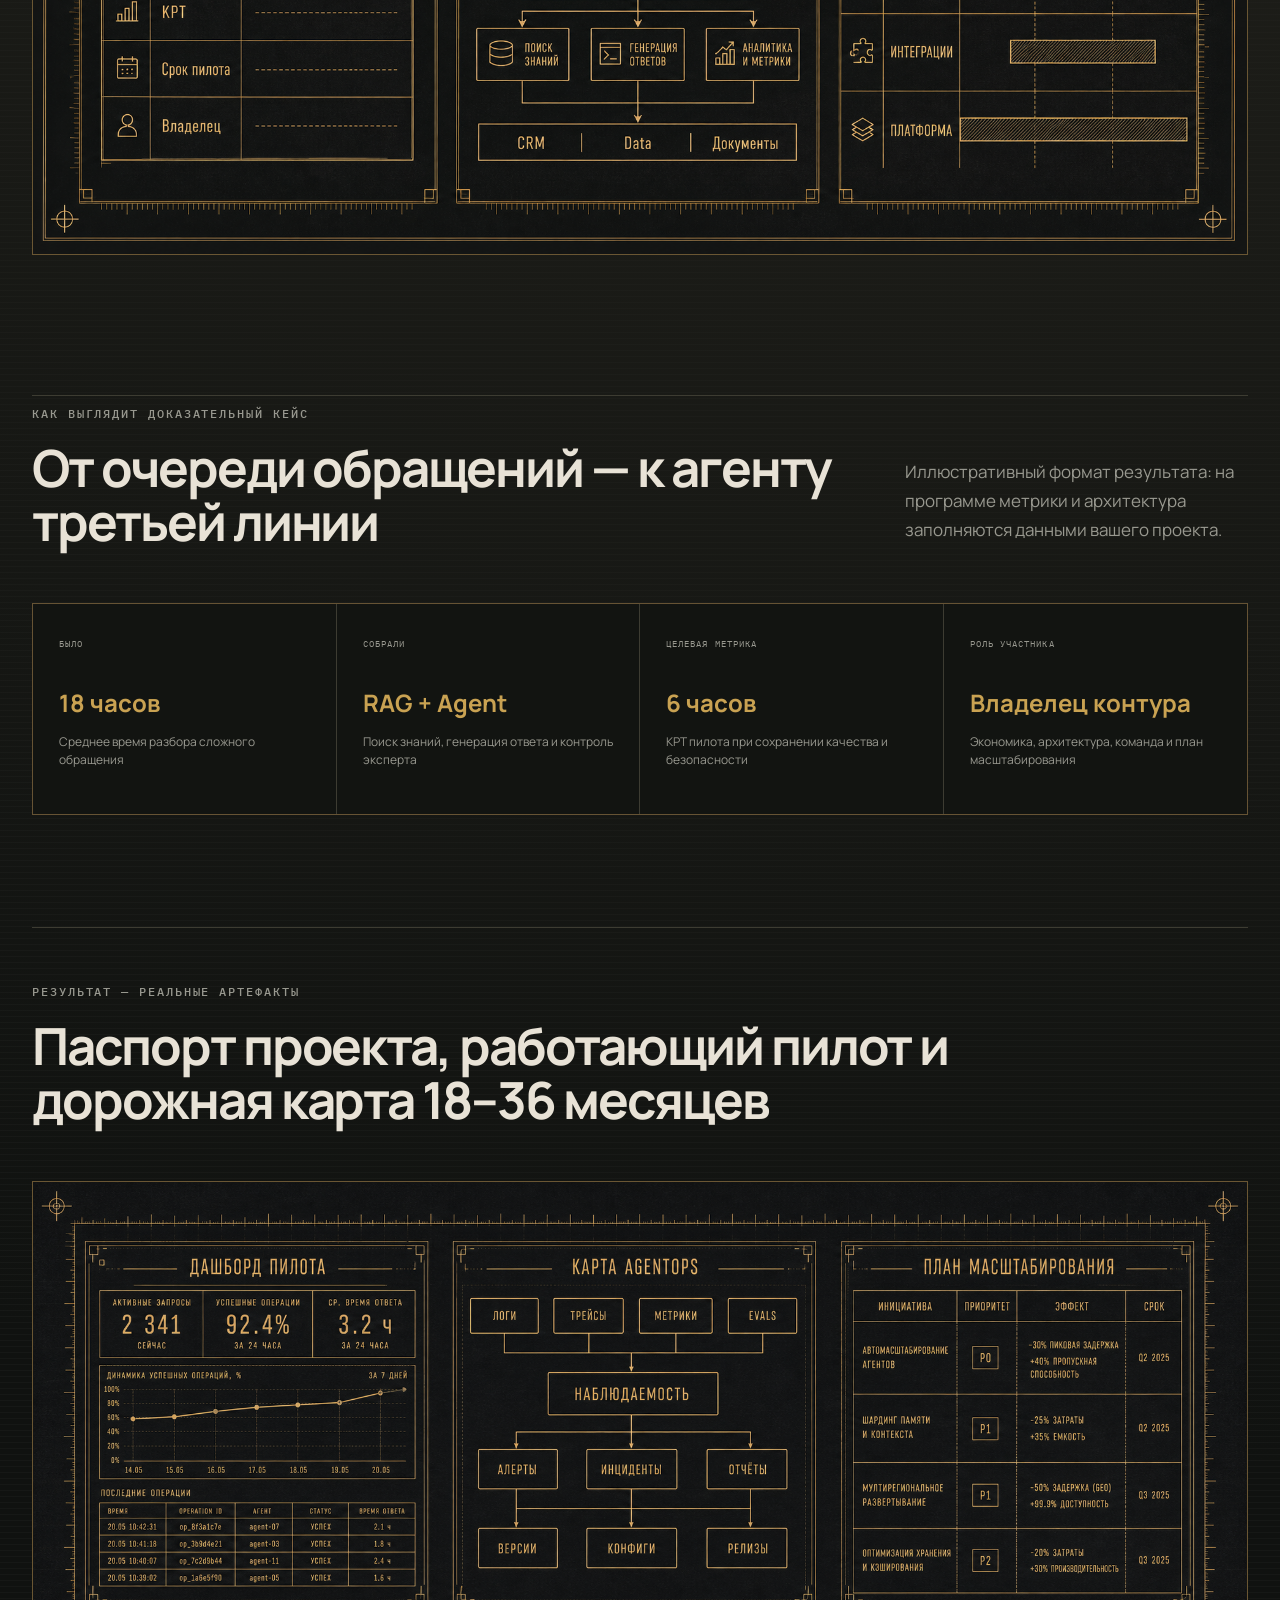
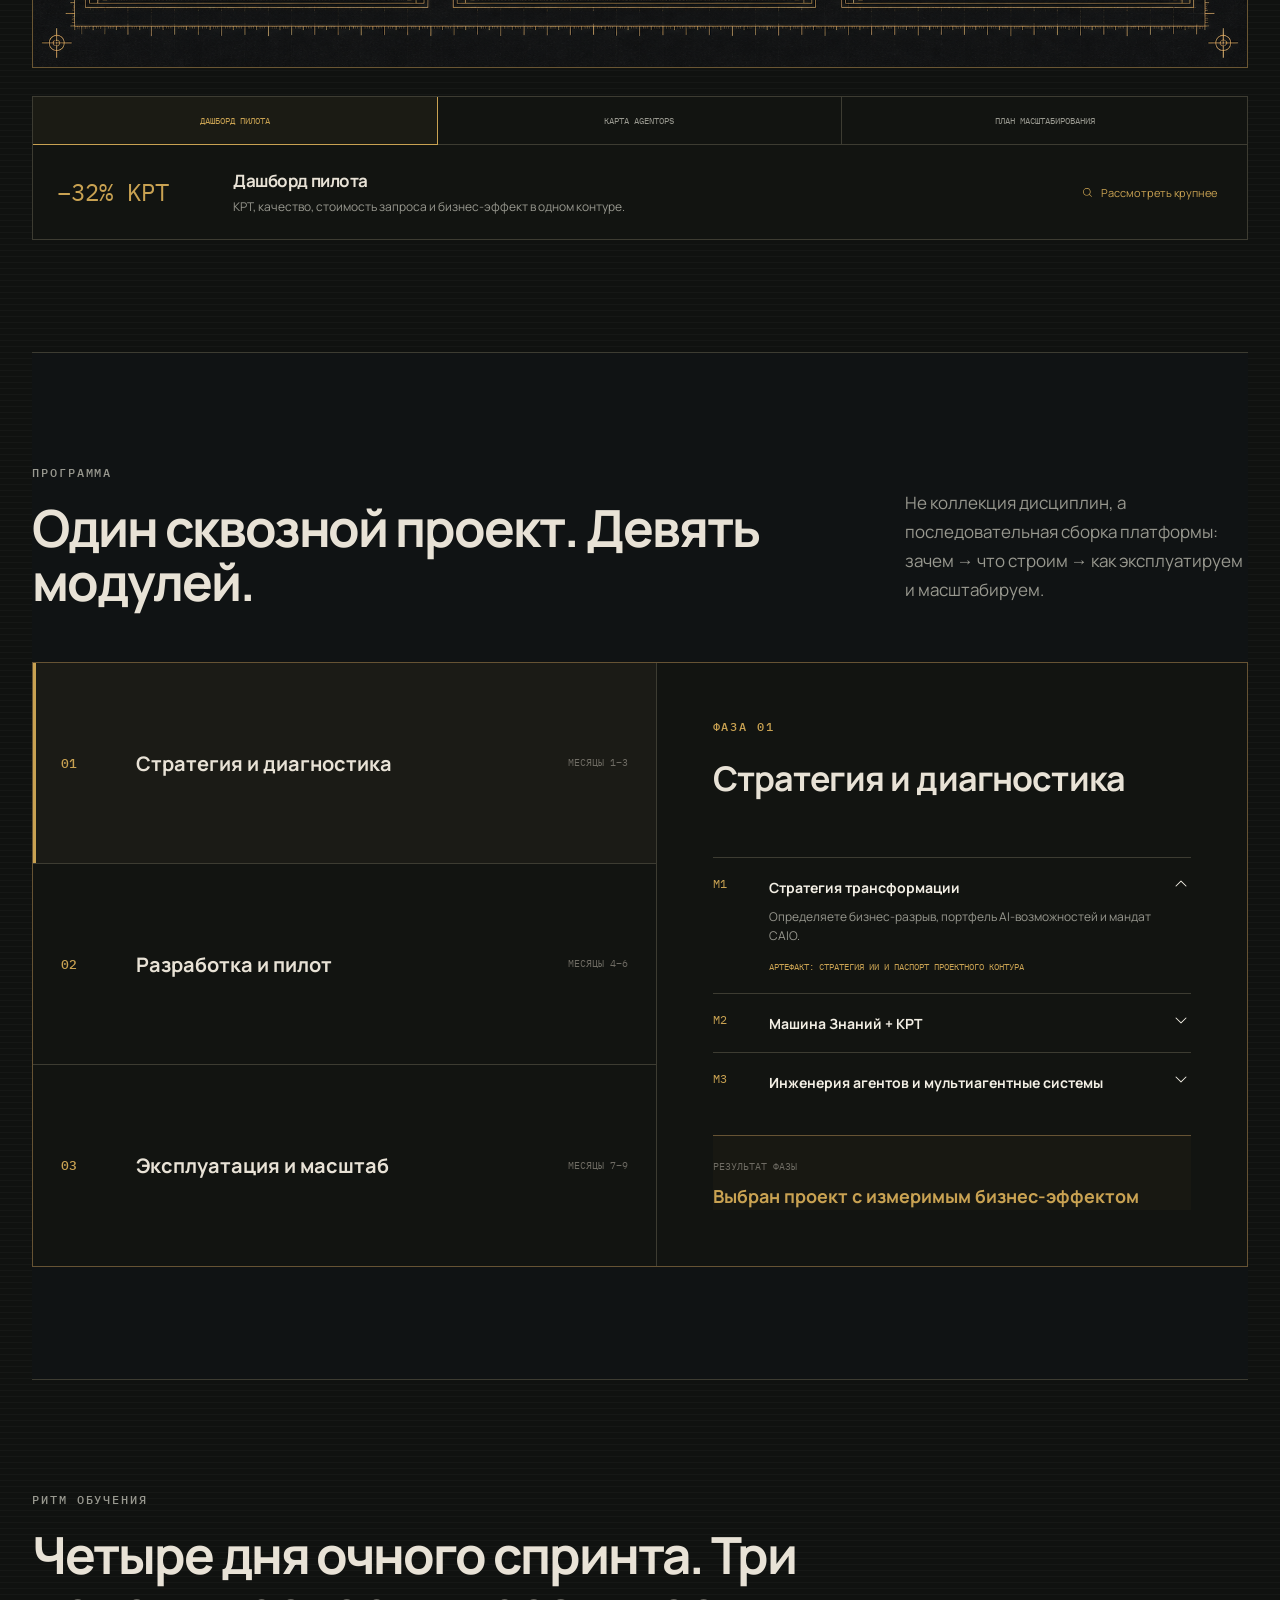
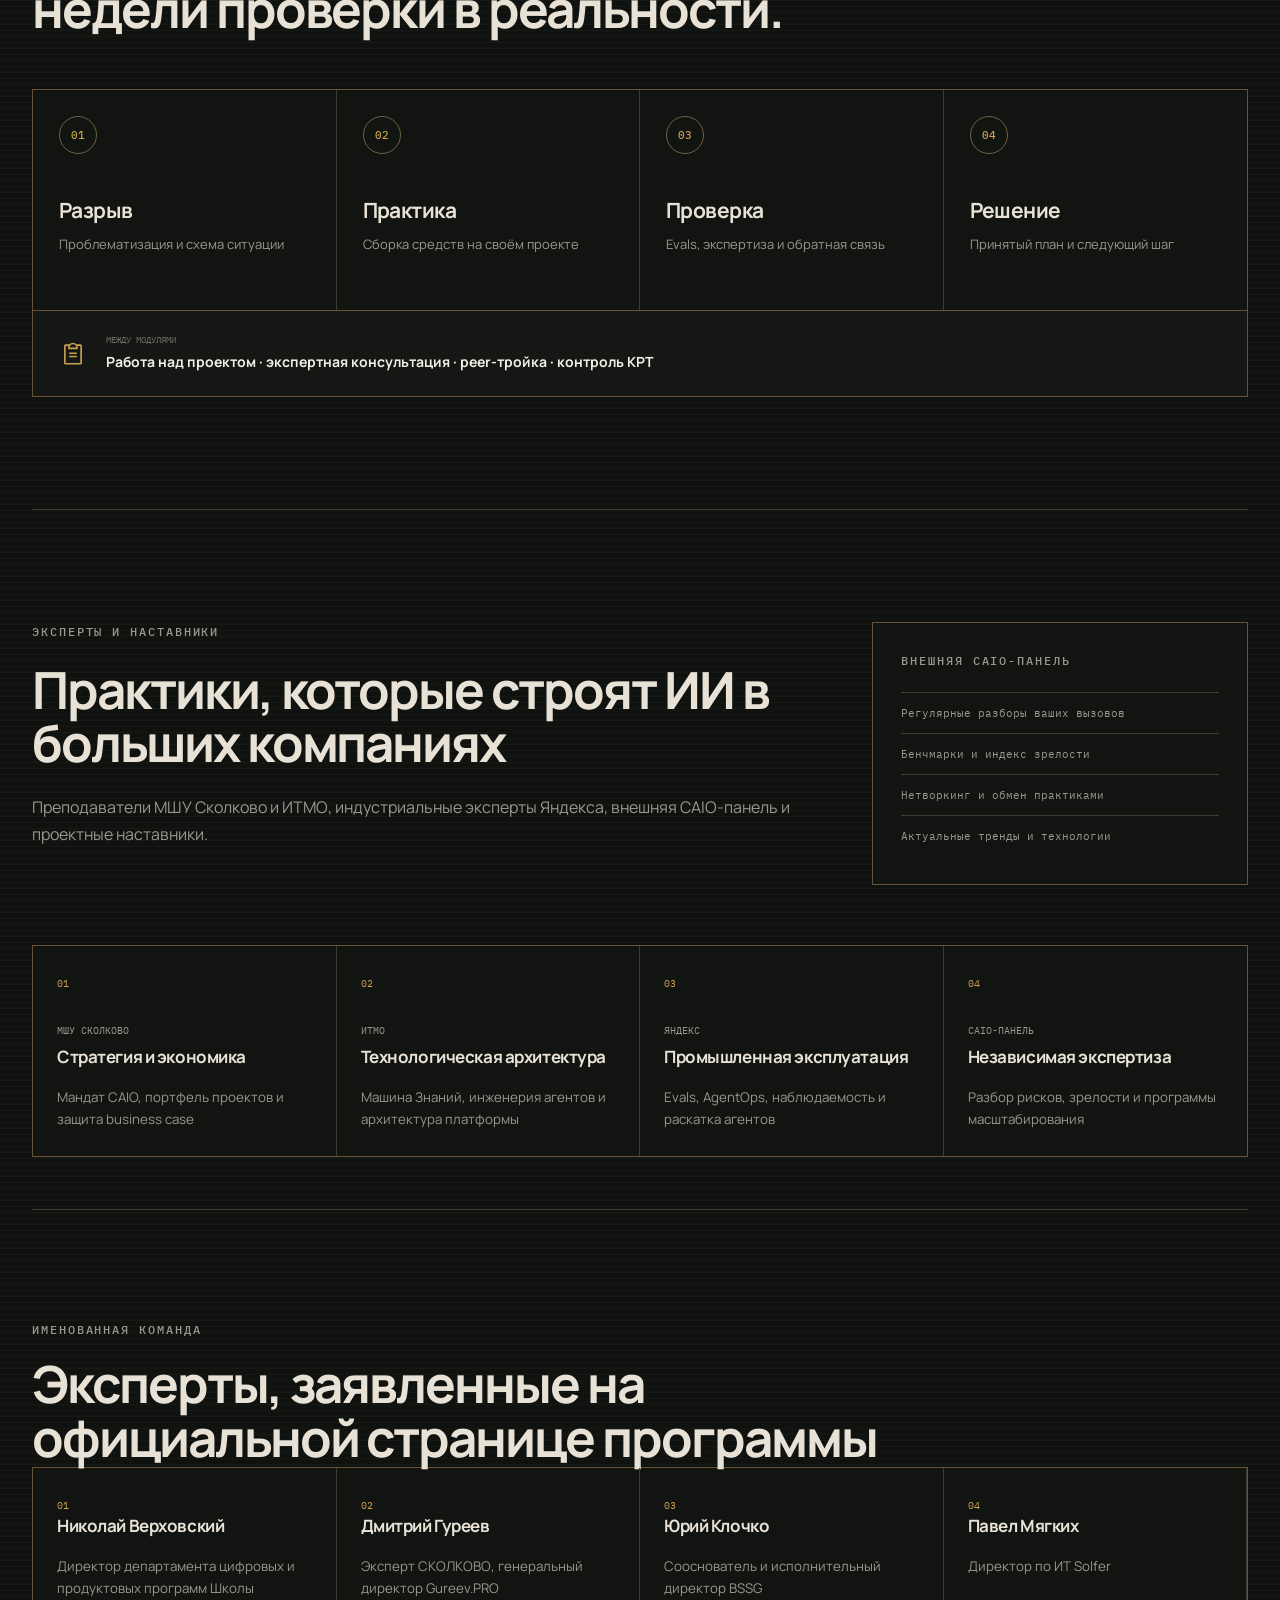
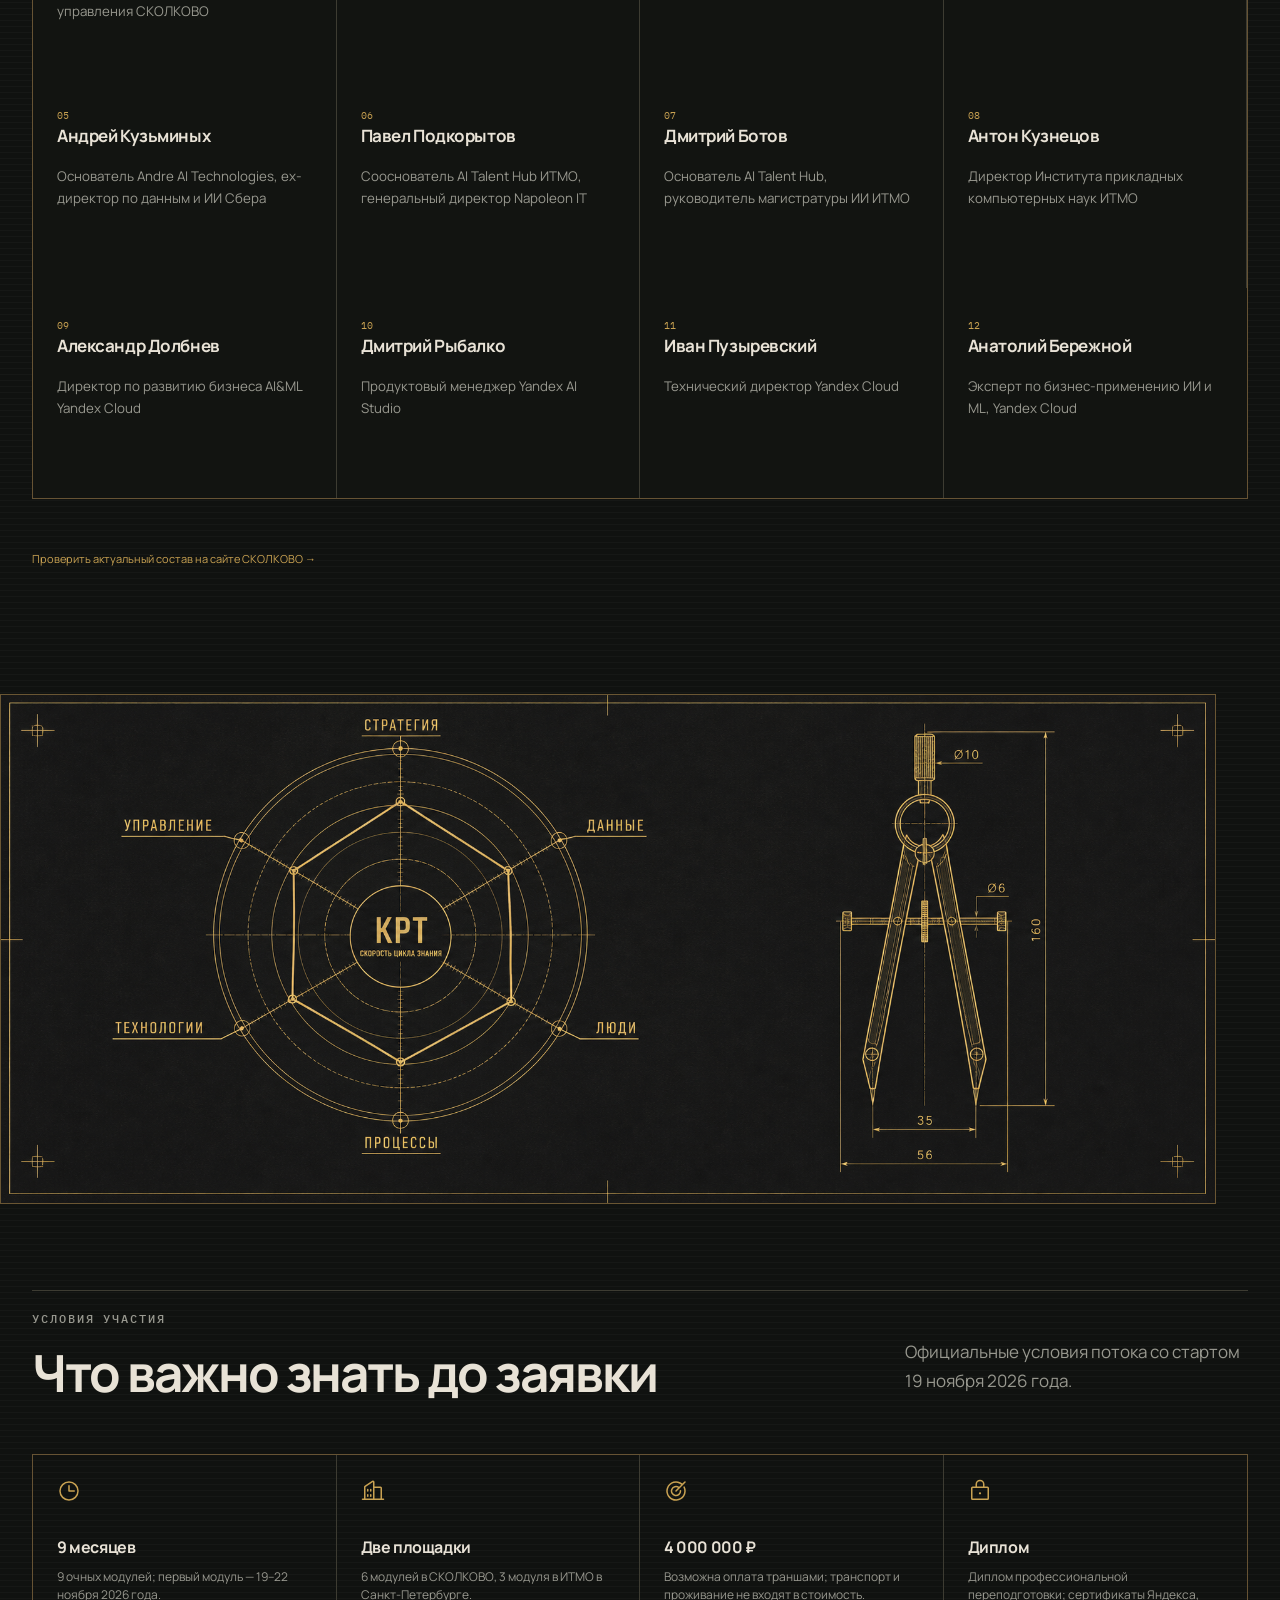
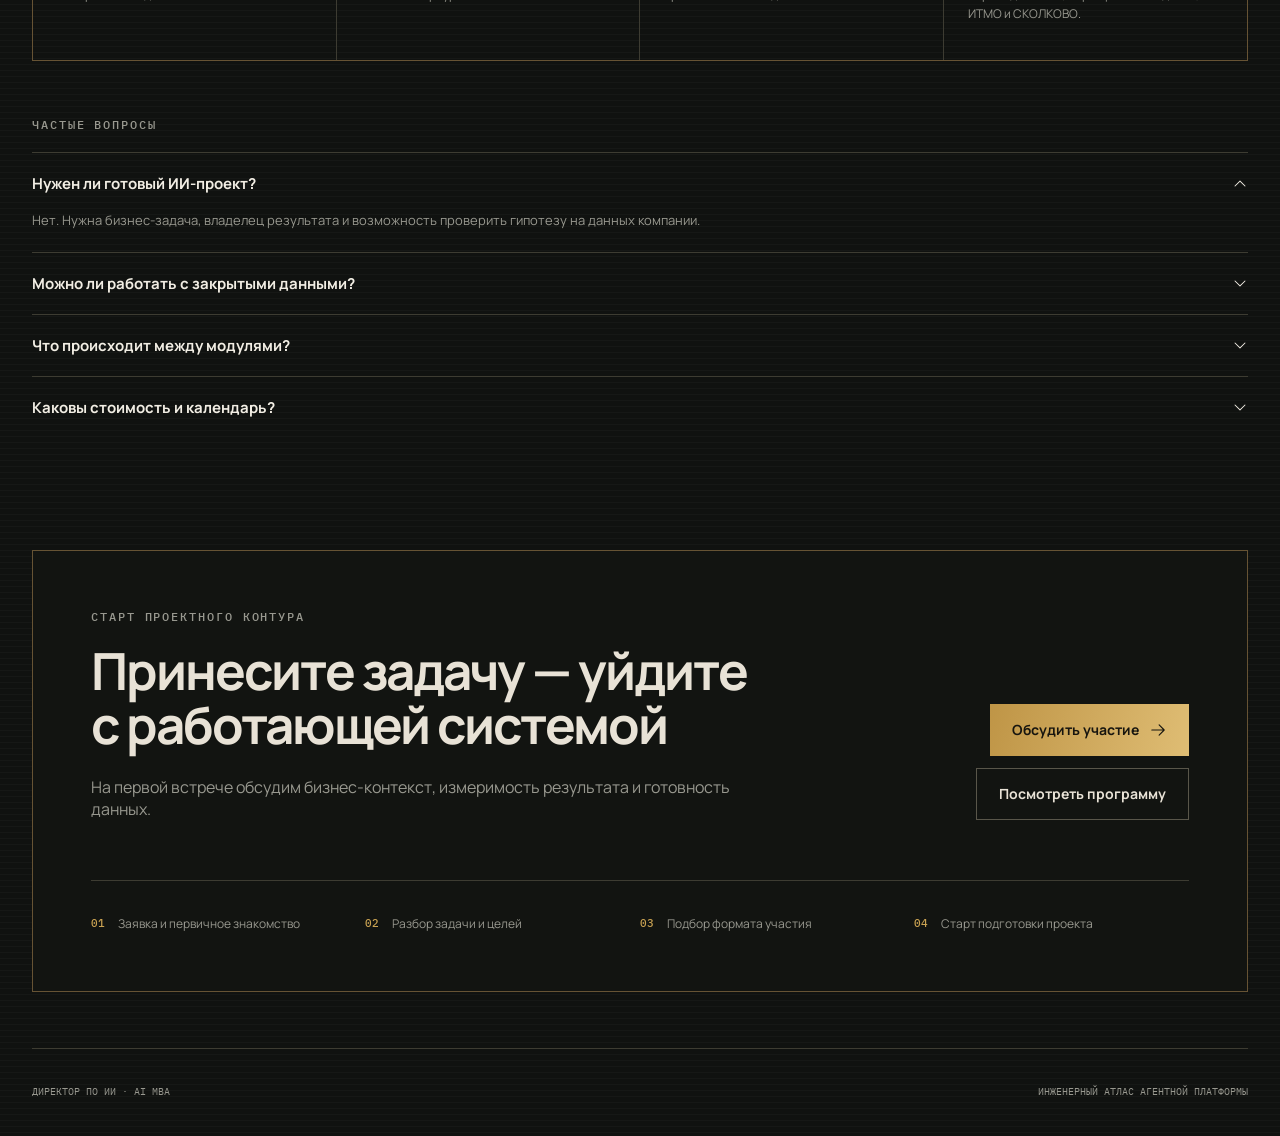
==== commit 21de8a08: "deploy: publish conversion journey release" ====
--- a/index.html
+++ b/index.html
@@ -10,8 +10,8 @@
     <meta property="og:url" content="https://agentmba.ai/" />
     <meta property="og:title" content="Директор по ИИ · AI MBA" />
     <meta property="og:description" content="От бизнес-задачи — к агентной платформе компании." />
-    <script type="module" crossorigin src="/assets/index-MyNHB9pK.js"></script>
-    <link rel="stylesheet" crossorigin href="/assets/index-DMbBklIx.css">
+    <script type="module" crossorigin src="/assets/index-BLpfDxPD.js"></script>
+    <link rel="stylesheet" crossorigin href="/assets/index-BAbrKaXu.css">
   </head>
   <body>
     <div id="root"></div>
--- a/assets/index-BAbrKaXu.css
+++ b/assets/index-BAbrKaXu.css
@@ -0,0 +1 @@
+@font-face{font-family:Manrope;font-style:normal;font-display:swap;font-weight:400;src:url([data-uri]) format("woff2"),url([data-uri]) format("woff");unicode-range:U+0460-052F,U+1C80-1C8A,U+20B4,U+2DE0-2DFF,U+A640-A69F,U+FE2E-FE2F}@font-face{font-family:Manrope;font-style:normal;font-display:swap;font-weight:400;src:url(/assets/manrope-cyrillic-400-normal-BMzJvInZ.woff2) format("woff2"),url(/assets/manrope-cyrillic-400-normal-Dvx59UGC.woff) format("woff");unicode-range:U+0301,U+0400-045F,U+0490-0491,U+04B0-04B1,U+2116}@font-face{font-family:Manrope;font-style:normal;font-display:swap;font-weight:400;src:url(/assets/manrope-greek-400-normal-CM4qok81.woff2) format("woff2"),url(/assets/manrope-greek-400-normal-DuX9RsAR.woff) format("woff");unicode-range:U+0370-0377,U+037A-037F,U+0384-038A,U+038C,U+038E-03A1,U+03A3-03FF}@font-face{font-family:Manrope;font-style:normal;font-display:swap;font-weight:400;src:url(/assets/manrope-vietnamese-400-normal-DHb3EETF.woff2) format("woff2"),url(/assets/manrope-vietnamese-400-normal-D7E_mLGF.woff) format("woff");unicode-range:U+0102-0103,U+0110-0111,U+0128-0129,U+0168-0169,U+01A0-01A1,U+01AF-01B0,U+0300-0301,U+0303-0304,U+0308-0309,U+0323,U+0329,U+1EA0-1EF9,U+20AB}@font-face{font-family:Manrope;font-style:normal;font-display:swap;font-weight:400;src:url(/assets/manrope-latin-ext-400-normal-CMDvPJRp.woff2) format("woff2"),url(/assets/manrope-latin-ext-400-normal-C-X6QNXX.woff) format("woff");unicode-range:U+0100-02BA,U+02BD-02C5,U+02C7-02CC,U+02CE-02D7,U+02DD-02FF,U+0304,U+0308,U+0329,U+1D00-1DBF,U+1E00-1E9F,U+1EF2-1EFF,U+2020,U+20A0-20AB,U+20AD-20C0,U+2113,U+2C60-2C7F,U+A720-A7FF}@font-face{font-family:Manrope;font-style:normal;font-display:swap;font-weight:400;src:url(/assets/manrope-latin-400-normal-PaqtzbVb.woff2) format("woff2"),url(/assets/manrope-latin-400-normal-8tf8FM3T.woff) format("woff");unicode-range:U+0000-00FF,U+0131,U+0152-0153,U+02BB-02BC,U+02C6,U+02DA,U+02DC,U+0304,U+0308,U+0329,U+2000-206F,U+20AC,U+2122,U+2191,U+2193,U+2212,U+2215,U+FEFF,U+FFFD}@font-face{font-family:Manrope;font-style:normal;font-display:swap;font-weight:500;src:url([data-uri]) format("woff2"),url([data-uri]) format("woff");unicode-range:U+0460-052F,U+1C80-1C8A,U+20B4,U+2DE0-2DFF,U+A640-A69F,U+FE2E-FE2F}@font-face{font-family:Manrope;font-style:normal;font-display:swap;font-weight:500;src:url(/assets/manrope-cyrillic-500-normal-B1OEZity.woff2) format("woff2"),url(/assets/manrope-cyrillic-500-normal-CNwnNrRC.woff) format("woff");unicode-range:U+0301,U+0400-045F,U+0490-0491,U+04B0-04B1,U+2116}@font-face{font-family:Manrope;font-style:normal;font-display:swap;font-weight:500;src:url(/assets/manrope-greek-500-normal-GeMIHyWm.woff2) format("woff2"),url(/assets/manrope-greek-500-normal-DyxYGEtJ.woff) format("woff");unicode-range:U+0370-0377,U+037A-037F,U+0384-038A,U+038C,U+038E-03A1,U+03A3-03FF}@font-face{font-family:Manrope;font-style:normal;font-display:swap;font-weight:500;src:url(/assets/manrope-vietnamese-500-normal-DCXiE_xi.woff2) format("woff2"),url(/assets/manrope-vietnamese-500-normal-DaZ8i3XM.woff) format("woff");unicode-range:U+0102-0103,U+0110-0111,U+0128-0129,U+0168-0169,U+01A0-01A1,U+01AF-01B0,U+0300-0301,U+0303-0304,U+0308-0309,U+0323,U+0329,U+1EA0-1EF9,U+20AB}@font-face{font-family:Manrope;font-style:normal;font-display:swap;font-weight:500;src:url(/assets/manrope-latin-ext-500-normal-dm74KBQw.woff2) format("woff2"),url(/assets/manrope-latin-ext-500-normal-EtoS1VaI.woff) format("woff");unicode-range:U+0100-02BA,U+02BD-02C5,U+02C7-02CC,U+02CE-02D7,U+02DD-02FF,U+0304,U+0308,U+0329,U+1D00-1DBF,U+1E00-1E9F,U+1EF2-1EFF,U+2020,U+20A0-20AB,U+20AD-20C0,U+2113,U+2C60-2C7F,U+A720-A7FF}@font-face{font-family:Manrope;font-style:normal;font-display:swap;font-weight:500;src:url(/assets/manrope-latin-500-normal-BYYD-dBL.woff2) format("woff2"),url(/assets/manrope-latin-500-normal-DMZssgOp.woff) format("woff");unicode-range:U+0000-00FF,U+0131,U+0152-0153,U+02BB-02BC,U+02C6,U+02DA,U+02DC,U+0304,U+0308,U+0329,U+2000-206F,U+20AC,U+2122,U+2191,U+2193,U+2212,U+2215,U+FEFF,U+FFFD}@font-face{font-family:Manrope;font-style:normal;font-display:swap;font-weight:600;src:url([data-uri]) format("woff2"),url([data-uri]) format("woff");unicode-range:U+0460-052F,U+1C80-1C8A,U+20B4,U+2DE0-2DFF,U+A640-A69F,U+FE2E-FE2F}@font-face{font-family:Manrope;font-style:normal;font-display:swap;font-weight:600;src:url(/assets/manrope-cyrillic-600-normal-DvRl3Mj-.woff2) format("woff2"),url(/assets/manrope-cyrillic-600-normal-It4mZcQk.woff) format("woff");unicode-range:U+0301,U+0400-045F,U+0490-0491,U+04B0-04B1,U+2116}@font-face{font-family:Manrope;font-style:normal;font-display:swap;font-weight:600;src:url(/assets/manrope-greek-600-normal-BoRV6lzK.woff2) format("woff2"),url(/assets/manrope-greek-600-normal-CF2i9ZRY.woff) format("woff");unicode-range:U+0370-0377,U+037A-037F,U+0384-038A,U+038C,U+038E-03A1,U+03A3-03FF}@font-face{font-family:Manrope;font-style:normal;font-display:swap;font-weight:600;src:url(/assets/manrope-vietnamese-600-normal-C1J5PCl_.woff2) format("woff2"),url(/assets/manrope-vietnamese-600-normal-lA7a_7Ok.woff) format("woff");unicode-range:U+0102-0103,U+0110-0111,U+0128-0129,U+0168-0169,U+01A0-01A1,U+01AF-01B0,U+0300-0301,U+0303-0304,U+0308-0309,U+0323,U+0329,U+1EA0-1EF9,U+20AB}@font-face{font-family:Manrope;font-style:normal;font-display:swap;font-weight:600;src:url(/assets/manrope-latin-ext-600-normal-_gBojHdJ.woff2) format("woff2"),url(/assets/manrope-latin-ext-600-normal-u5Pl7hTU.woff) format("woff");unicode-range:U+0100-02BA,U+02BD-02C5,U+02C7-02CC,U+02CE-02D7,U+02DD-02FF,U+0304,U+0308,U+0329,U+1D00-1DBF,U+1E00-1E9F,U+1EF2-1EFF,U+2020,U+20A0-20AB,U+20AD-20C0,U+2113,U+2C60-2C7F,U+A720-A7FF}@font-face{font-family:Manrope;font-style:normal;font-display:swap;font-weight:600;src:url(/assets/manrope-latin-600-normal-4f0koTD-.woff2) format("woff2"),url(/assets/manrope-latin-600-normal-BqgrALkZ.woff) format("woff");unicode-range:U+0000-00FF,U+0131,U+0152-0153,U+02BB-02BC,U+02C6,U+02DA,U+02DC,U+0304,U+0308,U+0329,U+2000-206F,U+20AC,U+2122,U+2191,U+2193,U+2212,U+2215,U+FEFF,U+FFFD}@font-face{font-family:Manrope;font-style:normal;font-display:swap;font-weight:700;src:url([data-uri]) format("woff2"),url([data-uri]) format("woff");unicode-range:U+0460-052F,U+1C80-1C8A,U+20B4,U+2DE0-2DFF,U+A640-A69F,U+FE2E-FE2F}@font-face{font-family:Manrope;font-style:normal;font-display:swap;font-weight:700;src:url(/assets/manrope-cyrillic-700-normal-Dw_fZAg2.woff2) format("woff2"),url(/assets/manrope-cyrillic-700-normal-7JNVKxyl.woff) format("woff");unicode-range:U+0301,U+0400-045F,U+0490-0491,U+04B0-04B1,U+2116}@font-face{font-family:Manrope;font-style:normal;font-display:swap;font-weight:700;src:url(/assets/manrope-greek-700-normal-CHUG9PD8.woff2) format("woff2"),url(/assets/manrope-greek-700-normal-DyfsrCpP.woff) format("woff");unicode-range:U+0370-0377,U+037A-037F,U+0384-038A,U+038C,U+038E-03A1,U+03A3-03FF}@font-face{font-family:Manrope;font-style:normal;font-display:swap;font-weight:700;src:url(/assets/manrope-vietnamese-700-normal-CUqMx5-1.woff2) format("woff2"),url(/assets/manrope-vietnamese-700-normal-pt65Fn2Z.woff) format("woff");unicode-range:U+0102-0103,U+0110-0111,U+0128-0129,U+0168-0169,U+01A0-01A1,U+01AF-01B0,U+0300-0301,U+0303-0304,U+0308-0309,U+0323,U+0329,U+1EA0-1EF9,U+20AB}@font-face{font-family:Manrope;font-style:normal;font-display:swap;font-weight:700;src:url(/assets/manrope-latin-ext-700-normal-DYOwVNan.woff2) format("woff2"),url(/assets/manrope-latin-ext-700-normal-eVCcYqtJ.woff) format("woff");unicode-range:U+0100-02BA,U+02BD-02C5,U+02C7-02CC,U+02CE-02D7,U+02DD-02FF,U+0304,U+0308,U+0329,U+1D00-1DBF,U+1E00-1E9F,U+1EF2-1EFF,U+2020,U+20A0-20AB,U+20AD-20C0,U+2113,U+2C60-2C7F,U+A720-A7FF}@font-face{font-family:Manrope;font-style:normal;font-display:swap;font-weight:700;src:url(/assets/manrope-latin-700-normal-BZp_XxE4.woff2) format("woff2"),url(/assets/manrope-latin-700-normal-DGRFkw-m.woff) format("woff");unicode-range:U+0000-00FF,U+0131,U+0152-0153,U+02BB-02BC,U+02C6,U+02DA,U+02DC,U+0304,U+0308,U+0329,U+2000-206F,U+20AC,U+2122,U+2191,U+2193,U+2212,U+2215,U+FEFF,U+FFFD}@font-face{font-family:IBM Plex Mono;font-style:normal;font-display:swap;font-weight:400;src:url(/assets/ibm-plex-mono-cyrillic-ext-400-normal-xuaO2J-f.woff2) format("woff2"),url(/assets/ibm-plex-mono-cyrillic-ext-400-normal-DMdlQ8Kv.woff) format("woff");unicode-range:U+0460-052F,U+1C80-1C8A,U+20B4,U+2DE0-2DFF,U+A640-A69F,U+FE2E-FE2F}@font-face{font-family:IBM Plex Mono;font-style:normal;font-display:swap;font-weight:400;src:url(/assets/ibm-plex-mono-cyrillic-400-normal-BSMlKf0J.woff2) format("woff2"),url(/assets/ibm-plex-mono-cyrillic-400-normal-CEL4l2ZJ.woff) format("woff");unicode-range:U+0301,U+0400-045F,U+0490-0491,U+04B0-04B1,U+2116}@font-face{font-family:IBM Plex Mono;font-style:normal;font-display:swap;font-weight:400;src:url(/assets/ibm-plex-mono-vietnamese-400-normal-BulugwFq.woff2) format("woff2"),url(/assets/ibm-plex-mono-vietnamese-400-normal-DDuiU_S-.woff) format("woff");unicode-range:U+0102-0103,U+0110-0111,U+0128-0129,U+0168-0169,U+01A0-01A1,U+01AF-01B0,U+0300-0301,U+0303-0304,U+0308-0309,U+0323,U+0329,U+1EA0-1EF9,U+20AB}@font-face{font-family:IBM Plex Mono;font-style:normal;font-display:swap;font-weight:400;src:url(/assets/ibm-plex-mono-latin-ext-400-normal-BmRBH3aV.woff2) format("woff2"),url(/assets/ibm-plex-mono-latin-ext-400-normal-D3D2R8hC.woff) format("woff");unicode-range:U+0100-02BA,U+02BD-02C5,U+02C7-02CC,U+02CE-02D7,U+02DD-02FF,U+0304,U+0308,U+0329,U+1D00-1DBF,U+1E00-1E9F,U+1EF2-1EFF,U+2020,U+20A0-20AB,U+20AD-20C0,U+2113,U+2C60-2C7F,U+A720-A7FF}@font-face{font-family:IBM Plex Mono;font-style:normal;font-display:swap;font-weight:400;src:url(/assets/ibm-plex-mono-latin-400-normal-DMJ8VG8y.woff2) format("woff2"),url(/assets/ibm-plex-mono-latin-400-normal-CvHOgSBP.woff) format("woff");unicode-range:U+0000-00FF,U+0131,U+0152-0153,U+02BB-02BC,U+02C6,U+02DA,U+02DC,U+0304,U+0308,U+0329,U+2000-206F,U+20AC,U+2122,U+2191,U+2193,U+2212,U+2215,U+FEFF,U+FFFD}@font-face{font-family:IBM Plex Mono;font-style:normal;font-display:swap;font-weight:500;src:url(/assets/ibm-plex-mono-cyrillic-ext-500-normal-BqneJy0T.woff2) format("woff2"),url(/assets/ibm-plex-mono-cyrillic-ext-500-normal-BIfNGwUT.woff) format("woff");unicode-range:U+0460-052F,U+1C80-1C8A,U+20B4,U+2DE0-2DFF,U+A640-A69F,U+FE2E-FE2F}@font-face{font-family:IBM Plex Mono;font-style:normal;font-display:swap;font-weight:500;src:url(/assets/ibm-plex-mono-cyrillic-500-normal-Bq9vWWag.woff2) format("woff2"),url(/assets/ibm-plex-mono-cyrillic-500-normal-Ael50iVv.woff) format("woff");unicode-range:U+0301,U+0400-045F,U+0490-0491,U+04B0-04B1,U+2116}@font-face{font-family:IBM Plex Mono;font-style:normal;font-display:swap;font-weight:500;src:url(/assets/ibm-plex-mono-vietnamese-500-normal-DZ4AoWbu.woff2) format("woff2"),url(/assets/ibm-plex-mono-vietnamese-500-normal-C8zxqsMH.woff) format("woff");unicode-range:U+0102-0103,U+0110-0111,U+0128-0129,U+0168-0169,U+01A0-01A1,U+01AF-01B0,U+0300-0301,U+0303-0304,U+0308-0309,U+0323,U+0329,U+1EA0-1EF9,U+20AB}@font-face{font-family:IBM Plex Mono;font-style:normal;font-display:swap;font-weight:500;src:url(/assets/ibm-plex-mono-latin-ext-500-normal-CAhNIIs5.woff2) format("woff2"),url(/assets/ibm-plex-mono-latin-ext-500-normal-CZ70TYgx.woff) format("woff");unicode-range:U+0100-02BA,U+02BD-02C5,U+02C7-02CC,U+02CE-02D7,U+02DD-02FF,U+0304,U+0308,U+0329,U+1D00-1DBF,U+1E00-1E9F,U+1EF2-1EFF,U+2020,U+20A0-20AB,U+20AD-20C0,U+2113,U+2C60-2C7F,U+A720-A7FF}@font-face{font-family:IBM Plex Mono;font-style:normal;font-display:swap;font-weight:500;src:url(/assets/ibm-plex-mono-latin-500-normal-DSY6xOcd.woff2) format("woff2"),url(/assets/ibm-plex-mono-latin-500-normal-CB9ihrfo.woff) format("woff");unicode-range:U+0000-00FF,U+0131,U+0152-0153,U+02BB-02BC,U+02C6,U+02DA,U+02DC,U+0304,U+0308,U+0329,U+2000-206F,U+20AC,U+2122,U+2191,U+2193,U+2212,U+2215,U+FEFF,U+FFFD}:root{--bg:#0c0f10;--bg-soft:#101314;--surface:#141614;--surface-2:#181a17;--line:#343127;--line-strong:#6f6140;--text:#f2eee4;--muted:#a29d92;--dim:#6f6c64;--gold:#d2ae61;--gold-strong:#e2bd6a;--ink:#17140e;font-family:Manrope,sans-serif;color:var(--text);background:var(--bg);font-synthesis:none;text-rendering:optimizeLegibility}*{box-sizing:border-box}html{scroll-behavior:smooth;background:var(--bg)}body{margin:0;min-width:320px;min-height:100vh;background:var(--bg);color:var(--text);-webkit-font-smoothing:antialiased}button,input,textarea{font:inherit}button,a{-webkit-tap-highlight-color:transparent}a{color:inherit;text-decoration:none}button{color:inherit}.site-shell{min-height:100vh;overflow:clip;background-color:var(--bg)}.section-wide{width:min(1370px,calc(100% - 64px));margin-inline:auto}.section{padding-block:112px;border-top:1px solid var(--line)}.eyebrow{margin:0 0 20px;color:var(--gold);font:500 12px/1.3 IBM Plex Mono,monospace;letter-spacing:.15em;text-transform:uppercase}h1,h2,h3,p{margin-top:0}h1{max-width:820px;margin-bottom:28px;font-size:clamp(46px,5.5vw,84px);line-height:.99;letter-spacing:-.055em}h2{margin-bottom:24px;font-size:clamp(34px,4vw,58px);line-height:1.05;letter-spacing:-.045em}h3{letter-spacing:-.025em}.topbar{position:sticky;top:0;z-index:40;height:68px;display:flex;align-items:center;gap:32px;padding:0 max(32px,calc((100vw - 1370px)/2));border-bottom:1px solid var(--line);background:#0c0f10f2;-webkit-backdrop-filter:blur(18px);backdrop-filter:blur(18px)}.brand{margin-right:auto;font-size:16px;font-weight:700;letter-spacing:-.025em}.brand span{color:var(--dim);font-weight:500}.nav{display:flex;align-items:center;gap:30px}.nav a{color:var(--muted);font-size:13px;transition:color .2s}.nav a:hover,.nav a:focus-visible{color:var(--text)}.nav-cta{padding:10px 15px;border:1px solid var(--line-strong);background:transparent;color:var(--gold);cursor:pointer}.icon-button{display:grid;place-items:center;width:42px;height:42px;padding:0;border:1px solid var(--line);background:var(--surface);cursor:pointer}.menu-button{display:none}.hero{min-height:820px;display:grid;grid-template-columns:minmax(440px,.86fr) minmax(600px,1.14fr);align-items:center;gap:32px;padding-block:68px 54px}.hero-copy{position:relative;z-index:2}.hero-lead{max-width:620px;margin-bottom:34px;color:var(--muted);font-size:18px;line-height:1.65}.hero-actions,.cta-actions{display:flex;flex-wrap:wrap;gap:12px}.button{min-height:52px;display:inline-flex;align-items:center;justify-content:center;gap:10px;padding:0 22px;border:1px solid transparent;font-weight:700;font-size:14px;cursor:pointer;transition:transform .2s,border-color .2s,background .2s}.button:hover{transform:translateY(-2px)}.button:focus-visible,.icon-button:focus-visible,.phase-tab:focus-visible,.nav-cta:focus-visible{outline:2px solid var(--gold);outline-offset:3px}.button-primary{background:var(--gold);color:var(--ink)}.button-primary:hover{background:var(--gold-strong)}.button-secondary{border-color:var(--line);background:transparent;color:var(--text)}.button-secondary:hover{border-color:var(--line-strong)}.hero-facts{display:grid;grid-template-columns:repeat(3,1fr);max-width:590px;margin:60px 0 0;border-top:1px solid var(--line)}.hero-facts div{min-height:92px;display:flex;flex-direction:column;justify-content:center;gap:7px;padding:16px 18px 14px 0;border-right:1px solid var(--line)}.hero-facts div+div{padding-left:18px}.hero-facts div:last-child{border-right:0}.hero-facts dt{color:var(--gold);font:500 18px/1 IBM Plex Mono,monospace}.hero-facts dd{margin:0;color:var(--muted);font-size:12px}.hero-visual{position:relative;margin:0 -9% 0 -12%}.hero-visual img{width:100%;display:block;mix-blend-mode:screen}.hero-visual figcaption{position:absolute;inset:auto 7% 4% 8%;display:flex;justify-content:space-between;padding-top:10px;border-top:1px solid var(--line-strong);color:var(--gold);font:400 10px/1.4 IBM Plex Mono,monospace;letter-spacing:.09em;text-transform:uppercase}.partner-strip{min-height:118px;display:grid;grid-template-columns:1.2fr repeat(4,1fr);align-items:stretch;border:1px solid var(--line)}.partner-strip>*{display:flex;flex-direction:column;justify-content:center;padding:22px 28px;border-right:1px solid var(--line)}.partner-strip>*:last-child{border-right:0}.partner-strip p{margin:0;color:var(--muted);font:400 10px/1.5 IBM Plex Mono,monospace;letter-spacing:.1em;text-transform:uppercase}.partner-strip strong{font-size:clamp(18px,2vw,29px);letter-spacing:-.04em}.partner-strip small{display:block;color:var(--muted);font:400 10px/1.4 IBM Plex Mono,monospace;letter-spacing:.08em;text-transform:uppercase}.caio-mark{font-family:IBM Plex Mono,monospace;letter-spacing:.06em!important}.section-intro{max-width:930px;margin-bottom:54px}.section-intro>p:not(.eyebrow),.split-intro>p{color:var(--muted);font-size:17px;line-height:1.7}.split-intro{max-width:none;display:grid;grid-template-columns:1.4fr .6fr;gap:72px;align-items:end}.split-intro h2{margin-bottom:0}.split-intro>p{margin-bottom:4px}.evolution-grid{display:grid;grid-template-columns:repeat(4,1fr);border:1px solid var(--line)}.evolution-step{min-height:280px;padding:26px;border-right:1px solid var(--line);background:var(--surface)}.evolution-step:last-child{border-right:0}.step-index{margin-bottom:56px;color:var(--gold);font:500 13px/1 IBM Plex Mono,monospace}.step-stage{color:var(--dim);font:400 10px/1.4 IBM Plex Mono,monospace;letter-spacing:.09em;text-transform:uppercase}.evolution-step h3{margin-bottom:12px;font-size:22px}.evolution-step>p:last-of-type{min-height:48px;color:var(--muted);font-size:13px;line-height:1.55}.trace{height:3px;margin-top:30px;background:#2b2922}.trace span{height:100%;display:block;background:var(--gold)}.artifact-section{padding-top:56px}.artifact-grid{display:grid;grid-template-columns:1.05fr 1fr 1.05fr;border:1px solid var(--line)}.artifact{min-height:440px;padding:25px;border-right:1px solid var(--line);background:var(--surface)}.artifact:last-child{border-right:0}.artifact header{display:flex;align-items:center;justify-content:space-between;padding-bottom:18px;border-bottom:1px solid var(--line)}.artifact header span{display:flex;align-items:center;gap:10px;font:500 11px/1.2 IBM Plex Mono,monospace;letter-spacing:.08em;text-transform:uppercase}.artifact header b{color:var(--gold);font:500 12px/1 IBM Plex Mono,monospace}.metric-row{display:grid;grid-template-columns:repeat(3,1fr);margin-block:38px 26px}.metric-row div{padding-right:13px;border-right:1px solid var(--line)}.metric-row div+div{padding-left:13px}.metric-row div:last-child{border-right:0}.metric-row small{display:block;margin-bottom:8px;color:var(--dim);font:400 9px/1.2 IBM Plex Mono,monospace;text-transform:uppercase}.metric-row strong{color:var(--gold);font-size:22px}.artifact table{width:100%;border-collapse:collapse;font:400 11px/1.4 IBM Plex Mono,monospace}.artifact th,.artifact td{padding:12px 8px;border-bottom:1px solid var(--line);text-align:left}.artifact th{color:var(--dim);font-weight:400;text-transform:uppercase}.artifact td:last-child{color:var(--gold)}.architecture-list{display:grid;gap:8px;margin:36px 0}.architecture-list span{padding:13px 15px;border:1px solid var(--line);color:var(--muted);font:400 11px/1.4 IBM Plex Mono,monospace;text-align:center}.architecture-list span:nth-child(3){border-color:var(--line-strong);color:var(--gold)}.artifact-note{display:flex;align-items:center;gap:10px;color:var(--muted);font-size:12px}.roadmap-head,.roadmap-row{display:grid;grid-template-columns:1.8fr repeat(4,.5fr);align-items:center}.roadmap-head{margin-top:34px;color:var(--dim);font:400 9px/1 IBM Plex Mono,monospace;text-transform:uppercase}.roadmap-row{min-height:65px;border-bottom:1px solid var(--line);font-size:11px}.roadmap-row i{grid-column:2/-1;height:8px;background:var(--gold);opacity:.85}.program-section{background:var(--bg-soft)}.phase-layout{display:grid;grid-template-columns:1fr .95fr;border:1px solid var(--line)}.phase-tabs{display:grid}.phase-tab{min-height:145px;display:grid;grid-template-columns:55px 1fr auto;align-items:center;gap:20px;padding:25px 28px;border:0;border-bottom:1px solid var(--line);background:transparent;text-align:left;cursor:pointer}.phase-tab:last-child{border-bottom:0}.phase-tab span{color:var(--gold);font:500 13px/1 IBM Plex Mono,monospace}.phase-tab strong{font-size:20px}.phase-tab small{color:var(--dim);font:400 10px/1 IBM Plex Mono,monospace;text-transform:uppercase}.phase-tab.active{background:var(--surface-2);box-shadow:inset 3px 0 var(--gold)}.phase-detail{display:flex;flex-direction:column;justify-content:center;padding:56px;border-left:1px solid var(--line)}.phase-detail h3{max-width:520px;margin-bottom:32px;font-size:34px}.phase-detail ul{display:grid;gap:15px;padding:0;margin:0 0 48px;list-style:none}.phase-detail li{display:flex;align-items:center;gap:11px;color:var(--muted)}.phase-result{margin-top:auto;padding-top:24px;border-top:1px solid var(--line)}.phase-result small{display:block;margin-bottom:10px;color:var(--dim);font:400 10px/1.3 IBM Plex Mono,monospace;text-transform:uppercase}.phase-result strong{color:var(--gold);font-size:18px;line-height:1.5}.rhythm-grid{display:grid;grid-template-columns:repeat(4,1fr);border:1px solid var(--line)}.rhythm-grid article{min-height:220px;padding:26px;border-right:1px solid var(--line)}.rhythm-grid article:last-child{border-right:0}.rhythm-grid span{display:inline-grid;place-items:center;width:38px;height:38px;margin-bottom:42px;border:1px solid var(--line-strong);border-radius:50%;color:var(--gold);font:500 11px/1 IBM Plex Mono,monospace}.rhythm-grid h3{margin-bottom:10px;font-size:21px}.rhythm-grid p{color:var(--muted);font-size:13px;line-height:1.55}.between-modules{display:flex;align-items:center;gap:20px;padding:24px 27px;border:1px solid var(--line);border-top:0;color:var(--gold)}.between-modules small{display:block;margin-bottom:6px;color:var(--dim);font:400 9px/1 IBM Plex Mono,monospace;text-transform:uppercase}.between-modules strong{color:var(--text);font-size:14px}.trust-section{display:grid;grid-template-columns:1.4fr repeat(3,.55fr);gap:0;align-items:stretch}.trust-section>div{padding-right:44px}.trust-section>div:first-child p:last-child{max-width:620px;color:var(--muted);line-height:1.7}.trust-stat{display:flex;flex-direction:column;justify-content:center;gap:10px;padding-left:28px;border-left:1px solid var(--line);color:var(--gold)}.trust-stat strong{font-size:34px}.trust-stat span{color:var(--muted);font-size:12px;line-height:1.5}.final-cta{margin-bottom:56px;display:grid;grid-template-columns:1.3fr .7fr;gap:40px;align-items:end;padding:58px;border:1px solid var(--line-strong);background:var(--surface)}.final-cta h2{max-width:800px}.final-cta>div:first-child>p:last-child{margin-bottom:0;color:var(--muted);font-size:16px}.cta-actions{justify-content:flex-end}.application-steps{grid-column:1/-1;display:grid;grid-template-columns:repeat(4,1fr);padding:34px 0 0;margin:20px 0 0;border-top:1px solid var(--line);list-style:none}.application-steps li{display:flex;gap:13px;padding-right:24px;color:var(--muted);font-size:12px;line-height:1.5}.application-steps b{color:var(--gold);font:500 11px/1.6 IBM Plex Mono,monospace}.footer{min-height:88px;display:flex;align-items:center;justify-content:space-between;border-top:1px solid var(--line);color:var(--dim);font:400 10px/1.4 IBM Plex Mono,monospace;text-transform:uppercase}.modal-backdrop{position:fixed;top:0;right:0;bottom:0;left:0;z-index:100;display:grid;place-items:center;padding:24px;background:#000000c7;-webkit-backdrop-filter:blur(9px);backdrop-filter:blur(9px)}.modal{position:relative;width:min(610px,100%);max-height:calc(100vh - 48px);overflow:auto;padding:48px;border:1px solid var(--line-strong);background:var(--surface);box-shadow:0 24px 100px #00000073}.modal h2{font-size:40px}.modal-lead,.success-state>p{color:var(--muted);line-height:1.65}.modal-close{position:absolute;top:18px;right:18px}.assessment-context{display:grid;gap:8px;margin:24px 0;padding:18px;border-left:2px solid var(--gold);background:#c9a2520d;color:var(--muted);font-size:13px;line-height:1.55}.assessment-context strong{color:var(--text)}.assessment-context span{display:block}.artifact-modal{width:min(1180px,100%)}.artifact-modal img{display:block;width:100%;height:auto;margin-top:24px;border:1px solid var(--line);background:#0f1110}.modal form{display:grid;gap:18px;margin-top:30px}.modal label{display:grid;gap:8px;color:var(--muted);font-size:12px}.modal input,.modal textarea{width:100%;padding:14px 15px;border:1px solid var(--line);border-radius:0;outline:0;resize:vertical;background:#0d0f0f;color:var(--text)}.modal input:focus,.modal textarea:focus{border-color:var(--gold)}.modal form .button{margin-top:5px}.success-state{text-align:left}.success-icon{width:56px;height:56px;display:grid;place-items:center;margin-bottom:30px;border:1px solid var(--gold);color:var(--gold)}@media(max-width:680px){.section-wide{width:min(100% - 40px,920px)}.topbar{padding-inline:20px}.nav{gap:18px}.hero{min-height:0;grid-template-columns:1fr;padding-top:86px}.hero-copy{max-width:800px}.hero-visual{margin:-40px -12% 0}.partner-strip{grid-template-columns:repeat(4,1fr)}.partner-strip p{grid-column:1/-1;border-right:0;border-bottom:1px solid var(--line)}.evolution-grid,.rhythm-grid{grid-template-columns:repeat(2,1fr)}.evolution-step:nth-child(2),.rhythm-grid article:nth-child(2){border-right:0}.evolution-step:nth-child(-n+2),.rhythm-grid article:nth-child(-n+2){border-bottom:1px solid var(--line)}.artifact-grid{grid-template-columns:1fr}.artifact{min-height:auto;border-right:0;border-bottom:1px solid var(--line)}.artifact:last-child{border-bottom:0}.trust-section{grid-template-columns:1fr 1fr 1fr}.trust-section>div:first-child{grid-column:1/-1;margin-bottom:50px}.final-cta{grid-template-columns:1fr}.cta-actions{justify-content:flex-start}}@media(max-width:520px){.section-wide{width:calc(100% - 32px)}.section{padding-block:78px}.topbar{height:60px}.menu-button{display:grid}.nav{position:fixed;inset:60px 0 auto;display:none;padding:26px 20px 30px;border-bottom:1px solid var(--line);background:var(--bg-soft)}.nav-open{display:grid;gap:20px}.nav a{font-size:16px}.brand{font-size:14px}.hero{display:flex;flex-direction:column;padding-top:68px}h1{font-size:clamp(42px,13vw,62px)}.hero-lead{font-size:16px}.hero-actions .button{width:100%}.hero-facts{margin-top:42px}.hero-facts div{padding-inline:0 10px}.hero-facts div+div{padding-left:10px}.hero-facts dd{font-size:10px}.hero-visual{width:135%;margin:-20px -18% 0}.hero-visual figcaption{display:none}.partner-strip{grid-template-columns:1fr 1fr}.partner-strip>*{min-height:92px;padding:18px;border-bottom:1px solid var(--line)}.partner-strip>*:nth-child(3),.partner-strip>*:nth-child(5){border-right:0}.partner-strip>*:nth-child(n+4){border-bottom:0}.split-intro{grid-template-columns:1fr;gap:24px}.evolution-grid,.rhythm-grid{grid-template-columns:1fr}.evolution-step,.rhythm-grid article{min-height:auto;border-right:0;border-bottom:1px solid var(--line)}.evolution-step:last-child,.rhythm-grid article:last-child{border-bottom:0}.step-index{margin-bottom:34px}.artifact{padding:20px}.phase-layout{grid-template-columns:1fr}.phase-tab{min-height:112px;grid-template-columns:40px 1fr}.phase-tab small{grid-column:2}.phase-detail{min-height:420px;padding:34px 26px;border-left:0;border-top:1px solid var(--line)}.between-modules{align-items:flex-start}.trust-section{grid-template-columns:1fr}.trust-section>div:first-child{margin-bottom:28px;padding-right:0}.trust-stat{min-height:120px;padding:22px 0;border-left:0;border-top:1px solid var(--line)}.final-cta{padding:34px 24px}.cta-actions .button{width:100%}.application-steps{grid-template-columns:1fr;gap:18px}.footer{flex-direction:column;align-items:flex-start;justify-content:center;gap:8px}.modal{padding:38px 22px 24px}.modal h2{font-size:32px}}@media(prefers-reduced-motion:reduce){html{scroll-behavior:auto}*,*:before,*:after{transition-duration:.01ms!important;animation-duration:.01ms!important}}:root{--ink:#e8e2d6;--muted:#98988f;--gold:#c9a252;--bg:#101210;--panel:#151714;--line:#3d3c32}body{background:#101210;color:var(--ink);background-image:radial-gradient(circle at 70% 8%,#24231d 0,transparent 28%),linear-gradient(#ffffff06 1px,transparent 1px);background-size:auto,100% 6px}.site-shell{background:transparent}.topbar{background:#101210e8;border-color:var(--line);height:72px}.brand{color:var(--ink)}.brand span,.nav a{color:var(--muted)}.nav-cta,.button-secondary{border-color:#59564a;background:transparent;color:var(--ink)}.button-primary{background:linear-gradient(105deg,#bf9546,#dfbd74);color:#17150f;border:0;box-shadow:none}.eyebrow{font-family:IBM Plex Mono,monospace;letter-spacing:.16em;color:var(--muted)}.hero{min-height:720px;grid-template-columns:1.06fr .94fr;padding-top:78px}.hero h1{font-size:clamp(46px,5vw,72px);line-height:1.06;letter-spacing:-.05em;max-width:770px}.hero-lead{color:#bab8ae;font-size:19px;max-width:620px}.hero-facts{grid-template-columns:repeat(4,1fr);border-top:1px solid var(--line);margin-top:54px}.hero-facts div{border-right:1px solid var(--line);padding-right:12px}.hero-facts dt{font-family:IBM Plex Mono,monospace;font-size:13px;color:var(--gold)}.hero-facts dd{font-family:IBM Plex Mono,monospace;font-size:9px;letter-spacing:.1em;color:var(--muted)}.hero-visual{background:transparent;border:0;min-height:610px}.hero-visual img{width:100%;height:540px;object-fit:contain;filter:contrast(1.16);mix-blend-mode:screen}.hero-visual figcaption{font-family:IBM Plex Mono,monospace;color:var(--gold);border-top:1px solid var(--line);font-size:9px}.partner-strip{border:1px solid #665334;background:#121411}.partner-strip>*{border-color:var(--line)}.partner-strip strong{font-size:26px}.section{border-top:1px solid var(--line)}.section h2,.final-cta h2{letter-spacing:-.04em}.evolution-grid,.artifact-grid,.rhythm-grid,.phase-layout,.trust-section,.final-cta{border-color:#665334;background:#121411}.evolution-step,.artifact,.rhythm-grid article,.phase-tab,.phase-detail,.trust-stat{border-color:var(--line)}.step-index,.phase-tab span,.phase-detail .eyebrow,.artifact header b,.roadmap-row i{color:var(--gold)}.artifact{background:#151714}.architecture-list span{border-color:var(--line)}.phase-tab.active{background:#1b1b16;box-shadow:inset 3px 0 var(--gold)}.phase-result{border-color:#665334;background:#181812}.between-modules{border-color:#665334;background:#151714}.final-cta{position:relative}.footer{border-color:var(--line);color:var(--muted)}@media(max-width:520px){.hero-facts{grid-template-columns:1fr 1fr}.hero-visual{min-height:470px}.hero-visual img{height:410px}.hero h1{font-size:42px}}.hero{grid-template-columns:1.15fr .85fr}.hero h1{font-size:clamp(35px,4.45vw,64px)}.brand{white-space:nowrap}.nav{gap:22px}.nav a{font-size:12px}.atlas-figure{margin:34px 0 0;border:1px solid #6a5633;background:#0f1110;overflow:hidden}.atlas-figure img{display:block;width:100%;height:auto}.project-atlas,.results-atlas{margin-bottom:28px}.compact-evolution{border-top:1px solid var(--line)}.artifact-details{margin-top:24px}.experts-intro{display:grid;grid-template-columns:1.35fr .65fr;gap:60px;align-items:start;border-top:1px solid var(--line)}.experts-intro>div:first-child{max-width:760px}.experts-intro p{color:var(--muted);line-height:1.7}.caio-panel{border:1px solid #665334;padding:28px;background:#121411}.caio-panel ul{list-style:none;margin:18px 0 0;padding:0}.caio-panel li{font-family:IBM Plex Mono,monospace;font-size:11px;color:var(--muted);padding:13px 0;border-top:1px solid var(--line)}.kpt-atlas{margin-top:0;margin-bottom:86px}@media(max-width:520px){.experts-intro{grid-template-columns:1fr;gap:28px}.atlas-figure{margin-top:24px}.project-atlas img,.results-atlas img,.kpt-atlas img{width:150%;max-width:none;transform:translate(-16.66%)}.artifact-details{display:none}}.hero-visual figcaption{position:static;display:grid;grid-template-columns:1fr;gap:5px;margin:0 7%;padding:12px 0 0;line-height:1.5}.hero-visual figcaption span{display:block}.hero-visual figcaption span:last-child{color:var(--muted);letter-spacing:.04em;text-transform:none}.blueprint-explorer{margin:18px 7% 0}.blueprint-explorer>div{display:flex;flex-wrap:wrap;gap:6px}.blueprint-explorer button,.artifact-explorer [role=tab]{padding:7px 9px;border:1px solid var(--line);background:transparent;color:var(--muted);font:9px IBM Plex Mono,monospace;text-transform:uppercase}.blueprint-explorer button.active,.artifact-explorer [role=tab].active{border-color:var(--gold);color:var(--gold);background:#c9a2520d}.blueprint-explorer p{display:grid;grid-template-columns:130px 1fr;gap:14px;min-height:56px;margin:12px 0 0;padding:12px 0 0;border-top:1px solid var(--line);font-size:11px;line-height:1.45;color:var(--muted)}.blueprint-explorer p b{color:var(--gold);font-family:IBM Plex Mono,monospace;text-transform:uppercase}.case-section{padding-top:10px}.case-grid{display:grid;grid-template-columns:repeat(4,1fr);border:1px solid #665334;background:#121411}.case-grid article{min-height:210px;padding:26px;border-right:1px solid var(--line)}.case-grid article:last-child{border-right:0}.case-grid small{font:9px IBM Plex Mono,monospace;color:var(--muted);text-transform:uppercase;letter-spacing:.12em}.case-grid strong{display:block;margin:34px 0 14px;font-size:24px;color:var(--gold)}.case-grid p{margin:0;color:var(--muted);font-size:12px;line-height:1.55}.artifact-explorer{margin-top:18px;border:1px solid var(--line);background:#121411}.artifact-explorer>div{display:grid;grid-template-columns:repeat(3,1fr)}.artifact-explorer [role=tab]{min-height:48px;border-width:0 1px 1px 0}.artifact-explorer [role=tab]:last-child{border-right:0}.artifact-explorer>article{display:grid;grid-template-columns:150px 1fr auto;gap:26px;align-items:center;padding:24px}.artifact-explorer>article>span{font:24px IBM Plex Mono,monospace;color:var(--gold)}.artifact-explorer h3{margin:0 0 6px;font-size:17px}.artifact-explorer p{margin:0;color:var(--muted);font-size:12px}.text-action{display:flex;align-items:center;gap:8px;border:0;background:transparent;color:var(--gold);font-size:11px}.module-list{display:grid;margin:24px 0}.module-row{display:grid;grid-template-columns:42px 1fr 18px;gap:14px;width:100%;padding:18px 0;border:0;border-top:1px solid var(--line);background:transparent;color:var(--text);text-align:left}.module-row>span{font:12px IBM Plex Mono,monospace;color:var(--gold)}.module-row strong{font-size:14px}.module-row p{margin:10px 0 8px;color:var(--muted);font-size:12px;line-height:1.55}.module-row small{color:var(--gold);font:9px/1.5 IBM Plex Mono,monospace;text-transform:uppercase}.module-row svg{transition:.2s}.module-row.open svg{transform:rotate(180deg)}.module-row-target{position:relative;background:#c9a2520d;box-shadow:inset 3px 0 var(--gold)}.module-row-target:after{content:"Рекомендовано по итогам диагностики";position:absolute;top:6px;right:28px;color:var(--gold);font:8px IBM Plex Mono,monospace;letter-spacing:.08em;text-transform:uppercase}.expert-roles{display:grid;grid-template-columns:repeat(4,1fr);margin-top:-52px;margin-bottom:52px;border:1px solid #665334;background:#121411}.expert-roles article{min-height:210px;padding:24px;border-right:1px solid var(--line)}.expert-roles article:last-child{border-right:0}.expert-roles span{font:10px IBM Plex Mono,monospace;color:var(--gold)}.expert-roles p{margin:32px 0 8px;font:10px IBM Plex Mono,monospace;color:var(--muted);text-transform:uppercase}.expert-roles h3{font-size:17px}.expert-roles small{color:var(--muted);line-height:1.55}.conditions{padding-top:20px}.condition-grid{display:grid;grid-template-columns:repeat(4,1fr);border:1px solid #665334}.condition-grid article{padding:24px;border-right:1px solid var(--line)}.condition-grid article:last-child{border-right:0}.condition-grid svg{color:var(--gold);font-size:24px}.condition-grid h3{margin:28px 0 10px;font-size:16px}.condition-grid p{color:var(--muted);font-size:12px;line-height:1.55}.faq-list{margin-top:56px}.faq{display:block;width:100%;padding:20px 0;border:0;border-top:1px solid var(--line);background:transparent;color:var(--text);text-align:left}.faq>span{display:flex;justify-content:space-between;align-items:center}.faq b{font-size:15px}.faq p{max-width:760px;margin:16px 0 0;color:var(--muted);font-size:13px;line-height:1.65}.faq svg{transition:.2s}.faq.open svg{transform:rotate(180deg)}button:focus-visible,a:focus-visible,input:focus-visible,textarea:focus-visible{outline:2px solid var(--gold);outline-offset:3px}@media(max-width:680px){.case-grid,.expert-roles,.condition-grid{grid-template-columns:1fr 1fr}.case-grid article:nth-child(2),.expert-roles article:nth-child(2),.condition-grid article:nth-child(2){border-right:0}.case-grid article,.expert-roles article,.condition-grid article{border-bottom:1px solid var(--line)}.artifact-explorer>article{grid-template-columns:1fr}.blueprint-explorer p{grid-template-columns:1fr}.expert-roles{margin-top:-20px}}@media(max-width:520px){.case-grid,.expert-roles,.condition-grid{grid-template-columns:1fr}.case-grid article,.expert-roles article,.condition-grid article{border-right:0}.artifact-explorer>div{grid-template-columns:1fr}.artifact-explorer [role=tab]{border-right:0}.module-row{grid-template-columns:36px 1fr 18px}}@media(max-width:520px){.module-row-target{padding-top:34px}.module-row-target:after{left:36px;right:auto}.artifact-modal{padding-inline:14px}.artifact-modal h2{padding-right:24px}}
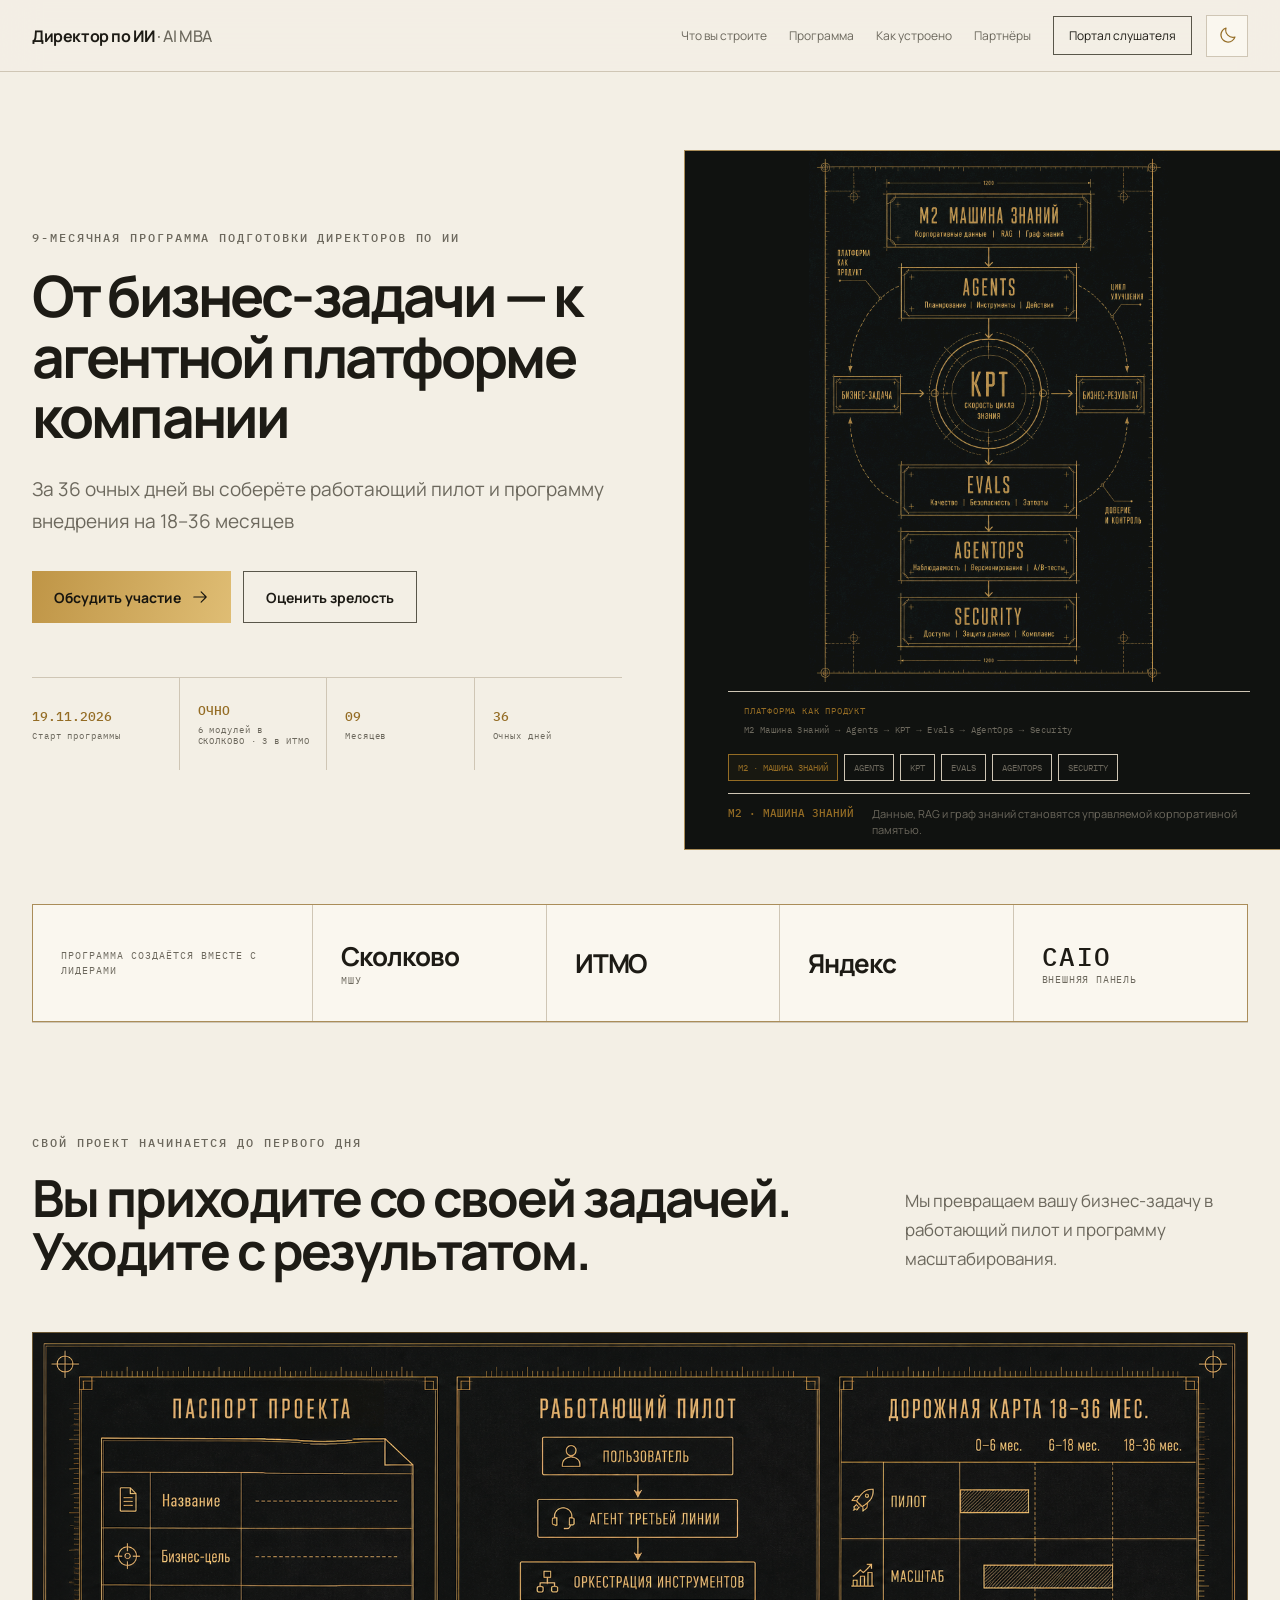
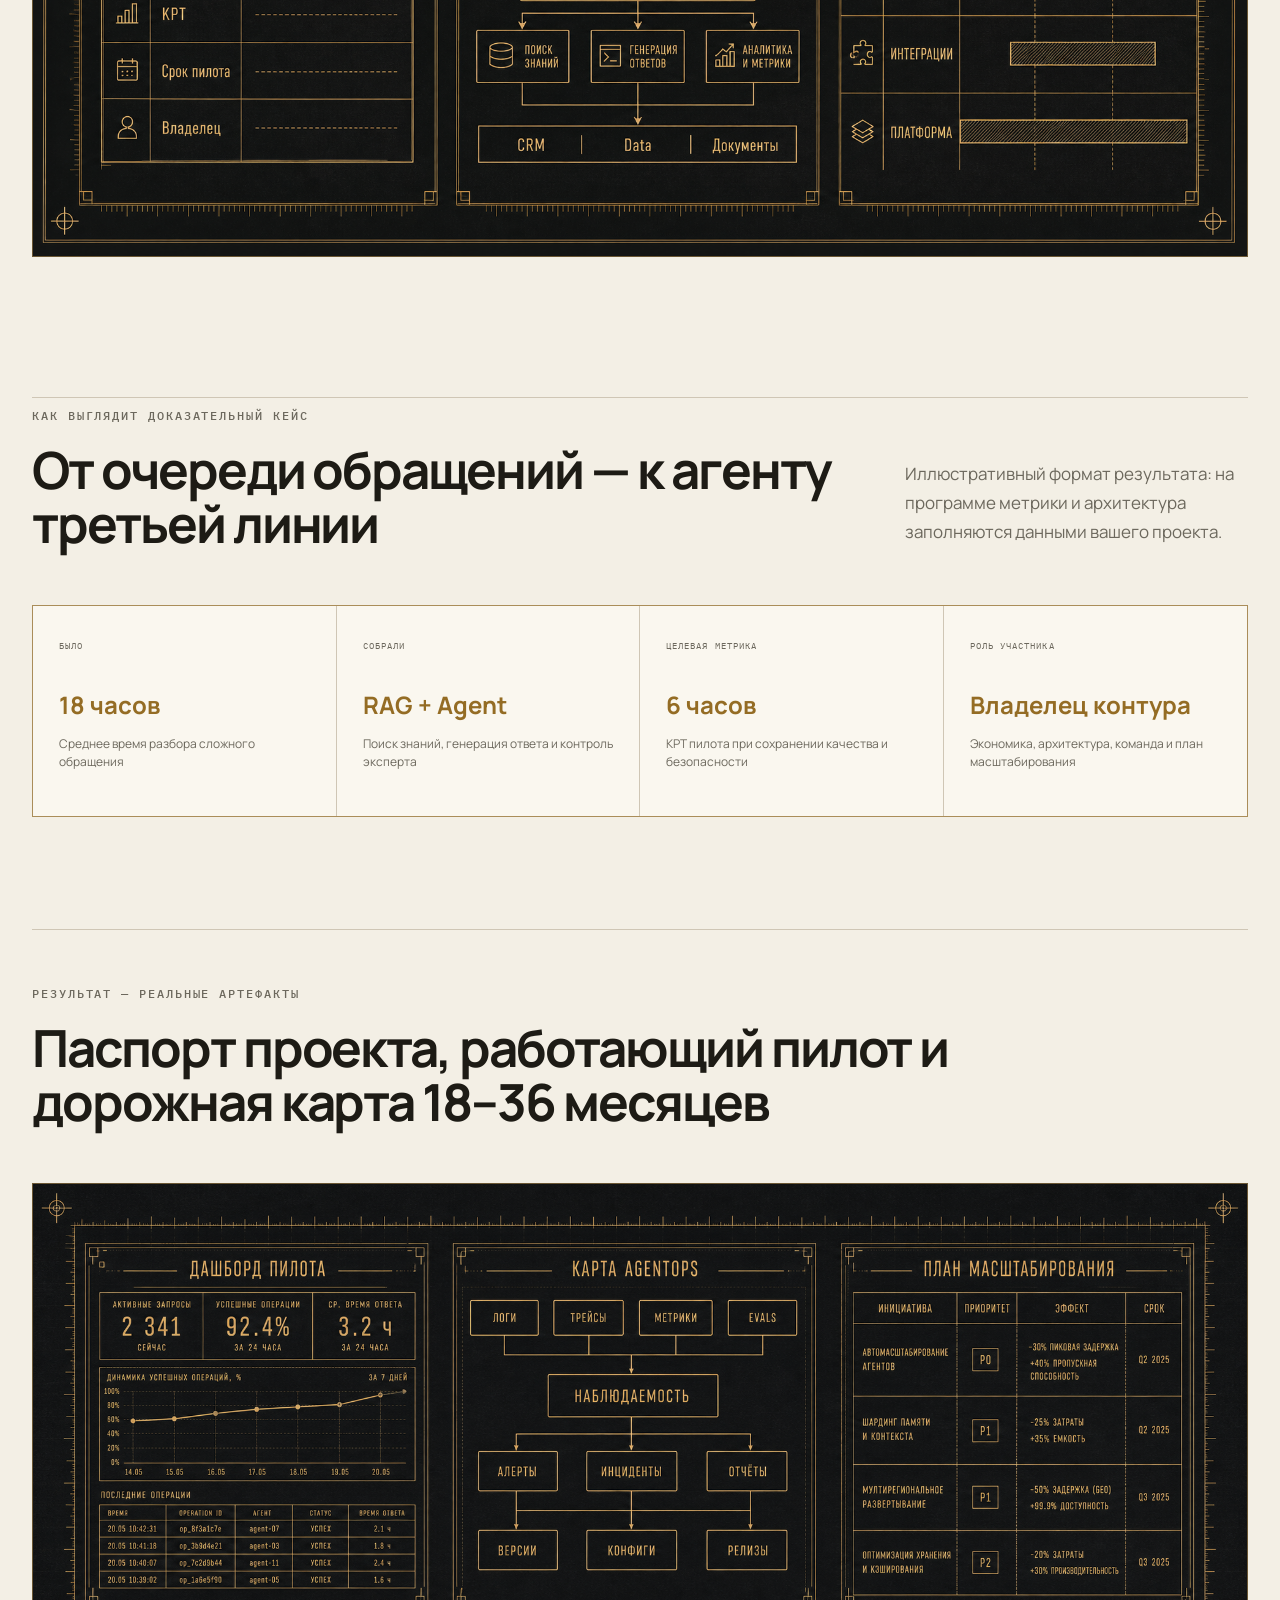
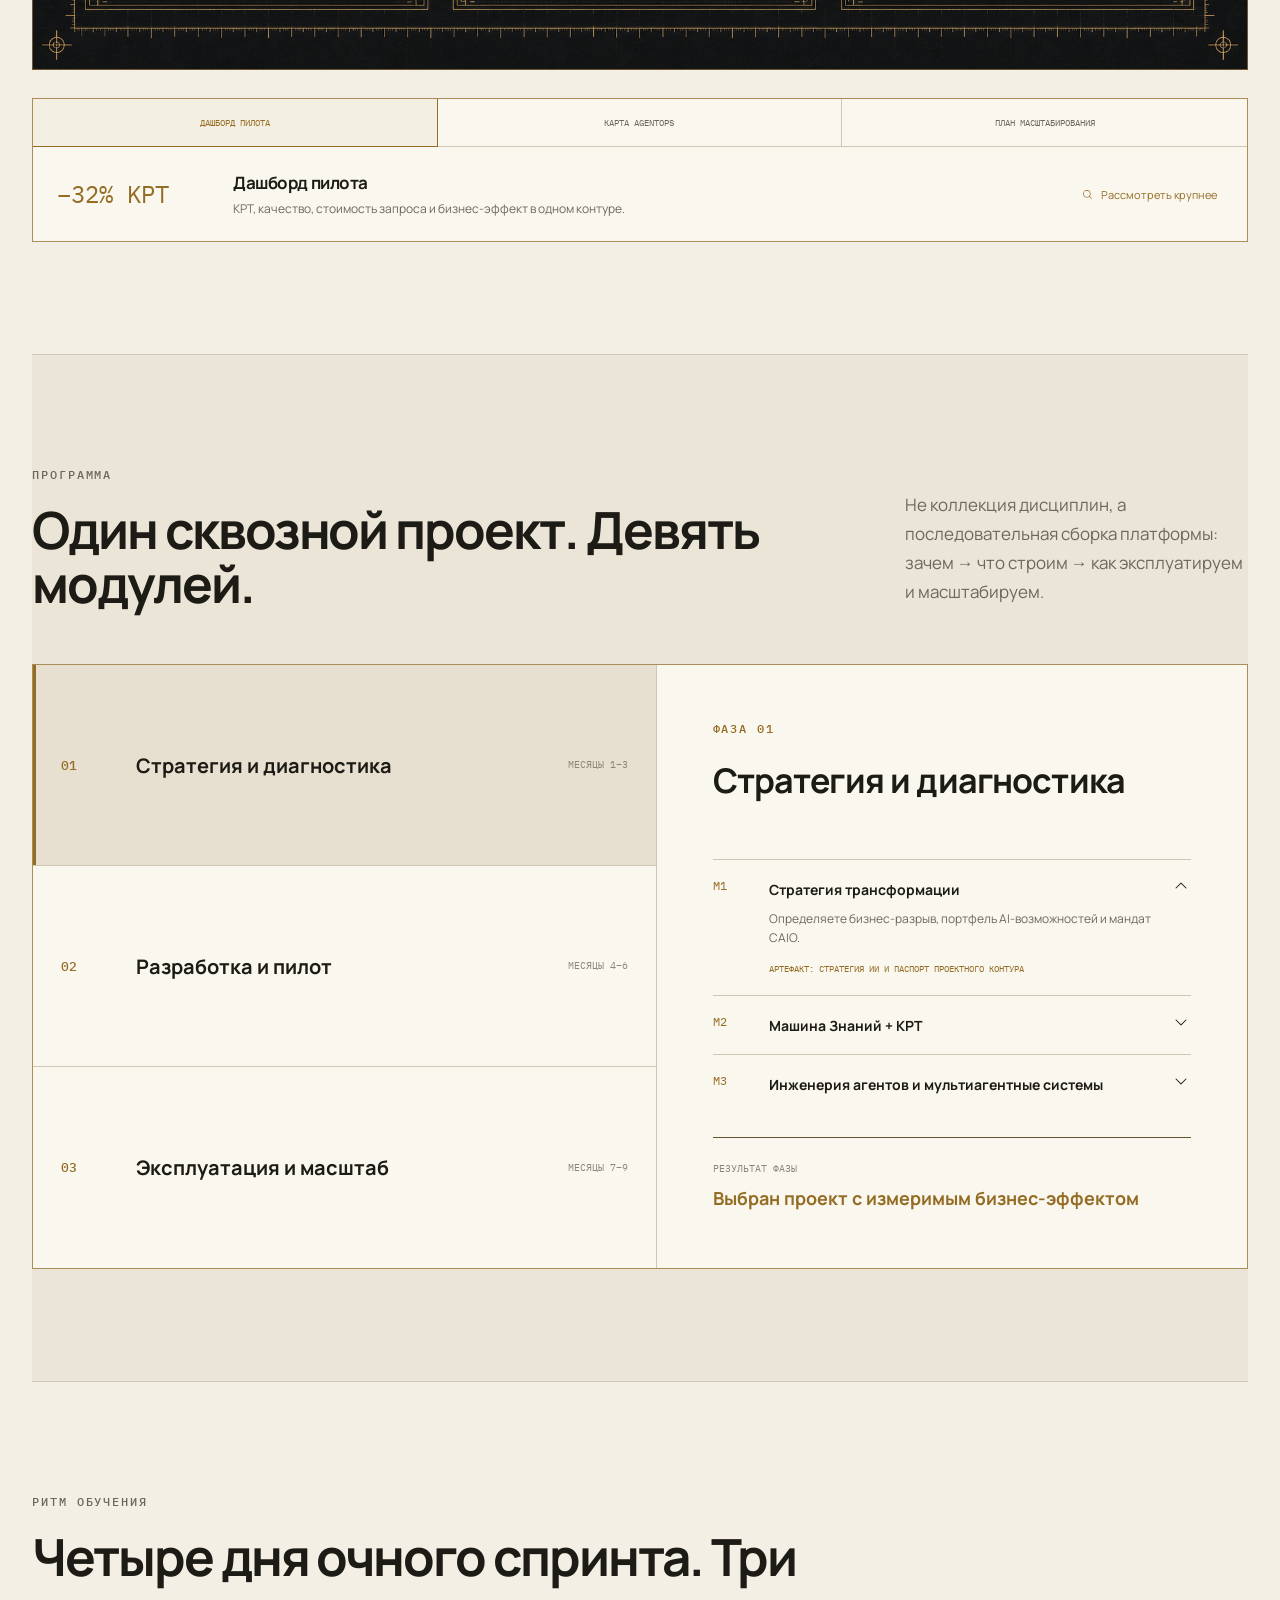
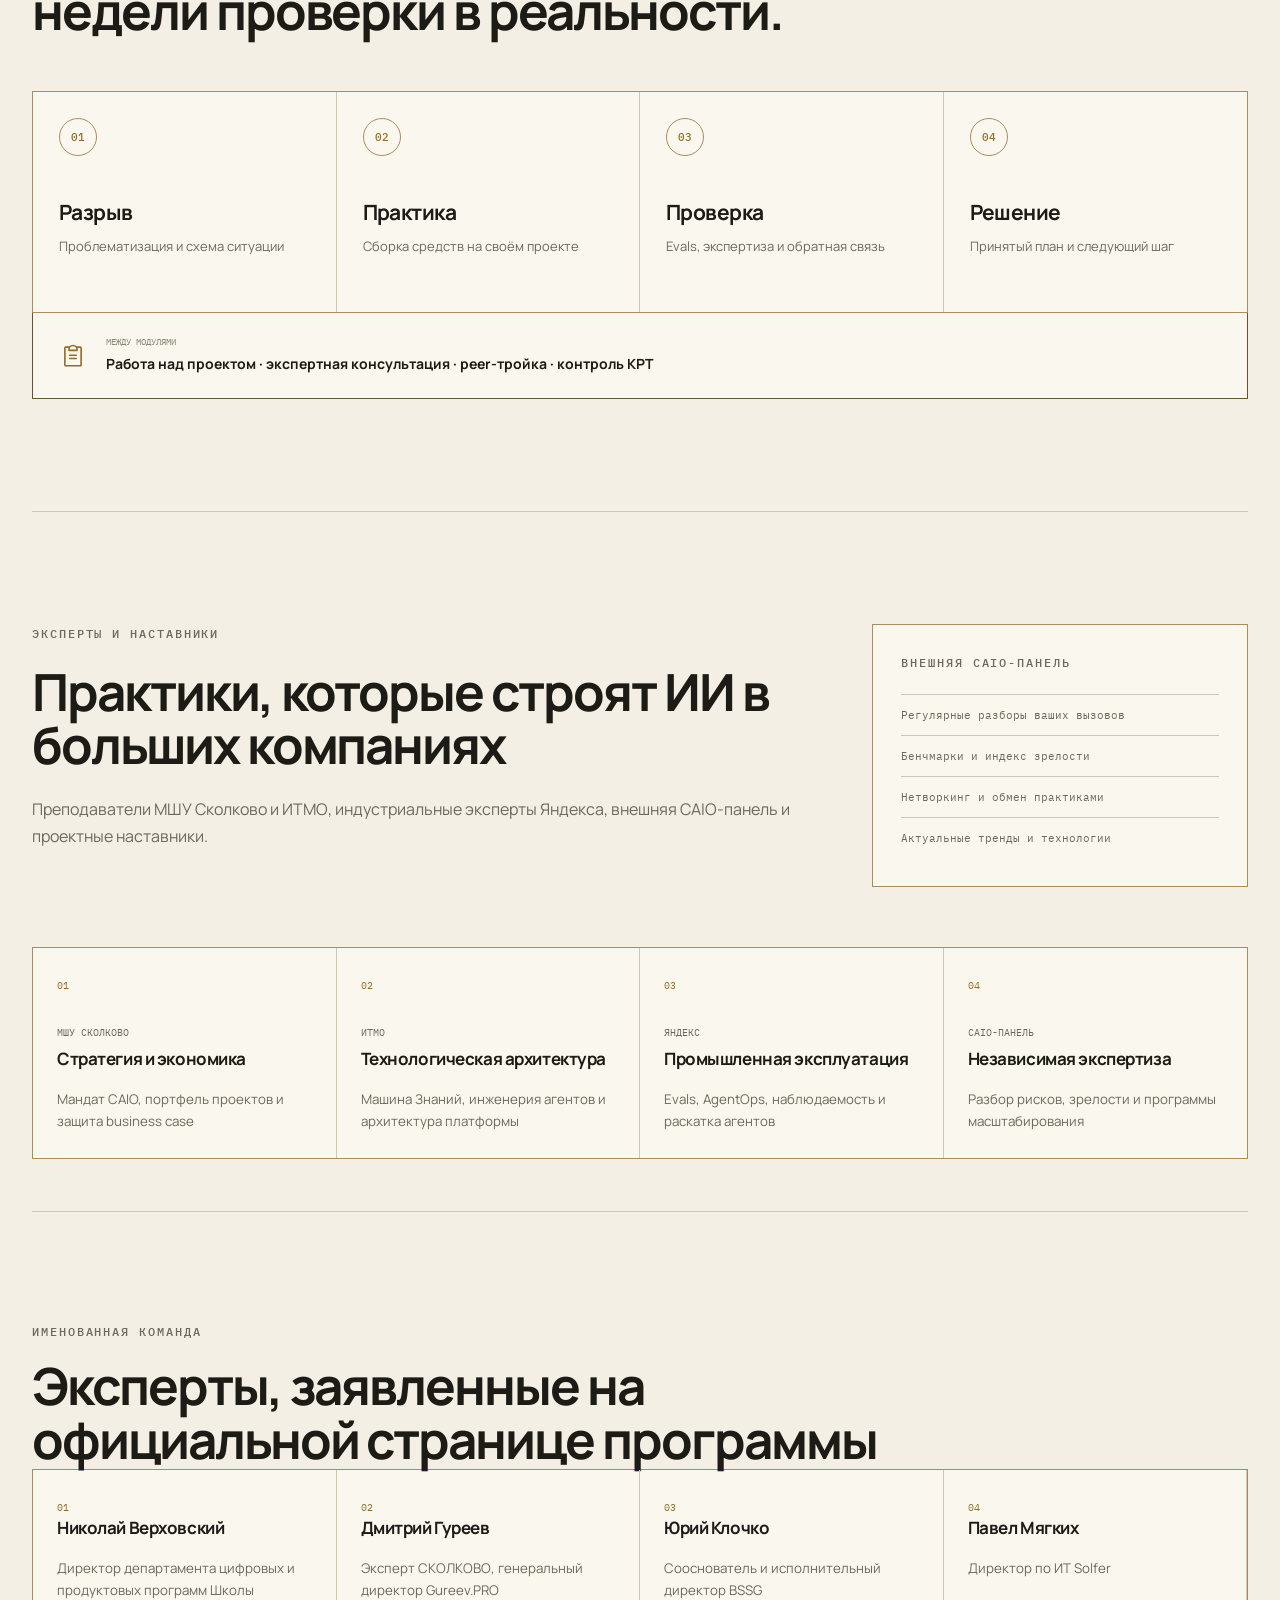
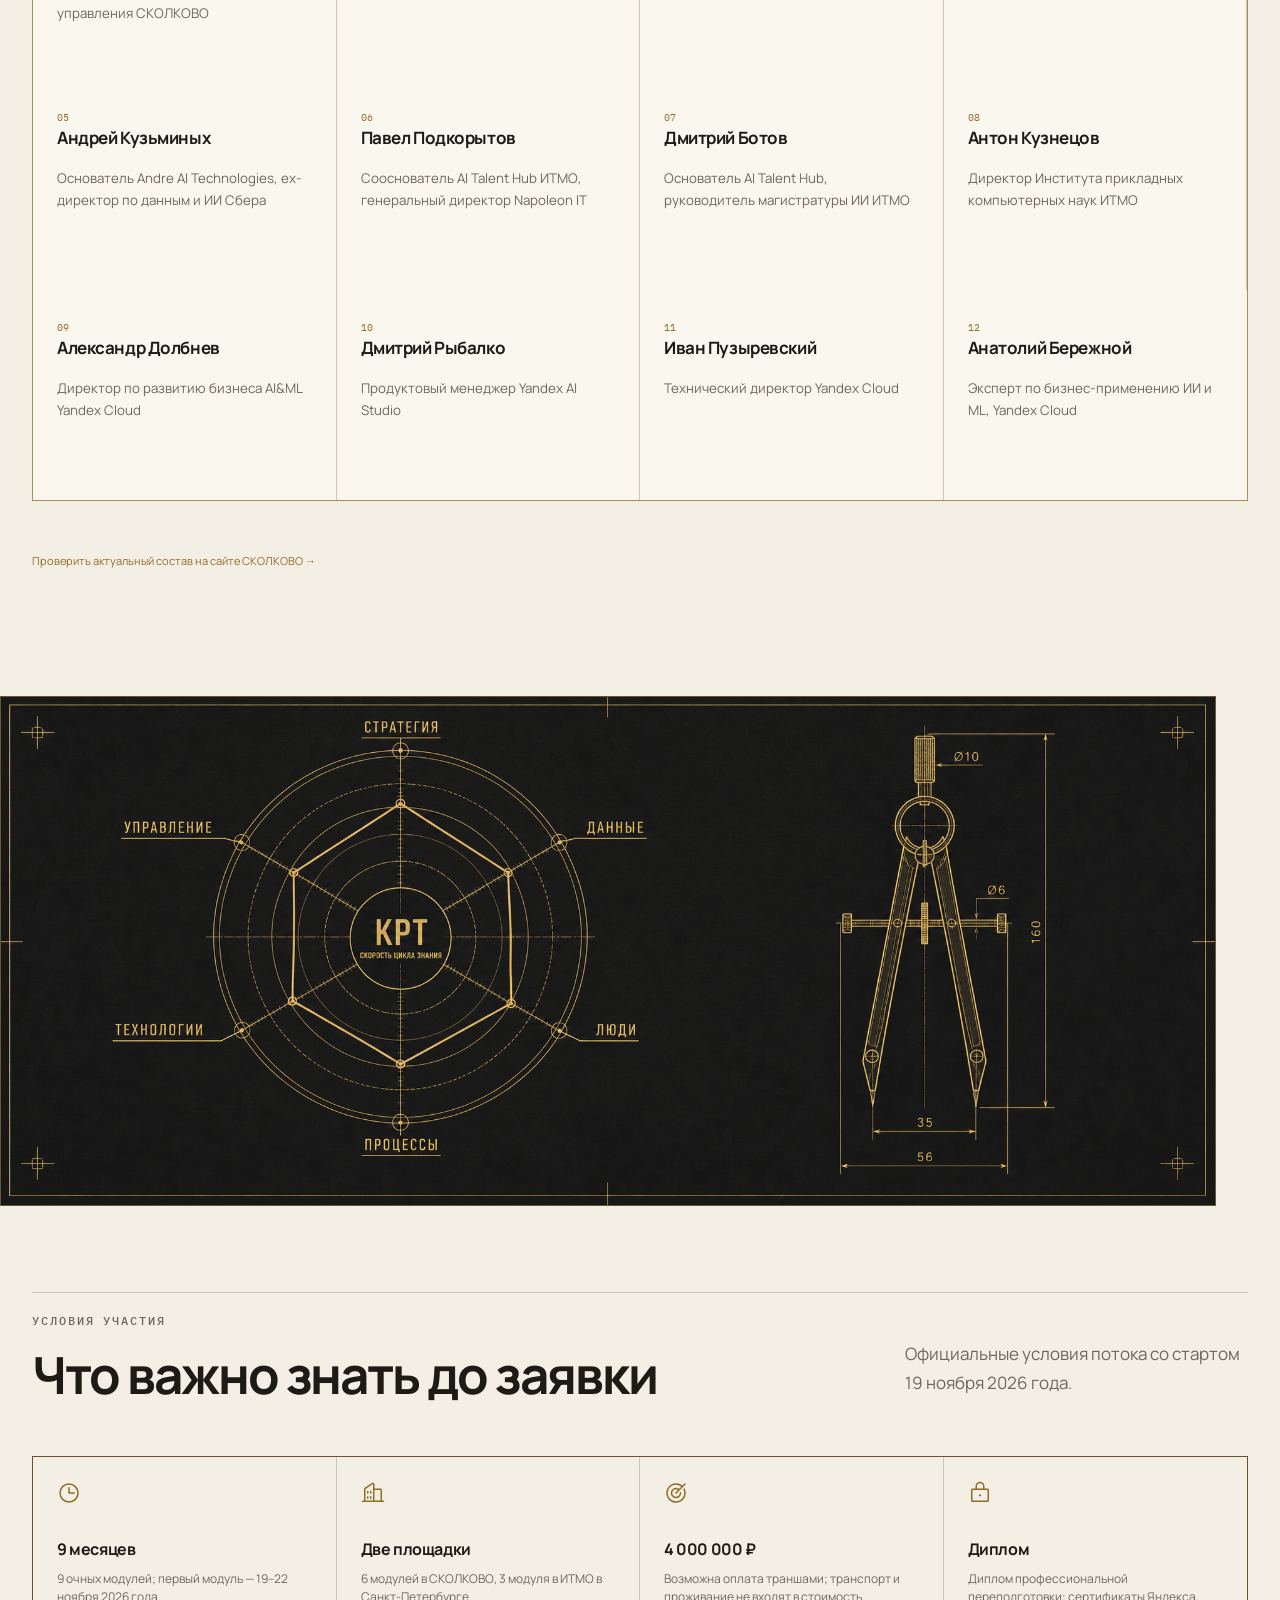
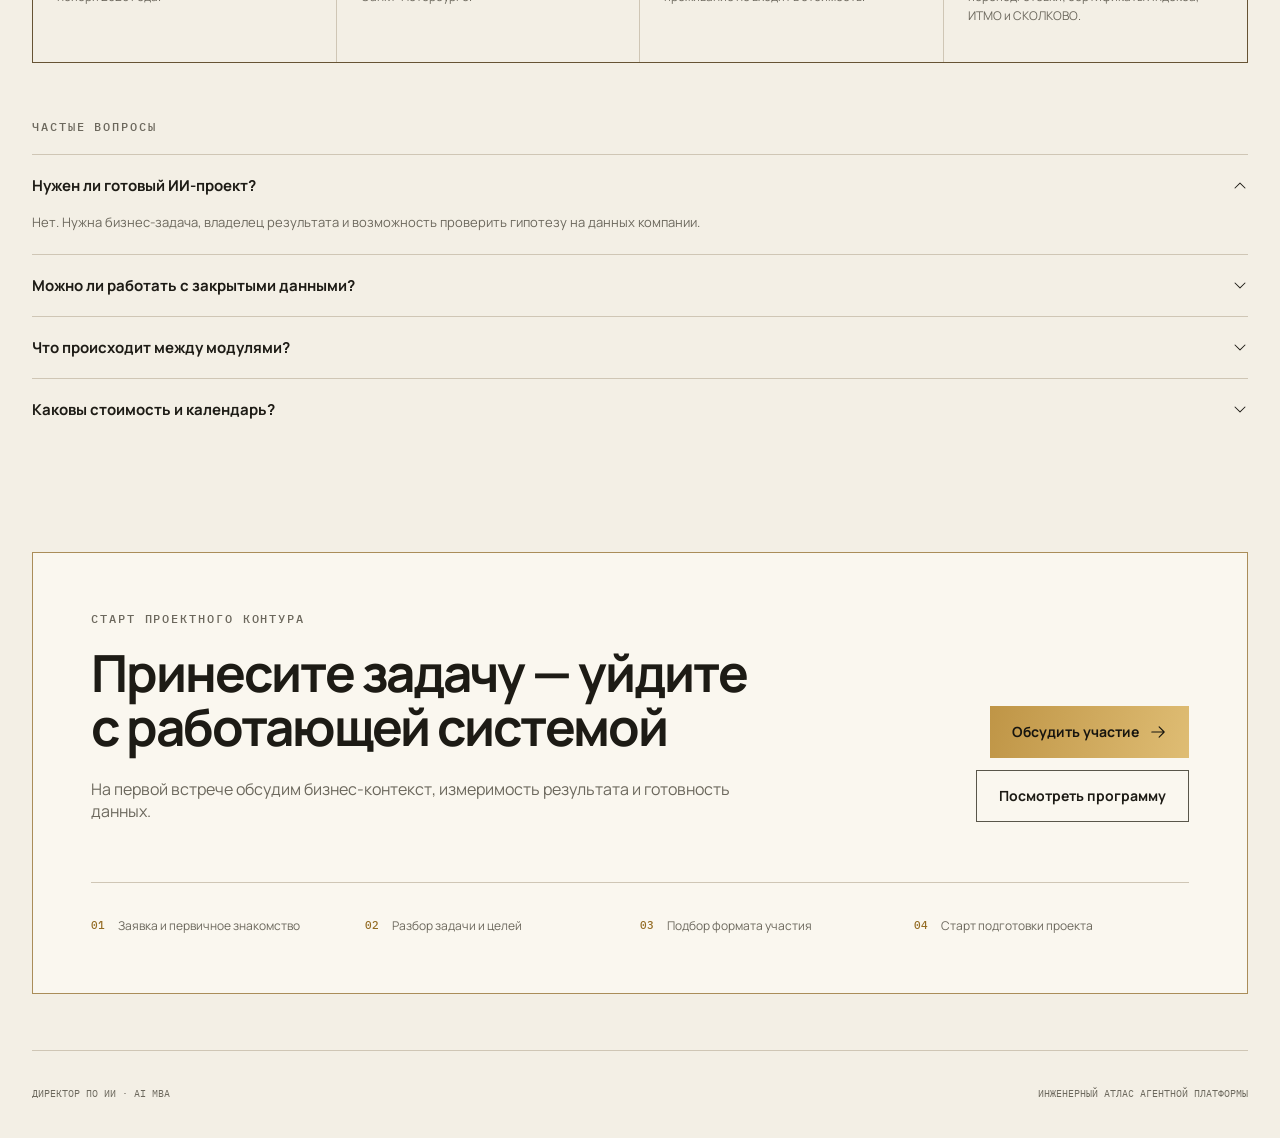
==== commit 3800f4a5: "deploy: unified light and dark experience" ====
--- a/index.html
+++ b/index.html
@@ -1,17 +1,11 @@
 <!doctype html>
-<html lang="ru">
+<html lang="en">
   <head>
     <meta charset="UTF-8" />
     <meta name="viewport" content="width=device-width, initial-scale=1.0" />
-    <title>Директор по ИИ · AI MBA — агентная платформа компании</title>
-    <meta name="description" content="9-месячная программа подготовки директоров по ИИ: 9 модулей, 36 очных дней, работающий пилот и программа внедрения на 18–36 месяцев." />
-    <link rel="icon" href="/favicon.svg" type="image/svg+xml" />
-    <meta property="og:type" content="website" />
-    <meta property="og:url" content="https://agentmba.ai/" />
-    <meta property="og:title" content="Директор по ИИ · AI MBA" />
-    <meta property="og:description" content="От бизнес-задачи — к агентной платформе компании." />
-    <script type="module" crossorigin src="/assets/index-BLpfDxPD.js"></script>
-    <link rel="stylesheet" crossorigin href="/assets/index-BAbrKaXu.css">
+    <title>Директор по ИИ — Инженерный атлас</title>
+    <script type="module" crossorigin src="/assets/index-CFu1OFAJ.js"></script>
+    <link rel="stylesheet" crossorigin href="/assets/index-D91SeRqI.css">
   </head>
   <body>
     <div id="root"></div>
--- a/assets/index-D91SeRqI.css
+++ b/assets/index-D91SeRqI.css
@@ -0,0 +1 @@
+@font-face{font-family:Manrope;font-style:normal;font-display:swap;font-weight:400;src:url([data-uri]) format("woff2"),url([data-uri]) format("woff");unicode-range:U+0460-052F,U+1C80-1C8A,U+20B4,U+2DE0-2DFF,U+A640-A69F,U+FE2E-FE2F}@font-face{font-family:Manrope;font-style:normal;font-display:swap;font-weight:400;src:url(/assets/manrope-cyrillic-400-normal-BMzJvInZ.woff2) format("woff2"),url(/assets/manrope-cyrillic-400-normal-Dvx59UGC.woff) format("woff");unicode-range:U+0301,U+0400-045F,U+0490-0491,U+04B0-04B1,U+2116}@font-face{font-family:Manrope;font-style:normal;font-display:swap;font-weight:400;src:url(/assets/manrope-greek-400-normal-CM4qok81.woff2) format("woff2"),url(/assets/manrope-greek-400-normal-DuX9RsAR.woff) format("woff");unicode-range:U+0370-0377,U+037A-037F,U+0384-038A,U+038C,U+038E-03A1,U+03A3-03FF}@font-face{font-family:Manrope;font-style:normal;font-display:swap;font-weight:400;src:url(/assets/manrope-vietnamese-400-normal-DHb3EETF.woff2) format("woff2"),url(/assets/manrope-vietnamese-400-normal-D7E_mLGF.woff) format("woff");unicode-range:U+0102-0103,U+0110-0111,U+0128-0129,U+0168-0169,U+01A0-01A1,U+01AF-01B0,U+0300-0301,U+0303-0304,U+0308-0309,U+0323,U+0329,U+1EA0-1EF9,U+20AB}@font-face{font-family:Manrope;font-style:normal;font-display:swap;font-weight:400;src:url(/assets/manrope-latin-ext-400-normal-CMDvPJRp.woff2) format("woff2"),url(/assets/manrope-latin-ext-400-normal-C-X6QNXX.woff) format("woff");unicode-range:U+0100-02BA,U+02BD-02C5,U+02C7-02CC,U+02CE-02D7,U+02DD-02FF,U+0304,U+0308,U+0329,U+1D00-1DBF,U+1E00-1E9F,U+1EF2-1EFF,U+2020,U+20A0-20AB,U+20AD-20C0,U+2113,U+2C60-2C7F,U+A720-A7FF}@font-face{font-family:Manrope;font-style:normal;font-display:swap;font-weight:400;src:url(/assets/manrope-latin-400-normal-PaqtzbVb.woff2) format("woff2"),url(/assets/manrope-latin-400-normal-8tf8FM3T.woff) format("woff");unicode-range:U+0000-00FF,U+0131,U+0152-0153,U+02BB-02BC,U+02C6,U+02DA,U+02DC,U+0304,U+0308,U+0329,U+2000-206F,U+20AC,U+2122,U+2191,U+2193,U+2212,U+2215,U+FEFF,U+FFFD}@font-face{font-family:Manrope;font-style:normal;font-display:swap;font-weight:500;src:url([data-uri]) format("woff2"),url([data-uri]) format("woff");unicode-range:U+0460-052F,U+1C80-1C8A,U+20B4,U+2DE0-2DFF,U+A640-A69F,U+FE2E-FE2F}@font-face{font-family:Manrope;font-style:normal;font-display:swap;font-weight:500;src:url(/assets/manrope-cyrillic-500-normal-B1OEZity.woff2) format("woff2"),url(/assets/manrope-cyrillic-500-normal-CNwnNrRC.woff) format("woff");unicode-range:U+0301,U+0400-045F,U+0490-0491,U+04B0-04B1,U+2116}@font-face{font-family:Manrope;font-style:normal;font-display:swap;font-weight:500;src:url(/assets/manrope-greek-500-normal-GeMIHyWm.woff2) format("woff2"),url(/assets/manrope-greek-500-normal-DyxYGEtJ.woff) format("woff");unicode-range:U+0370-0377,U+037A-037F,U+0384-038A,U+038C,U+038E-03A1,U+03A3-03FF}@font-face{font-family:Manrope;font-style:normal;font-display:swap;font-weight:500;src:url(/assets/manrope-vietnamese-500-normal-DCXiE_xi.woff2) format("woff2"),url(/assets/manrope-vietnamese-500-normal-DaZ8i3XM.woff) format("woff");unicode-range:U+0102-0103,U+0110-0111,U+0128-0129,U+0168-0169,U+01A0-01A1,U+01AF-01B0,U+0300-0301,U+0303-0304,U+0308-0309,U+0323,U+0329,U+1EA0-1EF9,U+20AB}@font-face{font-family:Manrope;font-style:normal;font-display:swap;font-weight:500;src:url(/assets/manrope-latin-ext-500-normal-dm74KBQw.woff2) format("woff2"),url(/assets/manrope-latin-ext-500-normal-EtoS1VaI.woff) format("woff");unicode-range:U+0100-02BA,U+02BD-02C5,U+02C7-02CC,U+02CE-02D7,U+02DD-02FF,U+0304,U+0308,U+0329,U+1D00-1DBF,U+1E00-1E9F,U+1EF2-1EFF,U+2020,U+20A0-20AB,U+20AD-20C0,U+2113,U+2C60-2C7F,U+A720-A7FF}@font-face{font-family:Manrope;font-style:normal;font-display:swap;font-weight:500;src:url(/assets/manrope-latin-500-normal-BYYD-dBL.woff2) format("woff2"),url(/assets/manrope-latin-500-normal-DMZssgOp.woff) format("woff");unicode-range:U+0000-00FF,U+0131,U+0152-0153,U+02BB-02BC,U+02C6,U+02DA,U+02DC,U+0304,U+0308,U+0329,U+2000-206F,U+20AC,U+2122,U+2191,U+2193,U+2212,U+2215,U+FEFF,U+FFFD}@font-face{font-family:Manrope;font-style:normal;font-display:swap;font-weight:600;src:url([data-uri]) format("woff2"),url([data-uri]) format("woff");unicode-range:U+0460-052F,U+1C80-1C8A,U+20B4,U+2DE0-2DFF,U+A640-A69F,U+FE2E-FE2F}@font-face{font-family:Manrope;font-style:normal;font-display:swap;font-weight:600;src:url(/assets/manrope-cyrillic-600-normal-DvRl3Mj-.woff2) format("woff2"),url(/assets/manrope-cyrillic-600-normal-It4mZcQk.woff) format("woff");unicode-range:U+0301,U+0400-045F,U+0490-0491,U+04B0-04B1,U+2116}@font-face{font-family:Manrope;font-style:normal;font-display:swap;font-weight:600;src:url(/assets/manrope-greek-600-normal-BoRV6lzK.woff2) format("woff2"),url(/assets/manrope-greek-600-normal-CF2i9ZRY.woff) format("woff");unicode-range:U+0370-0377,U+037A-037F,U+0384-038A,U+038C,U+038E-03A1,U+03A3-03FF}@font-face{font-family:Manrope;font-style:normal;font-display:swap;font-weight:600;src:url(/assets/manrope-vietnamese-600-normal-C1J5PCl_.woff2) format("woff2"),url(/assets/manrope-vietnamese-600-normal-lA7a_7Ok.woff) format("woff");unicode-range:U+0102-0103,U+0110-0111,U+0128-0129,U+0168-0169,U+01A0-01A1,U+01AF-01B0,U+0300-0301,U+0303-0304,U+0308-0309,U+0323,U+0329,U+1EA0-1EF9,U+20AB}@font-face{font-family:Manrope;font-style:normal;font-display:swap;font-weight:600;src:url(/assets/manrope-latin-ext-600-normal-_gBojHdJ.woff2) format("woff2"),url(/assets/manrope-latin-ext-600-normal-u5Pl7hTU.woff) format("woff");unicode-range:U+0100-02BA,U+02BD-02C5,U+02C7-02CC,U+02CE-02D7,U+02DD-02FF,U+0304,U+0308,U+0329,U+1D00-1DBF,U+1E00-1E9F,U+1EF2-1EFF,U+2020,U+20A0-20AB,U+20AD-20C0,U+2113,U+2C60-2C7F,U+A720-A7FF}@font-face{font-family:Manrope;font-style:normal;font-display:swap;font-weight:600;src:url(/assets/manrope-latin-600-normal-4f0koTD-.woff2) format("woff2"),url(/assets/manrope-latin-600-normal-BqgrALkZ.woff) format("woff");unicode-range:U+0000-00FF,U+0131,U+0152-0153,U+02BB-02BC,U+02C6,U+02DA,U+02DC,U+0304,U+0308,U+0329,U+2000-206F,U+20AC,U+2122,U+2191,U+2193,U+2212,U+2215,U+FEFF,U+FFFD}@font-face{font-family:Manrope;font-style:normal;font-display:swap;font-weight:700;src:url([data-uri]) format("woff2"),url([data-uri]) format("woff");unicode-range:U+0460-052F,U+1C80-1C8A,U+20B4,U+2DE0-2DFF,U+A640-A69F,U+FE2E-FE2F}@font-face{font-family:Manrope;font-style:normal;font-display:swap;font-weight:700;src:url(/assets/manrope-cyrillic-700-normal-Dw_fZAg2.woff2) format("woff2"),url(/assets/manrope-cyrillic-700-normal-7JNVKxyl.woff) format("woff");unicode-range:U+0301,U+0400-045F,U+0490-0491,U+04B0-04B1,U+2116}@font-face{font-family:Manrope;font-style:normal;font-display:swap;font-weight:700;src:url(/assets/manrope-greek-700-normal-CHUG9PD8.woff2) format("woff2"),url(/assets/manrope-greek-700-normal-DyfsrCpP.woff) format("woff");unicode-range:U+0370-0377,U+037A-037F,U+0384-038A,U+038C,U+038E-03A1,U+03A3-03FF}@font-face{font-family:Manrope;font-style:normal;font-display:swap;font-weight:700;src:url(/assets/manrope-vietnamese-700-normal-CUqMx5-1.woff2) format("woff2"),url(/assets/manrope-vietnamese-700-normal-pt65Fn2Z.woff) format("woff");unicode-range:U+0102-0103,U+0110-0111,U+0128-0129,U+0168-0169,U+01A0-01A1,U+01AF-01B0,U+0300-0301,U+0303-0304,U+0308-0309,U+0323,U+0329,U+1EA0-1EF9,U+20AB}@font-face{font-family:Manrope;font-style:normal;font-display:swap;font-weight:700;src:url(/assets/manrope-latin-ext-700-normal-DYOwVNan.woff2) format("woff2"),url(/assets/manrope-latin-ext-700-normal-eVCcYqtJ.woff) format("woff");unicode-range:U+0100-02BA,U+02BD-02C5,U+02C7-02CC,U+02CE-02D7,U+02DD-02FF,U+0304,U+0308,U+0329,U+1D00-1DBF,U+1E00-1E9F,U+1EF2-1EFF,U+2020,U+20A0-20AB,U+20AD-20C0,U+2113,U+2C60-2C7F,U+A720-A7FF}@font-face{font-family:Manrope;font-style:normal;font-display:swap;font-weight:700;src:url(/assets/manrope-latin-700-normal-BZp_XxE4.woff2) format("woff2"),url(/assets/manrope-latin-700-normal-DGRFkw-m.woff) format("woff");unicode-range:U+0000-00FF,U+0131,U+0152-0153,U+02BB-02BC,U+02C6,U+02DA,U+02DC,U+0304,U+0308,U+0329,U+2000-206F,U+20AC,U+2122,U+2191,U+2193,U+2212,U+2215,U+FEFF,U+FFFD}@font-face{font-family:IBM Plex Mono;font-style:normal;font-display:swap;font-weight:400;src:url(/assets/ibm-plex-mono-cyrillic-ext-400-normal-xuaO2J-f.woff2) format("woff2"),url(/assets/ibm-plex-mono-cyrillic-ext-400-normal-DMdlQ8Kv.woff) format("woff");unicode-range:U+0460-052F,U+1C80-1C8A,U+20B4,U+2DE0-2DFF,U+A640-A69F,U+FE2E-FE2F}@font-face{font-family:IBM Plex Mono;font-style:normal;font-display:swap;font-weight:400;src:url(/assets/ibm-plex-mono-cyrillic-400-normal-BSMlKf0J.woff2) format("woff2"),url(/assets/ibm-plex-mono-cyrillic-400-normal-CEL4l2ZJ.woff) format("woff");unicode-range:U+0301,U+0400-045F,U+0490-0491,U+04B0-04B1,U+2116}@font-face{font-family:IBM Plex Mono;font-style:normal;font-display:swap;font-weight:400;src:url(/assets/ibm-plex-mono-vietnamese-400-normal-BulugwFq.woff2) format("woff2"),url(/assets/ibm-plex-mono-vietnamese-400-normal-DDuiU_S-.woff) format("woff");unicode-range:U+0102-0103,U+0110-0111,U+0128-0129,U+0168-0169,U+01A0-01A1,U+01AF-01B0,U+0300-0301,U+0303-0304,U+0308-0309,U+0323,U+0329,U+1EA0-1EF9,U+20AB}@font-face{font-family:IBM Plex Mono;font-style:normal;font-display:swap;font-weight:400;src:url(/assets/ibm-plex-mono-latin-ext-400-normal-BmRBH3aV.woff2) format("woff2"),url(/assets/ibm-plex-mono-latin-ext-400-normal-D3D2R8hC.woff) format("woff");unicode-range:U+0100-02BA,U+02BD-02C5,U+02C7-02CC,U+02CE-02D7,U+02DD-02FF,U+0304,U+0308,U+0329,U+1D00-1DBF,U+1E00-1E9F,U+1EF2-1EFF,U+2020,U+20A0-20AB,U+20AD-20C0,U+2113,U+2C60-2C7F,U+A720-A7FF}@font-face{font-family:IBM Plex Mono;font-style:normal;font-display:swap;font-weight:400;src:url(/assets/ibm-plex-mono-latin-400-normal-DMJ8VG8y.woff2) format("woff2"),url(/assets/ibm-plex-mono-latin-400-normal-CvHOgSBP.woff) format("woff");unicode-range:U+0000-00FF,U+0131,U+0152-0153,U+02BB-02BC,U+02C6,U+02DA,U+02DC,U+0304,U+0308,U+0329,U+2000-206F,U+20AC,U+2122,U+2191,U+2193,U+2212,U+2215,U+FEFF,U+FFFD}@font-face{font-family:IBM Plex Mono;font-style:normal;font-display:swap;font-weight:500;src:url(/assets/ibm-plex-mono-cyrillic-ext-500-normal-BqneJy0T.woff2) format("woff2"),url(/assets/ibm-plex-mono-cyrillic-ext-500-normal-BIfNGwUT.woff) format("woff");unicode-range:U+0460-052F,U+1C80-1C8A,U+20B4,U+2DE0-2DFF,U+A640-A69F,U+FE2E-FE2F}@font-face{font-family:IBM Plex Mono;font-style:normal;font-display:swap;font-weight:500;src:url(/assets/ibm-plex-mono-cyrillic-500-normal-Bq9vWWag.woff2) format("woff2"),url(/assets/ibm-plex-mono-cyrillic-500-normal-Ael50iVv.woff) format("woff");unicode-range:U+0301,U+0400-045F,U+0490-0491,U+04B0-04B1,U+2116}@font-face{font-family:IBM Plex Mono;font-style:normal;font-display:swap;font-weight:500;src:url(/assets/ibm-plex-mono-vietnamese-500-normal-DZ4AoWbu.woff2) format("woff2"),url(/assets/ibm-plex-mono-vietnamese-500-normal-C8zxqsMH.woff) format("woff");unicode-range:U+0102-0103,U+0110-0111,U+0128-0129,U+0168-0169,U+01A0-01A1,U+01AF-01B0,U+0300-0301,U+0303-0304,U+0308-0309,U+0323,U+0329,U+1EA0-1EF9,U+20AB}@font-face{font-family:IBM Plex Mono;font-style:normal;font-display:swap;font-weight:500;src:url(/assets/ibm-plex-mono-latin-ext-500-normal-CAhNIIs5.woff2) format("woff2"),url(/assets/ibm-plex-mono-latin-ext-500-normal-CZ70TYgx.woff) format("woff");unicode-range:U+0100-02BA,U+02BD-02C5,U+02C7-02CC,U+02CE-02D7,U+02DD-02FF,U+0304,U+0308,U+0329,U+1D00-1DBF,U+1E00-1E9F,U+1EF2-1EFF,U+2020,U+20A0-20AB,U+20AD-20C0,U+2113,U+2C60-2C7F,U+A720-A7FF}@font-face{font-family:IBM Plex Mono;font-style:normal;font-display:swap;font-weight:500;src:url(/assets/ibm-plex-mono-latin-500-normal-DSY6xOcd.woff2) format("woff2"),url(/assets/ibm-plex-mono-latin-500-normal-CB9ihrfo.woff) format("woff");unicode-range:U+0000-00FF,U+0131,U+0152-0153,U+02BB-02BC,U+02C6,U+02DA,U+02DC,U+0304,U+0308,U+0329,U+2000-206F,U+20AC,U+2122,U+2191,U+2193,U+2212,U+2215,U+FEFF,U+FFFD}:root,[data-theme=dark]{--bg:#101210;--bg-soft:#121411;--surface:#151714;--surface-2:#1b1b16;--line:#3d3c32;--line-strong:#665334;--text:#e8e2d6;--muted:#98988f;--dim:#73736b;--gold:#c9a252;--gold-strong:#dfbd74;--ink:#17140e;--topbar:rgba(16,18,16,.92);--grid:#ffffff06;font-family:Manrope,sans-serif;color:var(--text);background:var(--bg);color-scheme:dark;font-synthesis:none;text-rendering:optimizeLegibility}[data-theme=light]{--bg:#f3efe5;--bg-soft:#ebe5d8;--surface:#faf7ef;--surface-2:#e7dfcf;--line:#d2c8b5;--line-strong:#9a7a3d;--text:#1b1c18;--muted:#66645d;--dim:#8a857a;--gold:#946c24;--gold-strong:#ad8131;--ink:#fffaf0;--topbar:rgba(243,239,229,.94);--grid:#17140e08;color-scheme:light}*{box-sizing:border-box}html{scroll-behavior:smooth;background:var(--bg)}body{margin:0;min-width:320px;min-height:100vh;background:var(--bg);color:var(--text);-webkit-font-smoothing:antialiased}button,input,textarea{font:inherit}button,a{-webkit-tap-highlight-color:transparent}a{color:inherit;text-decoration:none}button{color:inherit}.site-shell{min-height:100vh;overflow:clip;background-color:var(--bg)}.section-wide{width:min(1370px,calc(100% - 64px));margin-inline:auto}.section{padding-block:112px;border-top:1px solid var(--line)}.eyebrow{margin:0 0 20px;color:var(--gold);font:500 12px/1.3 IBM Plex Mono,monospace;letter-spacing:.15em;text-transform:uppercase}h1,h2,h3,p{margin-top:0}h1{max-width:820px;margin-bottom:28px;font-size:clamp(46px,5.5vw,84px);line-height:.99;letter-spacing:-.055em}h2{margin-bottom:24px;font-size:clamp(34px,4vw,58px);line-height:1.05;letter-spacing:-.045em}h3{letter-spacing:-.025em}.topbar{position:sticky;top:0;z-index:40;height:68px;display:flex;align-items:center;gap:14px;padding:0 max(32px,calc((100vw - 1370px)/2));border-bottom:1px solid var(--line);background:var(--topbar);-webkit-backdrop-filter:blur(18px);backdrop-filter:blur(18px)}.brand{margin-right:auto;font-size:16px;font-weight:700;letter-spacing:-.025em}.brand span{color:var(--dim);font-weight:500}.nav{display:flex;align-items:center;gap:30px}.nav a{color:var(--muted);font-size:13px;transition:color .2s}.nav a:hover,.nav a:focus-visible{color:var(--text)}.nav-cta{padding:10px 15px;border:1px solid var(--line-strong);background:transparent;color:var(--gold);cursor:pointer}.icon-button{display:grid;place-items:center;width:42px;height:42px;padding:0;border:1px solid var(--line);background:var(--surface);cursor:pointer}.theme-button{flex:0 0 auto;color:var(--gold)}.menu-button{display:none}.hero{min-height:820px;display:grid;grid-template-columns:minmax(440px,.86fr) minmax(600px,1.14fr);align-items:center;gap:32px;padding-block:68px 54px}.hero-copy{position:relative;z-index:2}.hero-lead{max-width:620px;margin-bottom:34px;color:var(--muted);font-size:18px;line-height:1.65}.hero-actions,.cta-actions{display:flex;flex-wrap:wrap;gap:12px}.button{min-height:52px;display:inline-flex;align-items:center;justify-content:center;gap:10px;padding:0 22px;border:1px solid transparent;font-weight:700;font-size:14px;cursor:pointer;transition:transform .2s,border-color .2s,background .2s}.button:hover{transform:translateY(-2px)}.button:focus-visible,.icon-button:focus-visible,.phase-tab:focus-visible,.nav-cta:focus-visible{outline:2px solid var(--gold);outline-offset:3px}.button-primary{background:var(--gold);color:var(--ink)}.button-primary:hover{background:var(--gold-strong)}.button-secondary{border-color:var(--line);background:transparent;color:var(--text)}.button-secondary:hover{border-color:var(--line-strong)}.hero-facts{display:grid;grid-template-columns:repeat(3,1fr);max-width:590px;margin:60px 0 0;border-top:1px solid var(--line)}.hero-facts div{min-height:92px;display:flex;flex-direction:column;justify-content:center;gap:7px;padding:16px 18px 14px 0;border-right:1px solid var(--line)}.hero-facts div+div{padding-left:18px}.hero-facts div:last-child{border-right:0}.hero-facts dt{color:var(--gold);font:500 18px/1 IBM Plex Mono,monospace}.hero-facts dd{margin:0;color:var(--muted);font-size:12px}.hero-visual{position:relative;margin:0 -9% 0 -12%}.hero-visual img{width:100%;display:block;mix-blend-mode:screen}.hero-visual figcaption{position:absolute;inset:auto 7% 4% 8%;display:flex;justify-content:space-between;padding-top:10px;border-top:1px solid var(--line-strong);color:var(--gold);font:400 10px/1.4 IBM Plex Mono,monospace;letter-spacing:.09em;text-transform:uppercase}.partner-strip{min-height:118px;display:grid;grid-template-columns:1.2fr repeat(4,1fr);align-items:stretch;border:1px solid var(--line)}.partner-strip>*{display:flex;flex-direction:column;justify-content:center;padding:22px 28px;border-right:1px solid var(--line)}.partner-strip>*:last-child{border-right:0}.partner-strip p{margin:0;color:var(--muted);font:400 10px/1.5 IBM Plex Mono,monospace;letter-spacing:.1em;text-transform:uppercase}.partner-strip strong{font-size:clamp(18px,2vw,29px);letter-spacing:-.04em}.partner-strip small{display:block;color:var(--muted);font:400 10px/1.4 IBM Plex Mono,monospace;letter-spacing:.08em;text-transform:uppercase}.caio-mark{font-family:IBM Plex Mono,monospace;letter-spacing:.06em!important}.section-intro{max-width:930px;margin-bottom:54px}.section-intro>p:not(.eyebrow),.split-intro>p{color:var(--muted);font-size:17px;line-height:1.7}.split-intro{max-width:none;display:grid;grid-template-columns:1.4fr .6fr;gap:72px;align-items:end}.split-intro h2{margin-bottom:0}.split-intro>p{margin-bottom:4px}.evolution-grid{display:grid;grid-template-columns:repeat(4,1fr);border:1px solid var(--line)}.evolution-step{min-height:280px;padding:26px;border-right:1px solid var(--line);background:var(--surface)}.evolution-step:last-child{border-right:0}.step-index{margin-bottom:56px;color:var(--gold);font:500 13px/1 IBM Plex Mono,monospace}.step-stage{color:var(--dim);font:400 10px/1.4 IBM Plex Mono,monospace;letter-spacing:.09em;text-transform:uppercase}.evolution-step h3{margin-bottom:12px;font-size:22px}.evolution-step>p:last-of-type{min-height:48px;color:var(--muted);font-size:13px;line-height:1.55}.trace{height:3px;margin-top:30px;background:#2b2922}.trace span{height:100%;display:block;background:var(--gold)}.artifact-section{padding-top:56px}.artifact-grid{display:grid;grid-template-columns:1.05fr 1fr 1.05fr;border:1px solid var(--line)}.artifact{min-height:440px;padding:25px;border-right:1px solid var(--line);background:var(--surface)}.artifact:last-child{border-right:0}.artifact header{display:flex;align-items:center;justify-content:space-between;padding-bottom:18px;border-bottom:1px solid var(--line)}.artifact header span{display:flex;align-items:center;gap:10px;font:500 11px/1.2 IBM Plex Mono,monospace;letter-spacing:.08em;text-transform:uppercase}.artifact header b{color:var(--gold);font:500 12px/1 IBM Plex Mono,monospace}.metric-row{display:grid;grid-template-columns:repeat(3,1fr);margin-block:38px 26px}.metric-row div{padding-right:13px;border-right:1px solid var(--line)}.metric-row div+div{padding-left:13px}.metric-row div:last-child{border-right:0}.metric-row small{display:block;margin-bottom:8px;color:var(--dim);font:400 9px/1.2 IBM Plex Mono,monospace;text-transform:uppercase}.metric-row strong{color:var(--gold);font-size:22px}.artifact table{width:100%;border-collapse:collapse;font:400 11px/1.4 IBM Plex Mono,monospace}.artifact th,.artifact td{padding:12px 8px;border-bottom:1px solid var(--line);text-align:left}.artifact th{color:var(--dim);font-weight:400;text-transform:uppercase}.artifact td:last-child{color:var(--gold)}.architecture-list{display:grid;gap:8px;margin:36px 0}.architecture-list span{padding:13px 15px;border:1px solid var(--line);color:var(--muted);font:400 11px/1.4 IBM Plex Mono,monospace;text-align:center}.architecture-list span:nth-child(3){border-color:var(--line-strong);color:var(--gold)}.artifact-note{display:flex;align-items:center;gap:10px;color:var(--muted);font-size:12px}.roadmap-head,.roadmap-row{display:grid;grid-template-columns:1.8fr repeat(4,.5fr);align-items:center}.roadmap-head{margin-top:34px;color:var(--dim);font:400 9px/1 IBM Plex Mono,monospace;text-transform:uppercase}.roadmap-row{min-height:65px;border-bottom:1px solid var(--line);font-size:11px}.roadmap-row i{grid-column:2/-1;height:8px;background:var(--gold);opacity:.85}.program-section{background:var(--bg-soft)}.phase-layout{display:grid;grid-template-columns:1fr .95fr;border:1px solid var(--line)}.phase-tabs{display:grid}.phase-tab{min-height:145px;display:grid;grid-template-columns:55px 1fr auto;align-items:center;gap:20px;padding:25px 28px;border:0;border-bottom:1px solid var(--line);background:transparent;text-align:left;cursor:pointer}.phase-tab:last-child{border-bottom:0}.phase-tab span{color:var(--gold);font:500 13px/1 IBM Plex Mono,monospace}.phase-tab strong{font-size:20px}.phase-tab small{color:var(--dim);font:400 10px/1 IBM Plex Mono,monospace;text-transform:uppercase}.phase-tab.active{background:var(--surface-2);box-shadow:inset 3px 0 var(--gold)}.phase-detail{display:flex;flex-direction:column;justify-content:center;padding:56px;border-left:1px solid var(--line)}.phase-detail h3{max-width:520px;margin-bottom:32px;font-size:34px}.phase-detail ul{display:grid;gap:15px;padding:0;margin:0 0 48px;list-style:none}.phase-detail li{display:flex;align-items:center;gap:11px;color:var(--muted)}.phase-result{margin-top:auto;padding-top:24px;border-top:1px solid var(--line)}.phase-result small{display:block;margin-bottom:10px;color:var(--dim);font:400 10px/1.3 IBM Plex Mono,monospace;text-transform:uppercase}.phase-result strong{color:var(--gold);font-size:18px;line-height:1.5}.rhythm-grid{display:grid;grid-template-columns:repeat(4,1fr);border:1px solid var(--line)}.rhythm-grid article{min-height:220px;padding:26px;border-right:1px solid var(--line)}.rhythm-grid article:last-child{border-right:0}.rhythm-grid span{display:inline-grid;place-items:center;width:38px;height:38px;margin-bottom:42px;border:1px solid var(--line-strong);border-radius:50%;color:var(--gold);font:500 11px/1 IBM Plex Mono,monospace}.rhythm-grid h3{margin-bottom:10px;font-size:21px}.rhythm-grid p{color:var(--muted);font-size:13px;line-height:1.55}.between-modules{display:flex;align-items:center;gap:20px;padding:24px 27px;border:1px solid var(--line);border-top:0;color:var(--gold)}.between-modules small{display:block;margin-bottom:6px;color:var(--dim);font:400 9px/1 IBM Plex Mono,monospace;text-transform:uppercase}.between-modules strong{color:var(--text);font-size:14px}.trust-section{display:grid;grid-template-columns:1.4fr repeat(3,.55fr);gap:0;align-items:stretch}.trust-section>div{padding-right:44px}.trust-section>div:first-child p:last-child{max-width:620px;color:var(--muted);line-height:1.7}.trust-stat{display:flex;flex-direction:column;justify-content:center;gap:10px;padding-left:28px;border-left:1px solid var(--line);color:var(--gold)}.trust-stat strong{font-size:34px}.trust-stat span{color:var(--muted);font-size:12px;line-height:1.5}.final-cta{margin-bottom:56px;display:grid;grid-template-columns:1.3fr .7fr;gap:40px;align-items:end;padding:58px;border:1px solid var(--line-strong);background:var(--surface)}.final-cta h2{max-width:800px}.final-cta>div:first-child>p:last-child{margin-bottom:0;color:var(--muted);font-size:16px}.cta-actions{justify-content:flex-end}.application-steps{grid-column:1/-1;display:grid;grid-template-columns:repeat(4,1fr);padding:34px 0 0;margin:20px 0 0;border-top:1px solid var(--line);list-style:none}.application-steps li{display:flex;gap:13px;padding-right:24px;color:var(--muted);font-size:12px;line-height:1.5}.application-steps b{color:var(--gold);font:500 11px/1.6 IBM Plex Mono,monospace}.footer{min-height:88px;display:flex;align-items:center;justify-content:space-between;border-top:1px solid var(--line);color:var(--dim);font:400 10px/1.4 IBM Plex Mono,monospace;text-transform:uppercase}.modal-backdrop{position:fixed;top:0;right:0;bottom:0;left:0;z-index:100;display:grid;place-items:center;padding:24px;background:#000000c7;-webkit-backdrop-filter:blur(9px);backdrop-filter:blur(9px)}.modal{position:relative;width:min(610px,100%);max-height:calc(100vh - 48px);overflow:auto;padding:48px;border:1px solid var(--line-strong);background:var(--surface);box-shadow:0 24px 100px #00000073}.modal h2{font-size:40px}.modal-lead,.success-state>p{color:var(--muted);line-height:1.65}.modal-close{position:absolute;top:18px;right:18px}.assessment-context{display:grid;gap:8px;margin:24px 0;padding:18px;border-left:2px solid var(--gold);background:#c9a2520d;color:var(--muted);font-size:13px;line-height:1.55}.assessment-context strong{color:var(--text)}.assessment-context span{display:block}.artifact-modal{width:min(1180px,100%)}.artifact-modal img{display:block;width:100%;height:auto;margin-top:24px;border:1px solid var(--line);background:#0f1110}.modal form{display:grid;gap:18px;margin-top:30px}.modal label{display:grid;gap:8px;color:var(--muted);font-size:12px}.modal input,.modal textarea{width:100%;padding:14px 15px;border:1px solid var(--line);border-radius:0;outline:0;resize:vertical;background:#0d0f0f;color:var(--text)}.modal input:focus,.modal textarea:focus{border-color:var(--gold)}.modal form .button{margin-top:5px}.success-state{text-align:left}.success-icon{width:56px;height:56px;display:grid;place-items:center;margin-bottom:30px;border:1px solid var(--gold);color:var(--gold)}@media(max-width:680px){.section-wide{width:min(100% - 40px,920px)}.topbar{padding-inline:20px}.nav{gap:18px}.hero{min-height:0;grid-template-columns:1fr;padding-top:86px}.hero-copy{max-width:800px}.hero-visual{margin:-40px -12% 0}.partner-strip{grid-template-columns:repeat(4,1fr)}.partner-strip p{grid-column:1/-1;border-right:0;border-bottom:1px solid var(--line)}.evolution-grid,.rhythm-grid{grid-template-columns:repeat(2,1fr)}.evolution-step:nth-child(2),.rhythm-grid article:nth-child(2){border-right:0}.evolution-step:nth-child(-n+2),.rhythm-grid article:nth-child(-n+2){border-bottom:1px solid var(--line)}.artifact-grid{grid-template-columns:1fr}.artifact{min-height:auto;border-right:0;border-bottom:1px solid var(--line)}.artifact:last-child{border-bottom:0}.trust-section{grid-template-columns:1fr 1fr 1fr}.trust-section>div:first-child{grid-column:1/-1;margin-bottom:50px}.final-cta{grid-template-columns:1fr}.cta-actions{justify-content:flex-start}}@media(max-width:520px){.section-wide{width:calc(100% - 32px)}.section{padding-block:78px}.topbar{height:60px}.menu-button{display:grid}.nav{position:fixed;inset:60px 0 auto;display:none;padding:26px 20px 30px;border-bottom:1px solid var(--line);background:var(--bg-soft)}.nav-open{display:grid;gap:20px}.nav a{font-size:16px}.brand{font-size:14px}.hero{display:flex;flex-direction:column;padding-top:68px}h1{font-size:clamp(42px,13vw,62px)}.hero-lead{font-size:16px}.hero-actions .button{width:100%}.hero-facts{margin-top:42px}.hero-facts div{padding-inline:0 10px}.hero-facts div+div{padding-left:10px}.hero-facts dd{font-size:10px}.hero-visual{width:135%;margin:-20px -18% 0}.hero-visual figcaption{display:none}.partner-strip{grid-template-columns:1fr 1fr}.partner-strip>*{min-height:92px;padding:18px;border-bottom:1px solid var(--line)}.partner-strip>*:nth-child(3),.partner-strip>*:nth-child(5){border-right:0}.partner-strip>*:nth-child(n+4){border-bottom:0}.split-intro{grid-template-columns:1fr;gap:24px}.evolution-grid,.rhythm-grid{grid-template-columns:1fr}.evolution-step,.rhythm-grid article{min-height:auto;border-right:0;border-bottom:1px solid var(--line)}.evolution-step:last-child,.rhythm-grid article:last-child{border-bottom:0}.step-index{margin-bottom:34px}.artifact{padding:20px}.phase-layout{grid-template-columns:1fr}.phase-tab{min-height:112px;grid-template-columns:40px 1fr}.phase-tab small{grid-column:2}.phase-detail{min-height:420px;padding:34px 26px;border-left:0;border-top:1px solid var(--line)}.between-modules{align-items:flex-start}.trust-section{grid-template-columns:1fr}.trust-section>div:first-child{margin-bottom:28px;padding-right:0}.trust-stat{min-height:120px;padding:22px 0;border-left:0;border-top:1px solid var(--line)}.final-cta{padding:34px 24px}.cta-actions .button{width:100%}.application-steps{grid-template-columns:1fr;gap:18px}.footer{flex-direction:column;align-items:flex-start;justify-content:center;gap:8px}.modal{padding:38px 22px 24px}.modal h2{font-size:32px}}@media(prefers-reduced-motion:reduce){html{scroll-behavior:auto}*,*:before,*:after{transition-duration:.01ms!important;animation-duration:.01ms!important}}:root{--ink:#e8e2d6;--muted:#98988f;--gold:#c9a252;--bg:#101210;--panel:#151714;--line:#3d3c32}body{background:#101210;color:var(--ink);background-image:radial-gradient(circle at 70% 8%,#24231d 0,transparent 28%),linear-gradient(#ffffff06 1px,transparent 1px);background-size:auto,100% 6px}.site-shell{background:transparent}.topbar{background:#101210e8;border-color:var(--line);height:72px}.brand{color:var(--ink)}.brand span,.nav a{color:var(--muted)}.nav-cta,.button-secondary{border-color:#59564a;background:transparent;color:var(--ink)}.button-primary{background:linear-gradient(105deg,#bf9546,#dfbd74);color:#17150f;border:0;box-shadow:none}.eyebrow{font-family:IBM Plex Mono,monospace;letter-spacing:.16em;color:var(--muted)}.hero{min-height:720px;grid-template-columns:1.06fr .94fr;padding-top:78px}.hero h1{font-size:clamp(46px,5vw,72px);line-height:1.06;letter-spacing:-.05em;max-width:770px}.hero-lead{color:#bab8ae;font-size:19px;max-width:620px}.hero-facts{grid-template-columns:repeat(4,1fr);border-top:1px solid var(--line);margin-top:54px}.hero-facts div{border-right:1px solid var(--line);padding-right:12px}.hero-facts dt{font-family:IBM Plex Mono,monospace;font-size:13px;color:var(--gold)}.hero-facts dd{font-family:IBM Plex Mono,monospace;font-size:9px;letter-spacing:.1em;color:var(--muted)}.hero-visual{background:transparent;border:0;min-height:610px}.hero-visual img{width:100%;height:540px;object-fit:contain;filter:contrast(1.16);mix-blend-mode:screen}.hero-visual figcaption{font-family:IBM Plex Mono,monospace;color:var(--gold);border-top:1px solid var(--line);font-size:9px}.partner-strip{border:1px solid #665334;background:#121411}.partner-strip>*{border-color:var(--line)}.partner-strip strong{font-size:26px}.section{border-top:1px solid var(--line)}.section h2,.final-cta h2{letter-spacing:-.04em}.evolution-grid,.artifact-grid,.rhythm-grid,.phase-layout,.trust-section,.final-cta{border-color:#665334;background:#121411}.evolution-step,.artifact,.rhythm-grid article,.phase-tab,.phase-detail,.trust-stat{border-color:var(--line)}.step-index,.phase-tab span,.phase-detail .eyebrow,.artifact header b,.roadmap-row i{color:var(--gold)}.artifact{background:#151714}.architecture-list span{border-color:var(--line)}.phase-tab.active{background:#1b1b16;box-shadow:inset 3px 0 var(--gold)}.phase-result{border-color:#665334;background:#181812}.between-modules{border-color:#665334;background:#151714}.final-cta{position:relative}.footer{border-color:var(--line);color:var(--muted)}@media(max-width:520px){.hero-facts{grid-template-columns:1fr 1fr}.hero-visual{min-height:470px}.hero-visual img{height:410px}.hero h1{font-size:42px}}.hero{grid-template-columns:1.15fr .85fr}.hero h1{font-size:clamp(35px,4.45vw,64px)}.brand{white-space:nowrap}.nav{gap:22px}.nav a{font-size:12px}.atlas-figure{margin:34px 0 0;border:1px solid #6a5633;background:#0f1110;overflow:hidden}.atlas-figure img{display:block;width:100%;height:auto}.project-atlas,.results-atlas{margin-bottom:28px}.compact-evolution{border-top:1px solid var(--line)}.artifact-details{margin-top:24px}.experts-intro{display:grid;grid-template-columns:1.35fr .65fr;gap:60px;align-items:start;border-top:1px solid var(--line)}.experts-intro>div:first-child{max-width:760px}.experts-intro p{color:var(--muted);line-height:1.7}.caio-panel{border:1px solid #665334;padding:28px;background:#121411}.caio-panel ul{list-style:none;margin:18px 0 0;padding:0}.caio-panel li{font-family:IBM Plex Mono,monospace;font-size:11px;color:var(--muted);padding:13px 0;border-top:1px solid var(--line)}.kpt-atlas{margin-top:0;margin-bottom:86px}@media(max-width:520px){.experts-intro{grid-template-columns:1fr;gap:28px}.atlas-figure{margin-top:24px}.project-atlas img,.results-atlas img,.kpt-atlas img{width:150%;max-width:none;transform:translate(-16.66%)}.artifact-details{display:none}}.hero-visual figcaption{position:static;display:grid;grid-template-columns:1fr;gap:5px;margin:0 7%;padding:12px 0 0;line-height:1.5}.hero-visual figcaption span{display:block}.hero-visual figcaption span:last-child{color:var(--muted);letter-spacing:.04em;text-transform:none}.blueprint-explorer{margin:18px 7% 0}.blueprint-explorer>div{display:flex;flex-wrap:wrap;gap:6px}.blueprint-explorer button,.artifact-explorer [role=tab]{padding:7px 9px;border:1px solid var(--line);background:transparent;color:var(--muted);font:9px IBM Plex Mono,monospace;text-transform:uppercase}.blueprint-explorer button.active,.artifact-explorer [role=tab].active{border-color:var(--gold);color:var(--gold);background:#c9a2520d}.blueprint-explorer p{display:grid;grid-template-columns:130px 1fr;gap:14px;min-height:56px;margin:12px 0 0;padding:12px 0 0;border-top:1px solid var(--line);font-size:11px;line-height:1.45;color:var(--muted)}.blueprint-explorer p b{color:var(--gold);font-family:IBM Plex Mono,monospace;text-transform:uppercase}.case-section{padding-top:10px}.case-grid{display:grid;grid-template-columns:repeat(4,1fr);border:1px solid #665334;background:#121411}.case-grid article{min-height:210px;padding:26px;border-right:1px solid var(--line)}.case-grid article:last-child{border-right:0}.case-grid small{font:9px IBM Plex Mono,monospace;color:var(--muted);text-transform:uppercase;letter-spacing:.12em}.case-grid strong{display:block;margin:34px 0 14px;font-size:24px;color:var(--gold)}.case-grid p{margin:0;color:var(--muted);font-size:12px;line-height:1.55}.artifact-explorer{margin-top:18px;border:1px solid var(--line);background:#121411}.artifact-explorer>div{display:grid;grid-template-columns:repeat(3,1fr)}.artifact-explorer [role=tab]{min-height:48px;border-width:0 1px 1px 0}.artifact-explorer [role=tab]:last-child{border-right:0}.artifact-explorer>article{display:grid;grid-template-columns:150px 1fr auto;gap:26px;align-items:center;padding:24px}.artifact-explorer>article>span{font:24px IBM Plex Mono,monospace;color:var(--gold)}.artifact-explorer h3{margin:0 0 6px;font-size:17px}.artifact-explorer p{margin:0;color:var(--muted);font-size:12px}.text-action{display:flex;align-items:center;gap:8px;border:0;background:transparent;color:var(--gold);font-size:11px}.module-list{display:grid;margin:24px 0}.module-row{display:grid;grid-template-columns:42px 1fr 18px;gap:14px;width:100%;padding:18px 0;border:0;border-top:1px solid var(--line);background:transparent;color:var(--text);text-align:left}.module-row>span{font:12px IBM Plex Mono,monospace;color:var(--gold)}.module-row strong{font-size:14px}.module-row p{margin:10px 0 8px;color:var(--muted);font-size:12px;line-height:1.55}.module-row small{color:var(--gold);font:9px/1.5 IBM Plex Mono,monospace;text-transform:uppercase}.module-row svg{transition:.2s}.module-row.open svg{transform:rotate(180deg)}.module-row-target{position:relative;background:#c9a2520d;box-shadow:inset 3px 0 var(--gold)}.module-row-target:after{content:"Рекомендовано по итогам диагностики";position:absolute;top:6px;right:28px;color:var(--gold);font:8px IBM Plex Mono,monospace;letter-spacing:.08em;text-transform:uppercase}.expert-roles{display:grid;grid-template-columns:repeat(4,1fr);margin-top:-52px;margin-bottom:52px;border:1px solid #665334;background:#121411}.expert-roles article{min-height:210px;padding:24px;border-right:1px solid var(--line)}.expert-roles article:last-child{border-right:0}.expert-roles span{font:10px IBM Plex Mono,monospace;color:var(--gold)}.expert-roles p{margin:32px 0 8px;font:10px IBM Plex Mono,monospace;color:var(--muted);text-transform:uppercase}.expert-roles h3{font-size:17px}.expert-roles small{color:var(--muted);line-height:1.55}.conditions{padding-top:20px}.condition-grid{display:grid;grid-template-columns:repeat(4,1fr);border:1px solid #665334}.condition-grid article{padding:24px;border-right:1px solid var(--line)}.condition-grid article:last-child{border-right:0}.condition-grid svg{color:var(--gold);font-size:24px}.condition-grid h3{margin:28px 0 10px;font-size:16px}.condition-grid p{color:var(--muted);font-size:12px;line-height:1.55}.faq-list{margin-top:56px}.faq{display:block;width:100%;padding:20px 0;border:0;border-top:1px solid var(--line);background:transparent;color:var(--text);text-align:left}.faq>span{display:flex;justify-content:space-between;align-items:center}.faq b{font-size:15px}.faq p{max-width:760px;margin:16px 0 0;color:var(--muted);font-size:13px;line-height:1.65}.faq svg{transition:.2s}.faq.open svg{transform:rotate(180deg)}button:focus-visible,a:focus-visible,input:focus-visible,textarea:focus-visible{outline:2px solid var(--gold);outline-offset:3px}@media(max-width:680px){.case-grid,.expert-roles,.condition-grid{grid-template-columns:1fr 1fr}.case-grid article:nth-child(2),.expert-roles article:nth-child(2),.condition-grid article:nth-child(2){border-right:0}.case-grid article,.expert-roles article,.condition-grid article{border-bottom:1px solid var(--line)}.artifact-explorer>article{grid-template-columns:1fr}.blueprint-explorer p{grid-template-columns:1fr}.expert-roles{margin-top:-20px}}@media(max-width:520px){.case-grid,.expert-roles,.condition-grid{grid-template-columns:1fr}.case-grid article,.expert-roles article,.condition-grid article{border-right:0}.artifact-explorer>div{grid-template-columns:1fr}.artifact-explorer [role=tab]{border-right:0}.module-row{grid-template-columns:36px 1fr 18px}}@media(max-width:520px){.module-row-target{padding-top:34px}.module-row-target:after{left:36px;right:auto}.artifact-modal{padding-inline:14px}.artifact-modal h2{padding-right:24px}}[data-theme=light] body{background:var(--bg);color:var(--text);background-image:radial-gradient(circle at 70% 8%,#c9a25218 0,transparent 28%),linear-gradient(var(--grid) 1px,transparent 1px)}[data-theme=light] .topbar{background:var(--topbar);border-color:var(--line)}[data-theme=light] .brand,[data-theme=light] .nav-cta,[data-theme=light] .button-secondary{color:var(--text)}[data-theme=light] .hero-lead{color:var(--muted)}[data-theme=light] .partner-strip,[data-theme=light] .evolution-grid,[data-theme=light] .artifact-grid,[data-theme=light] .rhythm-grid,[data-theme=light] .phase-layout,[data-theme=light] .final-cta,[data-theme=light] .case-grid,[data-theme=light] .artifact-explorer,[data-theme=light] .expert-roles,[data-theme=light] .caio-panel{background:var(--surface);border-color:var(--line-strong)}[data-theme=light] .evolution-step,[data-theme=light] .artifact,[data-theme=light] .phase-tab.active,[data-theme=light] .phase-result,[data-theme=light] .between-modules,[data-theme=light] .modal{background:var(--surface)}[data-theme=light] .phase-tab.active{background:var(--surface-2)}[data-theme=light] .hero-visual{background:#101210;border:1px solid var(--line-strong)}[data-theme=light] .hero-visual img{mix-blend-mode:screen}[data-theme=light] .hero-visual figcaption{padding-inline:16px}[data-theme=light] .atlas-figure,[data-theme=light] .artifact-modal img{background:#101210}[data-theme=light] .blueprint-explorer button.active,[data-theme=light] .artifact-explorer [role=tab].active,[data-theme=light] .module-row-target,[data-theme=light] .assessment-context{background:#946c2410}[data-theme=light] .modal-backdrop{background:#1d1b158a}[data-theme=light] .modal input,[data-theme=light] .modal textarea{background:#fffdf7}[data-theme=dark]{--bg:#101210;--bg-soft:#121411;--surface:#151714;--surface-2:#1b1b16;--text:#e8e2d6;--muted:#98988f;--gold:#c9a252;--gold-strong:#dfbd74;--line:#3d3c32;--line-strong:#665334;--topbar:rgba(16,18,16,.92);--grid:#ffffff06}[data-theme=light]{--bg:#f3efe5;--bg-soft:#ebe5d8;--surface:#faf7ef;--surface-2:#e7dfd0;--text:#1d1b15;--muted:#6c685d;--gold:#946c24;--gold-strong:#745017;--line:#cfc6b5;--line-strong:#aa8d59;--topbar:rgba(243,239,229,.94);--grid:#1d1b1508}[data-theme=light] .site-shell{background:var(--bg)}
